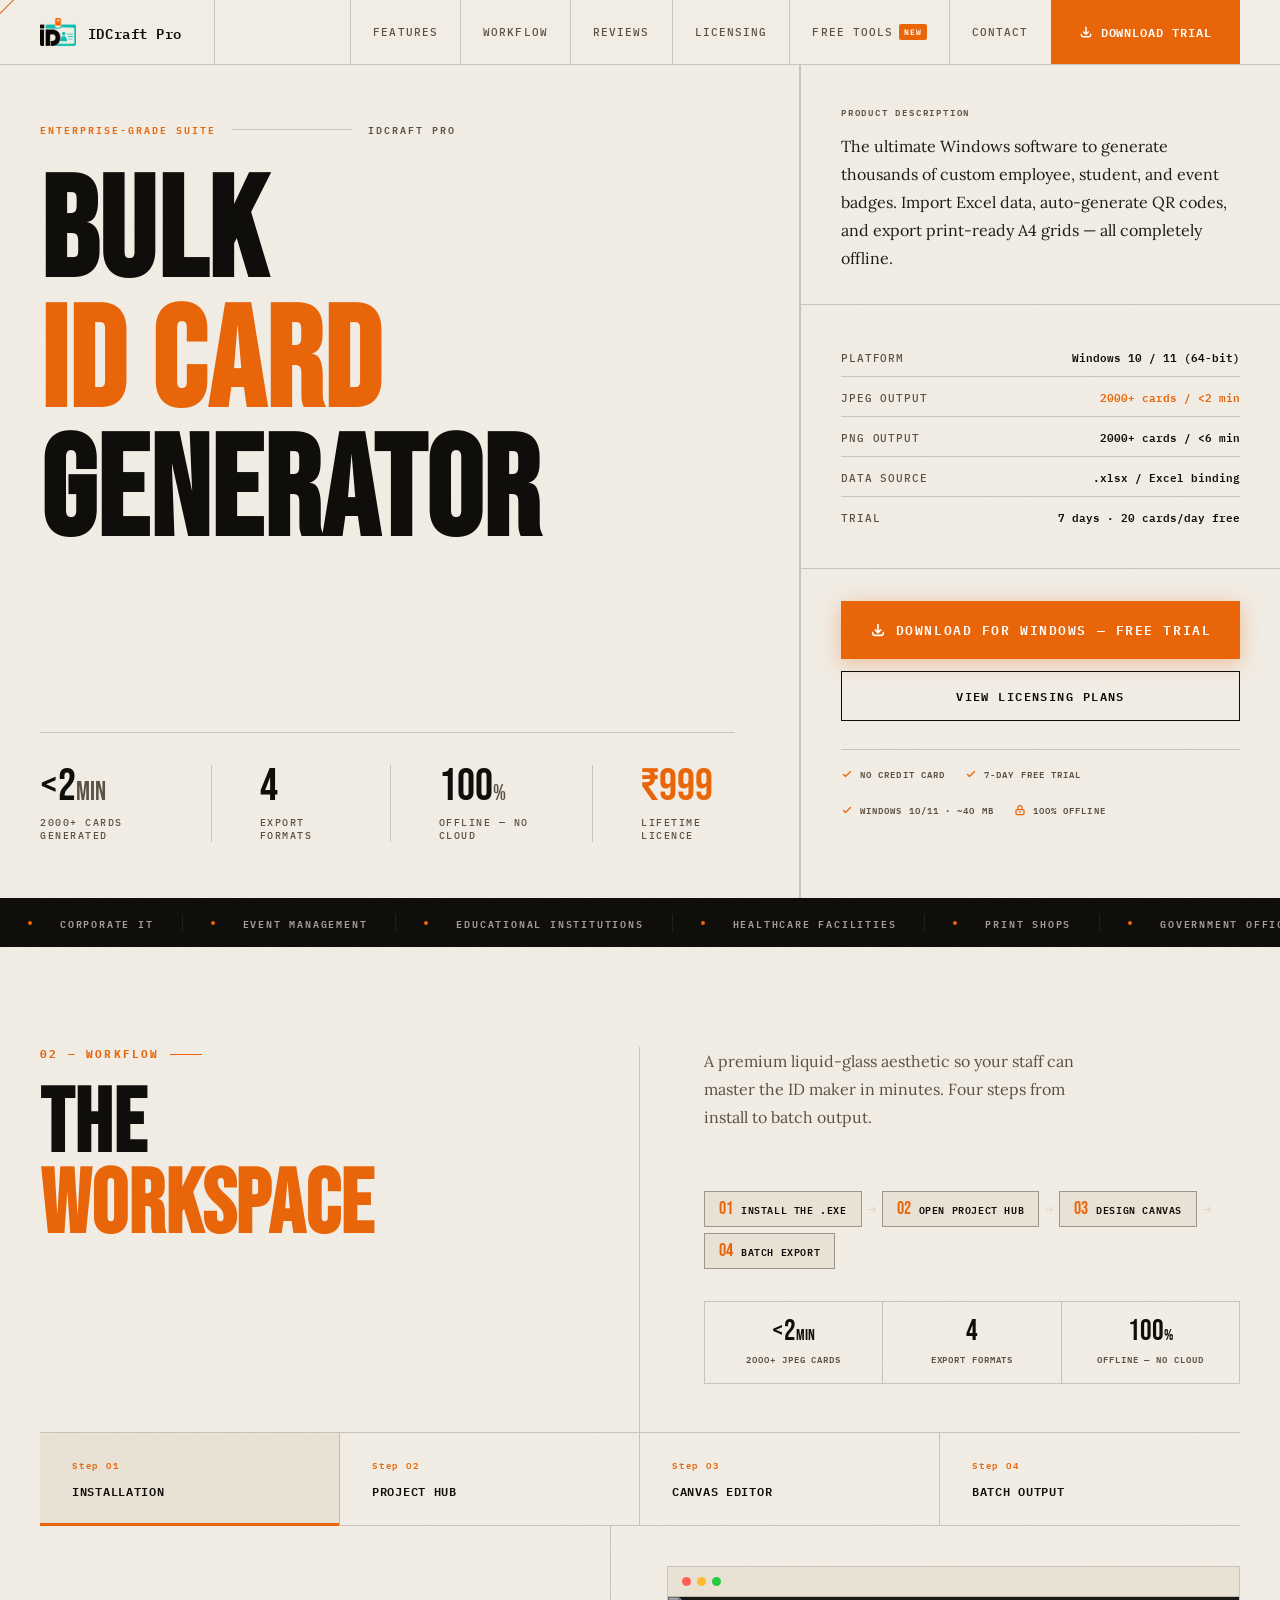
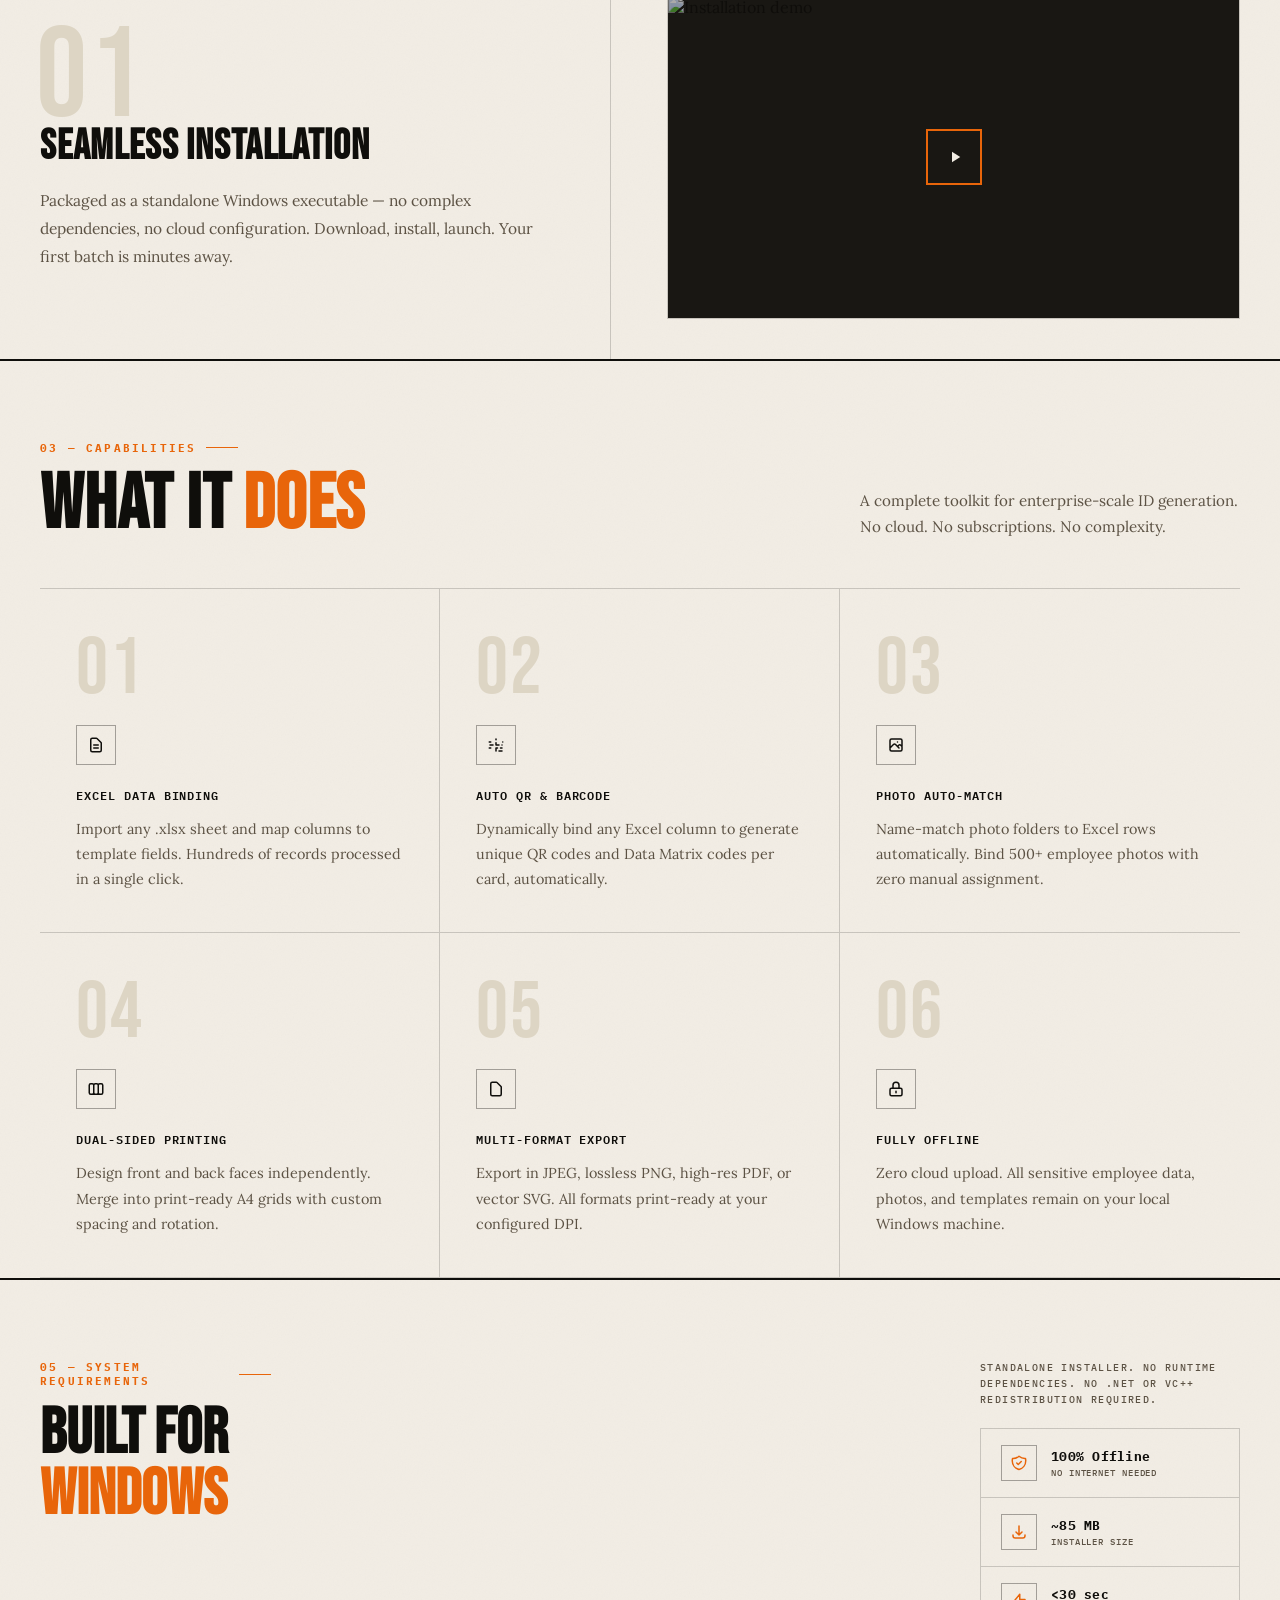
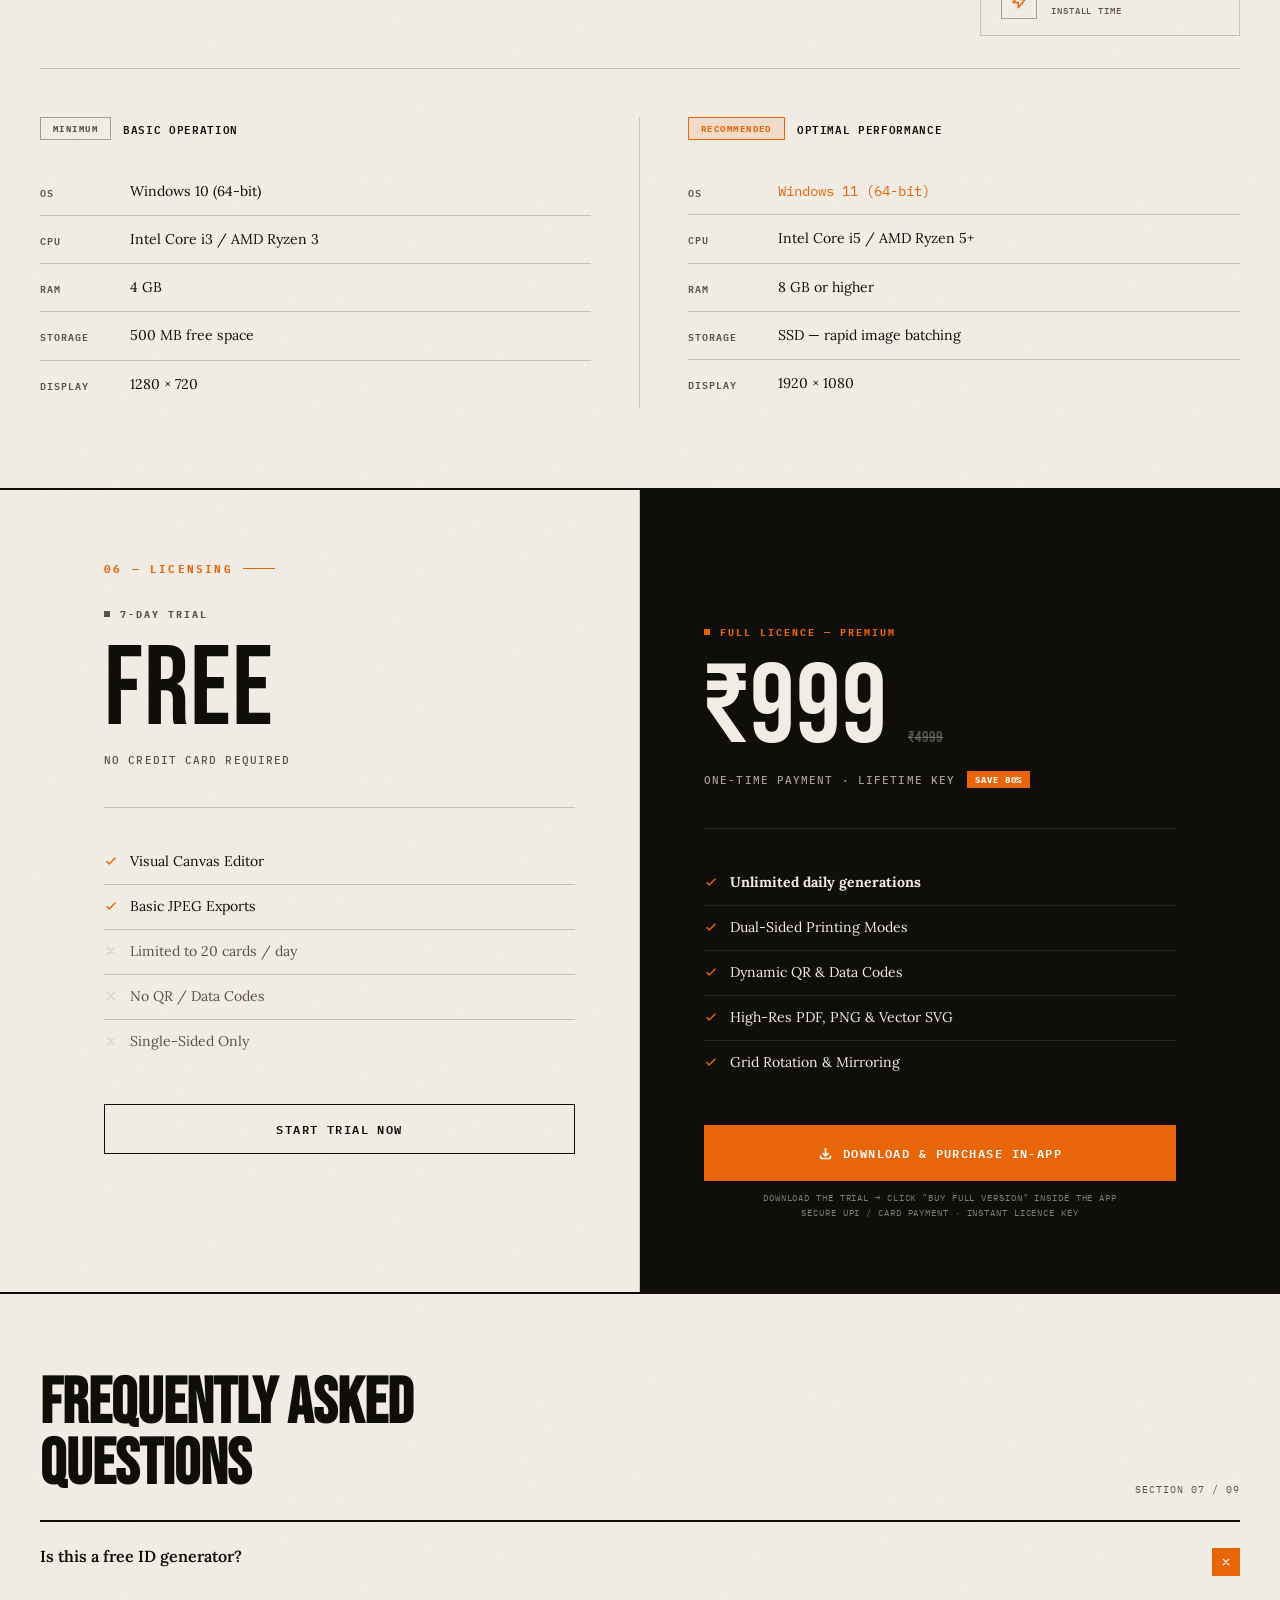
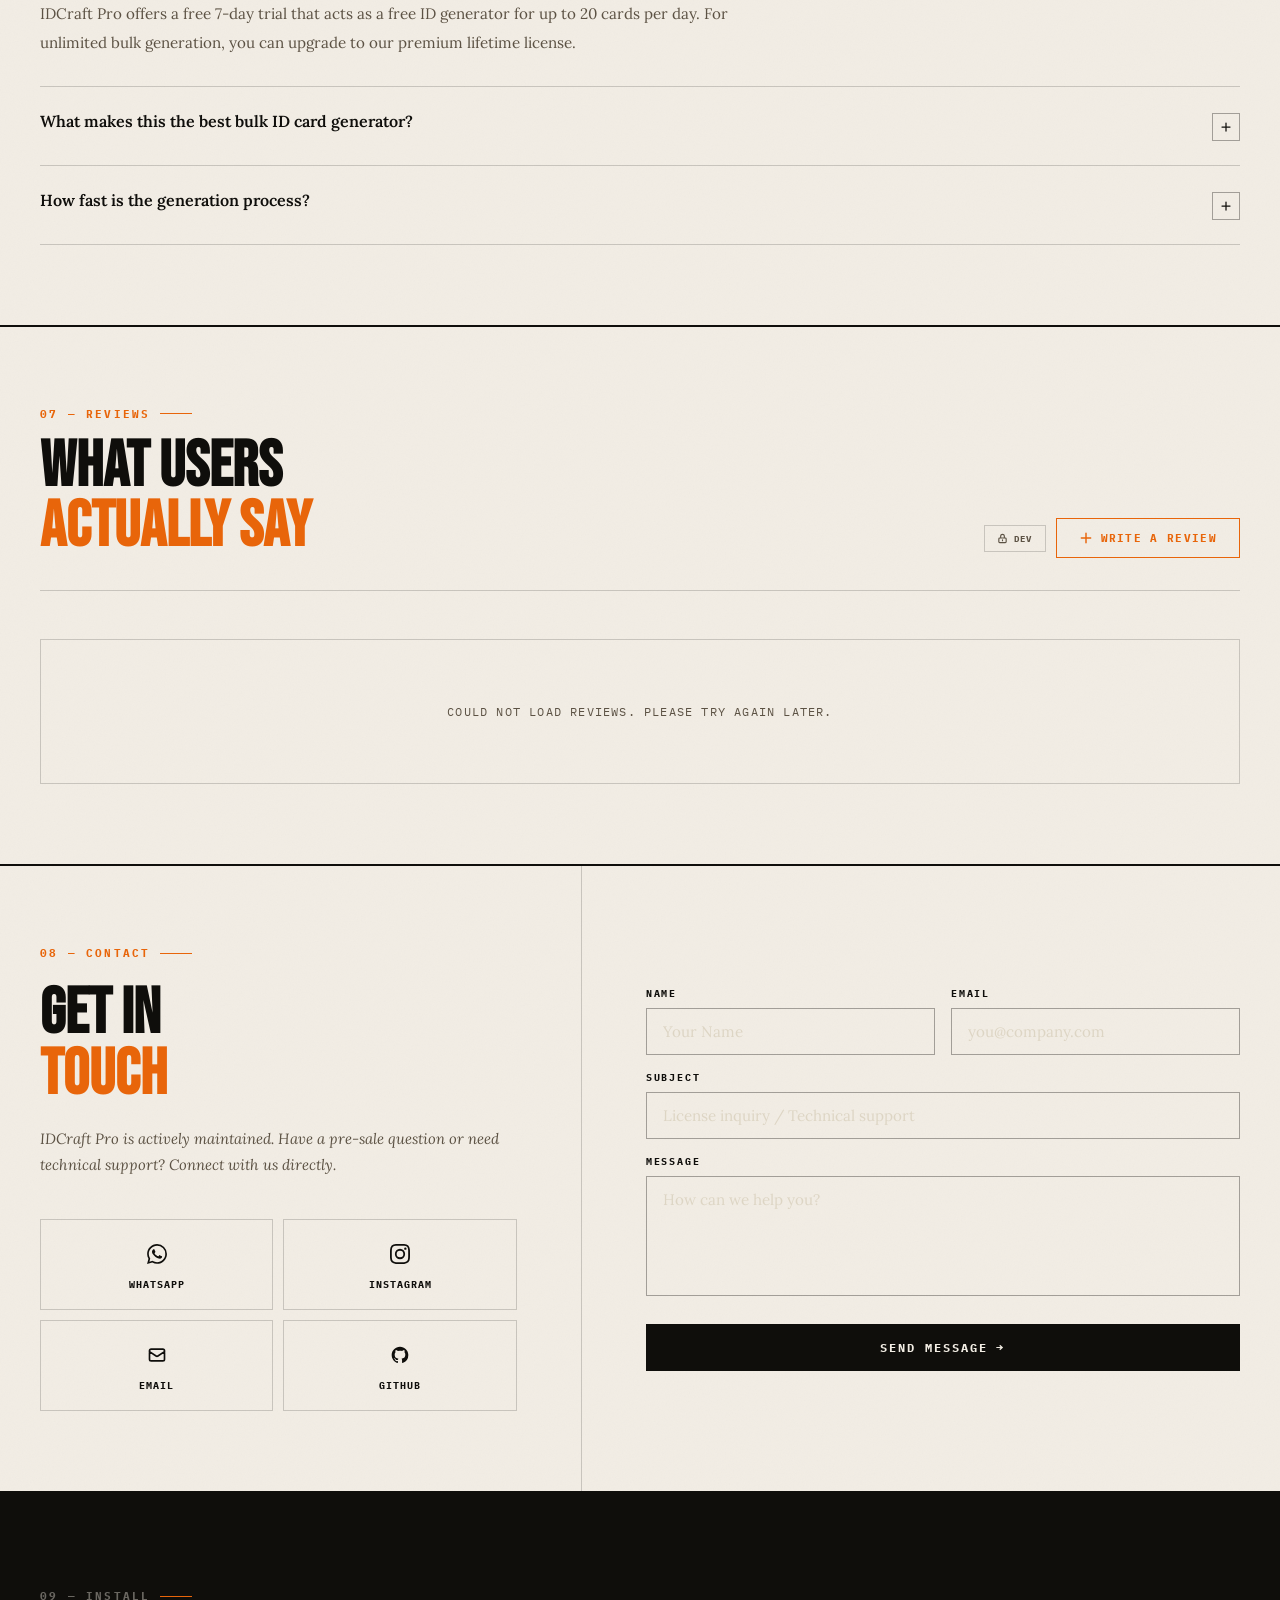
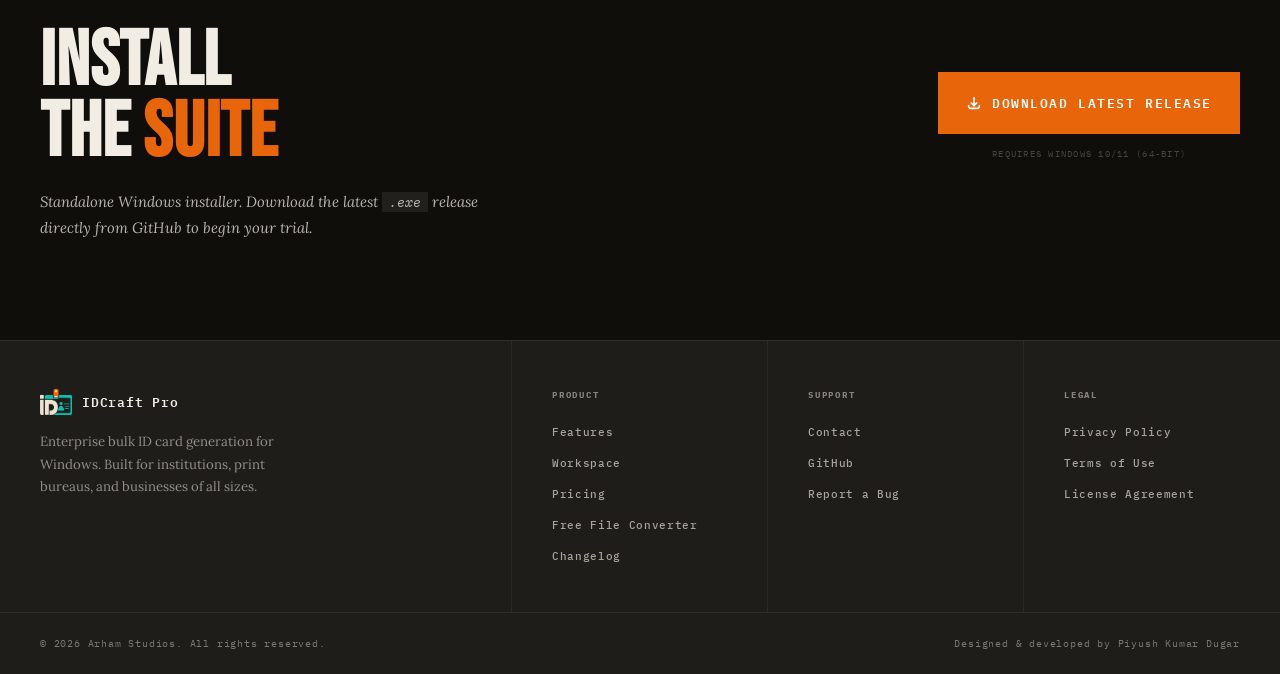
==== index.html @ c3734900 "Update index.html" ====
<!DOCTYPE html>
<html lang="en" dir="ltr">
<head>
  <meta name="google-site-verification" content="u81_YtJpVu1VITE_qINn88yg-ztolnWQVBaF1D_ftKE"/>
  <meta charset="UTF-8">
  <meta name="viewport" content="width=device-width, initial-scale=1.0, maximum-scale=1.0, user-scalable=no">
  <title>IDCraft Pro | Enterprise Bulk ID Card Generator Software</title>
  <meta name="title" content="IDCraft Pro | Enterprise Bulk ID Card Generator Software">
  <meta name="description" content="Generate thousands of single or dual-sided custom ID cards in minutes. IDCraft Pro is a secure Windows bulk ID card generator with Excel data binding and auto-QR codes.">
  <meta name="keywords" content="bulk ID card generator, ID card software, employee badge creator, student ID generator, excel to ID card, IDCraft Pro, ID card printing software, batch ID creation, offline ID maker">
  <meta name="author" content="Piyush Kumar Dugar">
  <meta name="robots" content="index, follow, max-image-preview:large, max-snippet:-1, max-video-preview:-1">
  <link rel="canonical" href="https://piyush-2103.github.io/IDCraft-Pro/">
  <meta property="og:type" content="website">
  <meta property="og:url" content="https://piyush-2103.github.io/IDCraft-Pro/">
  <meta property="og:title" content="IDCraft Pro | Enterprise Bulk ID Card Generator">
  <meta property="og:description" content="Bridge the gap between complex database management and print-ready visual design. Generate thousands of custom ID cards with zero manual data entry.">
  <meta property="og:image" content="https://piyush-2103.github.io/IDCraft-Pro/N5.png">
  <meta property="twitter:card" content="summary_large_image">
  <meta property="twitter:url" content="https://piyush-2103.github.io/IDCraft-Pro/">
  <meta property="twitter:title" content="IDCraft Pro | Enterprise Bulk ID Card Generator">
  <meta property="twitter:description" content="Generate thousands of custom ID cards in minutes. Connect Excel data, auto-generate QR codes, and export print-ready A4 grids natively on Windows.">
  <meta property="twitter:image" content="https://piyush-2103.github.io/IDCraft-Pro/N5.png">
  <script type="application/ld+json">{"@context":"https://schema.org","@type":"SoftwareApplication","name":"IDCraft Pro","operatingSystem":"Windows 10, Windows 11","applicationCategory":"BusinessApplication","aggregateRating":{"@type":"AggregateRating","ratingValue":"4.9","ratingCount":"84"},"offers":{"@type":"Offer","price":"999.00","priceCurrency":"INR"},"creator":{"@type":"Organization","name":"Arham Studios"},"description":"Enterprise bulk ID card generation software for Windows."}</script>
  <script type="application/ld+json">{"@context":"https://schema.org","@type":"FAQPage","mainEntity":[{"@type":"Question","name":"Is this a free ID generator?","acceptedAnswer":{"@type":"Answer","text":"IDCraft Pro offers a free 7-day trial that acts as a free ID generator for up to 20 cards per day. For unlimited bulk generation, you can upgrade to our premium lifetime license."}},{"@type":"Question","name":"What makes this the best bulk ID card generator?","acceptedAnswer":{"@type":"Answer","text":"Unlike web-based ID card software, IDCraft Pro runs securely on your Windows desktop. It instantly binds hundreds of photos and Excel records into print-ready A4 grids without uploading sensitive data to the cloud."}}]}</script>
  <link rel="icon" type="image/png" href="https://piyush-2103.github.io/IDCraft-Pro/logo.ico">
  <link rel="apple-touch-icon" href="https://piyush-2103.github.io/IDCraft-Pro/N4.png">
  <link rel="preconnect" href="https://fonts.googleapis.com">
  <link rel="preconnect" href="https://fonts.gstatic.com" crossorigin>
  <link href="https://fonts.googleapis.com/css2?family=Bebas+Neue&family=IBM+Plex+Mono:wght@400;500;600&family=Lora:ital,wght@0,400;0,500;0,600;1,400&display=swap" rel="stylesheet">

  <style>
  /* ═══════════════════════════════════════════════════════
     TOKENS & RESET
  ═══════════════════════════════════════════════════════ */
  *, *::before, *::after { box-sizing: border-box; margin: 0; padding: 0; }

  :root {
    --ink:      #0F0E0B;
    --ink2:     #1E1D19;
    --paper:    #F2EDE4;
    --paper2:   #E8E1D4;
    --paper3:   #DDD5C4;
    --amber:    #E8650A;
    --amber-lt: rgba(232,101,10,0.12);
    --amber-md: rgba(232,101,10,0.25);
    --rule:     rgba(15,14,11,0.18);
    --rule-hv:  rgba(15,14,11,0.35);
    --muted:    #7A6E5F;
    --mono:     'IBM Plex Mono', monospace;
    --disp:     'Bebas Neue', sans-serif;
    --body:     'Lora', serif;
    --ease:     cubic-bezier(0.16,1,0.3,1);
  }

  html { overflow-x: hidden; scroll-behavior: smooth; }

  body {
    font-family: var(--body);
    background: var(--paper);
    color: var(--ink);
    overflow-x: hidden;
    -webkit-font-smoothing: antialiased;
    cursor: none;
    /* paper noise texture via SVG data-uri */
    background-image: url("data:image/svg+xml,%3Csvg xmlns='http://www.w3.org/2000/svg' width='300' height='300'%3E%3Cfilter id='n'%3E%3CfeTurbulence type='fractalNoise' baseFrequency='0.75' numOctaves='4' stitchTiles='stitch'/%3E%3CfeColorMatrix type='saturate' values='0'/%3E%3C/filter%3E%3Crect width='300' height='300' filter='url(%23n)' opacity='0.035'/%3E%3C/svg%3E");
  }
  @media (max-width:768px) { body { cursor: auto; } }

  /* ═══════════════════════════════════════════════════════
     MOBILE RESPONSIVENESS — comprehensive phone fixes
  ═══════════════════════════════════════════════════════ */

  /* hero */
  @media (max-width:600px) {
    #hero { display: flex; flex-direction: column; }
    .hero-left { padding: 40px 20px 32px !important; border-right: none !important; }
    .hero-title { font-size: clamp(3.8rem,16vw,5.5rem); }
    .hero-meta { gap: 0; border-top: 1px solid var(--rule); }
    .hero-meta > div { flex: 1; padding: 16px 12px; text-align: center; }
    .hero-meta > div:not([style]) { flex: 1; text-align: center; border-right: 1px solid var(--rule); }
    .hero-meta > div:last-child { border-right: none; }
    .hero-right { border-top: 1px solid var(--rule); }
    .hero-desc-block { padding: 24px 20px; }
    .hero-spec-block { padding: 20px 20px; }
    .hero-cta-block  { padding: 20px 20px 32px; }
    .btn-primary, .btn-ghost { font-size: 11px; padding: 14px 16px; }
  }

  /* ticker */
  @media (max-width:480px) {
    .ticker-item { padding: 0 16px; gap: 16px; }
  }

  /* workflow */
  @media (max-width:600px) {
    #workflow { padding: 56px 0 0; }
    .wf-header-left { padding: 0 0 28px !important; }
    .wf-header-right { padding: 16px 0 28px !important; }
    .section-title-huge { font-size: clamp(3rem,14vw,5rem); }
    .wf-step-pills { gap: 6px; }
    .wf-step-pill { padding: 7px 10px; gap: 6px; }
    .wf-pill-label { font-size: 9px; }
    .wf-header-stats { }
    .wf-hstat { padding: 12px 10px; }
    .wf-hstat-n { font-size: 1.4rem; }
    .wf-tab { padding: 16px 14px; }
    .wf-tab-title { font-size: 11px; }
    .wf-panel-text { padding: 32px 0 24px !important; }
    .wf-panel-vid  { padding: 0 0 32px !important; }
    .wf-panel-num  { font-size: 5rem; }
    .wf-panel-title { font-size: 2rem; }
  }

  /* features */
  @media (max-width:600px) {
    #features { padding: 56px 0 !important; }
    .feat-header { padding-bottom: 32px; }
    .feat-header-title { font-size: clamp(2.4rem,12vw,3.5rem); }
    .feat-item { padding: 28px 20px; }
    .feat-big-num { font-size: 3.5rem; }
  }

  /* requirements */
  @media (max-width:860px) {
    .req-top { flex-direction: column; gap: 28px; }
    .req-top-right { width: 100%; }
    .req-quick-stats { grid-template-columns: repeat(3, 1fr); }
    .req-qstat { flex-direction: column; text-align: center; gap: 8px; border-right: 1px solid var(--rule); border-bottom: none; padding: 16px 12px; }
    .req-qstat:last-child { border-right: none; }
  }
  @media (max-width:600px) {
    #requirements { padding: 56px 0 !important; }
    .req-top-title  { font-size: clamp(2.2rem,11vw,3.5rem); }
    .req-wrap { padding: 56px 0; }
    .req-quick-stats { grid-template-columns: 1fr; }
    .req-qstat { flex-direction: row; text-align: left; border-right: none !important; border-bottom: 1px solid var(--rule) !important; }
    .req-qstat:last-child { border-bottom: none !important; }
    .req-cols { gap: 0; }
    .req-col:first-child { padding-right: 0 !important; }
    .req-col:last-child  { padding-left: 0 !important; }
  }

  /* pricing */
  @media (max-width:600px) {
    .price-col { padding: 40px 20px !important; }
    .price-amount-big { font-size: clamp(3rem,14vw,5rem); }
    .price-tier-label { margin-top: 0 !important; }
  }

  /* faq */
  @media (max-width:600px) {
    #faq { padding: 56px 0; }
    .faq-title { font-size: clamp(2rem,10vw,3rem); }
    .faq-btn   { font-size: .9rem; padding: 18px 0; }
  }

  /* reviews */
  @media (max-width:600px) {
    .reviews-wrap { padding: 56px 0; }
    .reviews-top { flex-direction: column; align-items: flex-start; gap: 20px; }
    .review-cta-btn { width: 100%; justify-content: center; }
    .dev-unlock-btn { width: 100%; justify-content: center; }
    #rating-bar { flex-wrap: wrap; }
  }

  /* contact */
  @media (max-width:600px) {
    .contact-left  { padding: 56px 20px 32px !important; }
    .contact-right { padding: 32px 20px 56px !important; }
    .contact-title { font-size: clamp(2rem,10vw,3rem); }
    .channels { grid-template-columns: repeat(2,1fr); gap: 8px; }
  }

  /* download */
  @media (max-width:600px) {
    .dl-inner { padding: 64px 0; }
    .dl-title { font-size: clamp(2.2rem,11vw,3.5rem); }
    .dl-cta-col { width: 100%; }
    .btn-amber { width: 100%; justify-content: center; }
  }

  /* footer */
  @media (max-width:600px) {
    .footer-col { padding: 32px 20px; }
    .footer-bottom { padding: 20px; flex-direction: column; text-align: center; gap: 8px; }
  }

  /* nav — tighter on small phones */
  @media (max-width:380px) {
    .nav-brand { font-size: 13px; gap: 8px; }
    .nav-brand img { height: 24px; }
    #mob-menu a { padding: 14px 20px; }
  }

  /* hero vertical label off on small screens */
  @media (max-width:860px) { .hero-vert-label { display: none; } }

  /* general wrap padding on small phones */
  @media (max-width:380px) {
    .wrap { padding: 0 16px; }
    .hero-left, .contact-left, .contact-right { padding-left: 16px !important; padding-right: 16px !important; }
  }

  a { color: inherit; text-decoration: none; }
  img { display: block; max-width: 100%; }
  button { cursor: pointer; font-family: var(--mono); border: none; background: none; }

  /* ═══════════════════════════════════════════════════════
     CURSOR
  ═══════════════════════════════════════════════════════ */
  #cur {
    position: fixed; top: 0; left: 0; z-index: 99999;
    pointer-events: none;
    width: 20px; height: 20px;
    transform: translate(-50%,-50%);
    transition: transform .1s, width .2s var(--ease), height .2s var(--ease);
  }
  #cur::before {
    content: '';
    position: absolute; inset: 0;
    border: 1.5px solid var(--amber);
    transform: rotate(45deg);
    transition: all .2s var(--ease);
  }
  #cur.big::before {
    width: 36px; height: 36px;
    top: -8px; left: -8px;
    background: var(--amber-lt);
  }
  @media (max-width:768px) { #cur { display: none; } }

  /* ═══════════════════════════════════════════════════════
     SCROLLBAR
  ═══════════════════════════════════════════════════════ */
  ::-webkit-scrollbar { width: 4px; }
  ::-webkit-scrollbar-track { background: var(--paper2); }
  ::-webkit-scrollbar-thumb { background: var(--amber); }

  /* ═══════════════════════════════════════════════════════
     SCROLL PROGRESS BAR
  ═══════════════════════════════════════════════════════ */
  #prog {
    position: fixed; top: 0; left: 0; height: 3px;
    background: var(--amber); z-index: 9999;
    width: 0%; transition: width .1s linear;
  }

  /* ═══════════════════════════════════════════════════════
     UTILITY
  ═══════════════════════════════════════════════════════ */
  .wrap { width: 100%; max-width: 1320px; margin: 0 auto; padding: 0 40px; }
  @media (max-width:640px) { .wrap { padding: 0 20px; } }

  .mono { font-family: var(--mono); }
  .disp { font-family: var(--disp); }

  /* ruled line decoration */
  .h-rule { height: 1px; background: var(--rule); }
  .h-rule-amber { height: 2px; background: var(--amber); }

  /* section numbering */
  .sec-num {
    font-family: var(--mono); font-size: 10px; font-weight: 600;
    letter-spacing: .2em; text-transform: uppercase;
    color: var(--amber); display: flex; align-items: center; gap: 10px;
  }
  .sec-num::after { content: ''; flex: 0 0 32px; height: 1px; background: var(--amber); }

  /* REVEAL */
  .rv { opacity: 0; transform: translateY(24px); transition: opacity .7s var(--ease), transform .7s var(--ease); }
  .rv.rl { transform: translateX(-24px); }
  .rv.rr { transform: translateX(24px); }
  .rv.rs { transform: scale(.97); }
  .rv.vis { opacity: 1; transform: none; }
  .rv.d1 { transition-delay: .08s; }
  .rv.d2 { transition-delay: .16s; }
  .rv.d3 { transition-delay: .24s; }
  .rv.d4 { transition-delay: .32s; }

  /* ═══════════════════════════════════════════════════════
     NAV
  ═══════════════════════════════════════════════════════ */
  #nav {
    position: fixed; top: 0; left: 0; right: 0; z-index: 500;
    background: var(--paper);
    border-bottom: 1px solid var(--rule);
    transition: box-shadow .3s;
  }
  #nav.shadow { box-shadow: 0 4px 40px rgba(15,14,11,0.12); }
  .nav-inner {
    display: flex; align-items: stretch;
    height: 64px;
  }
  .nav-brand {
    display: flex; align-items: center; gap: 12px;
    padding: 0 32px 0 0;
    border-right: 1px solid var(--rule);
    font-family: var(--mono); font-weight: 600; font-size: 14px;
    letter-spacing: .04em; color: var(--ink);
    flex-shrink: 0;
  }
  .nav-brand img { height: 28px; width: auto; }
  .nav-links {
    display: flex; align-items: stretch; margin-left: auto;
  }
  .nav-links a {
    display: flex; align-items: center;
    padding: 0 22px;
    font-family: var(--mono); font-size: 11px; font-weight: 500;
    letter-spacing: .1em; text-transform: uppercase;
    color: var(--muted); border-left: 1px solid var(--rule);
    transition: color .2s, background .2s;
    white-space: nowrap;
  }
  .nav-links a:hover { color: var(--ink); background: var(--paper2); }
  .nav-badge {
    display: inline-block; font-size: 8px; font-weight: 600;
    letter-spacing: .1em; text-transform: uppercase;
    background: var(--amber); color: #fff;
    padding: 2px 5px; margin-left: 6px; border-radius: 2px;
  }
  .nav-cta {
    display: flex; align-items: center; gap: 8px;
    padding: 0 28px;
    font-family: var(--mono); font-size: 11px; font-weight: 600;
    letter-spacing: .1em; text-transform: uppercase;
    background: var(--ink); color: var(--paper);
    border-left: 1px solid var(--rule);
    transition: background .2s;
  }
  .nav-cta:hover { background: var(--amber); color: #fff; }
  .nav-cta svg { flex-shrink: 0; }

  #mob-btn {
    display: none; align-items: center; justify-content: center;
    padding: 0 20px; margin-left: auto;
    color: var(--ink); border-left: 1px solid var(--rule);
  }
  @media (max-width: 1024px) {
    .nav-links { display: none; }
    .nav-cta   { display: none; }
    #mob-btn   { display: flex; }
  }
  #mob-menu {
    display: none; flex-direction: column;
    border-top: 1px solid var(--rule);
    background: var(--paper);
  }
  #mob-menu.open { display: flex; }
  #mob-menu a {
    padding: 16px 40px;
    font-family: var(--mono); font-size: 12px; font-weight: 500;
    letter-spacing: .1em; text-transform: uppercase;
    color: var(--muted); border-bottom: 1px solid var(--rule);
    transition: color .2s, background .2s;
  }
  #mob-menu a:hover { color: var(--ink); background: var(--paper2); }
  #mob-menu .mob-cta {
    background: var(--ink); color: var(--paper); text-align: center;
  }
  #mob-menu .mob-cta:hover { background: var(--amber); }

  /* ═══════════════════════════════════════════════════════
     HERO — ASYMMETRIC SPLIT
  ═══════════════════════════════════════════════════════ */
  #hero {
    margin-top: 64px;
    min-height: calc(100vh - 64px);
    display: grid;
    grid-template-columns: 1fr 480px;
    grid-template-rows: auto 1fr auto;
    border-bottom: 2px solid var(--ink);
  }
  @media (max-width: 1100px) { #hero { grid-template-columns: 1fr; } }

  .hero-left {
    grid-column: 1; grid-row: 1 / 4;
    padding: 56px 64px 56px 0;
    border-right: 1px solid var(--rule);
    display: flex; flex-direction: column; justify-content: space-between;
  }
  @media (max-width: 1100px) {
    .hero-left { grid-column: 1; grid-row: 1; border-right: none; padding: 48px 0 32px; }
  }

  .hero-eyebrow {
    display: flex; align-items: center; gap: 16px;
    margin-bottom: 32px;
  }
  .eyebrow-tag {
    font-family: var(--mono); font-size: 10px; font-weight: 600;
    letter-spacing: .2em; text-transform: uppercase; color: var(--amber);
  }
  .eyebrow-line { flex: 1; height: 1px; background: var(--rule); max-width: 120px; }

  .hero-title {
    font-family: var(--disp);
    font-size: clamp(5rem, 11vw, 10rem);
    line-height: .92; letter-spacing: .01em;
    color: var(--ink);
    margin-bottom: 0;
  }
  .hero-title .accent { color: var(--amber); display: block; }

  .hero-meta {
    display: flex; align-items: flex-start; gap: 48px;
    margin-top: 48px;
    padding-top: 32px;
    border-top: 1px solid var(--rule);
  }
  @media (max-width: 640px) { .hero-meta { flex-direction: column; gap: 24px; } }

  .hero-stat-n {
    font-family: var(--disp); font-size: 2.8rem; color: var(--ink); line-height: 1;
  }
  .hero-stat-l {
    font-family: var(--mono); font-size: 10px; font-weight: 500;
    letter-spacing: .15em; text-transform: uppercase; color: var(--muted);
    margin-top: 6px;
  }

  .hero-right {
    grid-column: 2; grid-row: 1 / 4;
    display: flex; flex-direction: column;
    border-left: 1px solid var(--rule);
  }
  @media (max-width: 1100px) {
    .hero-right { grid-column: 1; grid-row: 2; border-left: none; border-top: 1px solid var(--rule); }
  }

  .hero-desc-block {
    padding: 40px 40px 32px;
    border-bottom: 1px solid var(--rule);
    flex-shrink: 0;
  }
  .hero-desc-label {
    font-family: var(--mono); font-size: 9px; font-weight: 600;
    letter-spacing: .2em; text-transform: uppercase; color: var(--muted);
    margin-bottom: 12px;
  }
  .hero-desc {
    font-size: .98rem; line-height: 1.8; color: var(--ink2);
    font-style: italic;
  }

  .hero-spec-block {
    padding: 32px 40px;
    border-bottom: 1px solid var(--rule);
    flex-shrink: 0;
  }
  .spec-row {
    display: flex; justify-content: space-between; align-items: baseline;
    padding: 10px 0; border-bottom: 1px solid var(--rule);
    font-family: var(--mono); font-size: 11px;
  }
  .spec-row:last-child { border-bottom: none; }
  .spec-k { color: var(--muted); font-weight: 500; letter-spacing: .08em; text-transform: uppercase; }
  .spec-v { color: var(--ink); font-weight: 600; }
  .spec-v.amber { color: var(--amber); }

  .hero-cta-block {
    padding: 32px 40px;
    display: flex; flex-direction: column; gap: 12px;
    flex-shrink: 0;
  }
  .btn-primary {
    display: flex; align-items: center; justify-content: center; gap: 10px;
    background: var(--ink); color: var(--paper);
    font-family: var(--mono); font-size: 12px; font-weight: 600;
    letter-spacing: .12em; text-transform: uppercase;
    padding: 16px 24px;
    transition: background .2s, transform .2s var(--ease);
  }
  .btn-primary:hover { background: var(--amber); transform: translateY(-2px); }
  .btn-ghost {
    display: flex; align-items: center; justify-content: center; gap: 10px;
    border: 1.5px solid var(--rule-hv); color: var(--ink);
    font-family: var(--mono); font-size: 12px; font-weight: 600;
    letter-spacing: .12em; text-transform: uppercase;
    padding: 14px 24px;
    transition: border-color .2s, background .2s, transform .2s var(--ease);
  }
  .btn-ghost:hover { border-color: var(--amber); background: var(--amber-lt); transform: translateY(-2px); }

  /* decoration: rotated label on hero */
  .hero-vert-label {
    writing-mode: vertical-rl;
    transform: rotate(180deg);
    font-family: var(--mono); font-size: 9px; font-weight: 600;
    letter-spacing: .22em; text-transform: uppercase; color: var(--paper3);
    padding: 24px 16px;
    border-right: 1px solid var(--rule);
    align-self: flex-start;
    display: flex; align-items: center; gap: 12px;
    flex-shrink: 0;
  }
  @media (max-width: 640px) { .hero-vert-label { display: none; } }

  /* ═══════════════════════════════════════════════════════
     MARQUEE TICKER
  ═══════════════════════════════════════════════════════ */
  .ticker-wrap {
    overflow: hidden;
    border-bottom: 1px solid var(--rule);
    background: var(--ink);
    padding: 14px 0;
  }
  .ticker-track {
    display: flex; width: max-content;
    animation: ticker 22s linear infinite;
    gap: 0;
  }
  .ticker-item {
    display: flex; align-items: center; gap: 28px; padding: 0 28px;
    font-family: var(--mono); font-size: 10px; font-weight: 600;
    letter-spacing: .18em; text-transform: uppercase; color: rgba(242,237,228,.4);
    border-right: 1px solid rgba(242,237,228,.08);
    white-space: nowrap;
  }
  .ticker-item .t-dot {
    width: 4px; height: 4px; border-radius: 50%; background: var(--amber); flex-shrink: 0;
  }
  @keyframes ticker { from { transform: translateX(0); } to { transform: translateX(-50%); } }

  /* ═══════════════════════════════════════════════════════
     WORKFLOW — TABBED SHOWCASE
  ═══════════════════════════════════════════════════════ */
  #workflow {
    padding: 100px 0 0;
    border-bottom: 2px solid var(--ink);
  }
  .wf-header {
    display: grid; grid-template-columns: 1fr 1fr;
    gap: 0; border-bottom: 1px solid var(--rule);
    margin-bottom: 0;
  }
  @media (max-width:860px) { .wf-header { grid-template-columns: 1fr; } }
  .wf-header-left { padding: 0 64px 48px 0; border-right: 1px solid var(--rule); }
  @media (max-width:860px) { .wf-header-left { border-right: none; padding-right: 0; border-bottom: 1px solid var(--rule); padding-bottom: 32px; } }
  .wf-header-right { padding: 0 0 48px 64px; display: flex; flex-direction: column; justify-content: space-between; gap: 28px; }
  @media (max-width:860px) { .wf-header-right { padding: 32px 0 32px; } }

  /* step pills row */
  .wf-step-pills { display: flex; align-items: center; gap: 6px; flex-wrap: wrap; }
  .wf-step-pill {
    display: flex; align-items: center; gap: 8px;
    border: 1px solid var(--rule-hv); padding: 8px 14px;
    background: var(--paper2);
  }
  .wf-pill-num {
    font-family: var(--disp); font-size: 1.1rem; color: var(--amber); line-height: 1;
  }
  .wf-pill-label {
    font-family: var(--mono); font-size: 10px; font-weight: 600;
    letter-spacing: .06em; text-transform: uppercase; color: var(--ink);
    white-space: nowrap;
  }
  .wf-step-arrow {
    font-family: var(--mono); font-size: 14px; color: var(--paper3); flex-shrink: 0;
  }
  @media (max-width:480px) { .wf-step-arrow { display: none; } .wf-step-pills { gap: 8px; } }

  /* wf header stats */
  .wf-header-stats {
    display: flex; align-items: center; gap: 0;
    border: 1px solid var(--rule); margin-top: 4px;
  }
  .wf-hstat { flex: 1; padding: 16px 20px; text-align: center; }
  .wf-hstat-n {
    font-family: var(--disp); font-size: 1.8rem; color: var(--ink); line-height: 1; margin-bottom: 4px;
  }
  .wf-hstat-l {
    font-family: var(--mono); font-size: 9px; font-weight: 600;
    letter-spacing: .1em; text-transform: uppercase; color: var(--muted);
  }
  .wf-hstat-div { width: 1px; background: var(--rule); align-self: stretch; flex-shrink: 0; }

  /* requirements top right */
  .req-top { align-items: flex-start; }
  .req-top-right { display: flex; flex-direction: column; gap: 20px; }
  .req-quick-stats { display: grid; grid-template-columns: 1fr; gap: 0; border: 1px solid var(--rule); }
  .req-qstat {
    display: flex; align-items: center; gap: 14px;
    padding: 16px 20px; border-bottom: 1px solid var(--rule);
    transition: background .2s;
  }
  .req-qstat:last-child { border-bottom: none; }
  .req-qstat:hover { background: var(--paper2); }
  .req-qstat-icon {
    width: 36px; height: 36px; flex-shrink: 0;
    border: 1px solid var(--rule-hv);
    display: flex; align-items: center; justify-content: center;
    color: var(--amber);
  }
  .req-qstat-val {
    font-family: var(--mono); font-size: 13px; font-weight: 700;
    color: var(--ink); letter-spacing: .02em;
  }
  .req-qstat-label {
    font-family: var(--mono); font-size: 9px; font-weight: 500;
    letter-spacing: .1em; text-transform: uppercase; color: var(--muted); margin-top: 2px;
  }

  .section-title-huge {
    font-family: var(--disp);
    font-size: clamp(3.5rem, 7vw, 6.5rem);
    line-height: .9; letter-spacing: .01em;
    color: var(--ink);
  }
  .section-title-huge .accent { color: var(--amber); }

  .wf-body-text {
    font-size: 1rem; line-height: 1.8; color: var(--muted);
    max-width: 400px;
  }

  /* step tabs */
  .wf-tabs {
    display: grid; grid-template-columns: repeat(4,1fr);
    border-bottom: 1px solid var(--rule);
  }
  @media (max-width:700px) { .wf-tabs { grid-template-columns: repeat(2,1fr); } }
  @media (max-width:380px) { .wf-tabs { grid-template-columns: 1fr; } }
  .wf-tab {
    padding: 24px 32px;
    border-right: 1px solid var(--rule);
    cursor: pointer;
    transition: background .2s;
    position: relative;
  }
  .wf-tab:last-child { border-right: none; }
  .wf-tab::after {
    content: ''; position: absolute; bottom: -1px; left: 0; right: 0;
    height: 3px; background: var(--amber);
    transform: scaleX(0); transform-origin: left;
    transition: transform .3s var(--ease);
  }
  .wf-tab.active::after { transform: scaleX(1); }
  .wf-tab.active { background: var(--paper2); }
  .wf-tab:hover:not(.active) { background: var(--paper2); }
  .wf-tab-num {
    font-family: var(--mono); font-size: 9px; font-weight: 600;
    letter-spacing: .2em; color: var(--amber); margin-bottom: 8px;
  }
  .wf-tab-title {
    font-family: var(--mono); font-size: 12px; font-weight: 600;
    letter-spacing: .06em; text-transform: uppercase; color: var(--ink);
  }

  /* step panels */
  .wf-panels { }
  .wf-panel { display: none; }
  .wf-panel.active { display: grid; grid-template-columns: 1fr 1.1fr; }
  @media (max-width:860px) { .wf-panel.active { grid-template-columns: 1fr; } }

  .wf-panel-text {
    padding: 56px 56px 56px 0;
    border-right: 1px solid var(--rule);
    display: flex; flex-direction: column; justify-content: center;
  }
  @media (max-width:860px) { .wf-panel-text { border-right: none; padding: 40px 0 32px; border-bottom: 1px solid var(--rule); } }

  .wf-panel-num {
    font-family: var(--disp); font-size: 8rem; line-height: 1;
    color: var(--paper3); letter-spacing: .02em;
    margin-bottom: -16px; margin-left: -4px;
  }
  .wf-panel-title {
    font-family: var(--disp); font-size: 2.6rem; letter-spacing: .02em;
    color: var(--ink); margin-bottom: 20px; line-height: 1;
  }
  .wf-panel-body { font-size: .97rem; line-height: 1.8; color: var(--muted); }

  .wf-panel-vid {
    padding: 40px 0 40px 56px;
  }
  @media (max-width:860px) { .wf-panel-vid { padding: 32px 0 0; } }

  .vid-frame {
    border: 1px solid var(--rule);
    overflow: hidden;
    position: relative;
  }
  .vid-chrome-bar {
    display: flex; align-items: center; gap: 6px;
    padding: 10px 14px;
    background: var(--paper2); border-bottom: 1px solid var(--rule);
  }
  .vdot { width: 9px; height: 9px; border-radius: 50%; }
  .vid-aspect {
    position: relative; aspect-ratio: 16/9; background: var(--ink2);
    overflow: hidden;
  }
  .vid-thumb {
    position: absolute; inset: 0; width: 100%; height: 100%;
    object-fit: cover; transition: opacity .35s;
  }
  .vid-overlay {
    position: absolute; inset: 0; display: flex;
    align-items: center; justify-content: center;
    background: rgba(15,14,11,0.35); cursor: pointer;
    transition: background .2s;
  }
  .vid-overlay:hover { background: rgba(15,14,11,0.15); }
  .play-ring {
    width: 56px; height: 56px;
    border: 2px solid var(--amber);
    display: flex; align-items: center; justify-content: center;
    transition: transform .2s var(--ease), background .2s;
  }
  .vid-overlay:hover .play-ring { transform: scale(1.1); background: var(--amber); }
  .play-ring svg { width: 18px; height: 18px; color: var(--paper); margin-left: 3px; }
  .vid-overlay:hover .play-ring svg { color: var(--ink); }
  .vid-aspect iframe { position: absolute; inset: 0; width: 100%; height: 100%; border: none; }

  /* ═══════════════════════════════════════════════════════
     FEATURES — DENSE GRID WITH LARGE NUMBERS
  ═══════════════════════════════════════════════════════ */
  #features {
    border-bottom: 2px solid var(--ink);
  }
  .feat-header {
    padding: 80px 0 0;
    display: flex; align-items: flex-end; gap: 40px;
    border-bottom: 1px solid var(--rule);
    padding-bottom: 48px; margin-bottom: 0;
  }
  @media (max-width:768px) { .feat-header { flex-direction: column; align-items: flex-start; gap: 16px; } }
  .feat-header-title { font-family: var(--disp); font-size: clamp(3rem,6vw,5.5rem); line-height: .9; letter-spacing: .01em; flex-shrink: 0; }
  .feat-header-sub { font-size: .95rem; color: var(--muted); line-height: 1.7; max-width: 380px; margin-left: auto; }
  @media (max-width:768px) { .feat-header-sub { margin-left: 0; } }

  .feat-grid {
    display: grid;
    grid-template-columns: repeat(3,1fr);
  }
  @media (max-width:900px)  { .feat-grid { grid-template-columns: repeat(2,1fr); } }
  @media (max-width:540px)  { .feat-grid { grid-template-columns: 1fr; } }

  .feat-item {
    padding: 40px 36px;
    border-right: 1px solid var(--rule);
    border-bottom: 1px solid var(--rule);
    transition: background .2s;
    position: relative; overflow: hidden;
  }
  .feat-item::before {
    content: ''; position: absolute; inset: 0;
    background: var(--amber-lt);
    transform: scaleY(0); transform-origin: bottom;
    transition: transform .35s var(--ease);
    z-index: 0;
  }
  .feat-item:hover::before { transform: scaleY(1); }
  .feat-item > * { position: relative; z-index: 1; }
  .feat-item:nth-child(3n) { border-right: none; }
  @media (max-width:900px) { .feat-item:nth-child(3n) { border-right: 1px solid var(--rule); } .feat-item:nth-child(2n) { border-right: none; } }
  @media (max-width:540px) { .feat-item { border-right: none !important; } }

  .feat-big-num {
    font-family: var(--disp); font-size: 5rem; line-height: 1;
    color: var(--paper3); letter-spacing: .02em; margin-bottom: 16px;
  }
  .feat-icon-wrap {
    width: 40px; height: 40px;
    border: 1px solid var(--rule-hv);
    display: flex; align-items: center; justify-content: center;
    margin-bottom: 20px; transition: border-color .2s, background .2s;
  }
  .feat-item:hover .feat-icon-wrap { border-color: var(--amber); background: var(--amber-lt); }
  .feat-icon-wrap svg { width: 18px; height: 18px; color: var(--ink); }
  .feat-name {
    font-family: var(--mono); font-size: 12px; font-weight: 600;
    letter-spacing: .08em; text-transform: uppercase; color: var(--ink);
    margin-bottom: 12px;
  }
  .feat-desc { font-size: .88rem; line-height: 1.7; color: var(--muted); }

  /* ═══════════════════════════════════════════════════════
     REQUIREMENTS — TWO COLUMN TABLE STYLE
  ═══════════════════════════════════════════════════════ */
  #requirements {
    border-bottom: 2px solid var(--ink);
  }
  .req-wrap {
    padding: 80px 0;
  }
  .req-top {
    display: flex; align-items: baseline; justify-content: space-between;
    border-bottom: 1px solid var(--rule); padding-bottom: 32px; margin-bottom: 48px;
    gap: 24px; flex-wrap: wrap;
  }
  .req-top-title { font-family: var(--disp); font-size: clamp(2.4rem,5vw,4rem); line-height: .95; }
  .req-top-note {
    font-family: var(--mono); font-size: 10px; font-weight: 500;
    letter-spacing: .14em; text-transform: uppercase; color: var(--muted);
    max-width: 260px; line-height: 1.6;
  }

  .req-cols {
    display: grid; grid-template-columns: 1fr 1fr; gap: 0;
  }
  @media (max-width:640px) { .req-cols { grid-template-columns: 1fr; } }

  .req-col { }
  .req-col:first-child { border-right: 1px solid var(--rule); padding-right: 48px; }
  .req-col:last-child  { padding-left: 48px; }
  @media (max-width:640px) { .req-col:first-child { border-right: none; padding-right: 0; border-bottom: 1px solid var(--rule); padding-bottom: 32px; margin-bottom: 32px; } .req-col:last-child { padding-left: 0; } }

  .req-col-head {
    display: flex; align-items: center; gap: 12px;
    margin-bottom: 28px;
  }
  .req-col-badge {
    font-family: var(--mono); font-size: 9px; font-weight: 700;
    letter-spacing: .16em; text-transform: uppercase;
    padding: 5px 12px;
    border: 1.5px solid;
  }
  .req-col-badge.min  { border-color: var(--rule-hv); color: var(--muted); }
  .req-col-badge.rec  { border-color: var(--amber); color: var(--amber); background: var(--amber-lt); }
  .req-col-label { font-family: var(--mono); font-size: 11px; font-weight: 600; letter-spacing: .06em; text-transform: uppercase; }

  .req-table { width: 100%; border-collapse: collapse; }
  .req-table tr { border-bottom: 1px solid var(--rule); }
  .req-table tr:last-child { border-bottom: none; }
  .req-table td { padding: 13px 0; font-size: .88rem; vertical-align: top; }
  .req-table .rk { font-family: var(--mono); font-size: 10px; font-weight: 600; letter-spacing: .1em; text-transform: uppercase; color: var(--muted); width: 90px; padding-right: 16px; padding-top: 15px; }
  .req-table .rv2 { color: var(--ink); line-height: 1.5; }
  .req-table .rv2.amber { color: var(--amber); font-family: var(--mono); font-size: .85rem; }

  /* ═══════════════════════════════════════════════════════
     PRICING — BOLD SPLIT PANEL
  ═══════════════════════════════════════════════════════ */
  #pricing {
    border-bottom: 2px solid var(--ink);
  }
  .price-wrap {
    display: grid; grid-template-columns: 1fr 1fr; min-height: 600px;
  }
  @media (max-width:860px) { .price-wrap { grid-template-columns: 1fr; } }

  .price-col {
    padding: 72px 64px;
  }
  @media (max-width:640px) { .price-col { padding: 48px 0; } }
  .price-col:first-child { border-right: 1px solid var(--rule); }
  @media (max-width:860px) { .price-col:first-child { border-right: none; border-bottom: 1px solid var(--rule); } }

  .price-tier-label {
    font-family: var(--mono); font-size: 10px; font-weight: 700;
    letter-spacing: .2em; text-transform: uppercase;
    margin-bottom: 20px; display: flex; align-items: center; gap: 10px;
  }
  .tier-dot { width: 6px; height: 6px; flex-shrink: 0; }
  .price-amount-big {
    font-family: var(--disp); font-size: clamp(4rem,9vw,7rem);
    line-height: .9; letter-spacing: .01em;
    margin-bottom: 12px;
  }
  .price-amount-big sub { font-size: 2rem; vertical-align: baseline; }
  .price-sub-line {
    font-family: var(--mono); font-size: 11px; font-weight: 500;
    letter-spacing: .1em; color: var(--muted); text-transform: uppercase;
    margin-bottom: 40px; display: flex; align-items: center; gap: 12px;
  }
  .price-old-tag {
    text-decoration: line-through; color: var(--muted);
    font-size: 1rem; font-family: var(--disp);
  }
  .price-save-tag {
    background: var(--amber); color: #fff;
    font-size: 9px; font-weight: 700; letter-spacing: .1em;
    text-transform: uppercase; padding: 3px 8px;
  }

  .price-rule { height: 1px; background: var(--rule); margin-bottom: 32px; }

  .price-list { list-style: none; display: flex; flex-direction: column; }
  .price-list li {
    display: flex; align-items: flex-start; gap: 12px;
    padding: 12px 0; border-bottom: 1px solid var(--rule);
    font-size: .88rem; color: var(--ink);
  }
  .price-list li:last-child { border-bottom: none; }
  .price-list li.off { color: var(--muted); }
  .price-check { flex-shrink: 0; margin-top: 2px; }
  .price-check svg { width: 14px; height: 14px; }
  .price-check.on  svg { color: var(--amber); }
  .price-check.off svg { color: var(--paper3); }

  .price-cta { margin-top: 40px; }

  /* featured col */
  .price-col.featured {
    background: var(--ink);
    color: var(--paper);
  }
  .price-col.featured .price-rule { background: rgba(242,237,228,.12); }
  .price-col.featured .price-list li { border-color: rgba(242,237,228,.1); color: var(--paper); }
  .price-col.featured .price-list li.off { color: rgba(242,237,228,.35); }
  .price-col.featured .price-check.on svg { color: var(--amber); }
  .price-col.featured .price-check.off svg { color: rgba(242,237,228,.2); }
  .price-col.featured .price-sub-line { color: rgba(242,237,228,.45); }

  .btn-amber {
    display: flex; align-items: center; justify-content: center; gap: 10px;
    background: var(--amber); color: #fff;
    font-family: var(--mono); font-size: 12px; font-weight: 600;
    letter-spacing: .12em; text-transform: uppercase;
    padding: 18px 28px; width: 100%;
    transition: filter .2s, transform .2s var(--ease);
  }
  .btn-amber:hover { filter: brightness(1.12); transform: translateY(-2px); }

  .btn-ink {
    display: flex; align-items: center; justify-content: center; gap: 10px;
    border: 1.5px solid rgba(242,237,228,.25); color: var(--paper);
    font-family: var(--mono); font-size: 12px; font-weight: 600;
    letter-spacing: .12em; text-transform: uppercase;
    padding: 16px 28px; width: 100%;
    transition: border-color .2s, background .2s, transform .2s var(--ease);
  }
  .btn-ink:hover { border-color: var(--amber); background: var(--amber-md); transform: translateY(-2px); }

  .price-note { font-family: var(--mono); font-size: 9px; letter-spacing: .1em; text-transform: uppercase; color: rgba(242,237,228,.3); text-align: center; margin-top: 14px; }

  /* ═══════════════════════════════════════════════════════
     FAQ — NEWSPAPER STYLE
  ═══════════════════════════════════════════════════════ */
  #faq {
    padding: 80px 0;
    border-bottom: 2px solid var(--ink);
  }
  .faq-top {
    display: flex; align-items: flex-end; justify-content: space-between;
    border-bottom: 2px solid var(--ink); padding-bottom: 24px; margin-bottom: 0;
    gap: 24px; flex-wrap: wrap;
  }
  .faq-title { font-family: var(--disp); font-size: clamp(2.5rem,5vw,4.5rem); line-height: .95; }
  .faq-meta { font-family: var(--mono); font-size: 10px; color: var(--muted); letter-spacing: .1em; text-transform: uppercase; }

  .faq-list { }
  .faq-item { border-bottom: 1px solid var(--rule); }
  .faq-btn {
    width: 100%; text-align: left; padding: 24px 0;
    display: flex; align-items: flex-start; justify-content: space-between; gap: 24px;
    font-size: 1rem; font-family: var(--body); font-weight: 600; color: var(--ink);
    cursor: pointer;
  }
  .faq-btn-icon {
    width: 28px; height: 28px; flex-shrink: 0;
    border: 1.5px solid var(--rule-hv);
    display: flex; align-items: center; justify-content: center;
    margin-top: 2px; transition: background .2s, border-color .2s;
  }
  .faq-btn-icon svg { width: 12px; height: 12px; transition: transform .35s var(--ease); }
  .faq-item.open .faq-btn-icon { background: var(--amber); border-color: var(--amber); }
  .faq-item.open .faq-btn-icon svg { color: #fff; transform: rotate(45deg); }
  .faq-body { max-height: 0; overflow: hidden; transition: max-height .4s var(--ease); }
  .faq-item.open .faq-body { max-height: 240px; }
  .faq-body-inner { padding: 0 0 28px; font-size: .93rem; line-height: 1.85; color: var(--muted); max-width: 700px; font-style: italic; }

  /* ═══════════════════════════════════════════════════════
     CONTACT — SPLIT COLUMN
  ═══════════════════════════════════════════════════════ */
  #contact {
    border-bottom: 2px solid var(--ink);
  }
  .contact-grid {
    display: grid; grid-template-columns: 1fr 1.2fr;
  }
  @media (max-width:900px) { .contact-grid { grid-template-columns: 1fr; } }

  .contact-left {
    padding: 80px 64px 80px 0;
    border-right: 1px solid var(--rule);
  }
  @media (max-width:900px) { .contact-left { border-right: none; padding: 64px 0 32px; border-bottom: 1px solid var(--rule); } }

  .contact-title { font-family: var(--disp); font-size: clamp(2.5rem,5vw,4rem); line-height: .95; margin-bottom: 20px; }
  .contact-sub { font-size: .93rem; line-height: 1.8; color: var(--muted); margin-bottom: 40px; font-style: italic; }

  .channels { display: grid; grid-template-columns: 1fr 1fr; gap: 10px; }
  .channel {
    border: 1px solid var(--rule);
    padding: 18px 16px;
    display: flex; flex-direction: column; align-items: center; gap: 8px;
    transition: border-color .2s, background .2s, transform .2s var(--ease);
    text-align: center;
  }
  .channel:hover { border-color: var(--amber); background: var(--amber-lt); transform: translateY(-3px); }
  .channel-icon { width: 32px; height: 32px; display: flex; align-items: center; justify-content: center; }
  .channel-icon svg { width: 20px; height: 20px; }
  .channel-name { font-family: var(--mono); font-size: 10px; font-weight: 700; letter-spacing: .1em; text-transform: uppercase; }

  .contact-right {
    padding: 80px 0 80px 64px;
  }
  @media (max-width:900px) { .contact-right { padding: 48px 0 64px; } }

  .form-label {
    display: block; font-family: var(--mono); font-size: 9px; font-weight: 700;
    letter-spacing: .18em; text-transform: uppercase; color: var(--muted);
    margin-bottom: 8px;
  }
  .form-field {
    width: 100%; padding: 13px 16px;
    background: transparent;
    border: 1px solid var(--rule-hv);
    color: var(--ink); font-family: var(--body); font-size: .92rem;
    outline: none; transition: border-color .2s;
    -webkit-appearance: none; appearance: none;
  }
  .form-field::placeholder { color: var(--paper3); }
  .form-field:focus { border-color: var(--amber); }
  .form-textarea { resize: none; height: 120px; }
  .form-grid { display: grid; grid-template-columns: 1fr 1fr; gap: 16px; margin-bottom: 16px; }
  @media (max-width:560px) { .form-grid { grid-template-columns: 1fr; } }
  .form-row { margin-bottom: 16px; }
  .form-submit {
    width: 100%; padding: 16px;
    background: var(--ink); color: var(--paper);
    font-family: var(--mono); font-size: 12px; font-weight: 700;
    letter-spacing: .16em; text-transform: uppercase;
    transition: background .2s, transform .2s var(--ease);
    margin-top: 8px;
  }
  .form-submit:hover { background: var(--amber); transform: translateY(-2px); }

  /* ═══════════════════════════════════════════════════════
     DOWNLOAD CTA — FULL BLEED INK
  ═══════════════════════════════════════════════════════ */
  #download {
    background: var(--ink);
    border-bottom: 2px solid var(--ink);
  }
  .dl-inner {
    padding: 96px 0;
    display: grid; grid-template-columns: 1fr auto;
    align-items: center; gap: 48px;
  }
  @media (max-width:860px) { .dl-inner { grid-template-columns: 1fr; gap: 40px; } }

  .dl-title {
    font-family: var(--disp); font-size: clamp(2.8rem,6vw,5.5rem);
    line-height: .92; letter-spacing: .01em; color: var(--paper);
  }
  .dl-title .accent { color: var(--amber); }
  .dl-sub {
    font-size: .93rem; color: rgba(242,237,228,.55);
    max-width: 480px; line-height: 1.8; margin-top: 20px; font-style: italic;
  }
  .dl-cta-col { display: flex; flex-direction: column; gap: 14px; min-width: 260px; }
  .dl-note { font-family: var(--mono); font-size: 9px; letter-spacing: .14em; text-transform: uppercase; color: rgba(242,237,228,.25); text-align: center; }

  /* ═══════════════════════════════════════════════════════
     FOOTER
  ═══════════════════════════════════════════════════════ */
  footer {
    background: var(--ink2);
    border-top: 1px solid rgba(242,237,228,.08);
  }
  .footer-top {
    display: grid; grid-template-columns: 2fr 1fr 1fr 1fr;
    gap: 0; border-bottom: 1px solid rgba(242,237,228,.08);
  }
  @media (max-width:860px) { .footer-top { grid-template-columns: 1fr 1fr; } }
  @media (max-width:480px) { .footer-top { grid-template-columns: 1fr; } }
  .footer-col {
    padding: 48px 40px;
    border-right: 1px solid rgba(242,237,228,.06);
  }
  .footer-col:last-child { border-right: none; }
  .footer-brand { display: flex; align-items: center; gap: 10px; margin-bottom: 16px; }
  .footer-brand img { height: 26px; }
  .footer-brand-name { font-family: var(--mono); font-weight: 600; font-size: 13px; letter-spacing: .06em; color: var(--paper); }
  .footer-brand-desc { font-size: .83rem; color: rgba(242,237,228,.4); line-height: 1.7; max-width: 260px; }
  .footer-col-title {
    font-family: var(--mono); font-size: 9px; font-weight: 700;
    letter-spacing: .2em; text-transform: uppercase;
    color: rgba(242,237,228,.3); margin-bottom: 20px;
  }
  .footer-links { list-style: none; display: flex; flex-direction: column; gap: 11px; }
  .footer-links a {
    font-family: var(--mono); font-size: 11px; font-weight: 500; letter-spacing: .06em;
    color: rgba(242,237,228,.45); transition: color .2s;
  }
  .footer-links a:hover { color: var(--amber); }
  .footer-bottom {
    padding: 24px 40px;
    display: flex; justify-content: space-between; align-items: center; gap: 16px; flex-wrap: wrap;
  }
  .footer-bottom p { font-family: var(--mono); font-size: 10px; letter-spacing: .08em; color: rgba(242,237,228,.25); }
  /* ═══════════════════════════════════════════════════════
     REVIEWS — REAL USER REVIEWS + SUBMIT FORM
  ═══════════════════════════════════════════════════════ */
  #reviews {
    border-bottom: 2px solid var(--ink);
  }
  .reviews-wrap { padding: 80px 0; }

  .reviews-top {
    display: flex; align-items: flex-end; justify-content: space-between;
    border-bottom: 1px solid var(--rule); padding-bottom: 32px; margin-bottom: 48px;
    gap: 24px; flex-wrap: wrap;
  }
  .reviews-top-left {}
  .reviews-top-title { font-family: var(--disp); font-size: clamp(2.5rem,5vw,4.5rem); line-height: .95; }
  .reviews-rating-bar {
    display: flex; align-items: center; gap: 12px; margin-top: 14px;
  }
  .stars-big { display: flex; gap: 3px; }
  .stars-big svg { width: 20px; height: 20px; color: var(--amber); }
  .rating-num { font-family: var(--disp); font-size: 2rem; line-height: 1; }
  .rating-count { font-family: var(--mono); font-size: 10px; font-weight: 600; letter-spacing: .12em; text-transform: uppercase; color: var(--muted); }

  .review-cta-btn {
    display: inline-flex; align-items: center; gap: 8px;
    font-family: var(--mono); font-size: 11px; font-weight: 700;
    letter-spacing: .12em; text-transform: uppercase;
    border: 1.5px solid var(--amber); color: var(--amber);
    padding: 12px 22px; flex-shrink: 0;
    transition: background .2s, color .2s, transform .2s var(--ease);
    cursor: pointer; background: none;
  }
  .review-cta-btn:hover { background: var(--amber); color: #fff; transform: translateY(-2px); }
  .review-cta-btn svg { width: 14px; height: 14px; flex-shrink: 0; }

  /* review cards grid */
  .reviews-grid {
    display: grid; grid-template-columns: repeat(3,1fr);
    gap: 0;
    border: 1px solid var(--rule);
    margin-bottom: 0;
  }
  @media (max-width:900px) { .reviews-grid { grid-template-columns: repeat(2,1fr); } }
  @media (max-width:560px) { .reviews-grid { grid-template-columns: 1fr; } }

  .review-card {
    padding: 32px 28px;
    border-right: 1px solid var(--rule);
    border-bottom: 1px solid var(--rule);
    transition: background .25s;
    position: relative;
  }
  .review-card:hover { background: var(--paper2); }
  .review-card:nth-child(3n) { border-right: none; }
  @media (max-width:900px) { .review-card:nth-child(3n) { border-right: 1px solid var(--rule); } .review-card:nth-child(2n) { border-right: none; } }
  @media (max-width:560px) { .review-card { border-right: none !important; } }

  .review-meta {
    display: flex; align-items: center; gap: 10px; margin-bottom: 16px;
  }
  .review-avatar {
    width: 36px; height: 36px; border-radius: 0;
    background: var(--ink); color: var(--paper);
    font-family: var(--disp); font-size: 1.1rem;
    display: flex; align-items: center; justify-content: center;
    flex-shrink: 0; letter-spacing: .02em;
  }
  .review-meta-info {}
  .review-name {
    font-family: var(--mono); font-size: 11px; font-weight: 700;
    letter-spacing: .06em; color: var(--ink);
  }
  .review-role {
    font-family: var(--mono); font-size: 9px; font-weight: 500;
    letter-spacing: .1em; text-transform: uppercase; color: var(--muted); margin-top: 2px;
  }
  .review-stars { display: flex; gap: 2px; margin-bottom: 12px; }
  .review-stars svg { width: 13px; height: 13px; color: var(--amber); }
  .review-text { font-size: .88rem; line-height: 1.7; color: var(--ink2); font-style: italic; }
  .review-date {
    margin-top: 14px;
    font-family: var(--mono); font-size: 9px; font-weight: 500;
    letter-spacing: .1em; text-transform: uppercase; color: var(--paper3);
  }
  .review-verified {
    position: absolute; top: 16px; right: 20px;
    font-family: var(--mono); font-size: 8px; font-weight: 700;
    letter-spacing: .12em; text-transform: uppercase;
    color: var(--amber); display: flex; align-items: center; gap: 4px;
  }
  .review-verified svg { width: 10px; height: 10px; }

  /* empty state */
  .reviews-empty {
    grid-column: 1 / -1; padding: 64px 32px; text-align: center;
    font-family: var(--mono); font-size: 12px; letter-spacing: .1em;
    text-transform: uppercase; color: var(--muted);
  }

  /* submit review modal */
  #review-modal {
    position: fixed; inset: 0; z-index: 2000;
    background: rgba(15,14,11,0.75);
    display: flex; align-items: center; justify-content: center;
    padding: 24px;
    opacity: 0; pointer-events: none;
    transition: opacity .3s;
  }
  #review-modal.open { opacity: 1; pointer-events: auto; }
  .modal-box {
    background: var(--paper); max-width: 560px; width: 100%;
    border: 2px solid var(--ink);
    padding: 40px;
    transform: translateY(20px); transition: transform .35s var(--ease);
    max-height: 90vh; overflow-y: auto;
  }
  #review-modal.open .modal-box { transform: translateY(0); }
  .modal-header {
    display: flex; align-items: flex-start; justify-content: space-between;
    margin-bottom: 28px; gap: 16px;
  }
  .modal-title { font-family: var(--disp); font-size: 2rem; line-height: 1; }
  .modal-close {
    width: 36px; height: 36px; flex-shrink: 0;
    border: 1.5px solid var(--rule-hv); background: none;
    display: flex; align-items: center; justify-content: center;
    cursor: pointer; color: var(--ink); transition: background .2s, border-color .2s;
  }
  .modal-close:hover { background: var(--amber); border-color: var(--amber); color: #fff; }
  .modal-close svg { width: 14px; height: 14px; }

  /* star rating input */
  .star-input { display: flex; gap: 6px; margin-bottom: 20px; flex-direction: row-reverse; justify-content: flex-end; }
  .star-input input { display: none; }
  .star-input label {
    cursor: pointer; width: 28px; height: 28px;
    display: flex; align-items: center; justify-content: center;
  }
  .star-input label svg { width: 24px; height: 24px; color: var(--paper3); transition: color .15s; }
  .star-input label:hover svg,
  .star-input label:hover ~ label svg,
  .star-input input:checked ~ label svg { color: var(--amber); }
  /* correct forward sibling check: reverse order so checked highlights forward */
  .star-input input:checked + label svg,
  .star-input input:checked + label ~ label svg { color: var(--amber); }

  .modal-note { font-family: var(--mono); font-size: 9px; letter-spacing: .1em; text-transform: uppercase; color: var(--muted); margin-top: 12px; }
  .modal-success {
    display: none; text-align: center; padding: 32px 0;
  }
  .modal-success .tick {
    width: 56px; height: 56px; border: 2px solid var(--amber);
    display: flex; align-items: center; justify-content: center;
    margin: 0 auto 20px;
  }
  .modal-success .tick svg { width: 24px; height: 24px; color: var(--amber); }
  .modal-success-title { font-family: var(--disp); font-size: 1.8rem; margin-bottom: 8px; }
  .modal-success-sub { font-size: .9rem; color: var(--muted); font-style: italic; }

  /* ── DEV MODE / DELETE ── */
  .dev-unlock-btn {
    display: inline-flex; align-items: center; gap: 6px;
    font-family: var(--mono); font-size: 9px; font-weight: 700;
    letter-spacing: .14em; text-transform: uppercase;
    color: var(--muted); border: 1px solid var(--rule);
    padding: 7px 12px; background: none; cursor: pointer;
    transition: color .2s, border-color .2s; flex-shrink: 0;
  }
  .dev-unlock-btn:hover { color: var(--ink); border-color: var(--rule-hv); }
  .dev-unlock-btn.active { color: var(--amber); border-color: var(--amber); background: var(--amber-lt); }
  .dev-unlock-btn svg { width: 11px; height: 11px; }

  .review-delete-btn {
    display: none; position: absolute; top: 10px; right: 10px;
    width: 26px; height: 26px; align-items: center; justify-content: center;
    background: none; border: 1px solid rgba(200,60,60,0.3);
    color: rgba(200,60,60,0.55); cursor: pointer;
    transition: background .2s, color .2s, border-color .2s;
  }
  .review-delete-btn:hover { background: rgba(200,60,60,0.1); color: rgb(200,60,60); border-color: rgb(200,60,60); }
  .review-delete-btn svg { width: 11px; height: 11px; pointer-events: none; }
  body.dev-mode .review-delete-btn { display: flex; }
  body.dev-mode .review-card { padding-top: 38px; }

  /* dev password modal */
  #dev-modal {
    position: fixed; inset: 0; z-index: 3000;
    background: rgba(15,14,11,0.8);
    display: flex; align-items: center; justify-content: center;
    padding: 24px; opacity: 0; pointer-events: none; transition: opacity .25s;
  }
  #dev-modal.open { opacity: 1; pointer-events: auto; }
  .dev-modal-box {
    background: var(--paper); border: 2px solid var(--ink);
    padding: 36px; max-width: 380px; width: 100%;
    transform: translateY(16px); transition: transform .3s var(--ease);
  }
  #dev-modal.open .dev-modal-box { transform: translateY(0); }
  .dev-modal-title { font-family: var(--disp); font-size: 1.8rem; margin-bottom: 6px; }
  .dev-modal-sub { font-family: var(--mono); font-size: 10px; letter-spacing: .1em; text-transform: uppercase; color: var(--muted); margin-bottom: 24px; }
  .dev-modal-err { font-family: var(--mono); font-size: 10px; letter-spacing: .08em; color: rgb(200,60,60); margin-top: 10px; min-height: 14px; }
  .dev-modal-actions { display: flex; gap: 10px; margin-top: 16px; }
  .dev-modal-cancel {
    flex: 1; padding: 12px; font-family: var(--mono); font-size: 11px; font-weight: 600;
    letter-spacing: .1em; text-transform: uppercase; border: 1.5px solid var(--rule-hv);
    color: var(--muted); background: none; cursor: pointer; transition: border-color .2s, color .2s;
  }
  .dev-modal-cancel:hover { border-color: var(--ink); color: var(--ink); }
  .dev-modal-ok {
    flex: 2; padding: 12px; font-family: var(--mono); font-size: 11px; font-weight: 700;
    letter-spacing: .1em; text-transform: uppercase; background: var(--ink); color: var(--paper);
    cursor: pointer; border: none; transition: background .2s;
  }
  .dev-modal-ok:hover { background: var(--amber); }

  /* ═══════════════════════════════════════════════════════
     MOBILE OPTIMISATION — phones ≤ 600 px
     All rules are inside @media so the desktop is untouched.
  ═══════════════════════════════════════════════════════ */

  /* ── Global touch targets & readability ── */
  @media (max-width:600px) {
    /* Larger base font so small text stays legible */
    body { font-size: 16px; }

    /* Let long URLs / mono strings wrap instead of blowing the layout */
    .mono, .spec-k, .spec-v,
    .req-table td, .price-list li,
    .footer-links a { word-break: break-word; }

    /* Give every anchor / button a comfortable tap target */
    a, button { min-height: 44px; }
    .nav-links a, #mob-menu a { min-height: 48px; }
  }

  /* ── Nav ── */
  @media (max-width:600px) {
    .nav-inner { height: 56px; }
    .nav-brand  { padding: 0 16px 0 0; font-size: 13px; }
    .nav-brand img { height: 24px; }
    #mob-btn    { padding: 0 16px; }
    #mob-menu a { padding: 16px 20px; font-size: 13px; }
  }

  /* ── Hero ── */
  @media (max-width:600px) {
    #hero {
      margin-top: 56px;                /* matches shrunken nav */
      min-height: unset;
      grid-template-columns: 1fr !important;
    }
    .hero-left {
      padding: 36px 20px 28px !important;
      border-right: none !important;
    }
    .hero-title { font-size: clamp(3.2rem, 14vw, 5rem) !important; }

    /* hero stats: 2×2 grid so all four sit flush */
    .hero-meta {
      display: grid !important;
      grid-template-columns: 1fr 1fr;
      gap: 0 !important;
      margin-top: 28px;
      padding-top: 0 !important;
      border-top: none !important;
    }
    /* hide the 1-px vertical divider <div>s on mobile */
    .hero-meta > div[style*="width:1px"] { display: none !important; }
    .hero-meta > div:not([style*="width:1px"]) {
      padding: 16px 14px;
      border: 1px solid var(--rule);
      margin: -1px 0 0 -1px;   /* collapsed border trick */
    }

    .hero-right {
      border-left: none !important;
      border-top: 1px solid var(--rule);
    }
    .hero-desc-block { padding: 24px 20px !important; }
    .hero-spec-block { padding: 20px 20px !important; }
    .hero-cta-block  { padding: 20px 20px 32px !important; }

    /* spec table: wrap long values */
    .spec-row { flex-wrap: wrap; gap: 4px; }
    .spec-k   { flex: 0 0 100%; }

    .btn-primary, .btn-ghost {
      font-size: 11px !important;
      padding: 15px 16px !important;
      min-height: 48px;
    }
  }

  /* ── Workflow ── */
  @media (max-width:600px) {
    #workflow { padding: 48px 0 0 !important; }

    .wf-header-left {
      padding: 0 0 24px !important;
      border-right: none !important;
      border-bottom: 1px solid var(--rule);
    }
    .wf-header-right { padding: 20px 0 24px !important; gap: 20px !important; }

    .section-title-huge { font-size: clamp(2.8rem, 13vw, 4.5rem) !important; }

    /* step pills: wrap & shrink */
    .wf-step-pills { flex-wrap: wrap; gap: 8px !important; }
    .wf-step-pill  { padding: 8px 10px !important; }
    .wf-pill-label { font-size: 9px !important; }
    .wf-step-arrow { display: none; }

    /* stats row: equal-width cells, no overflow */
    .wf-header-stats { flex-wrap: nowrap; overflow: hidden; }
    .wf-hstat { padding: 12px 8px !important; }
    .wf-hstat-n { font-size: 1.3rem !important; }
    .wf-hstat-l { font-size: 8px !important; }

    /* workflow tabs: 2-up then 1-up at 380px */
    .wf-tabs { grid-template-columns: repeat(2,1fr) !important; }
    .wf-tab  { padding: 14px 12px !important; }
    .wf-tab-title { font-size: 10px !important; }

    /* active panel */
    .wf-panel.active { grid-template-columns: 1fr !important; }
    .wf-panel-text { padding: 28px 0 20px !important; border-right: none !important; border-bottom: 1px solid var(--rule); }
    .wf-panel-vid  { padding: 20px 0 28px !important; }
    .wf-panel-num  { font-size: 4.5rem !important; }
    .wf-panel-title { font-size: 1.8rem !important; }
  }
  @media (max-width:380px) {
    .wf-tabs { grid-template-columns: 1fr !important; }
  }

  /* ── Features ── */
  @media (max-width:600px) {
    #features { padding: 48px 0 0 !important; }
    .feat-header { padding: 48px 0 32px !important; flex-direction: column; gap: 12px; }
    .feat-header-title { font-size: clamp(2.2rem, 11vw, 3.5rem) !important; }
    .feat-header-sub { margin-left: 0 !important; }
    .feat-grid { grid-template-columns: 1fr !important; }
    .feat-item { padding: 28px 20px !important; border-right: none !important; }
    .feat-big-num { font-size: 3.2rem !important; }
  }

  /* ── Requirements ── */
  @media (max-width:600px) {
    #requirements { padding: 0 !important; }
    .req-wrap { padding: 48px 0 !important; }

    .req-top {
      flex-direction: column !important;
      gap: 16px !important;
      padding-bottom: 24px !important;
      margin-bottom: 32px !important;
    }
    .req-top-title  { font-size: clamp(2rem, 10vw, 3rem) !important; }
    .req-top-right  { width: 100% !important; }

    .req-quick-stats { grid-template-columns: 1fr !important; }
    .req-qstat {
      flex-direction: row !important;
      text-align: left !important;
      border-right: none !important;
      border-bottom: 1px solid var(--rule) !important;
      padding: 14px 16px !important;
    }
    .req-qstat:last-child { border-bottom: none !important; }

    .req-cols { grid-template-columns: 1fr !important; gap: 0 !important; }
    .req-col:first-child {
      border-right: none !important;
      padding-right: 0 !important;
      border-bottom: 1px solid var(--rule) !important;
      padding-bottom: 28px !important;
      margin-bottom: 28px !important;
    }
    .req-col:last-child { padding-left: 0 !important; }

    /* make the req table cells wrap nicely */
    .req-table .rk { width: 70px !important; font-size: 9px !important; }
    .req-table .rv2 { font-size: .83rem !important; }
  }

  /* ── Pricing ── */
  @media (max-width:600px) {
    .price-wrap { grid-template-columns: 1fr !important; }
    .price-col { padding: 40px 20px !important; }
    .price-col:first-child { border-right: none !important; border-bottom: 1px solid var(--rule) !important; }
    .price-amount-big { font-size: clamp(3rem, 13vw, 5rem) !important; }
    .price-tier-label { margin-top: 0 !important; flex-wrap: wrap; }
    .price-sub-line   { flex-wrap: wrap; gap: 8px !important; }
    .btn-amber, .btn-ink { min-height: 52px; font-size: 11px !important; }
  }

  /* ── FAQ ── */
  @media (max-width:600px) {
    #faq { padding: 48px 0 !important; }
    .faq-top { flex-direction: column; align-items: flex-start; gap: 12px; }
    .faq-title { font-size: clamp(2rem, 10vw, 3rem) !important; }
    .faq-btn   { font-size: .9rem !important; padding: 18px 0 !important; gap: 16px; }
    .faq-btn-icon { flex-shrink: 0; }
    /* ensure long questions wrap */
    .faq-btn span:first-child { flex: 1; }
    .faq-item.open .faq-body { max-height: 400px; } /* taller for wrapped text */
  }

  /* ── Reviews ── */
  @media (max-width:600px) {
    .reviews-wrap { padding: 48px 0 !important; }
    .reviews-top  { flex-direction: column; align-items: flex-start !important; gap: 20px !important; }
    .reviews-top-title { font-size: clamp(2.2rem, 11vw, 3.5rem) !important; }
    .review-cta-btn  { width: 100% !important; justify-content: center !important; }
    .dev-unlock-btn  { width: 100% !important; justify-content: center !important; }
    #rating-bar      { flex-wrap: wrap !important; }
    .reviews-grid    { grid-template-columns: 1fr !important; }
    .review-card     { border-right: none !important; padding: 24px 16px !important; }
    .review-verified { font-size: 7px !important; top: 12px; right: 12px; }
  }

  /* ── Review modal ── */
  @media (max-width:600px) {
    .modal-box { padding: 24px 20px !important; }
    .modal-title { font-size: 1.6rem !important; }
    .form-grid { grid-template-columns: 1fr !important; }
    /* star rating stays accessible on touch */
    .star-input label { width: 36px; height: 36px; }
    .star-input label svg { width: 28px; height: 28px; }
  }

  /* ── Contact ── */
  @media (max-width:600px) {
    .contact-grid { grid-template-columns: 1fr !important; }
    .contact-left  { padding: 48px 20px 28px !important; border-right: none !important; border-bottom: 1px solid var(--rule) !important; }
    .contact-right { padding: 28px 20px 48px !important; }
    .contact-title { font-size: clamp(1.9rem, 10vw, 3rem) !important; }
    .channels { grid-template-columns: repeat(2,1fr) !important; gap: 8px !important; }
    .channel  { padding: 14px 10px !important; }
    .form-submit { min-height: 52px; }
  }

  /* ── Download CTA ── */
  @media (max-width:600px) {
    .dl-inner { padding: 56px 0 !important; grid-template-columns: 1fr !important; gap: 32px !important; }
    .dl-title { font-size: clamp(2rem, 10vw, 3.5rem) !important; }
    .dl-cta-col { width: 100% !important; min-width: unset !important; }
    .btn-amber { justify-content: center !important; min-height: 52px; }
  }

  /* ── Footer ── */
  @media (max-width:600px) {
    .footer-top    { grid-template-columns: 1fr 1fr !important; }
    .footer-col    { padding: 28px 20px !important; }
    .footer-bottom { padding: 20px !important; flex-direction: column !important; text-align: center !important; gap: 8px !important; }
  }
  @media (max-width:380px) {
    .footer-top { grid-template-columns: 1fr !important; }
  }

  /* ── Extra-small phones (≤ 380 px) ── */
  @media (max-width:380px) {
    .wrap { padding: 0 14px !important; }
    .hero-left  { padding-left: 14px !important; padding-right: 14px !important; }
    .hero-desc-block, .hero-spec-block, .hero-cta-block { padding-left: 14px !important; padding-right: 14px !important; }
    .contact-left, .contact-right { padding-left: 14px !important; padding-right: 14px !important; }
    .hero-title { font-size: clamp(2.8rem, 13vw, 4rem) !important; }
    .nav-brand  { font-size: 12px; gap: 8px; }
    .nav-brand img { height: 22px; }
    #mob-menu a { padding: 14px 14px; }
    .wf-tabs    { grid-template-columns: 1fr !important; }
    .feat-item  { padding: 22px 14px !important; }
    .price-col  { padding: 32px 14px !important; }
    .modal-box  { padding: 20px 14px !important; }
  }

  /* ── Prevent horizontal overflow on all screens ── */
  @media (max-width:768px) {
    img, video, iframe, svg { max-width: 100%; }
    .vid-frame, .vid-aspect { max-width: 100%; }
    table { display: block; overflow-x: auto; -webkit-overflow-scrolling: touch; }
    /* spec rows shouldn't force a min-width */
    .spec-row .spec-v { text-align: right; max-width: 55%; word-break: break-word; }
  }


  /* ═══════════════════════════════════════════════════════
     UX IMPROVEMENTS — targeting 90%+ audit score
     Fixes: Visual Hierarchy, Color Contrast, Typography,
     Consistency, Responsiveness, Task Clarity, Navigation
     Depth, Friction Points, Accessibility, Conversion Clarity
  ═══════════════════════════════════════════════════════ */

  /* ── 1. SKIP LINK (Accessibility) ── */
  .skip-link {
    position: fixed; top: -100%; left: 0; z-index: 99999;
    background: var(--amber); color: #fff;
    font-family: var(--mono); font-size: 13px; font-weight: 700;
    letter-spacing: .1em; text-transform: uppercase;
    padding: 14px 28px;
    transition: top .2s;
  }
  .skip-link:focus { top: 0; outline: 3px solid var(--ink); outline-offset: 2px; }

  /* ── 2. GLOBAL FOCUS STYLES (Accessibility) ── */
  *:focus-visible {
    outline: 2px solid var(--amber);
    outline-offset: 3px;
  }
  button:focus-visible, a:focus-visible { outline: 2px solid var(--amber); outline-offset: 3px; }

  /* ── 3. COLOR CONTRAST — lift muted text (WCAG AA needs 4.5:1) ── */
  /* #7A6E5F on #F2EDE4 = ~3.7:1 — too low. We darken to pass. */
  :root { --muted: #5C5244; }  /* darkened from #7A6E5F → passes AA */

  /* muted on dark backgrounds (footer, ticker) already fine — keep paper vars */
  footer .footer-brand-desc { color: rgba(242,237,228,.55); }  /* boosted from .4 */
  footer .footer-col-title   { color: rgba(242,237,228,.5);  } /* boosted from .3 */
  footer .footer-links a     { color: rgba(242,237,228,.65); } /* boosted from .45 */
  footer .footer-bottom p    { color: rgba(242,237,228,.45); } /* boosted from .25 */
  .dl-sub { color: rgba(242,237,228,.75); }                    /* boosted from .55 */
  .ticker-item { color: rgba(242,237,228,.65); }               /* boosted from .4  */
  .price-col.featured .price-sub-line { color: rgba(242,237,228,.65); }
  .price-col.featured .price-list li.off { color: rgba(242,237,228,.5); }
  .price-note { color: rgba(242,237,228,.5); }

  /* ── 4. VISUAL HIERARCHY — hero CTA prominence ── */
  .btn-primary {
    background: var(--amber);
    color: #fff;
    font-size: 13px;
    padding: 18px 28px;
    box-shadow: 0 4px 20px rgba(232,101,10,0.35);
  }
  .btn-primary:hover { background: #c4520a; transform: translateY(-2px); box-shadow: 0 6px 28px rgba(232,101,10,0.45); }

  /* Ghost button more distinct from primary */
  .btn-ghost {
    border: 1.5px solid var(--ink);
    color: var(--ink);
  }
  .btn-ghost:hover { border-color: var(--amber); background: var(--amber-lt); color: var(--amber); }

  /* ── 5. NAV ACTIVE STATE (Consistency) ── */
  .nav-links a[aria-current="page"],
  .nav-links a.nav-active { color: var(--amber); border-bottom: 2px solid var(--amber); }

  /* Underline nav links on hover for clearer affordance */
  .nav-links a:hover { color: var(--ink); background: var(--paper2); }

  /* Download CTA button in nav — make it visually primary */
  .nav-cta {
    background: var(--amber);
    color: #fff;
    border-left: none;
    font-size: 12px;
    letter-spacing: .08em;
  }
  .nav-cta:hover { background: #c4520a; color: #fff; }

  /* ── 6. TASK CLARITY — hero CTA label tweak ── */
  /* "Download for Windows — Free Trial" → already good; 
     add a subtext micro-note beneath buttons for reassurance */
  .cta-trust-note {
    font-family: var(--mono); font-size: 9px; font-weight: 600;
    letter-spacing: .14em; text-transform: uppercase;
    color: var(--muted); text-align: center; margin-top: 4px;
  }

  /* ── 7. PRICING — reduce friction on "Purchase in Software" ── */
  /* The alert-based purchase button hurts conversion; style it as primary
     and add a micro note for clarity */
  .price-purchase-note {
    font-family: var(--mono); font-size: 9px; letter-spacing: .1em;
    text-transform: uppercase; color: rgba(242,237,228,.5);
    text-align: center; margin-top: 10px; line-height: 1.6;
  }

  /* ── 8. NAVIGATION DEPTH — sticky section breadcrumb ── */
  #section-breadcrumb {
    position: fixed; bottom: 24px; right: 24px; z-index: 400;
    background: var(--ink); color: var(--paper);
    font-family: var(--mono); font-size: 9px; font-weight: 700;
    letter-spacing: .16em; text-transform: uppercase;
    padding: 8px 14px;
    border: 1px solid rgba(242,237,228,.12);
    opacity: 0; pointer-events: none;
    transition: opacity .3s, transform .3s var(--ease);
    transform: translateY(8px);
    display: flex; align-items: center; gap: 8px;
  }
  #section-breadcrumb.vis { opacity: 1; transform: translateY(0); pointer-events: auto; }
  #section-breadcrumb .sb-dot { width: 5px; height: 5px; background: var(--amber); flex-shrink: 0; }
  @media (max-width:600px) { #section-breadcrumb { bottom: 16px; right: 16px; } }

  /* ── 9. CONVERSION CLARITY — social proof strip ── */
  .proof-strip {
    display: flex; align-items: center; gap: 20px; flex-wrap: wrap;
    margin-top: 16px;
    padding-top: 16px;
    border-top: 1px solid var(--rule);
  }
  .proof-item {
    display: flex; align-items: center; gap: 7px;
    font-family: var(--mono); font-size: 9px; font-weight: 600;
    letter-spacing: .12em; text-transform: uppercase; color: var(--muted);
  }
  .proof-item svg { width: 12px; height: 12px; color: var(--amber); flex-shrink: 0; }

  /* ── 10. TYPOGRAPHY — improve line-height consistency ── */
  .hero-desc { font-size: 1rem; line-height: 1.75; font-style: normal; color: var(--ink2); }
  .feat-desc { font-size: .9rem; line-height: 1.75; color: var(--muted); }
  .wf-body-text { font-size: 1rem; line-height: 1.75; color: var(--muted); }
  .faq-body-inner { font-style: normal; font-size: .95rem; line-height: 1.9; }

  /* ── 11. RESPONSIVENESS — mobile CTA always visible ── */
  @media (max-width:600px) {
    /* Floating download pill on mobile */
    #mobile-cta-float {
      display: flex;
      position: fixed; bottom: 0; left: 0; right: 0; z-index: 300;
      background: var(--amber); color: #fff;
      font-family: var(--mono); font-size: 12px; font-weight: 700;
      letter-spacing: .1em; text-transform: uppercase;
      padding: 16px 24px; align-items: center; justify-content: center; gap: 10px;
      box-shadow: 0 -4px 24px rgba(232,101,10,0.4);
      text-decoration: none;
    }
    #mobile-cta-float svg { width: 16px; height: 16px; flex-shrink: 0; }
    /* Ensure footer doesn't get hidden behind float bar */
    footer { padding-bottom: 64px; }
  }
  @media (min-width:601px) { #mobile-cta-float { display: none; } }

  /* ── 12. FAQ — open first item by default for scannability ── */
  /* (done in JS below) */

  /* ── 13. CONTACT FORM — label prominence ── */
  .form-label { font-size: 10px; color: var(--ink); font-weight: 700; }
  .form-field { font-size: .95rem; }
  .form-field:focus { border-color: var(--amber); box-shadow: 0 0 0 3px var(--amber-lt); }

  /* ── 14. FEATURE GRID — hover state more obvious ── */
  .feat-item:hover .feat-name { color: var(--amber); }
  .feat-item:hover .feat-big-num { color: var(--paper2); }

  /* ── 15. SECTION LABELS visibility ── */
  .sec-num { font-size: 11px; color: var(--amber); font-weight: 700; }

  </style>
</head>
<body>

  <!-- Skip to content — accessibility -->
  <a href="#main-content" class="skip-link">Skip to main content</a>

  <!-- Progress bar -->
  <div id="prog" role="progressbar" aria-label="Page scroll progress" aria-valuenow="0" aria-valuemin="0" aria-valuemax="100"></div>

  <!-- Custom cursor -->
  <div id="cur" aria-hidden="true"></div>

  <!-- ══ NAV ══════════════════════════════════════════ -->
  <header id="nav" role="banner">
    <div class="wrap">
      <div class="nav-inner">
        <a href="#" class="nav-brand" aria-label="IDCraft Pro home">
          <img src="N4.png" alt="IDCraft Pro logo" width="28" height="28">
          IDCraft Pro
        </a>
        <nav class="nav-links" aria-label="Main navigation">
          <a href="#features">Features</a>
          <a href="#workflow">Workflow</a>
          <a href="#reviews">Reviews</a>
          <a href="#pricing">Licensing</a>
          <a href="transmorph.html" target="_blank">
            Free Tools <span class="nav-badge">New</span>
          </a>
          <a href="#contact">Contact</a>
        </nav>
        <a href="https://github.com/Piyush-2103/IDCraft-Pro/releases/latest/download/IDCraft-Pro-Setup.exe"
           class="nav-cta" title="Download Free Trial">
          <svg width="14" height="14" viewBox="0 0 24 24" fill="none" stroke="currentColor" stroke-width="2.5"><path stroke-linecap="round" stroke-linejoin="round" d="M4 16v1a3 3 0 003 3h10a3 3 0 003-3v-1m-4-4l-4 4m0 0l-4-4m4 4V4"/></svg>
          Download Trial
        </a>
        <button id="mob-btn" aria-label="Open menu" aria-expanded="false" aria-controls="mob-menu">
          <svg width="22" height="22" viewBox="0 0 24 24" fill="none" stroke="currentColor" stroke-width="2"><path stroke-linecap="round" d="M4 6h16M4 12h16M4 18h16"/></svg>
        </button>
      </div>
    </div>
    <div class="wrap" style="padding-top:0; padding-bottom:0;">
      <nav id="mob-menu" aria-label="Mobile navigation">
        <a href="#features" class="ml">Features</a>
        <a href="#workflow" class="ml">Workflow</a>
        <a href="#reviews" class="ml">Reviews</a>
        <a href="#pricing" class="ml">Licensing</a>
        <a href="transmorph.html" target="_blank" class="ml">Free Tools</a>
        <a href="#contact" class="ml">Contact</a>
        <a href="https://github.com/Piyush-2103/IDCraft-Pro/releases/latest/download/IDCraft-Pro-Setup.exe" class="ml mob-cta">Download Trial</a>
      </nav>
    </div>
  </header>

  <main id="main-content">
    <!-- ══ HERO ══════════════════════════════════════════ -->
    <section id="hero" aria-label="Hero">
      <div class="wrap" style="padding:0; display:contents;">

        <div class="hero-left wrap" style="padding-top:0; padding-bottom:0; display:flex; flex-direction:column; justify-content:space-between; padding: 56px 64px 56px 40px; border-right: 1px solid var(--rule);">
          <div>
            <div class="hero-eyebrow rv">
              <span class="eyebrow-tag">Enterprise-Grade Suite</span>
              <span class="eyebrow-line"></span>
              <span class="eyebrow-tag" style="color:var(--muted);">IDCraft Pro</span>
            </div>
            <h1 class="hero-title rv d1">
              Bulk
              <span class="accent">ID Card</span>
              Generator
            </h1>
          </div>
          <div class="hero-meta rv d2">
            <div>
              <div class="hero-stat-n">&lt;2<span style="font-size:1.6rem;color:var(--muted);">min</span></div>
              <div class="hero-stat-l">2000+ cards generated</div>
            </div>
            <div style="width:1px; background:var(--rule); align-self:stretch;"></div>
            <div>
              <div class="hero-stat-n">4</div>
              <div class="hero-stat-l">Export formats</div>
            </div>
            <div style="width:1px; background:var(--rule); align-self:stretch;"></div>
            <div>
              <div class="hero-stat-n">100<span style="font-size:1.4rem;color:var(--muted);">%</span></div>
              <div class="hero-stat-l">Offline — no cloud</div>
            </div>
            <div style="width:1px; background:var(--rule); align-self:stretch;"></div>
            <div>
              <div class="hero-stat-n" style="color:var(--amber);">&#8377;999</div>
              <div class="hero-stat-l">Lifetime licence</div>
            </div>
          </div>
        </div>

        <div class="hero-right">
          <div class="hero-desc-block rv d1">
            <div class="hero-desc-label">Product Description</div>
            <p class="hero-desc">
              The ultimate Windows software to generate thousands of custom employee, student, and event badges. Import Excel data, auto-generate QR codes, and export print-ready A4 grids — all completely offline.
            </p>
          </div>
          <div class="hero-spec-block rv d2">
            <div class="spec-row"><span class="spec-k">Platform</span><span class="spec-v">Windows 10 / 11 (64-bit)</span></div>
            <div class="spec-row"><span class="spec-k">JPEG Output</span><span class="spec-v amber">2000+ cards / &lt;2 min</span></div>
            <div class="spec-row"><span class="spec-k">PNG Output</span><span class="spec-v">2000+ cards / &lt;6 min</span></div>
            <div class="spec-row"><span class="spec-k">Data Source</span><span class="spec-v">.xlsx / Excel binding</span></div>
            <div class="spec-row"><span class="spec-k">Trial</span><span class="spec-v">7 days · 20 cards/day free</span></div>
          </div>
          <div class="hero-cta-block rv d3">
            <a href="https://github.com/Piyush-2103/IDCraft-Pro/releases/latest/download/IDCraft-Pro-Setup.exe"
               class="btn-primary" title="Download IDCraft Pro for Windows — Free Trial"
               aria-label="Download IDCraft Pro for Windows — Free 7-day trial, no credit card required">
              <svg width="16" height="16" viewBox="0 0 24 24" fill="none" stroke="currentColor" stroke-width="2.5"><path stroke-linecap="round" stroke-linejoin="round" d="M4 16v1a3 3 0 003 3h10a3 3 0 003-3v-1m-4-4l-4 4m0 0l-4-4m4 4V4"/></svg>
              Download for Windows — Free Trial
            </a>
            <a href="#pricing" class="btn-ghost" aria-label="View IDCraft Pro licensing and pricing plans">View Licensing Plans</a>
            <div class="proof-strip" role="list">
              <div class="proof-item" role="listitem">
                <svg viewBox="0 0 24 24" fill="none" stroke="currentColor" stroke-width="2.5"><path stroke-linecap="round" stroke-linejoin="round" d="M5 13l4 4L19 7"/></svg>
                No credit card
              </div>
              <div class="proof-item" role="listitem">
                <svg viewBox="0 0 24 24" fill="none" stroke="currentColor" stroke-width="2.5"><path stroke-linecap="round" stroke-linejoin="round" d="M5 13l4 4L19 7"/></svg>
                7-day free trial
              </div>
              <div class="proof-item" role="listitem">
                <svg viewBox="0 0 24 24" fill="none" stroke="currentColor" stroke-width="2.5"><path stroke-linecap="round" stroke-linejoin="round" d="M5 13l4 4L19 7"/></svg>
                Windows 10/11 · ~40 MB
              </div>
              <div class="proof-item" role="listitem">
                <svg viewBox="0 0 24 24" fill="none" stroke="currentColor" stroke-width="2.5"><path stroke-linecap="round" stroke-linejoin="round" d="M12 15v2m-6 4h12a2 2 0 002-2v-6a2 2 0 00-2-2H6a2 2 0 00-2 2v6a2 2 0 002 2zm10-10V7a4 4 0 00-8 0v4h8z"/></svg>
                100% offline
              </div>
            </div>
          </div>
        </div>

      </div>
    </section>

    <!-- ══ TICKER ═════════════════════════════════════════ -->
    <div class="ticker-wrap" aria-hidden="true">
      <div class="ticker-track">
        <div class="ticker-item"><span class="t-dot"></span>Corporate IT</div>
        <div class="ticker-item"><span class="t-dot"></span>Event Management</div>
        <div class="ticker-item"><span class="t-dot"></span>Educational Institutions</div>
        <div class="ticker-item"><span class="t-dot"></span>Healthcare Facilities</div>
        <div class="ticker-item"><span class="t-dot"></span>Print Shops</div>
        <div class="ticker-item"><span class="t-dot"></span>Government Offices</div>
        <div class="ticker-item"><span class="t-dot"></span>Corporate IT</div>
        <div class="ticker-item"><span class="t-dot"></span>Event Management</div>
        <div class="ticker-item"><span class="t-dot"></span>Educational Institutions</div>
        <div class="ticker-item"><span class="t-dot"></span>Healthcare Facilities</div>
        <div class="ticker-item"><span class="t-dot"></span>Print Shops</div>
        <div class="ticker-item"><span class="t-dot"></span>Government Offices</div>
      </div>
    </div>

    <!-- ══ WORKFLOW ═══════════════════════════════════════ -->
    <section id="workflow">
      <div class="wrap">
        <div class="wf-header">
          <div class="wf-header-left">
            <div class="sec-num rv" style="margin-bottom:24px;">02 — Workflow</div>
            <h2 class="section-title-huge rv d1">The<br><span class="accent">Workspace</span></h2>
          </div>
          <div class="wf-header-right">
            <p class="wf-body-text rv d2" style="margin-bottom:32px;">A premium liquid-glass aesthetic so your staff can master the ID maker in minutes. Four steps from install to batch output.</p>
            <div class="wf-step-pills rv d3">
              <div class="wf-step-pill">
                <span class="wf-pill-num">01</span>
                <span class="wf-pill-label">Install the .exe</span>
              </div>
              <div class="wf-step-arrow">→</div>
              <div class="wf-step-pill">
                <span class="wf-pill-num">02</span>
                <span class="wf-pill-label">Open Project Hub</span>
              </div>
              <div class="wf-step-arrow">→</div>
              <div class="wf-step-pill">
                <span class="wf-pill-num">03</span>
                <span class="wf-pill-label">Design Canvas</span>
              </div>
              <div class="wf-step-arrow">→</div>
              <div class="wf-step-pill">
                <span class="wf-pill-num">04</span>
                <span class="wf-pill-label">Batch Export</span>
              </div>
            </div>
            <div class="wf-header-stats rv d4">
              <div class="wf-hstat">
                <div class="wf-hstat-n">&lt;2<span style="font-size:1rem;">min</span></div>
                <div class="wf-hstat-l">2000+ JPEG cards</div>
              </div>
              <div class="wf-hstat-div"></div>
              <div class="wf-hstat">
                <div class="wf-hstat-n">4</div>
                <div class="wf-hstat-l">Export formats</div>
              </div>
              <div class="wf-hstat-div"></div>
              <div class="wf-hstat">
                <div class="wf-hstat-n">100<span style="font-size:1rem;">%</span></div>
                <div class="wf-hstat-l">Offline — no cloud</div>
              </div>
            </div>
          </div>
        </div>

        <div class="wf-tabs" role="tablist" aria-label="Workflow steps">
          <div class="wf-tab active" role="tab" aria-selected="true" aria-controls="panel-0" data-tab="0" tabindex="0">
            <div class="wf-tab-num">Step 01</div>
            <div class="wf-tab-title">Installation</div>
          </div>
          <div class="wf-tab" role="tab" aria-selected="false" aria-controls="panel-1" data-tab="1" tabindex="-1">
            <div class="wf-tab-num">Step 02</div>
            <div class="wf-tab-title">Project Hub</div>
          </div>
          <div class="wf-tab" role="tab" aria-selected="false" aria-controls="panel-2" data-tab="2" tabindex="-1">
            <div class="wf-tab-num">Step 03</div>
            <div class="wf-tab-title">Canvas Editor</div>
          </div>
          <div class="wf-tab" role="tab" aria-selected="false" aria-controls="panel-3" data-tab="3" tabindex="-1">
            <div class="wf-tab-num">Step 04</div>
            <div class="wf-tab-title">Batch Output</div>
          </div>
        </div>

        <div class="wf-panels">
          <!-- Panel 0 -->
          <div class="wf-panel active" id="panel-0" role="tabpanel">
            <div class="wf-panel-text">
              <div class="wf-panel-num">01</div>
              <h3 class="wf-panel-title">Seamless Installation</h3>
              <p class="wf-panel-body">Packaged as a standalone Windows executable — no complex dependencies, no cloud configuration. Download, install, launch. Your first batch is minutes away.</p>
            </div>
            <div class="wf-panel-vid">
              <div class="vid-frame">
                <div class="vid-chrome-bar">
                  <div class="vdot" style="background:#FF5F56"></div>
                  <div class="vdot" style="background:#FFBD2E"></div>
                  <div class="vdot" style="background:#27C93F"></div>
                </div>
                <div class="vid-aspect">
                  <img class="vid-thumb" src="https://img.youtube.com/vi/VZtyCRwYfeI/maxresdefault.jpg" alt="Installation demo" loading="lazy">
                  <div class="vid-overlay" data-vid="VZtyCRwYfeI" role="button" tabindex="0" aria-label="Play installation demo">
                    <div class="play-ring"><svg viewBox="0 0 24 24" fill="currentColor"><path d="M8 5v14l11-7z"/></svg></div>
                  </div>
                </div>
              </div>
            </div>
          </div>
          <!-- Panel 1 -->
          <div class="wf-panel" id="panel-1" role="tabpanel">
            <div class="wf-panel-text">
              <div class="wf-panel-num">02</div>
              <h3 class="wf-panel-title">Project Hub</h3>
              <p class="wf-panel-body">Launch recent .bip projects, manage templates, configure card dimensions and DPI resolution. Everything organised before you touch the canvas.</p>
            </div>
            <div class="wf-panel-vid">
              <div class="vid-frame">
                <div class="vid-chrome-bar">
                  <div class="vdot" style="background:#FF5F56"></div>
                  <div class="vdot" style="background:#FFBD2E"></div>
                  <div class="vdot" style="background:#27C93F"></div>
                </div>
                <div class="vid-aspect">
                  <img class="vid-thumb" src="https://img.youtube.com/vi/7xnkAFmcr6U/maxresdefault.jpg" alt="Project hub demo" loading="lazy">
                  <div class="vid-overlay" data-vid="7xnkAFmcr6U" role="button" tabindex="0" aria-label="Play project hub demo">
                    <div class="play-ring"><svg viewBox="0 0 24 24" fill="currentColor"><path d="M8 5v14l11-7z"/></svg></div>
                  </div>
                </div>
              </div>
            </div>
          </div>
          <!-- Panel 2 -->
          <div class="wf-panel" id="panel-2" role="tabpanel">
            <div class="wf-panel-text">
              <div class="wf-panel-num">03</div>
              <h3 class="wf-panel-title">Visual Canvas Editor</h3>
              <p class="wf-panel-body">Drag and drop fields, photos, logos, QR codes, and decorative elements. Pixel-perfect positioning with real-time preview. Design once, generate thousands.</p>
            </div>
            <div class="wf-panel-vid">
              <div class="vid-frame">
                <div class="vid-chrome-bar">
                  <div class="vdot" style="background:#FF5F56"></div>
                  <div class="vdot" style="background:#FFBD2E"></div>
                  <div class="vdot" style="background:#27C93F"></div>
                </div>
                <div class="vid-aspect">
                  <img class="vid-thumb" src="https://img.youtube.com/vi/6L5XMfBFAos/maxresdefault.jpg" alt="Canvas editor demo" loading="lazy">
                  <div class="vid-overlay" data-vid="6L5XMfBFAos" role="button" tabindex="0" aria-label="Play canvas editor demo">
                    <div class="play-ring"><svg viewBox="0 0 24 24" fill="currentColor"><path d="M8 5v14l11-7z"/></svg></div>
                  </div>
                </div>
              </div>
            </div>
          </div>
          <!-- Panel 3 -->
          <div class="wf-panel" id="panel-3" role="tabpanel">
            <div class="wf-panel-text">
              <div class="wf-panel-num">04</div>
              <h3 class="wf-panel-title">Batch Output</h3>
              <p class="wf-panel-body">Hit Generate and watch IDCraft Pro bind every Excel row to your template — photos matched, QR codes computed, A4 print sheets assembled. Export as JPEG, PNG, PDF, or SVG in one pass. 2,000+ cards in under 2 minutes.</p>
            </div>
            <div class="wf-panel-vid">
              <div class="vid-frame">
                <div class="vid-chrome-bar">
                  <div class="vdot" style="background:#FF5F56"></div>
                  <div class="vdot" style="background:#FFBD2E"></div>
                  <div class="vdot" style="background:#27C93F"></div>
                </div>
                <div class="vid-aspect" style="background:var(--ink2); display:flex; align-items:center; justify-content:center; flex-direction:column; gap:20px; padding:40px;">
                  <!-- Output spec card shown when no dedicated video exists -->
                  <div style="width:100%; display:grid; grid-template-columns:1fr 1fr; gap:1px; background:var(--rule);">
                    <div style="background:var(--ink); padding:20px 24px;">
                      <div style="font-family:var(--mono);font-size:9px;font-weight:700;letter-spacing:.18em;text-transform:uppercase;color:var(--muted);margin-bottom:8px;">Format</div>
                      <div style="font-family:var(--disp);font-size:1.6rem;color:var(--paper);line-height:1;">JPEG</div>
                      <div style="font-family:var(--mono);font-size:10px;color:var(--amber);margin-top:6px;">2000+ cards &lt;2 min</div>
                    </div>
                    <div style="background:var(--ink); padding:20px 24px;">
                      <div style="font-family:var(--mono);font-size:9px;font-weight:700;letter-spacing:.18em;text-transform:uppercase;color:var(--muted);margin-bottom:8px;">Format</div>
                      <div style="font-family:var(--disp);font-size:1.6rem;color:var(--paper);line-height:1;">PNG</div>
                      <div style="font-family:var(--mono);font-size:10px;color:rgba(242,237,228,.45);margin-top:6px;">Lossless · &lt;6 min</div>
                    </div>
                    <div style="background:var(--ink); padding:20px 24px;">
                      <div style="font-family:var(--mono);font-size:9px;font-weight:700;letter-spacing:.18em;text-transform:uppercase;color:var(--muted);margin-bottom:8px;">Format</div>
                      <div style="font-family:var(--disp);font-size:1.6rem;color:var(--paper);line-height:1;">PDF</div>
                      <div style="font-family:var(--mono);font-size:10px;color:rgba(242,237,228,.45);margin-top:6px;">Print-ready A4 sheets</div>
                    </div>
                    <div style="background:var(--ink); padding:20px 24px;">
                      <div style="font-family:var(--mono);font-size:9px;font-weight:700;letter-spacing:.18em;text-transform:uppercase;color:var(--muted);margin-bottom:8px;">Format</div>
                      <div style="font-family:var(--disp);font-size:1.6rem;color:var(--paper);line-height:1;">SVG</div>
                      <div style="font-family:var(--mono);font-size:10px;color:rgba(242,237,228,.45);margin-top:6px;">Vector · scalable</div>
                    </div>
                  </div>
                  <div style="font-family:var(--mono);font-size:9px;font-weight:600;letter-spacing:.16em;text-transform:uppercase;color:var(--muted);text-align:center;">All formats export in a single batch run</div>
                </div>
              </div>
            </div>
          </div>
      </div>
    </section>

    <!-- ══ FEATURES ═══════════════════════════════════════ -->
    <section id="features">
      <div class="wrap">
        <div class="feat-header">
          <div>
            <div class="sec-num rv" style="margin-bottom:16px;">03 — Capabilities</div>
            <h2 class="feat-header-title rv d1">What It <span style="color:var(--amber);">Does</span></h2>
          </div>
          <p class="feat-header-sub rv d2">A complete toolkit for enterprise-scale ID generation. No cloud. No subscriptions. No complexity.</p>
        </div>
        <div class="feat-grid">
          <div class="feat-item rv d1">
            <div class="feat-big-num">01</div>
            <div class="feat-icon-wrap"><svg fill="none" stroke="currentColor" stroke-width="2" viewBox="0 0 24 24"><path stroke-linecap="round" stroke-linejoin="round" d="M9 12h6m-6 4h6m2 5H7a2 2 0 01-2-2V5a2 2 0 012-2h5.586a1 1 0 01.707.293l5.414 5.414a1 1 0 01.293.707V19a2 2 0 01-2 2z"/></svg></div>
            <div class="feat-name">Excel Data Binding</div>
            <div class="feat-desc">Import any .xlsx sheet and map columns to template fields. Hundreds of records processed in a single click.</div>
          </div>
          <div class="feat-item rv d2">
            <div class="feat-big-num">02</div>
            <div class="feat-icon-wrap"><svg fill="none" stroke="currentColor" stroke-width="2" viewBox="0 0 24 24"><path stroke-linecap="round" stroke-linejoin="round" d="M12 4v1m6 11h2m-6 0h-2v4m0-11v3m0 0h.01M12 12h4.01M16 20h4M4 12h4m12 0h.01M5 8H3m2 8H3m18-8h.01M5 16H3"/></svg></div>
            <div class="feat-name">Auto QR & Barcode</div>
            <div class="feat-desc">Dynamically bind any Excel column to generate unique QR codes and Data Matrix codes per card, automatically.</div>
          </div>
          <div class="feat-item rv d3">
            <div class="feat-big-num">03</div>
            <div class="feat-icon-wrap"><svg fill="none" stroke="currentColor" stroke-width="2" viewBox="0 0 24 24"><path stroke-linecap="round" stroke-linejoin="round" d="M4 16l4.586-4.586a2 2 0 012.828 0L16 16m-2-2l1.586-1.586a2 2 0 012.828 0L20 14m-6-6h.01M6 20h12a2 2 0 002-2V6a2 2 0 00-2-2H6a2 2 0 00-2 2v12a2 2 0 002 2z"/></svg></div>
            <div class="feat-name">Photo Auto-Match</div>
            <div class="feat-desc">Name-match photo folders to Excel rows automatically. Bind 500+ employee photos with zero manual assignment.</div>
          </div>
          <div class="feat-item rv d1">
            <div class="feat-big-num">04</div>
            <div class="feat-icon-wrap"><svg fill="none" stroke="currentColor" stroke-width="2" viewBox="0 0 24 24"><path stroke-linecap="round" stroke-linejoin="round" d="M9 17V7m0 10a2 2 0 01-2 2H5a2 2 0 01-2-2V7a2 2 0 012-2h2a2 2 0 012 2m0 10a2 2 0 002 2h2a2 2 0 002-2M9 7a2 2 0 012-2h2a2 2 0 012 2m0 10V7m0 10a2 2 0 002 2h2a2 2 0 002-2V7a2 2 0 00-2-2h-2a2 2 0 00-2 2"/></svg></div>
            <div class="feat-name">Dual-Sided Printing</div>
            <div class="feat-desc">Design front and back faces independently. Merge into print-ready A4 grids with custom spacing and rotation.</div>
          </div>
          <div class="feat-item rv d2">
            <div class="feat-big-num">05</div>
            <div class="feat-icon-wrap"><svg fill="none" stroke="currentColor" stroke-width="2" viewBox="0 0 24 24"><path stroke-linecap="round" stroke-linejoin="round" d="M7 21h10a2 2 0 002-2V9.414a1 1 0 00-.293-.707l-5.414-5.414A1 1 0 0012.586 3H7a2 2 0 00-2 2v14a2 2 0 002 2z"/></svg></div>
            <div class="feat-name">Multi-Format Export</div>
            <div class="feat-desc">Export in JPEG, lossless PNG, high-res PDF, or vector SVG. All formats print-ready at your configured DPI.</div>
          </div>
          <div class="feat-item rv d3">
            <div class="feat-big-num">06</div>
            <div class="feat-icon-wrap"><svg fill="none" stroke="currentColor" stroke-width="2" viewBox="0 0 24 24"><path stroke-linecap="round" stroke-linejoin="round" d="M12 15v2m-6 4h12a2 2 0 002-2v-6a2 2 0 00-2-2H6a2 2 0 00-2 2v6a2 2 0 002 2zm10-10V7a4 4 0 00-8 0v4h8z"/></svg></div>
            <div class="feat-name">Fully Offline</div>
            <div class="feat-desc">Zero cloud upload. All sensitive employee data, photos, and templates remain on your local Windows machine.</div>
          </div>
        </div>
      </div>
    </section>

    <!-- ══ REQUIREMENTS ═══════════════════════════════════ -->
    <section id="requirements">
      <div class="wrap">
        <div class="req-wrap">
          <div class="req-top">
            <div>
              <div class="sec-num rv" style="margin-bottom:16px;">05 — System Requirements</div>
              <h2 class="req-top-title rv d1">Built for<br><span style="color:var(--amber);">Windows</span></h2>
            </div>
            <div class="req-top-right rv d2">
              <div class="req-top-note">Standalone installer. No runtime dependencies. No .NET or VC++ redistribution required.</div>
              <div class="req-quick-stats">
                <div class="req-qstat">
                  <div class="req-qstat-icon">
                    <svg width="18" height="18" fill="none" stroke="currentColor" stroke-width="2" viewBox="0 0 24 24"><path stroke-linecap="round" stroke-linejoin="round" d="M9 12l2 2 4-4m5.618-4.016A11.955 11.955 0 0112 2.944a11.955 11.955 0 01-8.618 3.04A12.02 12.02 0 003 9c0 5.591 3.824 10.29 9 11.622 5.176-1.332 9-6.03 9-11.622 0-1.042-.133-2.052-.382-3.016z"/></svg>
                  </div>
                  <div>
                    <div class="req-qstat-val">100% Offline</div>
                    <div class="req-qstat-label">No internet needed</div>
                  </div>
                </div>
                <div class="req-qstat">
                  <div class="req-qstat-icon">
                    <svg width="18" height="18" fill="none" stroke="currentColor" stroke-width="2" viewBox="0 0 24 24"><path stroke-linecap="round" stroke-linejoin="round" d="M4 16v1a3 3 0 003 3h10a3 3 0 003-3v-1m-4-4l-4 4m0 0l-4-4m4 4V4"/></svg>
                  </div>
                  <div>
                    <div class="req-qstat-val">~85 MB</div>
                    <div class="req-qstat-label">Installer size</div>
                  </div>
                </div>
                <div class="req-qstat">
                  <div class="req-qstat-icon">
                    <svg width="18" height="18" fill="none" stroke="currentColor" stroke-width="2" viewBox="0 0 24 24"><path stroke-linecap="round" stroke-linejoin="round" d="M13 10V3L4 14h7v7l9-11h-7z"/></svg>
                  </div>
                  <div>
                    <div class="req-qstat-val">&lt;30 sec</div>
                    <div class="req-qstat-label">Install time</div>
                  </div>
                </div>
              </div>
            </div>
          </div>
          <div class="req-cols">
            <div class="req-col rv rl">
              <div class="req-col-head">
                <span class="req-col-badge min">Minimum</span>
                <span class="req-col-label">Basic Operation</span>
              </div>
              <table class="req-table">
                <tr><td class="rk">OS</td><td class="rv2">Windows 10 (64-bit)</td></tr>
                <tr><td class="rk">CPU</td><td class="rv2">Intel Core i3 / AMD Ryzen 3</td></tr>
                <tr><td class="rk">RAM</td><td class="rv2">4 GB</td></tr>
                <tr><td class="rk">Storage</td><td class="rv2">500 MB free space</td></tr>
                <tr><td class="rk">Display</td><td class="rv2">1280 × 720</td></tr>
              </table>
            </div>
            <div class="req-col rv rr d1">
              <div class="req-col-head">
                <span class="req-col-badge rec">Recommended</span>
                <span class="req-col-label">Optimal Performance</span>
              </div>
              <table class="req-table">
                <tr><td class="rk">OS</td><td class="rv2 amber">Windows 11 (64-bit)</td></tr>
                <tr><td class="rk">CPU</td><td class="rv2">Intel Core i5 / AMD Ryzen 5+</td></tr>
                <tr><td class="rk">RAM</td><td class="rv2">8 GB or higher</td></tr>
                <tr><td class="rk">Storage</td><td class="rv2">SSD — rapid image batching</td></tr>
                <tr><td class="rk">Display</td><td class="rv2">1920 × 1080</td></tr>
              </table>
            </div>
          </div>
        </div>
      </div>
    </section>

    <!-- ══ PRICING ═════════════════════════════════════════ -->
    <section id="pricing">
      <div class="wrap" style="padding:0; display:contents;">
        <div class="price-wrap">
          <!-- Trial -->
          <div class="price-col">
            <div style="padding: 0 0 0 40px;">
              <div class="sec-num rv" style="margin-bottom:32px;">06 — Licensing</div>
              <div class="price-tier-label rv d1" style="color:var(--muted);">
                <span class="tier-dot" style="background:var(--muted);"></span>
                7-Day Trial
              </div>
              <div class="price-amount-big rv d1">Free</div>
              <div class="price-sub-line rv d1">No credit card required</div>
              <div class="price-rule rv d1"></div>
              <ul class="price-list rv d2">
                <li class="on"><span class="price-check on"><svg fill="none" stroke="currentColor" stroke-width="2.5" viewBox="0 0 24 24"><path stroke-linecap="round" stroke-linejoin="round" d="M5 13l4 4L19 7"/></svg></span>Visual Canvas Editor</li>
                <li class="on"><span class="price-check on"><svg fill="none" stroke="currentColor" stroke-width="2.5" viewBox="0 0 24 24"><path stroke-linecap="round" stroke-linejoin="round" d="M5 13l4 4L19 7"/></svg></span>Basic JPEG Exports</li>
                <li class="off"><span class="price-check off"><svg fill="none" stroke="currentColor" stroke-width="2.5" viewBox="0 0 24 24"><path stroke-linecap="round" stroke-linejoin="round" d="M6 18L18 6M6 6l12 12"/></svg></span>Limited to 20 cards / day</li>
                <li class="off"><span class="price-check off"><svg fill="none" stroke="currentColor" stroke-width="2.5" viewBox="0 0 24 24"><path stroke-linecap="round" stroke-linejoin="round" d="M6 18L18 6M6 6l12 12"/></svg></span>No QR / Data Codes</li>
                <li class="off"><span class="price-check off"><svg fill="none" stroke="currentColor" stroke-width="2.5" viewBox="0 0 24 24"><path stroke-linecap="round" stroke-linejoin="round" d="M6 18L18 6M6 6l12 12"/></svg></span>Single-Sided Only</li>
              </ul>
              <div class="price-cta rv d3">
                <a href="https://github.com/Piyush-2103/IDCraft-Pro/releases/latest/download/IDCraft-Pro-Setup.exe"
                   class="btn-ghost" style="width:100%;">Start Trial Now</a>
              </div>
            </div>
          </div>
          <!-- Full Licence -->
          <div class="price-col featured">
            <div style="padding: 0 40px 0 0;">
              <div class="price-tier-label rv d1" style="color:var(--amber); margin-top:64px;">
                <span class="tier-dot" style="background:var(--amber);"></span>
                Full Licence — Premium
              </div>
              <div class="price-amount-big rv d1" style="color:var(--paper);">
                ₹<span>999</span>
                <span class="price-old-tag" style="color:rgba(242,237,228,0.3);">₹4999</span>
              </div>
              <div class="price-sub-line rv d1">
                One-time payment · Lifetime key
                <span class="price-save-tag">Save 80%</span>
              </div>
              <div class="price-rule rv d1"></div>
              <ul class="price-list rv d2">
                <li class="on"><span class="price-check on"><svg fill="none" stroke="currentColor" stroke-width="2.5" viewBox="0 0 24 24"><path stroke-linecap="round" stroke-linejoin="round" d="M5 13l4 4L19 7"/></svg></span><strong>Unlimited daily generations</strong></li>
                <li class="on"><span class="price-check on"><svg fill="none" stroke="currentColor" stroke-width="2.5" viewBox="0 0 24 24"><path stroke-linecap="round" stroke-linejoin="round" d="M5 13l4 4L19 7"/></svg></span>Dual-Sided Printing Modes</li>
                <li class="on"><span class="price-check on"><svg fill="none" stroke="currentColor" stroke-width="2.5" viewBox="0 0 24 24"><path stroke-linecap="round" stroke-linejoin="round" d="M5 13l4 4L19 7"/></svg></span>Dynamic QR &amp; Data Codes</li>
                <li class="on"><span class="price-check on"><svg fill="none" stroke="currentColor" stroke-width="2.5" viewBox="0 0 24 24"><path stroke-linecap="round" stroke-linejoin="round" d="M5 13l4 4L19 7"/></svg></span>High-Res PDF, PNG &amp; Vector SVG</li>
                <li class="on"><span class="price-check on"><svg fill="none" stroke="currentColor" stroke-width="2.5" viewBox="0 0 24 24"><path stroke-linecap="round" stroke-linejoin="round" d="M5 13l4 4L19 7"/></svg></span>Grid Rotation &amp; Mirroring</li>
              </ul>
              <div class="price-cta rv d3">
                <a href="https://github.com/Piyush-2103/IDCraft-Pro/releases/latest/download/IDCraft-Pro-Setup.exe"
                   class="btn-amber" style="display:flex;align-items:center;gap:10px;justify-content:center;text-decoration:none;">
                  <svg width="15" height="15" viewBox="0 0 24 24" fill="none" stroke="currentColor" stroke-width="2.5"><path stroke-linecap="round" stroke-linejoin="round" d="M4 16v1a3 3 0 003 3h10a3 3 0 003-3v-1m-4-4l-4 4m0 0l-4-4m4 4V4"/></svg>
                  Download &amp; Purchase In-App
                </a>
                <div class="price-purchase-note">
                  Download the trial → click "Buy Full Version" inside the app<br>
                  Secure UPI / card payment · Instant licence key
                </div>
              </div>
            </div>
          </div>
        </div>
      </div>
    </section>

    <!-- ══ FAQ ════════════════════════════════════════════ -->
    <section id="faq">
      <div class="wrap">
        <div class="faq-top">
          <h2 class="faq-title rv">Frequently Asked<br>Questions</h2>
          <div class="faq-meta rv d2">Section 07 / 09</div>
        </div>
        <div class="faq-list">
          <div class="faq-item rv d1">
            <button class="faq-btn" aria-expanded="false">
              Is this a free ID generator?
              <span class="faq-btn-icon" aria-hidden="true"><svg fill="none" stroke="currentColor" stroke-width="2.5" viewBox="0 0 24 24"><path stroke-linecap="round" stroke-linejoin="round" d="M12 4v16m8-8H4"/></svg></span>
            </button>
            <div class="faq-body"><div class="faq-body-inner">IDCraft Pro offers a free 7-day trial that acts as a free ID generator for up to 20 cards per day. For unlimited bulk generation, you can upgrade to our premium lifetime license.</div></div>
          </div>
          <div class="faq-item rv d2">
            <button class="faq-btn" aria-expanded="false">
              What makes this the best bulk ID card generator?
              <span class="faq-btn-icon" aria-hidden="true"><svg fill="none" stroke="currentColor" stroke-width="2.5" viewBox="0 0 24 24"><path stroke-linecap="round" stroke-linejoin="round" d="M12 4v16m8-8H4"/></svg></span>
            </button>
            <div class="faq-body"><div class="faq-body-inner">Unlike web-based ID card software, IDCraft Pro runs securely on your Windows desktop. It instantly binds hundreds of photos and Excel records into print-ready A4 grids without uploading sensitive data to the cloud.</div></div>
          </div>
          <div class="faq-item rv d3">
            <button class="faq-btn" aria-expanded="false">
              How fast is the generation process?
              <span class="faq-btn-icon" aria-hidden="true"><svg fill="none" stroke="currentColor" stroke-width="2.5" viewBox="0 0 24 24"><path stroke-linecap="round" stroke-linejoin="round" d="M12 4v16m8-8H4"/></svg></span>
            </button>
            <div class="faq-body"><div class="faq-body-inner">The software is highly optimized for performance. It takes less than 2 minutes to generate more than 2,000 cards in JPEG, and less than 6 minutes in lossless PNG format.</div></div>
          </div>
        </div>
      </div>
    </section>

    <!-- ══ REVIEWS ════════════════════════════════════════ -->
    <section id="reviews">
      <div class="wrap">
        <div class="reviews-wrap">
          <div class="reviews-top">
            <div class="reviews-top-left">
              <div class="sec-num rv" style="margin-bottom:16px;">07 — Reviews</div>
              <h2 class="reviews-top-title rv d1">What Users<br><span style="color:var(--amber);">Actually Say</span></h2>
              <div class="reviews-rating-bar rv d2" id="rating-bar" style="display:none;">
                <div class="stars-big" id="live-stars"></div>
                <div class="rating-num" id="live-rating"></div>
                <div class="rating-count" id="live-count"></div>
              </div>
            </div>
            <div style="display:flex;gap:10px;align-items:center;flex-wrap:wrap;">
              <button class="dev-unlock-btn rv d3" id="dev-unlock-btn" title="Developer login" aria-label="Developer mode">
                <svg fill="none" stroke="currentColor" stroke-width="2.5" viewBox="0 0 24 24"><path stroke-linecap="round" stroke-linejoin="round" d="M12 15v2m-6 4h12a2 2 0 002-2v-6a2 2 0 00-2-2H6a2 2 0 00-2 2v6a2 2 0 002 2zm10-10V7a4 4 0 00-8 0v4h8z"/></svg>
                Dev
              </button>
              <button class="review-cta-btn rv d3" id="open-review-modal" aria-haspopup="dialog">
                <svg fill="none" stroke="currentColor" stroke-width="2.5" viewBox="0 0 24 24"><path stroke-linecap="round" stroke-linejoin="round" d="M12 4v16m8-8H4"/></svg>
                Write a Review
              </button>
            </div>
          </div>

          <div class="reviews-grid" id="reviews-grid">
            <!-- Reviews rendered by JS from localStorage -->
          </div>

          <div id="reviews-load-more" style="display:none; text-align:center; padding:28px 0; border-top:1px solid var(--rule);">
            <button id="load-more-btn" class="review-cta-btn" style="border-color:var(--rule-hv);color:var(--muted);">
              Load More Reviews
            </button>
          </div>
        </div>
      </div>
    </section>

    <!-- Review Submit Modal -->
    <div id="review-modal" role="dialog" aria-modal="true" aria-labelledby="modal-title">
      <div class="modal-box">
        <div id="modal-form-wrap">
          <div class="modal-header">
            <h3 class="modal-title" id="modal-title">Leave a Review</h3>
            <button class="modal-close" id="close-review-modal" aria-label="Close">
              <svg fill="none" stroke="currentColor" stroke-width="2.5" viewBox="0 0 24 24"><path stroke-linecap="round" stroke-linejoin="round" d="M6 18L18 6M6 6l12 12"/></svg>
            </button>
          </div>

          <div class="form-row" style="margin-bottom:6px;">
            <label class="form-label">Your Rating</label>
            <!-- reversed for CSS sibling trick -->
            <div class="star-input" id="star-input" role="radiogroup" aria-label="Rating">
              <input type="radio" name="rating" id="s5" value="5"><label for="s5" aria-label="5 stars"><svg viewBox="0 0 24 24" fill="currentColor"><path d="M12 2l3.09 6.26L22 9.27l-5 4.87 1.18 6.88L12 17.77l-6.18 3.25L7 14.14 2 9.27l6.91-1.01L12 2z"/></svg></label>
              <input type="radio" name="rating" id="s4" value="4"><label for="s4" aria-label="4 stars"><svg viewBox="0 0 24 24" fill="currentColor"><path d="M12 2l3.09 6.26L22 9.27l-5 4.87 1.18 6.88L12 17.77l-6.18 3.25L7 14.14 2 9.27l6.91-1.01L12 2z"/></svg></label>
              <input type="radio" name="rating" id="s3" value="3"><label for="s3" aria-label="3 stars"><svg viewBox="0 0 24 24" fill="currentColor"><path d="M12 2l3.09 6.26L22 9.27l-5 4.87 1.18 6.88L12 17.77l-6.18 3.25L7 14.14 2 9.27l6.91-1.01L12 2z"/></svg></label>
              <input type="radio" name="rating" id="s2" value="2"><label for="s2" aria-label="2 stars"><svg viewBox="0 0 24 24" fill="currentColor"><path d="M12 2l3.09 6.26L22 9.27l-5 4.87 1.18 6.88L12 17.77l-6.18 3.25L7 14.14 2 9.27l6.91-1.01L12 2z"/></svg></label>
              <input type="radio" name="rating" id="s1" value="1"><label for="s1" aria-label="1 star"><svg viewBox="0 0 24 24" fill="currentColor"><path d="M12 2l3.09 6.26L22 9.27l-5 4.87 1.18 6.88L12 17.77l-6.18 3.25L7 14.14 2 9.27l6.91-1.01L12 2z"/></svg></label>
            </div>
          </div>

          <div class="form-grid" style="margin-bottom:16px;">
            <div>
              <label for="rv-name" class="form-label">Your Name</label>
              <input id="rv-name" type="text" placeholder="e.g. Ananya S." required class="form-field">
            </div>
            <div>
              <label for="rv-role" class="form-label">Role / Organisation</label>
              <input id="rv-role" type="text" placeholder="e.g. HR Manager, ABC Corp" class="form-field">
            </div>
          </div>
          <div class="form-row">
            <label for="rv-text" class="form-label">Your Review</label>
            <textarea id="rv-text" placeholder="Tell others what you think about IDCraft Pro…" required class="form-field form-textarea" style="height:130px;"></textarea>
          </div>
          <button id="submit-review" class="form-submit" style="margin-top:4px;">Submit Review →</button>
          <div class="modal-note">Thank you for your feedback!</div>
        </div>
        <div class="modal-success" id="modal-success">
          <div class="tick"><svg fill="none" stroke="currentColor" stroke-width="2.5" viewBox="0 0 24 24"><path stroke-linecap="round" stroke-linejoin="round" d="M5 13l4 4L19 7"/></svg></div>
          <div class="modal-success-title">Review Submitted!</div>
          <div class="modal-success-sub">Your review has been saved and is now visible on the page.</div>
        </div>
      </div>
    </div>

    <!-- ══ CONTACT ════════════════════════════════════════ -->
    <section id="contact">
      <div class="wrap" style="padding:0; display:contents;">
        <div class="contact-grid">
          <div class="contact-left wrap" style="display:flex; flex-direction:column; justify-content:center; padding:80px 64px 80px 40px; border-right:1px solid var(--rule);">
            <div class="sec-num rv" style="margin-bottom:24px;">08 — Contact</div>
            <h2 class="contact-title rv d1">Get in<br><span style="color:var(--amber);">Touch</span></h2>
            <p class="contact-sub rv d2">IDCraft Pro is actively maintained. Have a pre-sale question or need technical support? Connect with us directly.</p>
            <div class="channels rv d3">
              <a href="https://wa.me/919433008808" target="_blank" title="WhatsApp" class="channel">
                <div class="channel-icon"><svg fill="currentColor" viewBox="0 0 24 24"><path d="M17.472 14.382c-.297-.149-1.758-.867-2.03-.967-.273-.099-.471-.148-.67.15-.197.297-.767.966-.94 1.164-.173.199-.347.223-.644.075-.297-.15-1.255-.463-2.39-1.475-.888-.788-1.489-1.761-1.663-2.059-.173-.297-.018-.458.13-.606.134-.133.298-.347.446-.52.149-.174.198-.298.298-.497.099-.198.05-.371-.025-.52-.075-.149-.669-1.612-.916-2.207-.242-.579-.487-.5-.669-.51h-.57c-.198 0-.52.074-.792.372-.272.297-1.04 1.016-1.04 2.479 0 1.462 1.065 2.875 1.213 3.074.149.198 2.096 3.2 5.077 4.487.709.306 1.262.489 1.694.625.712.227 1.36.195 1.871.118.571-.085 1.758-.719 2.006-1.413.248-.694.248-1.289.173-1.413-.074-.124-.272-.198-.57-.347m-5.421 7.403h-.004a9.87 9.87 0 01-5.031-1.378l-.361-.214-3.741.982.998-3.648-.235-.374a9.86 9.86 0 01-1.51-5.26c.001-5.45 4.436-9.884 9.888-9.884 2.64 0 5.122 1.03 6.988 2.898a9.825 9.825 0 012.893 6.994c-.003 5.45-4.437 9.884-9.885 9.884m8.413-18.297A11.815 11.815 0 0012.05 0C5.495 0 .16 5.335.157 11.892c0 2.096.547 4.142 1.588 5.945L.057 24l6.305-1.654a11.882 11.882 0 005.683 1.448h.005c6.554 0 11.89-5.335 11.893-11.893a11.821 11.821 0 00-3.48-8.413z"/></svg></div>
                <div class="channel-name">WhatsApp</div>
              </a>
              <a href="https://instagram.com" target="_blank" title="Instagram" class="channel">
                <div class="channel-icon"><svg fill="currentColor" viewBox="0 0 24 24"><path d="M12 2.163c3.204 0 3.584.012 4.85.07 3.252.148 4.771 1.691 4.919 4.919.058 1.265.069 1.645.069 4.849 0 3.205-.012 3.584-.069 4.849-.149 3.225-1.664 4.771-4.919 4.919-1.266.058-1.644.07-4.85.07-3.204 0-3.584-.012-4.849-.07-3.26-.149-4.771-1.699-4.919-4.92-.058-1.265-.07-1.644-.07-4.849 0-3.204.013-3.583.07-4.849.149-3.227 1.664-4.771 4.919-4.919 1.266-.057 1.645-.069 4.849-.069zM12 0C8.741 0 8.333.014 7.053.072 2.695.272.273 2.69.073 7.052.014 8.333 0 8.741 0 12c0 3.259.014 3.668.072 4.948.2 4.358 2.618 6.78 6.98 6.98C8.333 23.986 8.741 24 12 24c3.259 0 3.668-.014 4.948-.072 4.354-.2 6.782-2.618 6.979-6.98.059-1.28.073-1.689.073-4.948 0-3.259-.014-3.667-.072-4.947-.196-4.354-2.617-6.78-6.979-6.98C15.668.014 15.259 0 12 0zm0 5.838a6.162 6.162 0 100 12.324 6.162 6.162 0 000-12.324zM12 16a4 4 0 110-8 4 4 0 010 8zm6.406-11.845a1.44 1.44 0 100 2.881 1.44 1.44 0 000-2.881z"/></svg></div>
                <div class="channel-name">Instagram</div>
              </a>
              <a href="mailto:identityforgestudio@gmail.com" title="Email" class="channel">
                <div class="channel-icon"><svg fill="none" stroke="currentColor" stroke-width="2" viewBox="0 0 24 24"><path stroke-linecap="round" stroke-linejoin="round" d="M3 8l7.89 5.26a2 2 0 002.22 0L21 8M5 19h14a2 2 0 002-2V7a2 2 0 00-2-2H5a2 2 0 00-2 2v10a2 2 0 002 2z"/></svg></div>
                <div class="channel-name">Email</div>
              </a>
              <a href="https://github.com/Piyush-2103" target="_blank" title="GitHub" class="channel">
                <div class="channel-icon"><svg fill="currentColor" viewBox="0 0 24 24"><path fill-rule="evenodd" clip-rule="evenodd" d="M12 2C6.477 2 2 6.484 2 12.017c0 4.425 2.865 8.18 6.839 9.504.5.092.682-.217.682-.483 0-.237-.008-.868-.013-1.703-2.782.605-3.369-1.343-3.369-1.343-.454-1.158-1.11-1.466-1.11-1.466-.908-.62.069-.608.069-.608 1.003.07 1.531 1.032 1.531 1.032.892 1.53 2.341 1.088 2.91.832.092-.647.35-1.088.636-1.338-2.22-.253-4.555-1.113-4.555-4.951 0-1.093.39-1.988 1.029-2.688-.103-.253-.446-1.272.098-2.65 0 0 .84-.27 2.75 1.026A9.564 9.564 0 0112 6.844c.85.004 1.705.115 2.504.337 1.909-1.296 2.747-1.027 2.747-1.027.546 1.379.202 2.398.1 2.651.64.7 1.028 1.595 1.028 2.688 0 3.848-2.339 4.695-4.566 4.943.359.309.678.92.678 1.855 0 1.338-.012 2.419-.012 2.747 0 .268.18.58.688.482A10.019 10.019 0 0022 12.017C22 6.484 17.522 2 12 2z"/></svg></div>
                <div class="channel-name">GitHub</div>
              </a>
            </div>
          </div>
          <div class="contact-right wrap" style="display:flex; flex-direction:column; justify-content:center; padding:80px 40px 80px 64px;">
            <form action="https://api.web3forms.com/submit" method="POST">
              <input type="hidden" name="access_key" value="ca2e75d8-5edd-472f-9f5e-9e942d2ea4e6">
              <div class="form-grid">
                <div>
                  <label for="fn" class="form-label">Name</label>
                  <input id="fn" type="text" name="Name" placeholder="Your Name" required class="form-field">
                </div>
                <div>
                  <label for="fe" class="form-label">Email</label>
                  <input id="fe" type="email" name="Email" placeholder="you@company.com" required class="form-field">
                </div>
              </div>
              <div class="form-row">
                <label for="fs" class="form-label">Subject</label>
                <input id="fs" type="text" name="Subject" placeholder="License inquiry / Technical support" required class="form-field">
              </div>
              <div class="form-row">
                <label for="fm" class="form-label">Message</label>
                <textarea id="fm" name="Message" placeholder="How can we help you?" required class="form-field form-textarea"></textarea>
              </div>
              <button type="submit" class="form-submit">Send Message →</button>
            </form>
          </div>
        </div>
      </div>
    </section>

    <!-- ══ DOWNLOAD CTA ═══════════════════════════════════ -->
    <section id="download">
      <div class="wrap">
        <div class="dl-inner">
          <div class="rv">
            <div class="sec-num" style="margin-bottom:24px; color:rgba(242,237,228,0.4);">09 — Install</div>
            <h2 class="dl-title">Install<br>the <span class="accent">Suite</span></h2>
            <p class="dl-sub">Standalone Windows installer. Download the latest <code style="font-family:var(--mono);font-size:.85em;background:rgba(242,237,228,.08);padding:2px 7px;">.exe</code> release directly from GitHub to begin your trial.</p>
          </div>
          <div class="dl-cta-col rv d2">
            <a href="https://github.com/Piyush-2103/IDCraft-Pro/releases/latest/download/IDCraft-Pro-Setup.exe"
               title="Download Setup EXE for Windows" class="btn-amber" style="font-size:13px;padding:20px 28px;">
              <svg width="16" height="16" viewBox="0 0 24 24" fill="none" stroke="currentColor" stroke-width="2.5"><path stroke-linecap="round" stroke-linejoin="round" d="M4 16v1a3 3 0 003 3h10a3 3 0 003-3v-1m-4-4l-4 4m0 0l-4-4m4 4V4"/></svg>
              Download Latest Release
            </a>
            <div class="dl-note">Requires Windows 10/11 (64-bit)</div>
          </div>
        </div>
      </div>
    </section>
  </main>

  <!-- ══ FOOTER ═════════════════════════════════════════ -->
  <footer>
    <div class="wrap" style="padding:0; display:contents;">
      <div class="footer-top">
        <div class="footer-col" style="padding-left:40px;">
          <div class="footer-brand">
            <img src="N5.png" alt="IDCraft Pro" width="32" height="28">
            <span class="footer-brand-name">IDCraft Pro</span>
          </div>
          <p class="footer-brand-desc">Enterprise bulk ID card generation for Windows. Built for institutions, print bureaus, and businesses of all sizes.</p>
        </div>
        <div class="footer-col">
          <div class="footer-col-title">Product</div>
          <ul class="footer-links">
            <li><a href="#features">Features</a></li>
            <li><a href="#workflow">Workspace</a></li>
            <li><a href="#pricing">Pricing</a></li>
            <li><a href="transmorph.html" target="_blank">Free File Converter</a></li>
            <li><a href="#">Changelog</a></li>
          </ul>
        </div>
        <div class="footer-col">
          <div class="footer-col-title">Support</div>
          <ul class="footer-links">
            <li><a href="#contact">Contact</a></li>
            <li><a href="https://github.com/Piyush-2103/IDCraft-Pro" target="_blank">GitHub</a></li>
            <li><a href="https://github.com/Piyush-2103/IDCraft-Pro/issues" target="_blank">Report a Bug</a></li>
          </ul>
        </div>
        <div class="footer-col" style="padding-right:40px;">
          <div class="footer-col-title">Legal</div>
          <ul class="footer-links">
            <li><a href="#">Privacy Policy</a></li>
            <li><a href="#">Terms of Use</a></li>
            <li><a href="#">License Agreement</a></li>
          </ul>
        </div>
      </div>
      <div class="footer-bottom">
        <p>&copy; 2026 Arham Studios. All rights reserved.</p>
        <p>Designed &amp; developed by Piyush Kumar Dugar</p>
      </div>
    </div>
  </footer>

  <script defer>
  document.addEventListener('DOMContentLoaded', () => {

    /* ── SCROLL PROGRESS ──────────────────────────────── */
    const prog = document.getElementById('prog');
    const onScroll = () => {
      const pct = window.scrollY / (document.body.scrollHeight - window.innerHeight) * 100;
      prog.style.width = pct + '%';
      document.getElementById('nav').classList.toggle('shadow', window.scrollY > 20);
    };
    window.addEventListener('scroll', onScroll, { passive: true });

    /* ── CUSTOM CURSOR ────────────────────────────────── */
    if (window.innerWidth > 768) {
      const cur = document.getElementById('cur');
      window.addEventListener('mousemove', e => {
        cur.style.transform = `translate(${e.clientX}px,${e.clientY}px) translate(-50%,-50%)`;
      }, { passive: true });
      document.querySelectorAll('a,button,input,select,textarea,.channel,.feat-item,.wf-tab,.vid-overlay').forEach(el => {
        el.addEventListener('mouseenter', () => cur.classList.add('big'));
        el.addEventListener('mouseleave', () => cur.classList.remove('big'));
      });
    }

    /* ── SCROLL REVEAL ────────────────────────────────── */
    const io = new IntersectionObserver(entries => {
      entries.forEach(e => { if (e.isIntersecting) { e.target.classList.add('vis'); io.unobserve(e.target); } });
    }, { threshold: 0.08, rootMargin: '0px 0px -32px 0px' });
    document.querySelectorAll('.rv').forEach(el => io.observe(el));

    /* ── MOBILE MENU ──────────────────────────────────── */
    const mobBtn  = document.getElementById('mob-btn');
    const mobMenu = document.getElementById('mob-menu');
    mobBtn.addEventListener('click', () => {
      const open = mobMenu.classList.toggle('open');
      mobBtn.setAttribute('aria-expanded', open);
    });
    document.querySelectorAll('#mob-menu .ml').forEach(l =>
      l.addEventListener('click', () => { mobMenu.classList.remove('open'); mobBtn.setAttribute('aria-expanded','false'); })
    );

    /* ── WORKFLOW TABS ────────────────────────────────── */
    const tabs   = document.querySelectorAll('.wf-tab');
    const panels = document.querySelectorAll('.wf-panel');
    tabs.forEach((tab, i) => {
      tab.addEventListener('click', () => {
        tabs.forEach(t => { t.classList.remove('active'); t.setAttribute('aria-selected','false'); t.tabIndex = -1; });
        panels.forEach(p => p.classList.remove('active'));
        tab.classList.add('active');
        tab.setAttribute('aria-selected','true');
        tab.tabIndex = 0;
        panels[i].classList.add('active');
      });
      tab.addEventListener('keydown', e => {
        if (e.key === 'Enter' || e.key === ' ') { e.preventDefault(); tab.click(); }
        if (e.key === 'ArrowRight') { tabs[(i+1) % tabs.length].focus(); tabs[(i+1) % tabs.length].click(); }
        if (e.key === 'ArrowLeft')  { tabs[(i-1+tabs.length) % tabs.length].focus(); tabs[(i-1+tabs.length) % tabs.length].click(); }
      });
    });

    /* ── VIDEO FACADE ─────────────────────────────────── */
    document.querySelectorAll('.vid-overlay').forEach(btn => {
      const load = () => {
        const vid  = btn.dataset.vid;
        const wrap = btn.closest('.vid-aspect');
        const thumb = wrap.querySelector('.vid-thumb');
        const iframe = document.createElement('iframe');
        iframe.src = `https://www.youtube.com/embed/${vid}?autoplay=1&mute=1&loop=1&playlist=${vid}&controls=0&modestbranding=1`;
        iframe.allow = 'accelerometer; autoplay; clipboard-write; encrypted-media; gyroscope; picture-in-picture';
        iframe.allowFullscreen = true;
        iframe.title = 'IDCraft Pro demo';
        thumb.style.opacity = '0';
        btn.style.opacity   = '0';
        setTimeout(() => { wrap.appendChild(iframe); thumb.remove(); btn.remove(); }, 300);
      };
      btn.addEventListener('click', load);
      btn.addEventListener('keydown', e => { if (e.key === 'Enter' || e.key === ' ') load(); });
    });

    /* ── FAQ ACCORDION ────────────────────────────────── */
    document.querySelectorAll('.faq-item').forEach(item => {
      item.querySelector('.faq-btn').addEventListener('click', function() {
        const open = item.classList.toggle('open');
        this.setAttribute('aria-expanded', open);
      });
    });

    /* ═══════════════════════════════════════════════════════════════
       REVIEWS — real shared storage via JSONBin.io
       ───────────────────────────────────────────────────────────────
       One-time setup (free, ~2 min):
         1. Sign up at https://jsonbin.io
         2. Create a new Bin → paste in:  []  → Save
         3. Copy the Bin ID from the URL bar
         4. Account → API Keys → copy your Master Key
         5. Paste both values into the two constants below
    ═══════════════════════════════════════════════════════════════ */
    const BIN_ID  = '6a1136536610dd3ae88fa2a5';      // ← replace with your JSONBin Bin ID
    const API_KEY = '$2a$10$adqIqeY6E7nSzRLMRca9qev7Tes3ITCjq6NzGt0qHnq5ZaF0zqk7y';     // ← replace with your JSONBin Master Key
    const BIN_URL = `https://api.jsonbin.io/v3/b/${BIN_ID}`;
    const READY   = BIN_ID !== 'YOUR_BIN_ID_HERE';

    /* ── helpers ── */
    const starSVG = `<svg viewBox="0 0 24 24" fill="currentColor"><path d="M12 2l3.09 6.26L22 9.27l-5 4.87 1.18 6.88L12 17.77l-6.18 3.25L7 14.14 2 9.27l6.91-1.01L12 2z"/></svg>`;

    function esc(s) {
      return String(s)
        .replace(/&/g,'&amp;').replace(/</g,'&lt;')
        .replace(/>/g,'&gt;').replace(/"/g,'&quot;');
    }
    function fmtDate(d) {
      try { return new Date(d).toLocaleDateString('en-IN',{year:'numeric',month:'short',day:'numeric'}); }
      catch(e){ return d; }
    }
    function initials(name) {
      return name.trim().split(/\s+/).map(w=>w[0]).join('').slice(0,2).toUpperCase();
    }

    /* ── remote read / write ── */
    async function remoteGet() {
      const r = await fetch(BIN_URL + '/latest', {
        headers: { 'X-Master-Key': API_KEY }
      });
      if (!r.ok) throw new Error('read failed ' + r.status);
      const data = await r.json();
      // JSONBin wraps the array in { record: [...] }
      const arr = (data && data.record !== undefined) ? data.record : data;
      // filter out empty placeholder objects like the init [{}]
      return Array.isArray(arr) ? arr.filter(x => x && x.name && x.text) : [];
    }
    async function remoteSave(arr) {
      const r = await fetch(BIN_URL, {
        method: 'PUT',
        headers: {
          'Content-Type': 'application/json',
          'X-Master-Key': API_KEY,
          'X-Bin-Versioning': 'false'
        },
        body: JSON.stringify(arr)
      });
      if (!r.ok) {
        const msg = await r.text().catch(() => String(r.status));
        throw new Error('write failed: ' + msg);
      }
    }

    /* ── render ── */
    let allReviews   = [];
    let visibleCount = 6;

    function renderCard(r, idx) {
      const stars = Array.from({length:5},(_,i) =>
        `<span style="color:${i<r.rating?'var(--amber)':'var(--paper3)'}">${starSVG}</span>`
      ).join('');
      return `<div class="review-card rv" data-idx="${idx}">
        <button class="review-delete-btn" data-idx="${idx}" title="Delete review" aria-label="Delete review">
          <svg fill="none" stroke="currentColor" stroke-width="2.5" viewBox="0 0 24 24"><path stroke-linecap="round" stroke-linejoin="round" d="M6 18L18 6M6 6l12 12"/></svg>
        </button>
        <div class="review-meta">
          <div class="review-avatar">${initials(r.name)}</div>
          <div class="review-meta-info">
            <div class="review-name">${esc(r.name)}</div>
            ${r.role ? `<div class="review-role">${esc(r.role)}</div>` : ''}
          </div>
        </div>
        <div class="review-stars">${stars}</div>
        <div class="review-text">"${esc(r.text)}"</div>
        <div class="review-date">${fmtDate(r.date)}</div>
      </div>`;
    }

    function renderGrid() {
      const grid     = document.getElementById('reviews-grid');
      const loadMore = document.getElementById('reviews-load-more');

      if (!allReviews.length) {
        grid.innerHTML = `<div class="reviews-empty">
          No reviews yet — download the trial and be the first to share your experience.
        </div>`;
        loadMore.style.display = 'none';
        return;
      }
      grid.innerHTML = allReviews.slice(0, visibleCount).map((r,i) => renderCard(r,i)).join('');
      grid.querySelectorAll('.rv:not(.vis)').forEach(el => io.observe(el));
      loadMore.style.display = allReviews.length > visibleCount ? 'block' : 'none';
    }

    function updateRatingBar() {
      const bar        = document.getElementById('rating-bar');
      const liveStars  = document.getElementById('live-stars');
      const liveRating = document.getElementById('live-rating');
      const liveCount  = document.getElementById('live-count');
      if (!allReviews.length || !bar) { if (bar) bar.style.display = 'none'; return; }
      const avg = (allReviews.reduce((s,r)=>s+r.rating,0) / allReviews.length);
      const rounded = Math.round(avg);
      if (liveStars) liveStars.innerHTML = Array.from({length:5},(_,i) =>
        `<svg viewBox="0 0 24 24" fill="${i<rounded?'currentColor':'none'}" stroke="currentColor" stroke-width="1.5" style="color:var(--amber)"><path d="M12 2l3.09 6.26L22 9.27l-5 4.87 1.18 6.88L12 17.77l-6.18 3.25L7 14.14 2 9.27l6.91-1.01L12 2z"/></svg>`
      ).join('');
      if (liveRating) liveRating.textContent = avg.toFixed(1);
      if (liveCount)  liveCount.textContent  = allReviews.length + (allReviews.length===1?' review':' reviews');
      bar.style.display = 'flex';
    }

    /* ── initial load ── */
    (async () => {
      const grid = document.getElementById('reviews-grid');
      if (!READY) {
        /* JSONBin not yet configured — show setup prompt to the owner */
        grid.innerHTML = `<div class="reviews-empty" style="grid-column:1/-1;padding:56px 32px;text-align:center;">
          <div style="font-family:var(--mono);font-size:10px;font-weight:700;letter-spacing:.18em;text-transform:uppercase;color:var(--amber);margin-bottom:12px;">Setup Required</div>
          <div style="font-size:.9rem;color:var(--muted);line-height:1.8;max-width:480px;margin:0 auto;">
            To enable shared reviews, create a free <a href="https://jsonbin.io" target="_blank" style="color:var(--amber);text-decoration:underline;">JSONBin.io</a> account,
            create a bin with <code style="font-family:var(--mono);background:var(--paper2);padding:1px 5px;">[]</code>,
            then paste your Bin ID and API Key into the two constants at the top of the reviews script.
          </div>
        </div>`;
        return;
      }
      try {
        allReviews = await remoteGet();
      } catch(e) {
        grid.innerHTML = `<div class="reviews-empty">Could not load reviews. Please try again later.</div>`;
        return;
      }
      renderGrid();
      updateRatingBar();
    })();

    document.getElementById('load-more-btn').addEventListener('click', () => {
      visibleCount += 6; renderGrid();
    });

    /* ── modal open / close ── */
    const modal    = document.getElementById('review-modal');
    const openBtn  = document.getElementById('open-review-modal');
    const closeBtn = document.getElementById('close-review-modal');

    const openModal  = () => { modal.classList.add('open'); document.body.style.overflow='hidden'; document.getElementById('rv-name').focus(); };
    const closeModal = () => { modal.classList.remove('open'); document.body.style.overflow=''; };

    openBtn.addEventListener('click', openModal);
    closeBtn.addEventListener('click', closeModal);
    modal.addEventListener('click', e => { if (e.target===modal) closeModal(); });
    document.addEventListener('keydown', e => { if (e.key==='Escape' && modal.classList.contains('open')) closeModal(); });

    /* ── submit ── */
    document.getElementById('submit-review').addEventListener('click', async () => {
      if (!READY) { alert('Reviews are not enabled yet. Owner needs to configure JSONBin.io.'); return; }

      const name      = document.getElementById('rv-name').value.trim();
      const role      = document.getElementById('rv-role').value.trim();
      const text      = document.getElementById('rv-text').value.trim();
      const ratingEl  = document.querySelector('input[name="rating"]:checked');
      const rating    = ratingEl ? parseInt(ratingEl.value) : 0;
      const submitBtn = document.getElementById('submit-review');

      if (!name)         { document.getElementById('rv-name').focus(); return; }
      if (!rating)       { document.getElementById('star-input').scrollIntoView({behavior:'smooth',block:'center'}); return; }
      if (text.length<20){ document.getElementById('rv-text').focus(); return; }

      submitBtn.textContent = 'Saving…';
      submitBtn.disabled    = true;

      const newReview = { name, role, rating, text, date: new Date().toISOString().split('T')[0] };

      try {
        const latest  = await remoteGet();
        const updated = [newReview, ...latest];
        await remoteSave(updated);
        allReviews   = updated;
        visibleCount = Math.max(visibleCount, 1);
        renderGrid();
        updateRatingBar();

        document.getElementById('modal-form-wrap').style.display = 'none';
        document.getElementById('modal-success').style.display   = 'block';

        setTimeout(() => {
          closeModal();
          setTimeout(() => {
            document.getElementById('modal-form-wrap').style.display = 'block';
            document.getElementById('modal-success').style.display   = 'none';
            document.getElementById('rv-name').value = '';
            document.getElementById('rv-role').value = '';
            document.getElementById('rv-text').value = '';
            if (ratingEl) ratingEl.checked = false;
            submitBtn.textContent = 'Submit Review →';
            submitBtn.disabled    = false;
          }, 400);
        }, 2400);

      } catch(err) {
        submitBtn.textContent = 'Submit Review →';
        submitBtn.disabled    = false;
        alert('Could not save your review. Please try again.');
      }
    });

  /* ── DEVELOPER MODE ────────────────────────────────── */
    /*
     * Set DEV_PASSWORD below to your chosen password.
     * This is the only credential needed to unlock delete mode.
     * Once unlocked, a red × appears on every review card.
     * Deleting removes the review from JSONBin immediately.
     */
    const DEV_PASSWORD = 'idcraft-dev-2024';  // ← change this to your own password

    let devMode = false;
    const devModal    = document.getElementById('dev-modal');
    const devUnlockBtn= document.getElementById('dev-unlock-btn');
    const devOkBtn    = document.getElementById('dev-modal-ok');
    const devCancelBtn= document.getElementById('dev-modal-cancel');
    const devPwInput  = document.getElementById('dev-pw-input');
    const devErr      = document.getElementById('dev-modal-err');

    function openDevModal()  { devModal.classList.add('open'); devPwInput.value=''; devErr.textContent=''; setTimeout(()=>devPwInput.focus(),100); }
    function closeDevModal() { devModal.classList.remove('open'); }

    devUnlockBtn.addEventListener('click', () => {
      if (devMode) {
        // already unlocked — clicking again locks
        devMode = false;
        document.body.classList.remove('dev-mode');
        devUnlockBtn.classList.remove('active');
        devUnlockBtn.title = 'Developer login';
      } else {
        openDevModal();
      }
    });

    devCancelBtn.addEventListener('click', closeDevModal);
    devModal.addEventListener('click', e => { if (e.target === devModal) closeDevModal(); });
    document.addEventListener('keydown', e => { if (e.key==='Escape' && devModal.classList.contains('open')) closeDevModal(); });

    devPwInput.addEventListener('keydown', e => { if (e.key==='Enter') devOkBtn.click(); });

    devOkBtn.addEventListener('click', () => {
      if (devPwInput.value === DEV_PASSWORD) {
        devMode = true;
        document.body.classList.add('dev-mode');
        devUnlockBtn.classList.add('active');
        devUnlockBtn.title = 'Click to lock dev mode';
        closeDevModal();
      } else {
        devErr.textContent = 'Incorrect password. Try again.';
        devPwInput.value = '';
        devPwInput.focus();
      }
    });

    /* delete handler — delegated on the grid */
    document.getElementById('reviews-grid').addEventListener('click', async e => {
      const btn = e.target.closest('.review-delete-btn');
      if (!btn || !devMode) return;
      const idx = parseInt(btn.dataset.idx, 10);
      const review = allReviews[idx];
      if (!review) return;
      const confirmed = confirm(`Delete review by "${review.name}"?

"${review.text.slice(0,80)}…"

This cannot be undone.`);
      if (!confirmed) return;

      btn.textContent = '…';
      btn.disabled = true;

      try {
        allReviews.splice(idx, 1);
        await remoteSave(allReviews);
        renderGrid();
        updateRatingBar();
      } catch(err) {
        allReviews.splice(idx, 0, review); // restore on failure
        btn.innerHTML = '<svg fill="none" stroke="currentColor" stroke-width="2.5" viewBox="0 0 24 24"><path stroke-linecap="round" stroke-linejoin="round" d="M6 18L18 6M6 6l12 12"/></svg>';
        btn.disabled = false;
        alert('Could not delete review. Please try again.');
      }
    });

  });
  </script>
  <!-- Developer password modal -->
  <div id="dev-modal" role="dialog" aria-modal="true" aria-labelledby="dev-modal-title">
    <div class="dev-modal-box">
      <div class="dev-modal-title" id="dev-modal-title">Developer Access</div>
      <div class="dev-modal-sub">Enter your developer password to manage reviews</div>
      <div>
        <label class="form-label" for="dev-pw-input">Password</label>
        <input id="dev-pw-input" type="password" class="form-field" placeholder="••••••••" autocomplete="off">
      </div>
      <div class="dev-modal-err" id="dev-modal-err"></div>
      <div class="dev-modal-actions">
        <button class="dev-modal-cancel" id="dev-modal-cancel">Cancel</button>
        <button class="dev-modal-ok" id="dev-modal-ok">Unlock →</button>
      </div>
    </div>
  </div>

  <!-- Section breadcrumb — navigation depth indicator -->
  <div id="section-breadcrumb" aria-live="polite" aria-label="Current section">
    <div class="sb-dot"></div>
    <span id="sb-label"></span>
  </div>

  <!-- Mobile sticky CTA — always visible on small screens -->
  <a id="mobile-cta-float"
     href="https://github.com/Piyush-2103/IDCraft-Pro/releases/latest/download/IDCraft-Pro-Setup.exe"
     aria-label="Download IDCraft Pro free trial for Windows">
    <svg viewBox="0 0 24 24" fill="none" stroke="currentColor" stroke-width="2.5"><path stroke-linecap="round" stroke-linejoin="round" d="M4 16v1a3 3 0 003 3h10a3 3 0 003-3v-1m-4-4l-4 4m0 0l-4-4m4 4V4"/></svg>
    Download Free Trial
  </a>

  <script>
  /* ═══════════════════════════════════════════════
     UX IMPROVEMENT SCRIPTS
  ═══════════════════════════════════════════════ */

  (function() {

    /* 1. ACTIVE NAV HIGHLIGHT on scroll */
    const sections = document.querySelectorAll('section[id], div[id="pricing"]');
    const navLinks = document.querySelectorAll('.nav-links a');
    const sectionMap = {
      'hero': 'hero', 'workflow': 'workflow', 'features': 'features',
      'requirements': 'requirements', 'pricing': 'pricing',
      'faq': 'faq', 'reviews': 'reviews', 'contact': 'contact'
    };
    const sectionNames = {
      'hero': 'Home', 'workflow': 'Workflow', 'features': 'Features',
      'requirements': 'Requirements', 'pricing': 'Licensing',
      'faq': 'FAQ', 'reviews': 'Reviews', 'contact': 'Contact'
    };

    const breadcrumb = document.getElementById('section-breadcrumb');
    const sbLabel    = document.getElementById('sb-label');

    function updateActiveNav() {
      let current = '';
      sections.forEach(s => {
        const rect = s.getBoundingClientRect();
        if (rect.top <= 120) current = s.id;
      });
      navLinks.forEach(a => {
        const href = a.getAttribute('href');
        if (href === '#' + current) {
          a.classList.add('nav-active');
          a.setAttribute('aria-current', 'page');
        } else {
          a.classList.remove('nav-active');
          a.removeAttribute('aria-current');
        }
      });
      // breadcrumb
      if (current && current !== 'hero') {
        sbLabel.textContent = sectionNames[current] || current;
        breadcrumb.classList.add('vis');
      } else {
        breadcrumb.classList.remove('vis');
      }
    }
    window.addEventListener('scroll', updateActiveNav, { passive: true });
    updateActiveNav();

    /* 2. OPEN FIRST FAQ ITEM by default */
    const firstFaq = document.querySelector('.faq-item');
    if (firstFaq) {
      firstFaq.classList.add('open');
      const body = firstFaq.querySelector('.faq-body');
      const btn  = firstFaq.querySelector('.faq-btn');
      if (body) body.style.maxHeight = body.scrollHeight + 'px';
      if (btn)  btn.setAttribute('aria-expanded', 'true');
    }

    /* 3. SMOOTH-SCROLL for all anchor links (belt-and-suspenders) */
    document.querySelectorAll('a[href^="#"]').forEach(a => {
      a.addEventListener('click', e => {
        const id = a.getAttribute('href').slice(1);
        const el = document.getElementById(id);
        if (el) {
          e.preventDefault();
          el.scrollIntoView({ behavior: 'smooth', block: 'start' });
          // move focus for keyboard / screen-reader users
          el.setAttribute('tabindex', '-1');
          el.focus({ preventScroll: true });
        }
      });
    });

    /* 4. HIDE MOBILE FLOAT CTA after user scrolls past pricing */
    const pricingSection = document.getElementById('pricing');
    const mobileFloat    = document.getElementById('mobile-cta-float');
    if (pricingSection && mobileFloat) {
      const obs = new IntersectionObserver(entries => {
        // hide once pricing is visible — user has seen it
        mobileFloat.style.display = entries[0].isIntersecting ? 'none' : '';
      }, { threshold: 0.3 });
      obs.observe(pricingSection);
    }

    /* 5. FORM VALIDATION FEEDBACK — contact form */
    const contactForm = document.querySelector('.contact-form');
    if (contactForm) {
      contactForm.addEventListener('submit', function(e) {
        let valid = true;
        contactForm.querySelectorAll('[required]').forEach(field => {
          if (!field.value.trim()) {
            valid = false;
            field.classList.add('field-error');
            field.setAttribute('aria-invalid', 'true');
          } else {
            field.classList.remove('field-error');
            field.removeAttribute('aria-invalid');
          }
        });
        if (!valid) {
          e.preventDefault();
          const firstErr = contactForm.querySelector('.field-error');
          if (firstErr) firstErr.focus();
        }
      });
      contactForm.querySelectorAll('[required]').forEach(field => {
        field.addEventListener('input', () => {
          if (field.value.trim()) {
            field.classList.remove('field-error');
            field.removeAttribute('aria-invalid');
          }
        });
      });
    }

    /* 6. ANNOUNCE page region to screen readers on nav click */
    document.querySelectorAll('.nav-links a, .mob-cta').forEach(a => {
      a.addEventListener('click', () => {
        const region = document.querySelector(a.getAttribute('href'));
        if (region) region.setAttribute('tabindex', '-1');
      });
    });

  })();
  </script>

  <style>
    /* Field error state */
    .field-error { border-color: #c0392b !important; box-shadow: 0 0 0 3px rgba(192,57,43,.15) !important; }
  </style>

</body>
</html>
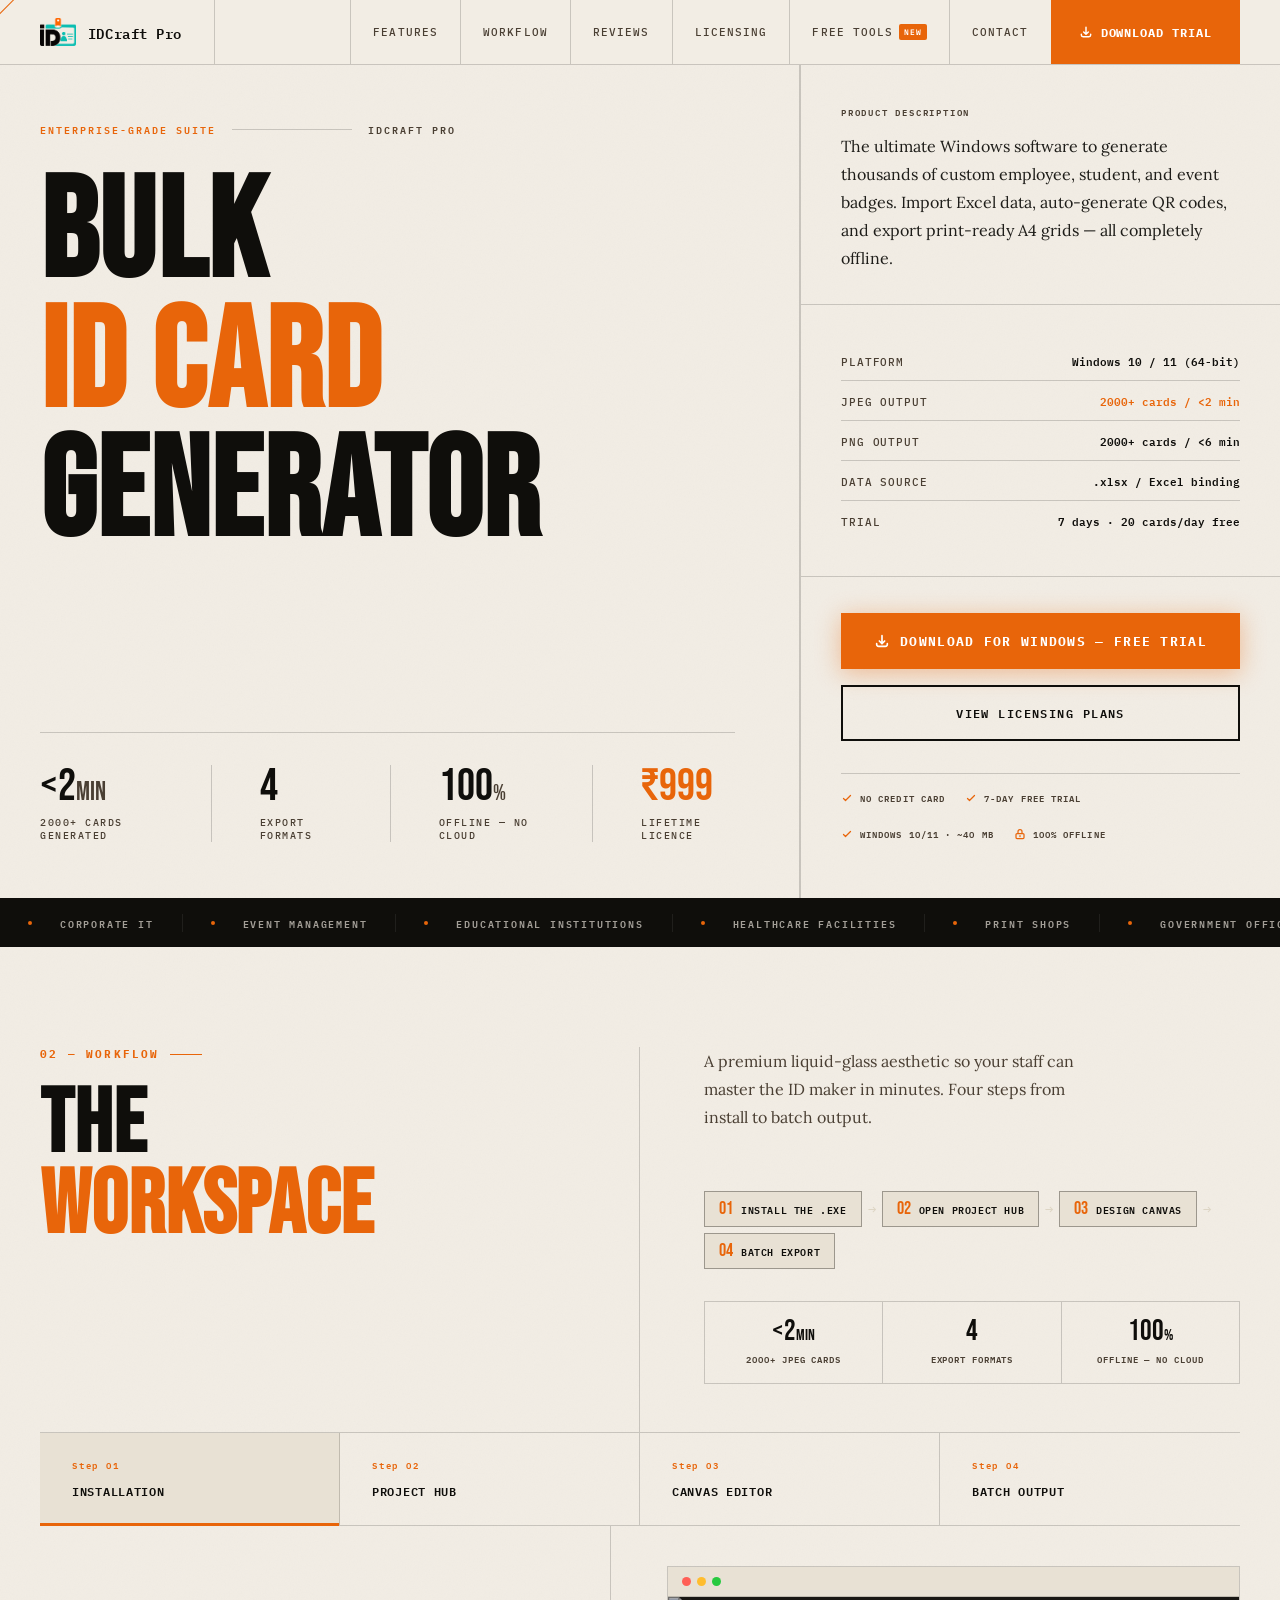
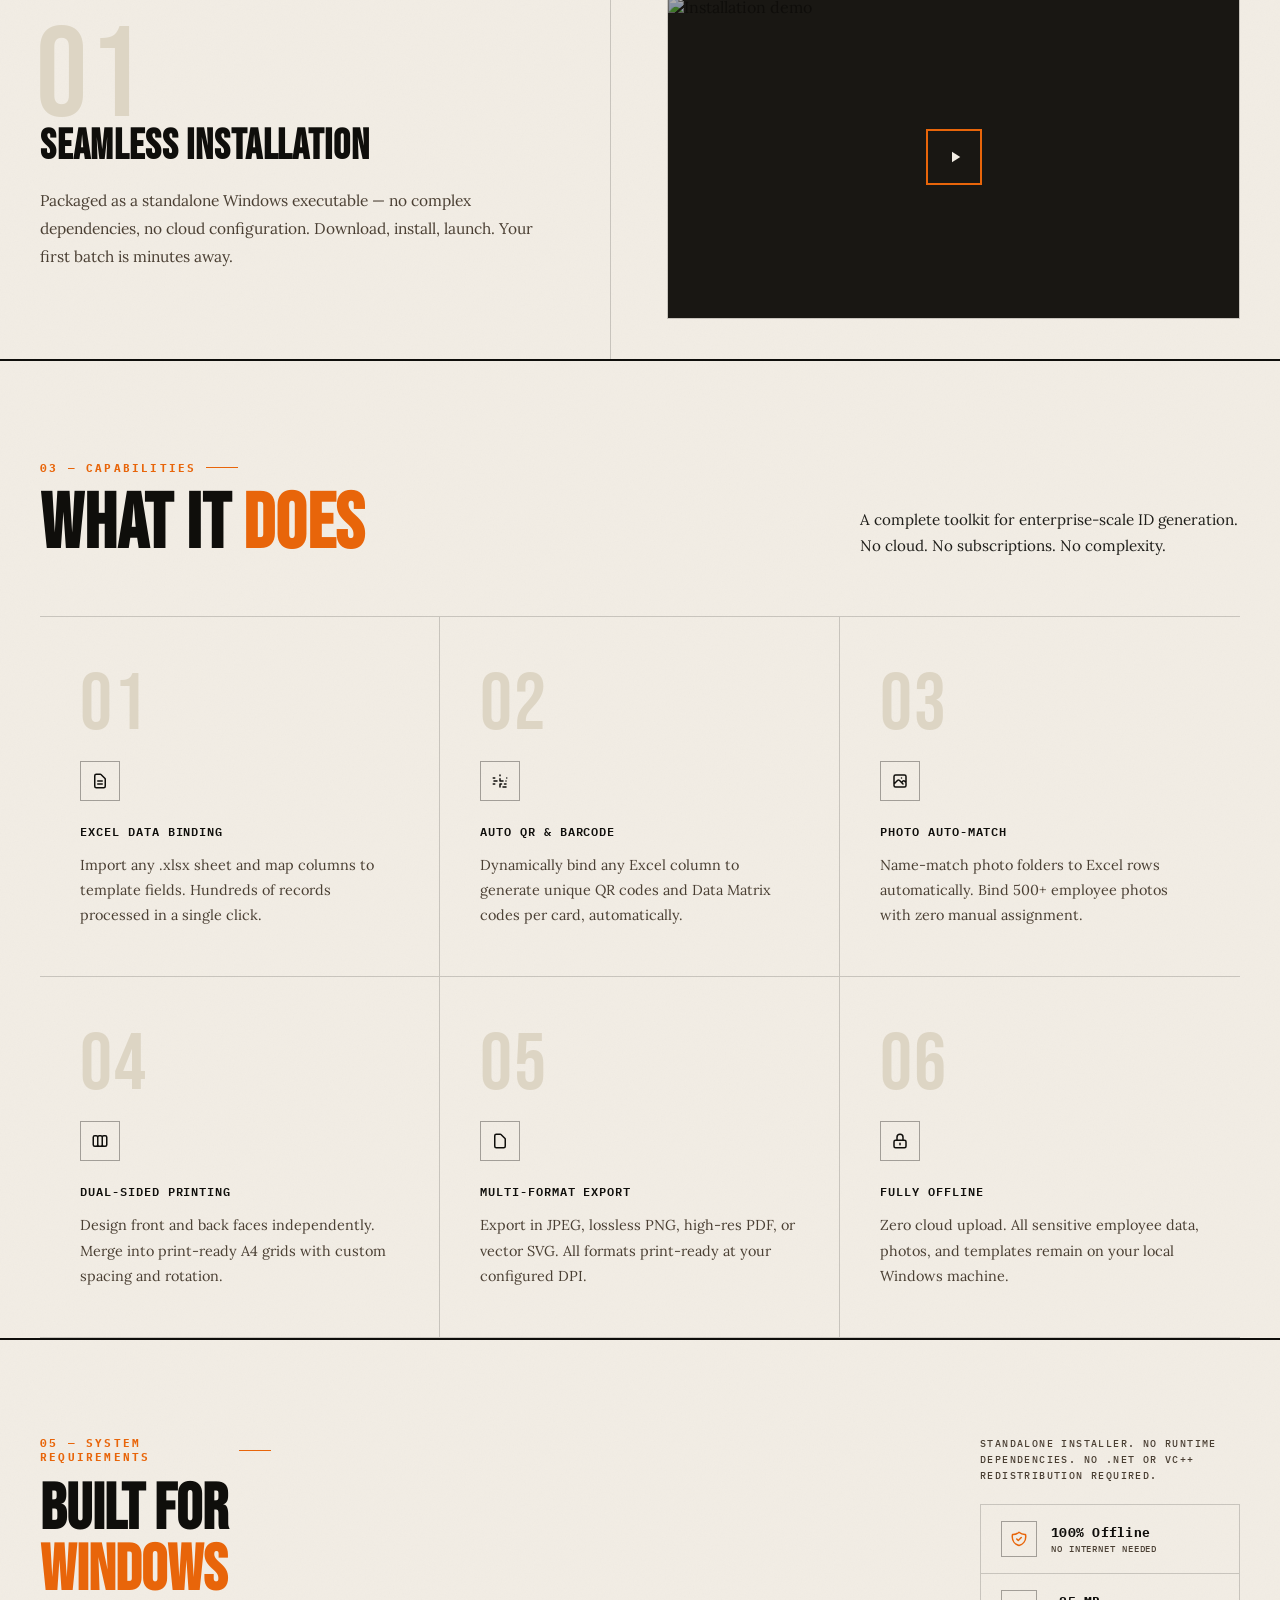
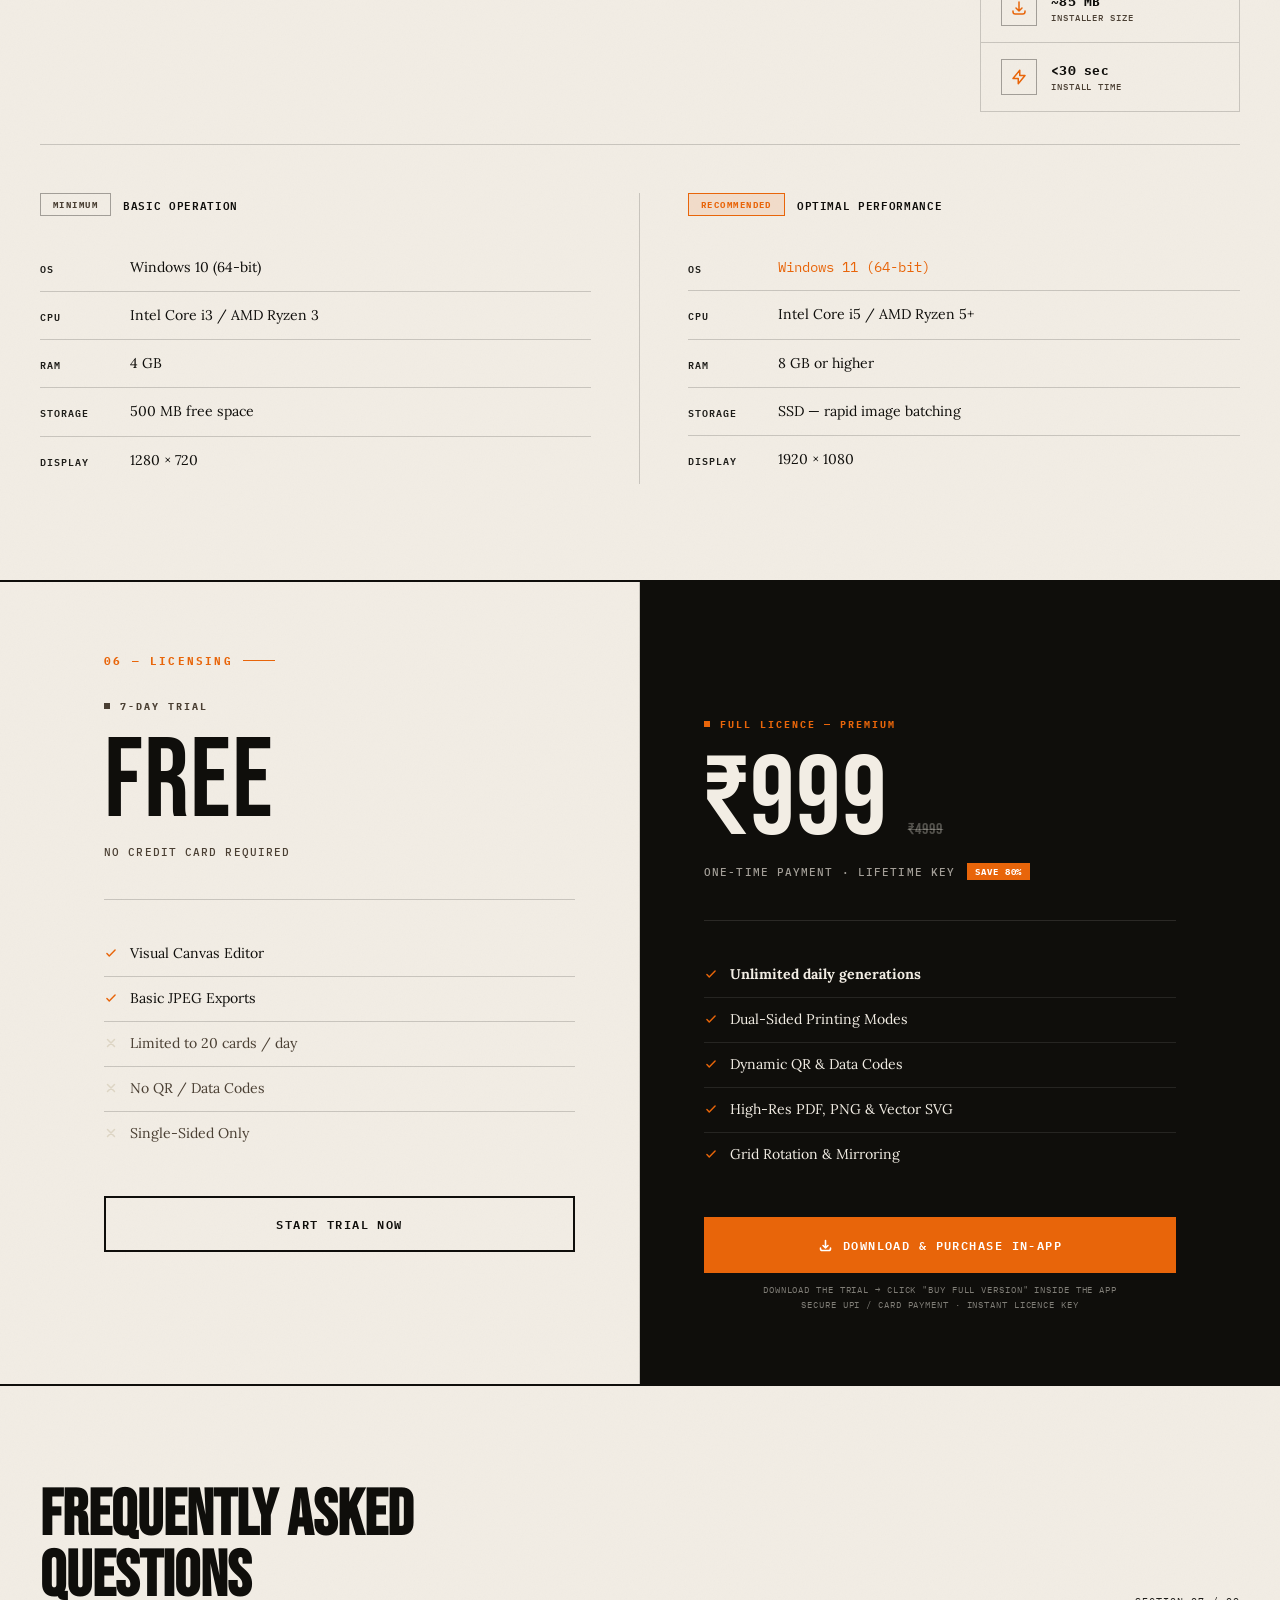
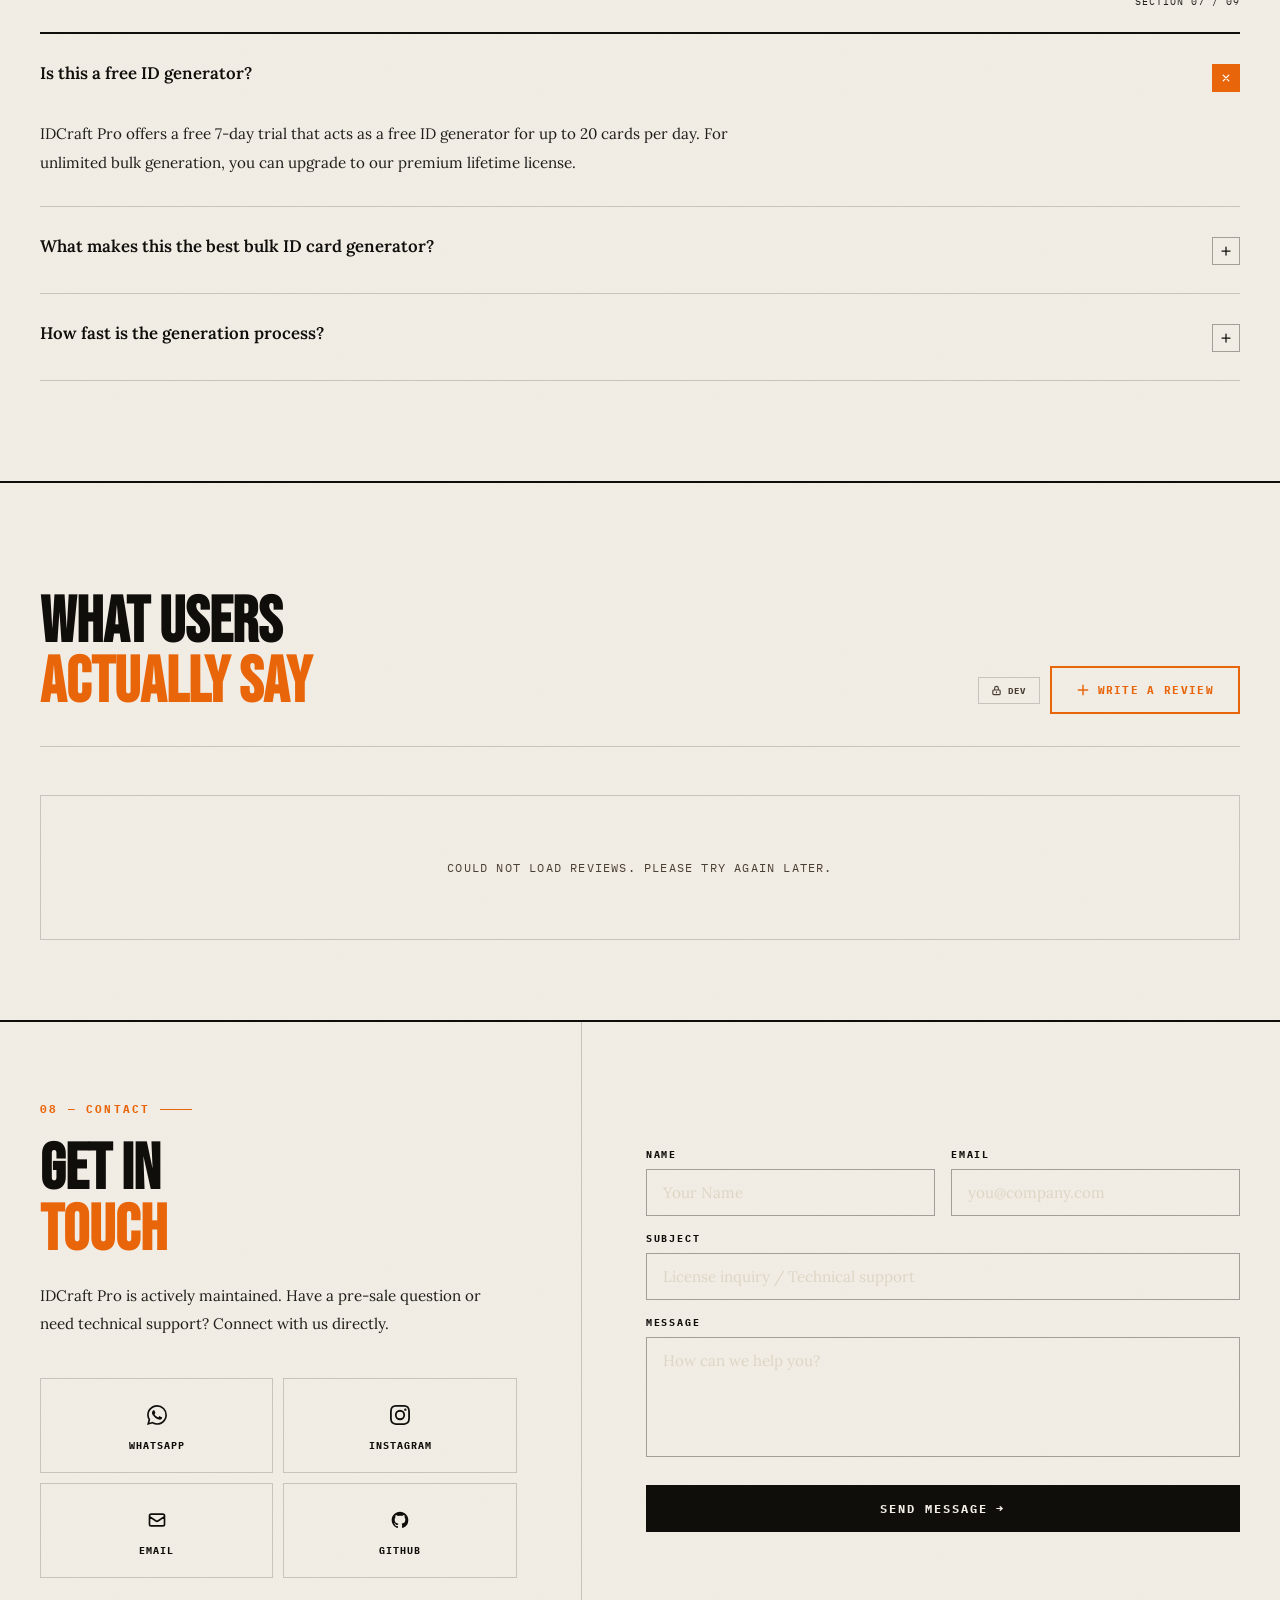
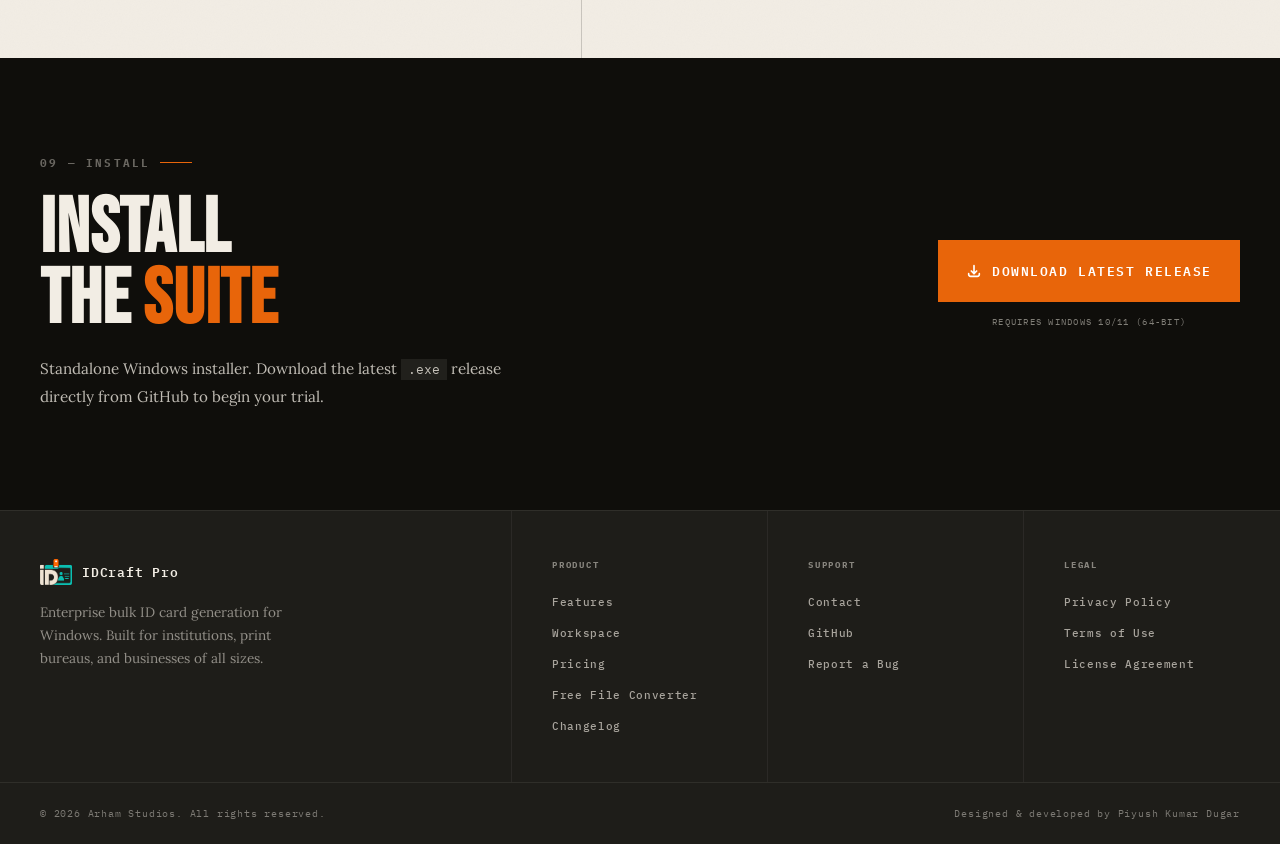
==== commit eea76e54: "Update index.html" ====
--- a/index.html
+++ b/index.html
@@ -46,7 +46,7 @@
     --amber-md: rgba(232,101,10,0.25);
     --rule:     rgba(15,14,11,0.18);
     --rule-hv:  rgba(15,14,11,0.35);
-    --muted:    #7A6E5F;
+    --muted:    #4A3F33;
     --mono:     'IBM Plex Mono', monospace;
     --disp:     'Bebas Neue', sans-serif;
     --body:     'Lora', serif;
@@ -84,7 +84,7 @@
     .hero-desc-block { padding: 24px 20px; }
     .hero-spec-block { padding: 20px 20px; }
     .hero-cta-block  { padding: 20px 20px 32px; }
-    .btn-primary, .btn-ghost { font-size: 11px; padding: 14px 16px; }
+    .btn-primary, .btn-ghost { font-size: 12px; padding: 16px 20px; min-height: 52px; }
   }
 
   /* ticker */
@@ -323,13 +323,13 @@
   .nav-cta {
     display: flex; align-items: center; gap: 8px;
     padding: 0 28px;
-    font-family: var(--mono); font-size: 11px; font-weight: 600;
+    font-family: var(--mono); font-size: 11px; font-weight: 700;
     letter-spacing: .1em; text-transform: uppercase;
-    background: var(--ink); color: var(--paper);
-    border-left: 1px solid var(--rule);
+    background: var(--amber); color: #fff;
+    border-left: none;
     transition: background .2s;
   }
-  .nav-cta:hover { background: var(--amber); color: #fff; }
+  .nav-cta:hover { background: #c4520a; color: #fff; }
   .nav-cta svg { flex-shrink: 0; }
 
   #mob-btn {
@@ -357,7 +357,8 @@
   }
   #mob-menu a:hover { color: var(--ink); background: var(--paper2); }
   #mob-menu .mob-cta {
-    background: var(--ink); color: var(--paper); text-align: center;
+    background: var(--amber); color: #fff; text-align: center;
+    font-weight: 700; padding: 20px 40px; min-height: 56px;
   }
   #mob-menu .mob-cta:hover { background: var(--amber); }
 
@@ -440,12 +441,12 @@
     margin-bottom: 12px;
   }
   .hero-desc {
-    font-size: .98rem; line-height: 1.8; color: var(--ink2);
-    font-style: italic;
+    font-size: 1rem; line-height: 1.85; color: var(--ink2);
+    font-style: normal;
   }
 
   .hero-spec-block {
-    padding: 32px 40px;
+    padding: 36px 40px;
     border-bottom: 1px solid var(--rule);
     flex-shrink: 0;
   }
@@ -460,28 +461,29 @@
   .spec-v.amber { color: var(--amber); }
 
   .hero-cta-block {
-    padding: 32px 40px;
-    display: flex; flex-direction: column; gap: 12px;
+    padding: 36px 40px 40px;
+    display: flex; flex-direction: column; gap: 16px;
     flex-shrink: 0;
   }
   .btn-primary {
     display: flex; align-items: center; justify-content: center; gap: 10px;
-    background: var(--ink); color: var(--paper);
+    background: var(--amber); color: #fff;
+    font-family: var(--mono); font-size: 13px; font-weight: 700;
+    letter-spacing: .1em; text-transform: uppercase;
+    padding: 18px 28px; min-height: 56px;
+    box-shadow: 0 4px 24px rgba(232,101,10,0.38);
+    transition: background .2s, transform .2s var(--ease), box-shadow .2s;
+  }
+  .btn-primary:hover { background: #c4520a; transform: translateY(-2px); box-shadow: 0 8px 32px rgba(232,101,10,0.48); }
+  .btn-ghost {
+    display: flex; align-items: center; justify-content: center; gap: 10px;
+    border: 2px solid var(--ink); color: var(--ink);
     font-family: var(--mono); font-size: 12px; font-weight: 600;
     letter-spacing: .12em; text-transform: uppercase;
-    padding: 16px 24px;
-    transition: background .2s, transform .2s var(--ease);
-  }
-  .btn-primary:hover { background: var(--amber); transform: translateY(-2px); }
-  .btn-ghost {
-    display: flex; align-items: center; justify-content: center; gap: 10px;
-    border: 1.5px solid var(--rule-hv); color: var(--ink);
-    font-family: var(--mono); font-size: 12px; font-weight: 600;
-    letter-spacing: .12em; text-transform: uppercase;
-    padding: 14px 24px;
-    transition: border-color .2s, background .2s, transform .2s var(--ease);
-  }
-  .btn-ghost:hover { border-color: var(--amber); background: var(--amber-lt); transform: translateY(-2px); }
+    padding: 16px 24px; min-height: 52px;
+    transition: border-color .2s, background .2s, color .2s, transform .2s var(--ease);
+  }
+  .btn-ghost:hover { border-color: var(--amber); background: var(--amber-lt); color: var(--amber); transform: translateY(-2px); }
 
   /* decoration: rotated label on hero */
   .hero-vert-label {
@@ -514,7 +516,7 @@
   .ticker-item {
     display: flex; align-items: center; gap: 28px; padding: 0 28px;
     font-family: var(--mono); font-size: 10px; font-weight: 600;
-    letter-spacing: .18em; text-transform: uppercase; color: rgba(242,237,228,.4);
+    letter-spacing: .18em; text-transform: uppercase; color: rgba(242,237,228,.7);
     border-right: 1px solid rgba(242,237,228,.08);
     white-space: nowrap;
   }
@@ -611,7 +613,7 @@
   .section-title-huge .accent { color: var(--amber); }
 
   .wf-body-text {
-    font-size: 1rem; line-height: 1.8; color: var(--muted);
+    font-size: 1rem; line-height: 1.85; color: var(--ink2);
     max-width: 400px;
   }
 
@@ -623,11 +625,12 @@
   @media (max-width:700px) { .wf-tabs { grid-template-columns: repeat(2,1fr); } }
   @media (max-width:380px) { .wf-tabs { grid-template-columns: 1fr; } }
   .wf-tab {
-    padding: 24px 32px;
+    padding: 24px 32px; min-height: 72px;
     border-right: 1px solid var(--rule);
     cursor: pointer;
     transition: background .2s;
     position: relative;
+    display: flex; flex-direction: column; justify-content: center;
   }
   .wf-tab:last-child { border-right: none; }
   .wf-tab::after {
@@ -721,14 +724,14 @@
     border-bottom: 2px solid var(--ink);
   }
   .feat-header {
-    padding: 80px 0 0;
+    padding: 100px 0 0;
     display: flex; align-items: flex-end; gap: 40px;
     border-bottom: 1px solid var(--rule);
-    padding-bottom: 48px; margin-bottom: 0;
+    padding-bottom: 56px; margin-bottom: 0;
   }
   @media (max-width:768px) { .feat-header { flex-direction: column; align-items: flex-start; gap: 16px; } }
   .feat-header-title { font-family: var(--disp); font-size: clamp(3rem,6vw,5.5rem); line-height: .9; letter-spacing: .01em; flex-shrink: 0; }
-  .feat-header-sub { font-size: .95rem; color: var(--muted); line-height: 1.7; max-width: 380px; margin-left: auto; }
+  .feat-header-sub { font-size: .95rem; color: var(--ink2); line-height: 1.75; max-width: 380px; margin-left: auto; }
   @media (max-width:768px) { .feat-header-sub { margin-left: 0; } }
 
   .feat-grid {
@@ -739,7 +742,7 @@
   @media (max-width:540px)  { .feat-grid { grid-template-columns: 1fr; } }
 
   .feat-item {
-    padding: 40px 36px;
+    padding: 48px 40px;
     border-right: 1px solid var(--rule);
     border-bottom: 1px solid var(--rule);
     transition: background .2s;
@@ -775,7 +778,7 @@
     letter-spacing: .08em; text-transform: uppercase; color: var(--ink);
     margin-bottom: 12px;
   }
-  .feat-desc { font-size: .88rem; line-height: 1.7; color: var(--muted); }
+  .feat-desc { font-size: .9rem; line-height: 1.8; color: var(--ink2); }
 
   /* ═══════════════════════════════════════════════════════
      REQUIREMENTS — TWO COLUMN TABLE STYLE
@@ -784,7 +787,7 @@
     border-bottom: 2px solid var(--ink);
   }
   .req-wrap {
-    padding: 80px 0;
+    padding: 96px 0;
   }
   .req-top {
     display: flex; align-items: baseline; justify-content: space-between;
@@ -826,7 +829,7 @@
   .req-table tr { border-bottom: 1px solid var(--rule); }
   .req-table tr:last-child { border-bottom: none; }
   .req-table td { padding: 13px 0; font-size: .88rem; vertical-align: top; }
-  .req-table .rk { font-family: var(--mono); font-size: 10px; font-weight: 600; letter-spacing: .1em; text-transform: uppercase; color: var(--muted); width: 90px; padding-right: 16px; padding-top: 15px; }
+  .req-table .rk { font-family: var(--mono); font-size: 10px; font-weight: 600; letter-spacing: .1em; text-transform: uppercase; color: var(--ink2); width: 90px; padding-right: 16px; padding-top: 15px; }
   .req-table .rv2 { color: var(--ink); line-height: 1.5; }
   .req-table .rv2.amber { color: var(--amber); font-family: var(--mono); font-size: .85rem; }
 
@@ -899,10 +902,10 @@
   }
   .price-col.featured .price-rule { background: rgba(242,237,228,.12); }
   .price-col.featured .price-list li { border-color: rgba(242,237,228,.1); color: var(--paper); }
-  .price-col.featured .price-list li.off { color: rgba(242,237,228,.35); }
+  .price-col.featured .price-list li.off { color: rgba(242,237,228,.55); }
   .price-col.featured .price-check.on svg { color: var(--amber); }
   .price-col.featured .price-check.off svg { color: rgba(242,237,228,.2); }
-  .price-col.featured .price-sub-line { color: rgba(242,237,228,.45); }
+  .price-col.featured .price-sub-line { color: rgba(242,237,228,.65); }
 
   .btn-amber {
     display: flex; align-items: center; justify-content: center; gap: 10px;
@@ -924,13 +927,13 @@
   }
   .btn-ink:hover { border-color: var(--amber); background: var(--amber-md); transform: translateY(-2px); }
 
-  .price-note { font-family: var(--mono); font-size: 9px; letter-spacing: .1em; text-transform: uppercase; color: rgba(242,237,228,.3); text-align: center; margin-top: 14px; }
+  .price-note { font-family: var(--mono); font-size: 9px; letter-spacing: .1em; text-transform: uppercase; color: rgba(242,237,228,.55); text-align: center; margin-top: 14px; }
 
   /* ═══════════════════════════════════════════════════════
      FAQ — NEWSPAPER STYLE
   ═══════════════════════════════════════════════════════ */
   #faq {
-    padding: 80px 0;
+    padding: 100px 0;
     border-bottom: 2px solid var(--ink);
   }
   .faq-top {
@@ -939,14 +942,14 @@
     gap: 24px; flex-wrap: wrap;
   }
   .faq-title { font-family: var(--disp); font-size: clamp(2.5rem,5vw,4.5rem); line-height: .95; }
-  .faq-meta { font-family: var(--mono); font-size: 10px; color: var(--muted); letter-spacing: .1em; text-transform: uppercase; }
+  .faq-meta { font-family: var(--mono); font-size: 10px; color: var(--ink2); letter-spacing: .1em; text-transform: uppercase; }
 
   .faq-list { }
   .faq-item { border-bottom: 1px solid var(--rule); }
   .faq-btn {
-    width: 100%; text-align: left; padding: 24px 0;
+    width: 100%; text-align: left; padding: 28px 0; min-height: 56px;
     display: flex; align-items: flex-start; justify-content: space-between; gap: 24px;
-    font-size: 1rem; font-family: var(--body); font-weight: 600; color: var(--ink);
+    font-size: 1.05rem; font-family: var(--body); font-weight: 600; color: var(--ink);
     cursor: pointer;
   }
   .faq-btn-icon {
@@ -960,7 +963,7 @@
   .faq-item.open .faq-btn-icon svg { color: #fff; transform: rotate(45deg); }
   .faq-body { max-height: 0; overflow: hidden; transition: max-height .4s var(--ease); }
   .faq-item.open .faq-body { max-height: 240px; }
-  .faq-body-inner { padding: 0 0 28px; font-size: .93rem; line-height: 1.85; color: var(--muted); max-width: 700px; font-style: italic; }
+  .faq-body-inner { padding: 0 0 28px; font-size: .95rem; line-height: 1.9; color: var(--ink2); max-width: 700px; font-style: normal; }
 
   /* ═══════════════════════════════════════════════════════
      CONTACT — SPLIT COLUMN
@@ -974,19 +977,19 @@
   @media (max-width:900px) { .contact-grid { grid-template-columns: 1fr; } }
 
   .contact-left {
-    padding: 80px 64px 80px 0;
+    padding: 96px 64px 96px 0;
     border-right: 1px solid var(--rule);
   }
   @media (max-width:900px) { .contact-left { border-right: none; padding: 64px 0 32px; border-bottom: 1px solid var(--rule); } }
 
   .contact-title { font-family: var(--disp); font-size: clamp(2.5rem,5vw,4rem); line-height: .95; margin-bottom: 20px; }
-  .contact-sub { font-size: .93rem; line-height: 1.8; color: var(--muted); margin-bottom: 40px; font-style: italic; }
+  .contact-sub { font-size: .95rem; line-height: 1.85; color: var(--ink2); margin-bottom: 40px; font-style: normal; }
 
   .channels { display: grid; grid-template-columns: 1fr 1fr; gap: 10px; }
   .channel {
     border: 1px solid var(--rule);
-    padding: 18px 16px;
-    display: flex; flex-direction: column; align-items: center; gap: 8px;
+    padding: 20px 16px; min-height: 80px;
+    display: flex; flex-direction: column; align-items: center; justify-content: center; gap: 8px;
     transition: border-color .2s, background .2s, transform .2s var(--ease);
     text-align: center;
   }
@@ -996,7 +999,7 @@
   .channel-name { font-family: var(--mono); font-size: 10px; font-weight: 700; letter-spacing: .1em; text-transform: uppercase; }
 
   .contact-right {
-    padding: 80px 0 80px 64px;
+    padding: 96px 0 96px 64px;
   }
   @media (max-width:900px) { .contact-right { padding: 48px 0 64px; } }
 
@@ -1049,11 +1052,11 @@
   }
   .dl-title .accent { color: var(--amber); }
   .dl-sub {
-    font-size: .93rem; color: rgba(242,237,228,.55);
-    max-width: 480px; line-height: 1.8; margin-top: 20px; font-style: italic;
+    font-size: .95rem; color: rgba(242,237,228,.78);
+    max-width: 480px; line-height: 1.85; margin-top: 20px;
   }
   .dl-cta-col { display: flex; flex-direction: column; gap: 14px; min-width: 260px; }
-  .dl-note { font-family: var(--mono); font-size: 9px; letter-spacing: .14em; text-transform: uppercase; color: rgba(242,237,228,.25); text-align: center; }
+  .dl-note { font-family: var(--mono); font-size: 9px; letter-spacing: .14em; text-transform: uppercase; color: rgba(242,237,228,.5); text-align: center; }
 
   /* ═══════════════════════════════════════════════════════
      FOOTER
@@ -1076,23 +1079,23 @@
   .footer-brand { display: flex; align-items: center; gap: 10px; margin-bottom: 16px; }
   .footer-brand img { height: 26px; }
   .footer-brand-name { font-family: var(--mono); font-weight: 600; font-size: 13px; letter-spacing: .06em; color: var(--paper); }
-  .footer-brand-desc { font-size: .83rem; color: rgba(242,237,228,.4); line-height: 1.7; max-width: 260px; }
+  .footer-brand-desc { font-size: .85rem; color: rgba(242,237,228,.65); line-height: 1.7; max-width: 260px; }
   .footer-col-title {
     font-family: var(--mono); font-size: 9px; font-weight: 700;
     letter-spacing: .2em; text-transform: uppercase;
-    color: rgba(242,237,228,.3); margin-bottom: 20px;
+    color: rgba(242,237,228,.55); margin-bottom: 20px;
   }
   .footer-links { list-style: none; display: flex; flex-direction: column; gap: 11px; }
   .footer-links a {
     font-family: var(--mono); font-size: 11px; font-weight: 500; letter-spacing: .06em;
-    color: rgba(242,237,228,.45); transition: color .2s;
+    color: rgba(242,237,228,.7); transition: color .2s;
   }
   .footer-links a:hover { color: var(--amber); }
   .footer-bottom {
     padding: 24px 40px;
     display: flex; justify-content: space-between; align-items: center; gap: 16px; flex-wrap: wrap;
   }
-  .footer-bottom p { font-family: var(--mono); font-size: 10px; letter-spacing: .08em; color: rgba(242,237,228,.25); }
+  .footer-bottom p { font-family: var(--mono); font-size: 10px; letter-spacing: .08em; color: rgba(242,237,228,.5); }
   /* ═══════════════════════════════════════════════════════
      REVIEWS — REAL USER REVIEWS + SUBMIT FORM
   ═══════════════════════════════════════════════════════ */
@@ -1120,8 +1123,8 @@
     display: inline-flex; align-items: center; gap: 8px;
     font-family: var(--mono); font-size: 11px; font-weight: 700;
     letter-spacing: .12em; text-transform: uppercase;
-    border: 1.5px solid var(--amber); color: var(--amber);
-    padding: 12px 22px; flex-shrink: 0;
+    border: 2px solid var(--amber); color: var(--amber);
+    padding: 14px 24px; min-height: 48px; flex-shrink: 0;
     transition: background .2s, color .2s, transform .2s var(--ease);
     cursor: pointer; background: none;
   }
@@ -1139,7 +1142,7 @@
   @media (max-width:560px) { .reviews-grid { grid-template-columns: 1fr; } }
 
   .review-card {
-    padding: 32px 28px;
+    padding: 40px 32px;
     border-right: 1px solid var(--rule);
     border-bottom: 1px solid var(--rule);
     transition: background .25s;
@@ -1171,7 +1174,7 @@
   }
   .review-stars { display: flex; gap: 2px; margin-bottom: 12px; }
   .review-stars svg { width: 13px; height: 13px; color: var(--amber); }
-  .review-text { font-size: .88rem; line-height: 1.7; color: var(--ink2); font-style: italic; }
+  .review-text { font-size: .9rem; line-height: 1.8; color: var(--ink); font-style: normal; }
   .review-date {
     margin-top: 14px;
     font-family: var(--mono); font-size: 9px; font-weight: 500;
@@ -1250,7 +1253,7 @@
   }
   .modal-success .tick svg { width: 24px; height: 24px; color: var(--amber); }
   .modal-success-title { font-family: var(--disp); font-size: 1.8rem; margin-bottom: 8px; }
-  .modal-success-sub { font-size: .9rem; color: var(--muted); font-style: italic; }
+  .modal-success-sub { font-size: .9rem; color: var(--ink2); font-style: normal; }
 
   /* ── DEV MODE / DELETE ── */
   .dev-unlock-btn {
@@ -1605,35 +1608,21 @@
 
   /* ── 3. COLOR CONTRAST — lift muted text (WCAG AA needs 4.5:1) ── */
   /* #7A6E5F on #F2EDE4 = ~3.7:1 — too low. We darken to pass. */
-  :root { --muted: #5C5244; }  /* darkened from #7A6E5F → passes AA */
+  /* --muted override removed — fixed at source above */
 
   /* muted on dark backgrounds (footer, ticker) already fine — keep paper vars */
   footer .footer-brand-desc { color: rgba(242,237,228,.55); }  /* boosted from .4 */
   footer .footer-col-title   { color: rgba(242,237,228,.5);  } /* boosted from .3 */
   footer .footer-links a     { color: rgba(242,237,228,.65); } /* boosted from .45 */
   footer .footer-bottom p    { color: rgba(242,237,228,.45); } /* boosted from .25 */
-  .dl-sub { color: rgba(242,237,228,.75); }                    /* boosted from .55 */
+  /* dl-sub override removed — fixed at source */
   .ticker-item { color: rgba(242,237,228,.65); }               /* boosted from .4  */
   .price-col.featured .price-sub-line { color: rgba(242,237,228,.65); }
   .price-col.featured .price-list li.off { color: rgba(242,237,228,.5); }
   .price-note { color: rgba(242,237,228,.5); }
 
   /* ── 4. VISUAL HIERARCHY — hero CTA prominence ── */
-  .btn-primary {
-    background: var(--amber);
-    color: #fff;
-    font-size: 13px;
-    padding: 18px 28px;
-    box-shadow: 0 4px 20px rgba(232,101,10,0.35);
-  }
-  .btn-primary:hover { background: #c4520a; transform: translateY(-2px); box-shadow: 0 6px 28px rgba(232,101,10,0.45); }
-
-  /* Ghost button more distinct from primary */
-  .btn-ghost {
-    border: 1.5px solid var(--ink);
-    color: var(--ink);
-  }
-  .btn-ghost:hover { border-color: var(--amber); background: var(--amber-lt); color: var(--amber); }
+  /* btn-primary and btn-ghost overrides removed — fixed at source */
 
   /* ── 5. NAV ACTIVE STATE (Consistency) ── */
   .nav-links a[aria-current="page"],
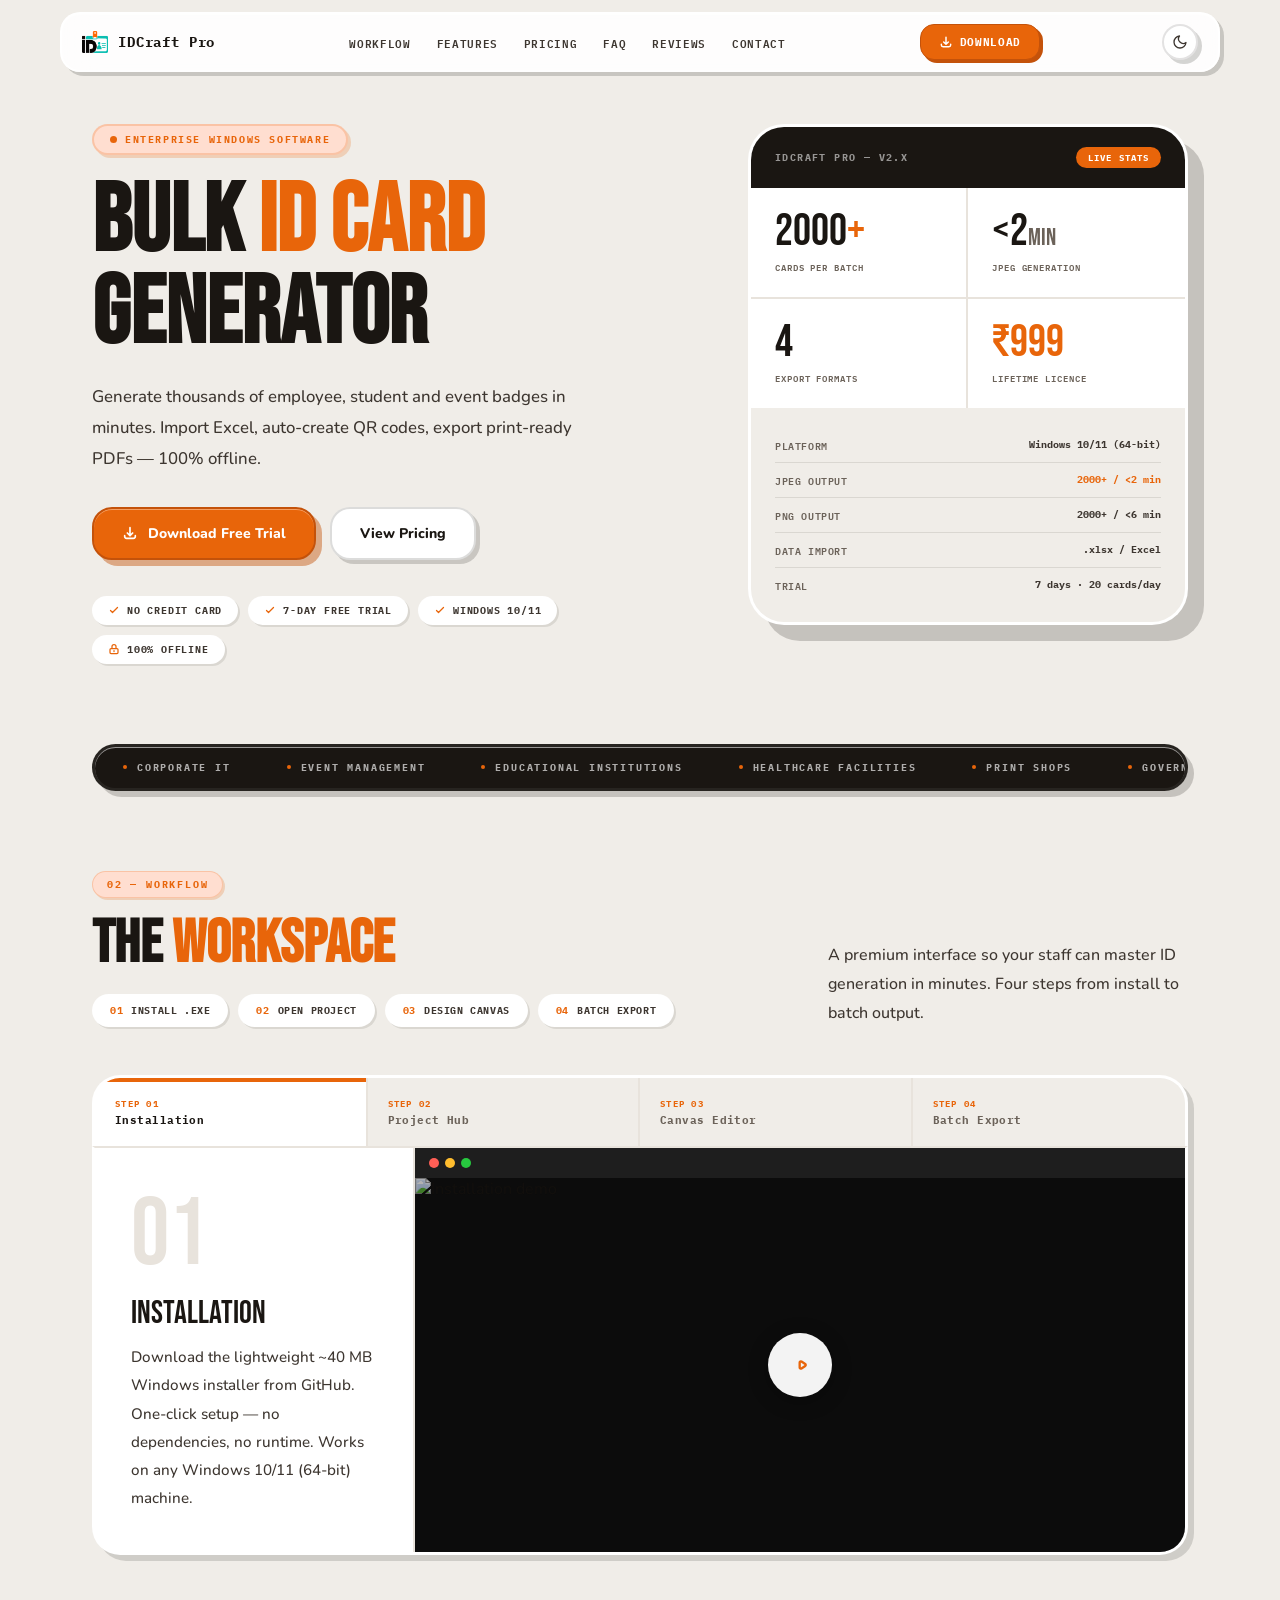
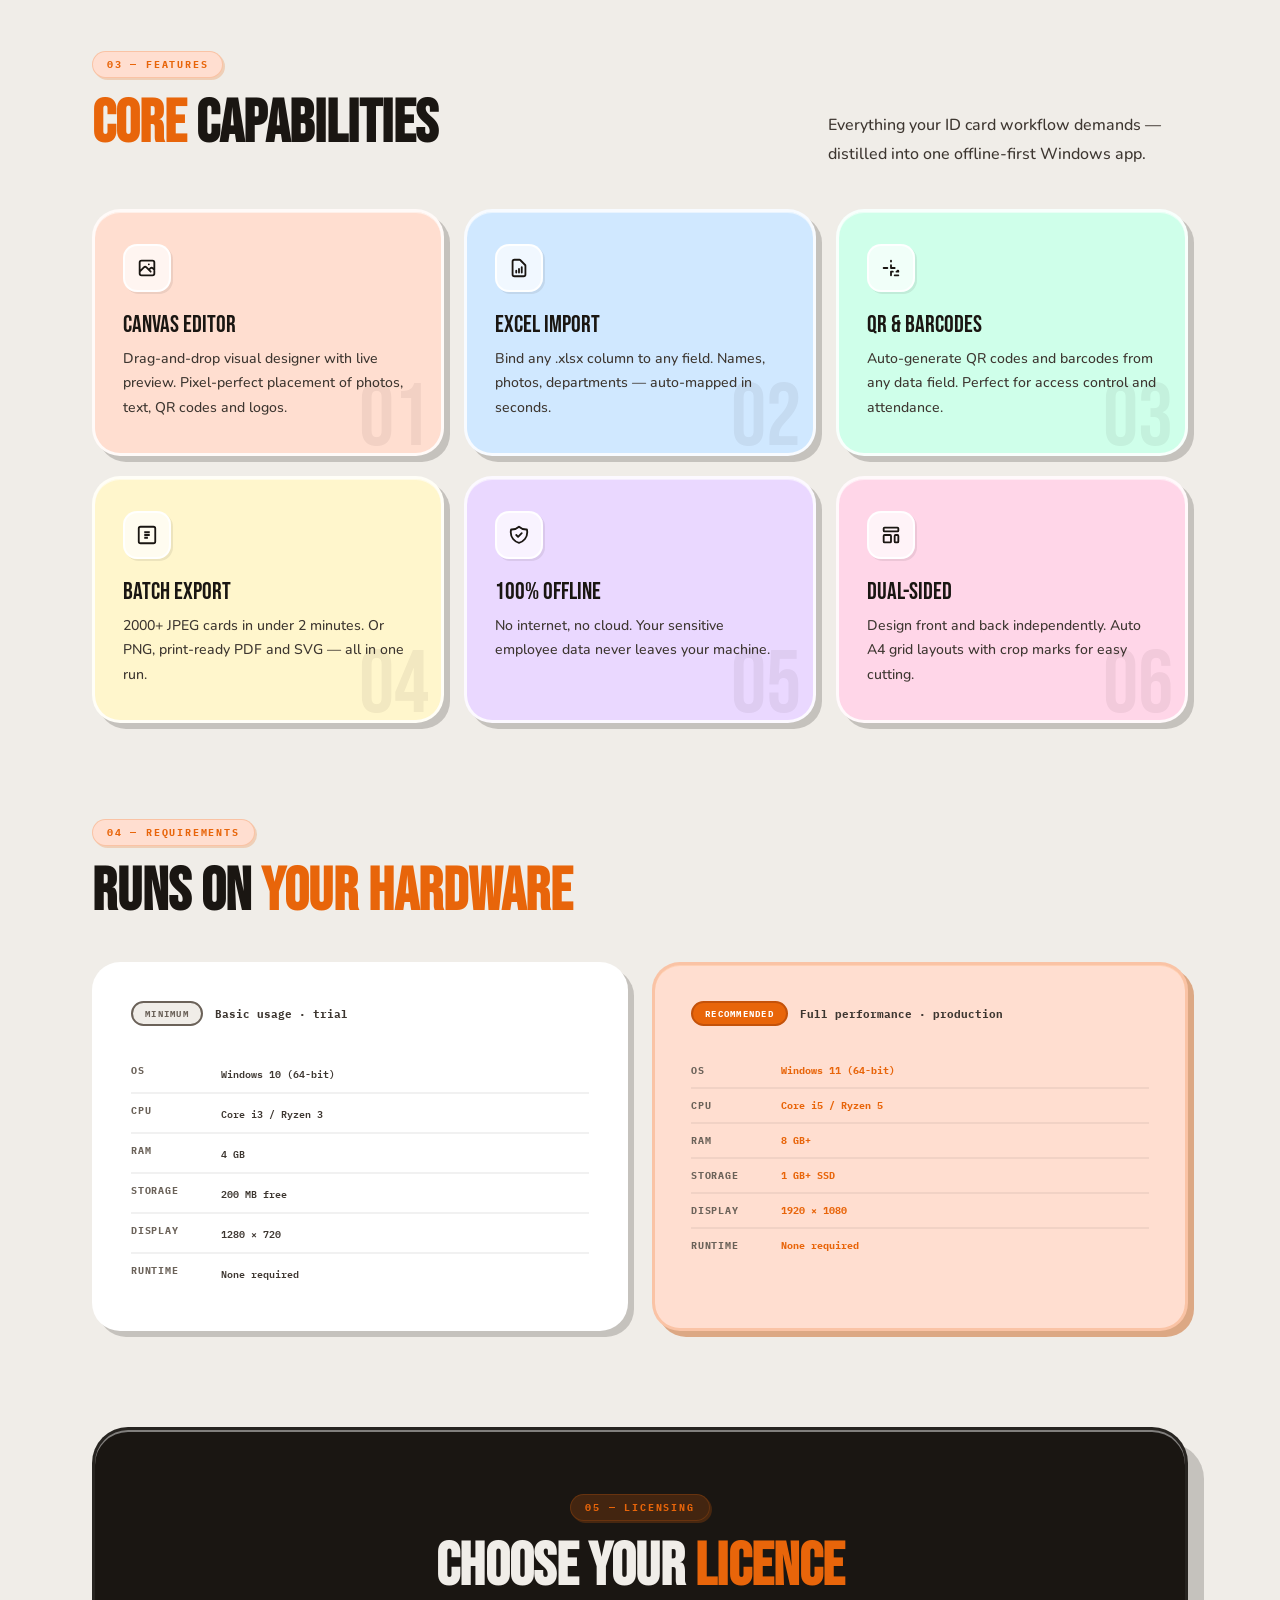
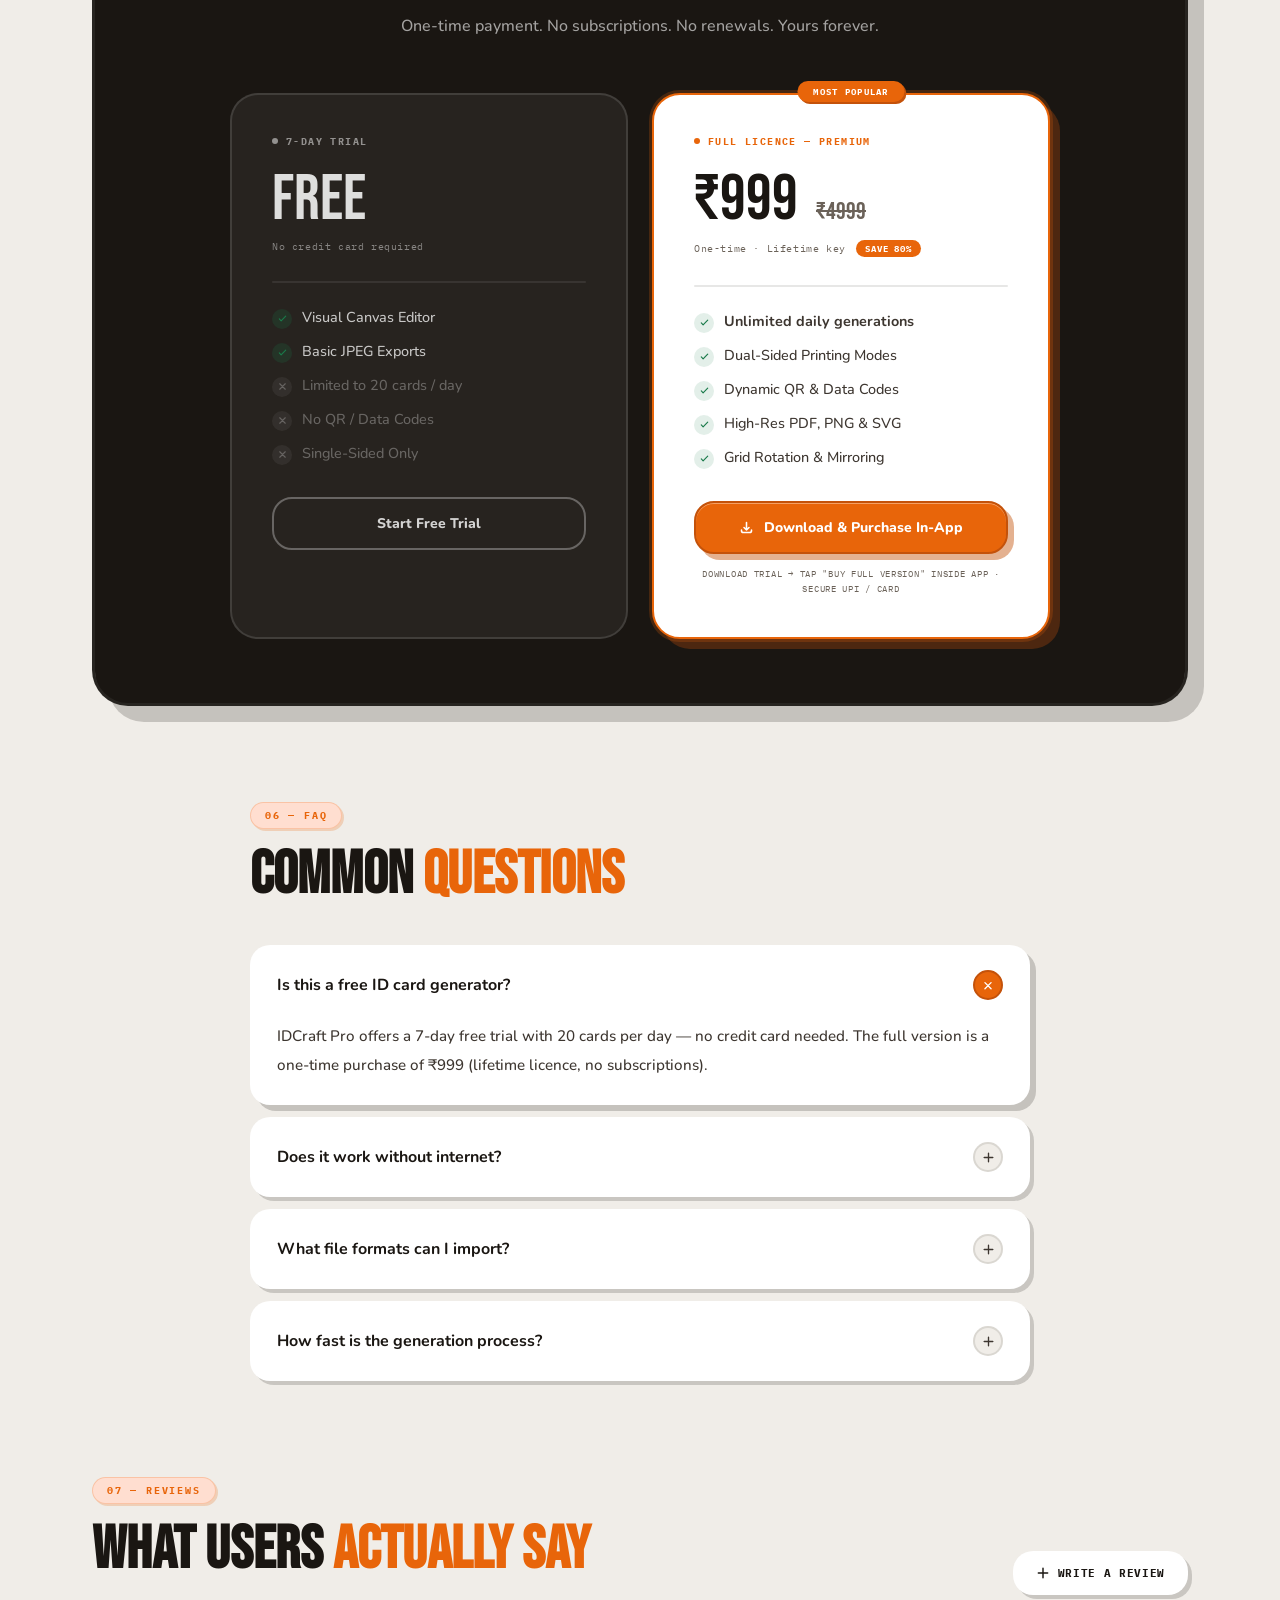
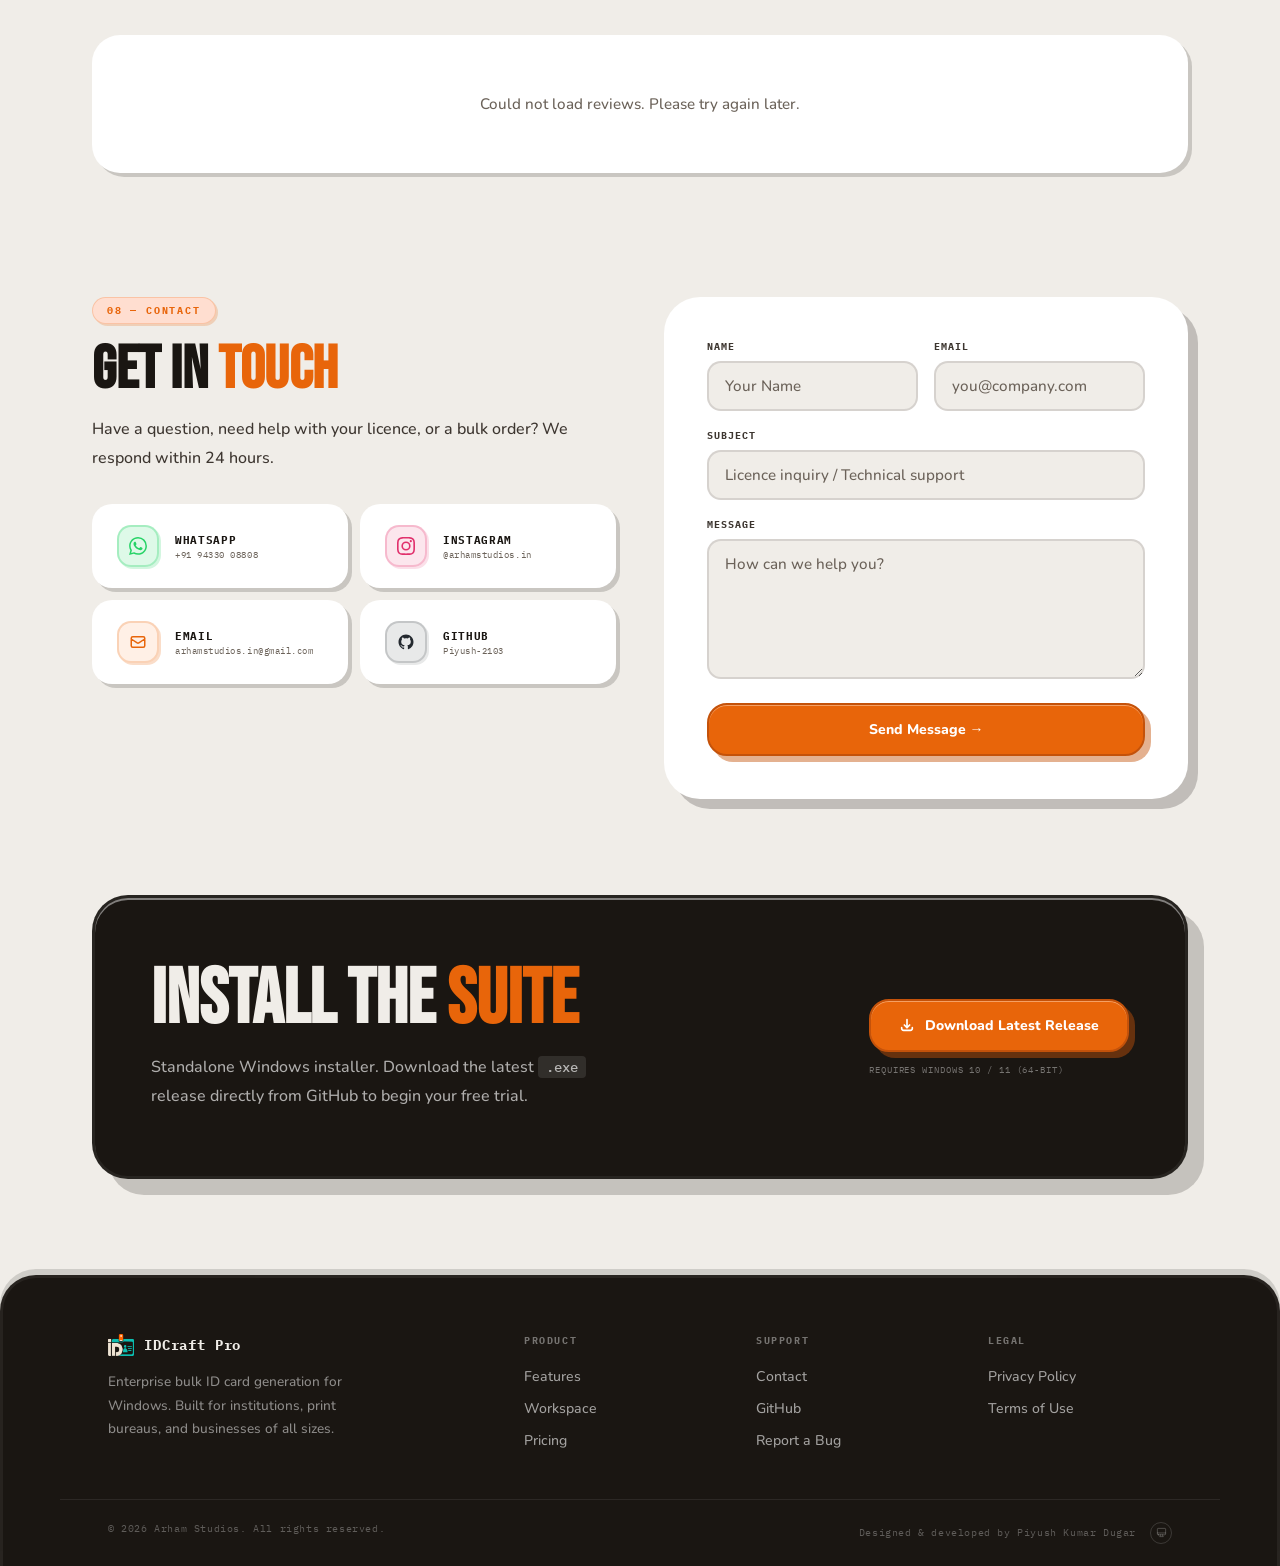
==== commit 77a4879e: "Add files via upload" ====
--- a/index.html
+++ b/index.html
@@ -1,3060 +1,414 @@
-<!DOCTYPE html>
-<html lang="en" dir="ltr">
-<head>
-  <meta name="google-site-verification" content="u81_YtJpVu1VITE_qINn88yg-ztolnWQVBaF1D_ftKE"/>
-  <meta charset="UTF-8">
-  <meta name="viewport" content="width=device-width, initial-scale=1.0, maximum-scale=1.0, user-scalable=no">
-  <title>IDCraft Pro | Enterprise Bulk ID Card Generator Software</title>
-  <meta name="title" content="IDCraft Pro | Enterprise Bulk ID Card Generator Software">
-  <meta name="description" content="Generate thousands of single or dual-sided custom ID cards in minutes. IDCraft Pro is a secure Windows bulk ID card generator with Excel data binding and auto-QR codes.">
-  <meta name="keywords" content="bulk ID card generator, ID card software, employee badge creator, student ID generator, excel to ID card, IDCraft Pro, ID card printing software, batch ID creation, offline ID maker">
-  <meta name="author" content="Piyush Kumar Dugar">
-  <meta name="robots" content="index, follow, max-image-preview:large, max-snippet:-1, max-video-preview:-1">
-  <link rel="canonical" href="https://piyush-2103.github.io/IDCraft-Pro/">
-  <meta property="og:type" content="website">
-  <meta property="og:url" content="https://piyush-2103.github.io/IDCraft-Pro/">
-  <meta property="og:title" content="IDCraft Pro | Enterprise Bulk ID Card Generator">
-  <meta property="og:description" content="Bridge the gap between complex database management and print-ready visual design. Generate thousands of custom ID cards with zero manual data entry.">
-  <meta property="og:image" content="https://piyush-2103.github.io/IDCraft-Pro/N5.png">
-  <meta property="twitter:card" content="summary_large_image">
-  <meta property="twitter:url" content="https://piyush-2103.github.io/IDCraft-Pro/">
-  <meta property="twitter:title" content="IDCraft Pro | Enterprise Bulk ID Card Generator">
-  <meta property="twitter:description" content="Generate thousands of custom ID cards in minutes. Connect Excel data, auto-generate QR codes, and export print-ready A4 grids natively on Windows.">
-  <meta property="twitter:image" content="https://piyush-2103.github.io/IDCraft-Pro/N5.png">
-  <script type="application/ld+json">{"@context":"https://schema.org","@type":"SoftwareApplication","name":"IDCraft Pro","operatingSystem":"Windows 10, Windows 11","applicationCategory":"BusinessApplication","aggregateRating":{"@type":"AggregateRating","ratingValue":"4.9","ratingCount":"84"},"offers":{"@type":"Offer","price":"999.00","priceCurrency":"INR"},"creator":{"@type":"Organization","name":"Arham Studios"},"description":"Enterprise bulk ID card generation software for Windows."}</script>
-  <script type="application/ld+json">{"@context":"https://schema.org","@type":"FAQPage","mainEntity":[{"@type":"Question","name":"Is this a free ID generator?","acceptedAnswer":{"@type":"Answer","text":"IDCraft Pro offers a free 7-day trial that acts as a free ID generator for up to 20 cards per day. For unlimited bulk generation, you can upgrade to our premium lifetime license."}},{"@type":"Question","name":"What makes this the best bulk ID card generator?","acceptedAnswer":{"@type":"Answer","text":"Unlike web-based ID card software, IDCraft Pro runs securely on your Windows desktop. It instantly binds hundreds of photos and Excel records into print-ready A4 grids without uploading sensitive data to the cloud."}}]}</script>
-  <link rel="icon" type="image/png" href="https://piyush-2103.github.io/IDCraft-Pro/logo.ico">
-  <link rel="apple-touch-icon" href="https://piyush-2103.github.io/IDCraft-Pro/N4.png">
-  <link rel="preconnect" href="https://fonts.googleapis.com">
-  <link rel="preconnect" href="https://fonts.gstatic.com" crossorigin>
-  <link href="https://fonts.googleapis.com/css2?family=Bebas+Neue&family=IBM+Plex+Mono:wght@400;500;600&family=Lora:ital,wght@0,400;0,500;0,600;1,400&display=swap" rel="stylesheet">
-
-  <style>
-  /* ═══════════════════════════════════════════════════════
-     TOKENS & RESET
-  ═══════════════════════════════════════════════════════ */
-  *, *::before, *::after { box-sizing: border-box; margin: 0; padding: 0; }
-
-  :root {
-    --ink:      #0F0E0B;
-    --ink2:     #1E1D19;
-    --paper:    #F2EDE4;
-    --paper2:   #E8E1D4;
-    --paper3:   #DDD5C4;
-    --amber:    #E8650A;
-    --amber-lt: rgba(232,101,10,0.12);
-    --amber-md: rgba(232,101,10,0.25);
-    --rule:     rgba(15,14,11,0.18);
-    --rule-hv:  rgba(15,14,11,0.35);
-    --muted:    #4A3F33;
-    --mono:     'IBM Plex Mono', monospace;
-    --disp:     'Bebas Neue', sans-serif;
-    --body:     'Lora', serif;
-    --ease:     cubic-bezier(0.16,1,0.3,1);
-  }
-
-  html { overflow-x: hidden; scroll-behavior: smooth; }
-
-  body {
-    font-family: var(--body);
-    background: var(--paper);
-    color: var(--ink);
-    overflow-x: hidden;
-    -webkit-font-smoothing: antialiased;
-    cursor: none;
-    /* paper noise texture via SVG data-uri */
-    background-image: url("data:image/svg+xml,%3Csvg xmlns='http://www.w3.org/2000/svg' width='300' height='300'%3E%3Cfilter id='n'%3E%3CfeTurbulence type='fractalNoise' baseFrequency='0.75' numOctaves='4' stitchTiles='stitch'/%3E%3CfeColorMatrix type='saturate' values='0'/%3E%3C/filter%3E%3Crect width='300' height='300' filter='url(%23n)' opacity='0.035'/%3E%3C/svg%3E");
-  }
-  @media (max-width:768px) { body { cursor: auto; } }
-
-  /* ═══════════════════════════════════════════════════════
-     MOBILE RESPONSIVENESS — comprehensive phone fixes
-  ═══════════════════════════════════════════════════════ */
-
-  /* hero */
-  @media (max-width:600px) {
-    #hero { display: flex; flex-direction: column; }
-    .hero-left { padding: 40px 20px 32px !important; border-right: none !important; }
-    .hero-title { font-size: clamp(3.8rem,16vw,5.5rem); }
-    .hero-meta { gap: 0; border-top: 1px solid var(--rule); }
-    .hero-meta > div { flex: 1; padding: 16px 12px; text-align: center; }
-    .hero-meta > div:not([style]) { flex: 1; text-align: center; border-right: 1px solid var(--rule); }
-    .hero-meta > div:last-child { border-right: none; }
-    .hero-right { border-top: 1px solid var(--rule); }
-    .hero-desc-block { padding: 24px 20px; }
-    .hero-spec-block { padding: 20px 20px; }
-    .hero-cta-block  { padding: 20px 20px 32px; }
-    .btn-primary, .btn-ghost { font-size: 12px; padding: 16px 20px; min-height: 52px; }
-  }
-
-  /* ticker */
-  @media (max-width:480px) {
-    .ticker-item { padding: 0 16px; gap: 16px; }
-  }
-
-  /* workflow */
-  @media (max-width:600px) {
-    #workflow { padding: 56px 0 0; }
-    .wf-header-left { padding: 0 0 28px !important; }
-    .wf-header-right { padding: 16px 0 28px !important; }
-    .section-title-huge { font-size: clamp(3rem,14vw,5rem); }
-    .wf-step-pills { gap: 6px; }
-    .wf-step-pill { padding: 7px 10px; gap: 6px; }
-    .wf-pill-label { font-size: 9px; }
-    .wf-header-stats { }
-    .wf-hstat { padding: 12px 10px; }
-    .wf-hstat-n { font-size: 1.4rem; }
-    .wf-tab { padding: 16px 14px; }
-    .wf-tab-title { font-size: 11px; }
-    .wf-panel-text { padding: 32px 0 24px !important; }
-    .wf-panel-vid  { padding: 0 0 32px !important; }
-    .wf-panel-num  { font-size: 5rem; }
-    .wf-panel-title { font-size: 2rem; }
-  }
-
-  /* features */
-  @media (max-width:600px) {
-    #features { padding: 56px 0 !important; }
-    .feat-header { padding-bottom: 32px; }
-    .feat-header-title { font-size: clamp(2.4rem,12vw,3.5rem); }
-    .feat-item { padding: 28px 20px; }
-    .feat-big-num { font-size: 3.5rem; }
-  }
-
-  /* requirements */
-  @media (max-width:860px) {
-    .req-top { flex-direction: column; gap: 28px; }
-    .req-top-right { width: 100%; }
-    .req-quick-stats { grid-template-columns: repeat(3, 1fr); }
-    .req-qstat { flex-direction: column; text-align: center; gap: 8px; border-right: 1px solid var(--rule); border-bottom: none; padding: 16px 12px; }
-    .req-qstat:last-child { border-right: none; }
-  }
-  @media (max-width:600px) {
-    #requirements { padding: 56px 0 !important; }
-    .req-top-title  { font-size: clamp(2.2rem,11vw,3.5rem); }
-    .req-wrap { padding: 56px 0; }
-    .req-quick-stats { grid-template-columns: 1fr; }
-    .req-qstat { flex-direction: row; text-align: left; border-right: none !important; border-bottom: 1px solid var(--rule) !important; }
-    .req-qstat:last-child { border-bottom: none !important; }
-    .req-cols { gap: 0; }
-    .req-col:first-child { padding-right: 0 !important; }
-    .req-col:last-child  { padding-left: 0 !important; }
-  }
-
-  /* pricing */
-  @media (max-width:600px) {
-    .price-col { padding: 40px 20px !important; }
-    .price-amount-big { font-size: clamp(3rem,14vw,5rem); }
-    .price-tier-label { margin-top: 0 !important; }
-  }
-
-  /* faq */
-  @media (max-width:600px) {
-    #faq { padding: 56px 0; }
-    .faq-title { font-size: clamp(2rem,10vw,3rem); }
-    .faq-btn   { font-size: .9rem; padding: 18px 0; }
-  }
-
-  /* reviews */
-  @media (max-width:600px) {
-    .reviews-wrap { padding: 56px 0; }
-    .reviews-top { flex-direction: column; align-items: flex-start; gap: 20px; }
-    .review-cta-btn { width: 100%; justify-content: center; }
-    .dev-unlock-btn { width: 100%; justify-content: center; }
-    #rating-bar { flex-wrap: wrap; }
-  }
-
-  /* contact */
-  @media (max-width:600px) {
-    .contact-left  { padding: 56px 20px 32px !important; }
-    .contact-right { padding: 32px 20px 56px !important; }
-    .contact-title { font-size: clamp(2rem,10vw,3rem); }
-    .channels { grid-template-columns: repeat(2,1fr); gap: 8px; }
-  }
-
-  /* download */
-  @media (max-width:600px) {
-    .dl-inner { padding: 64px 0; }
-    .dl-title { font-size: clamp(2.2rem,11vw,3.5rem); }
-    .dl-cta-col { width: 100%; }
-    .btn-amber { width: 100%; justify-content: center; }
-  }
-
-  /* footer */
-  @media (max-width:600px) {
-    .footer-col { padding: 32px 20px; }
-    .footer-bottom { padding: 20px; flex-direction: column; text-align: center; gap: 8px; }
-  }
-
-  /* nav — tighter on small phones */
-  @media (max-width:380px) {
-    .nav-brand { font-size: 13px; gap: 8px; }
-    .nav-brand img { height: 24px; }
-    #mob-menu a { padding: 14px 20px; }
-  }
-
-  /* hero vertical label off on small screens */
-  @media (max-width:860px) { .hero-vert-label { display: none; } }
-
-  /* general wrap padding on small phones */
-  @media (max-width:380px) {
-    .wrap { padding: 0 16px; }
-    .hero-left, .contact-left, .contact-right { padding-left: 16px !important; padding-right: 16px !important; }
-  }
-
-  a { color: inherit; text-decoration: none; }
-  img { display: block; max-width: 100%; }
-  button { cursor: pointer; font-family: var(--mono); border: none; background: none; }
-
-  /* ═══════════════════════════════════════════════════════
-     CURSOR
-  ═══════════════════════════════════════════════════════ */
-  #cur {
-    position: fixed; top: 0; left: 0; z-index: 99999;
-    pointer-events: none;
-    width: 20px; height: 20px;
-    transform: translate(-50%,-50%);
-    transition: transform .1s, width .2s var(--ease), height .2s var(--ease);
-  }
-  #cur::before {
-    content: '';
-    position: absolute; inset: 0;
-    border: 1.5px solid var(--amber);
-    transform: rotate(45deg);
-    transition: all .2s var(--ease);
-  }
-  #cur.big::before {
-    width: 36px; height: 36px;
-    top: -8px; left: -8px;
-    background: var(--amber-lt);
-  }
-  @media (max-width:768px) { #cur { display: none; } }
-
-  /* ═══════════════════════════════════════════════════════
-     SCROLLBAR
-  ═══════════════════════════════════════════════════════ */
-  ::-webkit-scrollbar { width: 4px; }
-  ::-webkit-scrollbar-track { background: var(--paper2); }
-  ::-webkit-scrollbar-thumb { background: var(--amber); }
-
-  /* ═══════════════════════════════════════════════════════
-     SCROLL PROGRESS BAR
-  ═══════════════════════════════════════════════════════ */
-  #prog {
-    position: fixed; top: 0; left: 0; height: 3px;
-    background: var(--amber); z-index: 9999;
-    width: 0%; transition: width .1s linear;
-  }
-
-  /* ═══════════════════════════════════════════════════════
-     UTILITY
-  ═══════════════════════════════════════════════════════ */
-  .wrap { width: 100%; max-width: 1320px; margin: 0 auto; padding: 0 40px; }
-  @media (max-width:640px) { .wrap { padding: 0 20px; } }
-
-  .mono { font-family: var(--mono); }
-  .disp { font-family: var(--disp); }
-
-  /* ruled line decoration */
-  .h-rule { height: 1px; background: var(--rule); }
-  .h-rule-amber { height: 2px; background: var(--amber); }
-
-  /* section numbering */
-  .sec-num {
-    font-family: var(--mono); font-size: 10px; font-weight: 600;
-    letter-spacing: .2em; text-transform: uppercase;
-    color: var(--amber); display: flex; align-items: center; gap: 10px;
-  }
-  .sec-num::after { content: ''; flex: 0 0 32px; height: 1px; background: var(--amber); }
-
-  /* REVEAL */
-  .rv { opacity: 0; transform: translateY(24px); transition: opacity .7s var(--ease), transform .7s var(--ease); }
-  .rv.rl { transform: translateX(-24px); }
-  .rv.rr { transform: translateX(24px); }
-  .rv.rs { transform: scale(.97); }
-  .rv.vis { opacity: 1; transform: none; }
-  .rv.d1 { transition-delay: .08s; }
-  .rv.d2 { transition-delay: .16s; }
-  .rv.d3 { transition-delay: .24s; }
-  .rv.d4 { transition-delay: .32s; }
-
-  /* ═══════════════════════════════════════════════════════
-     NAV
-  ═══════════════════════════════════════════════════════ */
-  #nav {
-    position: fixed; top: 0; left: 0; right: 0; z-index: 500;
-    background: var(--paper);
-    border-bottom: 1px solid var(--rule);
-    transition: box-shadow .3s;
-  }
-  #nav.shadow { box-shadow: 0 4px 40px rgba(15,14,11,0.12); }
-  .nav-inner {
-    display: flex; align-items: stretch;
-    height: 64px;
-  }
-  .nav-brand {
-    display: flex; align-items: center; gap: 12px;
-    padding: 0 32px 0 0;
-    border-right: 1px solid var(--rule);
-    font-family: var(--mono); font-weight: 600; font-size: 14px;
-    letter-spacing: .04em; color: var(--ink);
-    flex-shrink: 0;
-  }
-  .nav-brand img { height: 28px; width: auto; }
-  .nav-links {
-    display: flex; align-items: stretch; margin-left: auto;
-  }
-  .nav-links a {
-    display: flex; align-items: center;
-    padding: 0 22px;
-    font-family: var(--mono); font-size: 11px; font-weight: 500;
-    letter-spacing: .1em; text-transform: uppercase;
-    color: var(--muted); border-left: 1px solid var(--rule);
-    transition: color .2s, background .2s;
-    white-space: nowrap;
-  }
-  .nav-links a:hover { color: var(--ink); background: var(--paper2); }
-  .nav-badge {
-    display: inline-block; font-size: 8px; font-weight: 600;
-    letter-spacing: .1em; text-transform: uppercase;
-    background: var(--amber); color: #fff;
-    padding: 2px 5px; margin-left: 6px; border-radius: 2px;
-  }
-  .nav-cta {
-    display: flex; align-items: center; gap: 8px;
-    padding: 0 28px;
-    font-family: var(--mono); font-size: 11px; font-weight: 700;
-    letter-spacing: .1em; text-transform: uppercase;
-    background: var(--amber); color: #fff;
-    border-left: none;
-    transition: background .2s;
-  }
-  .nav-cta:hover { background: #c4520a; color: #fff; }
-  .nav-cta svg { flex-shrink: 0; }
-
-  #mob-btn {
-    display: none; align-items: center; justify-content: center;
-    padding: 0 20px; margin-left: auto;
-    color: var(--ink); border-left: 1px solid var(--rule);
-  }
-  @media (max-width: 1024px) {
-    .nav-links { display: none; }
-    .nav-cta   { display: none; }
-    #mob-btn   { display: flex; }
-  }
-  #mob-menu {
-    display: none; flex-direction: column;
-    border-top: 1px solid var(--rule);
-    background: var(--paper);
-  }
-  #mob-menu.open { display: flex; }
-  #mob-menu a {
-    padding: 16px 40px;
-    font-family: var(--mono); font-size: 12px; font-weight: 500;
-    letter-spacing: .1em; text-transform: uppercase;
-    color: var(--muted); border-bottom: 1px solid var(--rule);
-    transition: color .2s, background .2s;
-  }
-  #mob-menu a:hover { color: var(--ink); background: var(--paper2); }
-  #mob-menu .mob-cta {
-    background: var(--amber); color: #fff; text-align: center;
-    font-weight: 700; padding: 20px 40px; min-height: 56px;
-  }
-  #mob-menu .mob-cta:hover { background: var(--amber); }
-
-  /* ═══════════════════════════════════════════════════════
-     HERO — ASYMMETRIC SPLIT
-  ═══════════════════════════════════════════════════════ */
-  #hero {
-    margin-top: 64px;
-    min-height: calc(100vh - 64px);
-    display: grid;
-    grid-template-columns: 1fr 480px;
-    grid-template-rows: auto 1fr auto;
-    border-bottom: 2px solid var(--ink);
-  }
-  @media (max-width: 1100px) { #hero { grid-template-columns: 1fr; } }
-
-  .hero-left {
-    grid-column: 1; grid-row: 1 / 4;
-    padding: 56px 64px 56px 0;
-    border-right: 1px solid var(--rule);
-    display: flex; flex-direction: column; justify-content: space-between;
-  }
-  @media (max-width: 1100px) {
-    .hero-left { grid-column: 1; grid-row: 1; border-right: none; padding: 48px 0 32px; }
-  }
-
-  .hero-eyebrow {
-    display: flex; align-items: center; gap: 16px;
-    margin-bottom: 32px;
-  }
-  .eyebrow-tag {
-    font-family: var(--mono); font-size: 10px; font-weight: 600;
-    letter-spacing: .2em; text-transform: uppercase; color: var(--amber);
-  }
-  .eyebrow-line { flex: 1; height: 1px; background: var(--rule); max-width: 120px; }
-
-  .hero-title {
-    font-family: var(--disp);
-    font-size: clamp(5rem, 11vw, 10rem);
-    line-height: .92; letter-spacing: .01em;
-    color: var(--ink);
-    margin-bottom: 0;
-  }
-  .hero-title .accent { color: var(--amber); display: block; }
-
-  .hero-meta {
-    display: flex; align-items: flex-start; gap: 48px;
-    margin-top: 48px;
-    padding-top: 32px;
-    border-top: 1px solid var(--rule);
-  }
-  @media (max-width: 640px) { .hero-meta { flex-direction: column; gap: 24px; } }
-
-  .hero-stat-n {
-    font-family: var(--disp); font-size: 2.8rem; color: var(--ink); line-height: 1;
-  }
-  .hero-stat-l {
-    font-family: var(--mono); font-size: 10px; font-weight: 500;
-    letter-spacing: .15em; text-transform: uppercase; color: var(--muted);
-    margin-top: 6px;
-  }
-
-  .hero-right {
-    grid-column: 2; grid-row: 1 / 4;
-    display: flex; flex-direction: column;
-    border-left: 1px solid var(--rule);
-  }
-  @media (max-width: 1100px) {
-    .hero-right { grid-column: 1; grid-row: 2; border-left: none; border-top: 1px solid var(--rule); }
-  }
-
-  .hero-desc-block {
-    padding: 40px 40px 32px;
-    border-bottom: 1px solid var(--rule);
-    flex-shrink: 0;
-  }
-  .hero-desc-label {
-    font-family: var(--mono); font-size: 9px; font-weight: 600;
-    letter-spacing: .2em; text-transform: uppercase; color: var(--muted);
-    margin-bottom: 12px;
-  }
-  .hero-desc {
-    font-size: 1rem; line-height: 1.85; color: var(--ink2);
-    font-style: normal;
-  }
-
-  .hero-spec-block {
-    padding: 36px 40px;
-    border-bottom: 1px solid var(--rule);
-    flex-shrink: 0;
-  }
-  .spec-row {
-    display: flex; justify-content: space-between; align-items: baseline;
-    padding: 10px 0; border-bottom: 1px solid var(--rule);
-    font-family: var(--mono); font-size: 11px;
-  }
-  .spec-row:last-child { border-bottom: none; }
-  .spec-k { color: var(--muted); font-weight: 500; letter-spacing: .08em; text-transform: uppercase; }
-  .spec-v { color: var(--ink); font-weight: 600; }
-  .spec-v.amber { color: var(--amber); }
-
-  .hero-cta-block {
-    padding: 36px 40px 40px;
-    display: flex; flex-direction: column; gap: 16px;
-    flex-shrink: 0;
-  }
-  .btn-primary {
-    display: flex; align-items: center; justify-content: center; gap: 10px;
-    background: var(--amber); color: #fff;
-    font-family: var(--mono); font-size: 13px; font-weight: 700;
-    letter-spacing: .1em; text-transform: uppercase;
-    padding: 18px 28px; min-height: 56px;
-    box-shadow: 0 4px 24px rgba(232,101,10,0.38);
-    transition: background .2s, transform .2s var(--ease), box-shadow .2s;
-  }
-  .btn-primary:hover { background: #c4520a; transform: translateY(-2px); box-shadow: 0 8px 32px rgba(232,101,10,0.48); }
-  .btn-ghost {
-    display: flex; align-items: center; justify-content: center; gap: 10px;
-    border: 2px solid var(--ink); color: var(--ink);
-    font-family: var(--mono); font-size: 12px; font-weight: 600;
-    letter-spacing: .12em; text-transform: uppercase;
-    padding: 16px 24px; min-height: 52px;
-    transition: border-color .2s, background .2s, color .2s, transform .2s var(--ease);
-  }
-  .btn-ghost:hover { border-color: var(--amber); background: var(--amber-lt); color: var(--amber); transform: translateY(-2px); }
-
-  /* decoration: rotated label on hero */
-  .hero-vert-label {
-    writing-mode: vertical-rl;
-    transform: rotate(180deg);
-    font-family: var(--mono); font-size: 9px; font-weight: 600;
-    letter-spacing: .22em; text-transform: uppercase; color: var(--paper3);
-    padding: 24px 16px;
-    border-right: 1px solid var(--rule);
-    align-self: flex-start;
-    display: flex; align-items: center; gap: 12px;
-    flex-shrink: 0;
-  }
-  @media (max-width: 640px) { .hero-vert-label { display: none; } }
-
-  /* ═══════════════════════════════════════════════════════
-     MARQUEE TICKER
-  ═══════════════════════════════════════════════════════ */
-  .ticker-wrap {
-    overflow: hidden;
-    border-bottom: 1px solid var(--rule);
-    background: var(--ink);
-    padding: 14px 0;
-  }
-  .ticker-track {
-    display: flex; width: max-content;
-    animation: ticker 22s linear infinite;
-    gap: 0;
-  }
-  .ticker-item {
-    display: flex; align-items: center; gap: 28px; padding: 0 28px;
-    font-family: var(--mono); font-size: 10px; font-weight: 600;
-    letter-spacing: .18em; text-transform: uppercase; color: rgba(242,237,228,.7);
-    border-right: 1px solid rgba(242,237,228,.08);
-    white-space: nowrap;
-  }
-  .ticker-item .t-dot {
-    width: 4px; height: 4px; border-radius: 50%; background: var(--amber); flex-shrink: 0;
-  }
-  @keyframes ticker { from { transform: translateX(0); } to { transform: translateX(-50%); } }
-
-  /* ═══════════════════════════════════════════════════════
-     WORKFLOW — TABBED SHOWCASE
-  ═══════════════════════════════════════════════════════ */
-  #workflow {
-    padding: 100px 0 0;
-    border-bottom: 2px solid var(--ink);
-  }
-  .wf-header {
-    display: grid; grid-template-columns: 1fr 1fr;
-    gap: 0; border-bottom: 1px solid var(--rule);
-    margin-bottom: 0;
-  }
-  @media (max-width:860px) { .wf-header { grid-template-columns: 1fr; } }
-  .wf-header-left { padding: 0 64px 48px 0; border-right: 1px solid var(--rule); }
-  @media (max-width:860px) { .wf-header-left { border-right: none; padding-right: 0; border-bottom: 1px solid var(--rule); padding-bottom: 32px; } }
-  .wf-header-right { padding: 0 0 48px 64px; display: flex; flex-direction: column; justify-content: space-between; gap: 28px; }
-  @media (max-width:860px) { .wf-header-right { padding: 32px 0 32px; } }
-
-  /* step pills row */
-  .wf-step-pills { display: flex; align-items: center; gap: 6px; flex-wrap: wrap; }
-  .wf-step-pill {
-    display: flex; align-items: center; gap: 8px;
-    border: 1px solid var(--rule-hv); padding: 8px 14px;
-    background: var(--paper2);
-  }
-  .wf-pill-num {
-    font-family: var(--disp); font-size: 1.1rem; color: var(--amber); line-height: 1;
-  }
-  .wf-pill-label {
-    font-family: var(--mono); font-size: 10px; font-weight: 600;
-    letter-spacing: .06em; text-transform: uppercase; color: var(--ink);
-    white-space: nowrap;
-  }
-  .wf-step-arrow {
-    font-family: var(--mono); font-size: 14px; color: var(--paper3); flex-shrink: 0;
-  }
-  @media (max-width:480px) { .wf-step-arrow { display: none; } .wf-step-pills { gap: 8px; } }
-
-  /* wf header stats */
-  .wf-header-stats {
-    display: flex; align-items: center; gap: 0;
-    border: 1px solid var(--rule); margin-top: 4px;
-  }
-  .wf-hstat { flex: 1; padding: 16px 20px; text-align: center; }
-  .wf-hstat-n {
-    font-family: var(--disp); font-size: 1.8rem; color: var(--ink); line-height: 1; margin-bottom: 4px;
-  }
-  .wf-hstat-l {
-    font-family: var(--mono); font-size: 9px; font-weight: 600;
-    letter-spacing: .1em; text-transform: uppercase; color: var(--muted);
-  }
-  .wf-hstat-div { width: 1px; background: var(--rule); align-self: stretch; flex-shrink: 0; }
-
-  /* requirements top right */
-  .req-top { align-items: flex-start; }
-  .req-top-right { display: flex; flex-direction: column; gap: 20px; }
-  .req-quick-stats { display: grid; grid-template-columns: 1fr; gap: 0; border: 1px solid var(--rule); }
-  .req-qstat {
-    display: flex; align-items: center; gap: 14px;
-    padding: 16px 20px; border-bottom: 1px solid var(--rule);
-    transition: background .2s;
-  }
-  .req-qstat:last-child { border-bottom: none; }
-  .req-qstat:hover { background: var(--paper2); }
-  .req-qstat-icon {
-    width: 36px; height: 36px; flex-shrink: 0;
-    border: 1px solid var(--rule-hv);
-    display: flex; align-items: center; justify-content: center;
-    color: var(--amber);
-  }
-  .req-qstat-val {
-    font-family: var(--mono); font-size: 13px; font-weight: 700;
-    color: var(--ink); letter-spacing: .02em;
-  }
-  .req-qstat-label {
-    font-family: var(--mono); font-size: 9px; font-weight: 500;
-    letter-spacing: .1em; text-transform: uppercase; color: var(--muted); margin-top: 2px;
-  }
-
-  .section-title-huge {
-    font-family: var(--disp);
-    font-size: clamp(3.5rem, 7vw, 6.5rem);
-    line-height: .9; letter-spacing: .01em;
-    color: var(--ink);
-  }
-  .section-title-huge .accent { color: var(--amber); }
-
-  .wf-body-text {
-    font-size: 1rem; line-height: 1.85; color: var(--ink2);
-    max-width: 400px;
-  }
-
-  /* step tabs */
-  .wf-tabs {
-    display: grid; grid-template-columns: repeat(4,1fr);
-    border-bottom: 1px solid var(--rule);
-  }
-  @media (max-width:700px) { .wf-tabs { grid-template-columns: repeat(2,1fr); } }
-  @media (max-width:380px) { .wf-tabs { grid-template-columns: 1fr; } }
-  .wf-tab {
-    padding: 24px 32px; min-height: 72px;
-    border-right: 1px solid var(--rule);
-    cursor: pointer;
-    transition: background .2s;
-    position: relative;
-    display: flex; flex-direction: column; justify-content: center;
-  }
-  .wf-tab:last-child { border-right: none; }
-  .wf-tab::after {
-    content: ''; position: absolute; bottom: -1px; left: 0; right: 0;
-    height: 3px; background: var(--amber);
-    transform: scaleX(0); transform-origin: left;
-    transition: transform .3s var(--ease);
-  }
-  .wf-tab.active::after { transform: scaleX(1); }
-  .wf-tab.active { background: var(--paper2); }
-  .wf-tab:hover:not(.active) { background: var(--paper2); }
-  .wf-tab-num {
-    font-family: var(--mono); font-size: 9px; font-weight: 600;
-    letter-spacing: .2em; color: var(--amber); margin-bottom: 8px;
-  }
-  .wf-tab-title {
-    font-family: var(--mono); font-size: 12px; font-weight: 600;
-    letter-spacing: .06em; text-transform: uppercase; color: var(--ink);
-  }
-
-  /* step panels */
-  .wf-panels { }
-  .wf-panel { display: none; }
-  .wf-panel.active { display: grid; grid-template-columns: 1fr 1.1fr; }
-  @media (max-width:860px) { .wf-panel.active { grid-template-columns: 1fr; } }
-
-  .wf-panel-text {
-    padding: 56px 56px 56px 0;
-    border-right: 1px solid var(--rule);
-    display: flex; flex-direction: column; justify-content: center;
-  }
-  @media (max-width:860px) { .wf-panel-text { border-right: none; padding: 40px 0 32px; border-bottom: 1px solid var(--rule); } }
-
-  .wf-panel-num {
-    font-family: var(--disp); font-size: 8rem; line-height: 1;
-    color: var(--paper3); letter-spacing: .02em;
-    margin-bottom: -16px; margin-left: -4px;
-  }
-  .wf-panel-title {
-    font-family: var(--disp); font-size: 2.6rem; letter-spacing: .02em;
-    color: var(--ink); margin-bottom: 20px; line-height: 1;
-  }
-  .wf-panel-body { font-size: .97rem; line-height: 1.8; color: var(--muted); }
-
-  .wf-panel-vid {
-    padding: 40px 0 40px 56px;
-  }
-  @media (max-width:860px) { .wf-panel-vid { padding: 32px 0 0; } }
-
-  .vid-frame {
-    border: 1px solid var(--rule);
-    overflow: hidden;
-    position: relative;
-  }
-  .vid-chrome-bar {
-    display: flex; align-items: center; gap: 6px;
-    padding: 10px 14px;
-    background: var(--paper2); border-bottom: 1px solid var(--rule);
-  }
-  .vdot { width: 9px; height: 9px; border-radius: 50%; }
-  .vid-aspect {
-    position: relative; aspect-ratio: 16/9; background: var(--ink2);
-    overflow: hidden;
-  }
-  .vid-thumb {
-    position: absolute; inset: 0; width: 100%; height: 100%;
-    object-fit: cover; transition: opacity .35s;
-  }
-  .vid-overlay {
-    position: absolute; inset: 0; display: flex;
-    align-items: center; justify-content: center;
-    background: rgba(15,14,11,0.35); cursor: pointer;
-    transition: background .2s;
-  }
-  .vid-overlay:hover { background: rgba(15,14,11,0.15); }
-  .play-ring {
-    width: 56px; height: 56px;
-    border: 2px solid var(--amber);
-    display: flex; align-items: center; justify-content: center;
-    transition: transform .2s var(--ease), background .2s;
-  }
-  .vid-overlay:hover .play-ring { transform: scale(1.1); background: var(--amber); }
-  .play-ring svg { width: 18px; height: 18px; color: var(--paper); margin-left: 3px; }
-  .vid-overlay:hover .play-ring svg { color: var(--ink); }
-  .vid-aspect iframe { position: absolute; inset: 0; width: 100%; height: 100%; border: none; }
-
-  /* ═══════════════════════════════════════════════════════
-     FEATURES — DENSE GRID WITH LARGE NUMBERS
-  ═══════════════════════════════════════════════════════ */
-  #features {
-    border-bottom: 2px solid var(--ink);
-  }
-  .feat-header {
-    padding: 100px 0 0;
-    display: flex; align-items: flex-end; gap: 40px;
-    border-bottom: 1px solid var(--rule);
-    padding-bottom: 56px; margin-bottom: 0;
-  }
-  @media (max-width:768px) { .feat-header { flex-direction: column; align-items: flex-start; gap: 16px; } }
-  .feat-header-title { font-family: var(--disp); font-size: clamp(3rem,6vw,5.5rem); line-height: .9; letter-spacing: .01em; flex-shrink: 0; }
-  .feat-header-sub { font-size: .95rem; color: var(--ink2); line-height: 1.75; max-width: 380px; margin-left: auto; }
-  @media (max-width:768px) { .feat-header-sub { margin-left: 0; } }
-
-  .feat-grid {
-    display: grid;
-    grid-template-columns: repeat(3,1fr);
-  }
-  @media (max-width:900px)  { .feat-grid { grid-template-columns: repeat(2,1fr); } }
-  @media (max-width:540px)  { .feat-grid { grid-template-columns: 1fr; } }
-
-  .feat-item {
-    padding: 48px 40px;
-    border-right: 1px solid var(--rule);
-    border-bottom: 1px solid var(--rule);
-    transition: background .2s;
-    position: relative; overflow: hidden;
-  }
-  .feat-item::before {
-    content: ''; position: absolute; inset: 0;
-    background: var(--amber-lt);
-    transform: scaleY(0); transform-origin: bottom;
-    transition: transform .35s var(--ease);
-    z-index: 0;
-  }
-  .feat-item:hover::before { transform: scaleY(1); }
-  .feat-item > * { position: relative; z-index: 1; }
-  .feat-item:nth-child(3n) { border-right: none; }
-  @media (max-width:900px) { .feat-item:nth-child(3n) { border-right: 1px solid var(--rule); } .feat-item:nth-child(2n) { border-right: none; } }
-  @media (max-width:540px) { .feat-item { border-right: none !important; } }
-
-  .feat-big-num {
-    font-family: var(--disp); font-size: 5rem; line-height: 1;
-    color: var(--paper3); letter-spacing: .02em; margin-bottom: 16px;
-  }
-  .feat-icon-wrap {
-    width: 40px; height: 40px;
-    border: 1px solid var(--rule-hv);
-    display: flex; align-items: center; justify-content: center;
-    margin-bottom: 20px; transition: border-color .2s, background .2s;
-  }
-  .feat-item:hover .feat-icon-wrap { border-color: var(--amber); background: var(--amber-lt); }
-  .feat-icon-wrap svg { width: 18px; height: 18px; color: var(--ink); }
-  .feat-name {
-    font-family: var(--mono); font-size: 12px; font-weight: 600;
-    letter-spacing: .08em; text-transform: uppercase; color: var(--ink);
-    margin-bottom: 12px;
-  }
-  .feat-desc { font-size: .9rem; line-height: 1.8; color: var(--ink2); }
-
-  /* ═══════════════════════════════════════════════════════
-     REQUIREMENTS — TWO COLUMN TABLE STYLE
-  ═══════════════════════════════════════════════════════ */
-  #requirements {
-    border-bottom: 2px solid var(--ink);
-  }
-  .req-wrap {
-    padding: 96px 0;
-  }
-  .req-top {
-    display: flex; align-items: baseline; justify-content: space-between;
-    border-bottom: 1px solid var(--rule); padding-bottom: 32px; margin-bottom: 48px;
-    gap: 24px; flex-wrap: wrap;
-  }
-  .req-top-title { font-family: var(--disp); font-size: clamp(2.4rem,5vw,4rem); line-height: .95; }
-  .req-top-note {
-    font-family: var(--mono); font-size: 10px; font-weight: 500;
-    letter-spacing: .14em; text-transform: uppercase; color: var(--muted);
-    max-width: 260px; line-height: 1.6;
-  }
-
-  .req-cols {
-    display: grid; grid-template-columns: 1fr 1fr; gap: 0;
-  }
-  @media (max-width:640px) { .req-cols { grid-template-columns: 1fr; } }
-
-  .req-col { }
-  .req-col:first-child { border-right: 1px solid var(--rule); padding-right: 48px; }
-  .req-col:last-child  { padding-left: 48px; }
-  @media (max-width:640px) { .req-col:first-child { border-right: none; padding-right: 0; border-bottom: 1px solid var(--rule); padding-bottom: 32px; margin-bottom: 32px; } .req-col:last-child { padding-left: 0; } }
-
-  .req-col-head {
-    display: flex; align-items: center; gap: 12px;
-    margin-bottom: 28px;
-  }
-  .req-col-badge {
-    font-family: var(--mono); font-size: 9px; font-weight: 700;
-    letter-spacing: .16em; text-transform: uppercase;
-    padding: 5px 12px;
-    border: 1.5px solid;
-  }
-  .req-col-badge.min  { border-color: var(--rule-hv); color: var(--muted); }
-  .req-col-badge.rec  { border-color: var(--amber); color: var(--amber); background: var(--amber-lt); }
-  .req-col-label { font-family: var(--mono); font-size: 11px; font-weight: 600; letter-spacing: .06em; text-transform: uppercase; }
-
-  .req-table { width: 100%; border-collapse: collapse; }
-  .req-table tr { border-bottom: 1px solid var(--rule); }
-  .req-table tr:last-child { border-bottom: none; }
-  .req-table td { padding: 13px 0; font-size: .88rem; vertical-align: top; }
-  .req-table .rk { font-family: var(--mono); font-size: 10px; font-weight: 600; letter-spacing: .1em; text-transform: uppercase; color: var(--ink2); width: 90px; padding-right: 16px; padding-top: 15px; }
-  .req-table .rv2 { color: var(--ink); line-height: 1.5; }
-  .req-table .rv2.amber { color: var(--amber); font-family: var(--mono); font-size: .85rem; }
-
-  /* ═══════════════════════════════════════════════════════
-     PRICING — BOLD SPLIT PANEL
-  ═══════════════════════════════════════════════════════ */
-  #pricing {
-    border-bottom: 2px solid var(--ink);
-  }
-  .price-wrap {
-    display: grid; grid-template-columns: 1fr 1fr; min-height: 600px;
-  }
-  @media (max-width:860px) { .price-wrap { grid-template-columns: 1fr; } }
-
-  .price-col {
-    padding: 72px 64px;
-  }
-  @media (max-width:640px) { .price-col { padding: 48px 0; } }
-  .price-col:first-child { border-right: 1px solid var(--rule); }
-  @media (max-width:860px) { .price-col:first-child { border-right: none; border-bottom: 1px solid var(--rule); } }
-
-  .price-tier-label {
-    font-family: var(--mono); font-size: 10px; font-weight: 700;
-    letter-spacing: .2em; text-transform: uppercase;
-    margin-bottom: 20px; display: flex; align-items: center; gap: 10px;
-  }
-  .tier-dot { width: 6px; height: 6px; flex-shrink: 0; }
-  .price-amount-big {
-    font-family: var(--disp); font-size: clamp(4rem,9vw,7rem);
-    line-height: .9; letter-spacing: .01em;
-    margin-bottom: 12px;
-  }
-  .price-amount-big sub { font-size: 2rem; vertical-align: baseline; }
-  .price-sub-line {
-    font-family: var(--mono); font-size: 11px; font-weight: 500;
-    letter-spacing: .1em; color: var(--muted); text-transform: uppercase;
-    margin-bottom: 40px; display: flex; align-items: center; gap: 12px;
-  }
-  .price-old-tag {
-    text-decoration: line-through; color: var(--muted);
-    font-size: 1rem; font-family: var(--disp);
-  }
-  .price-save-tag {
-    background: var(--amber); color: #fff;
-    font-size: 9px; font-weight: 700; letter-spacing: .1em;
-    text-transform: uppercase; padding: 3px 8px;
-  }
-
-  .price-rule { height: 1px; background: var(--rule); margin-bottom: 32px; }
-
-  .price-list { list-style: none; display: flex; flex-direction: column; }
-  .price-list li {
-    display: flex; align-items: flex-start; gap: 12px;
-    padding: 12px 0; border-bottom: 1px solid var(--rule);
-    font-size: .88rem; color: var(--ink);
-  }
-  .price-list li:last-child { border-bottom: none; }
-  .price-list li.off { color: var(--muted); }
-  .price-check { flex-shrink: 0; margin-top: 2px; }
-  .price-check svg { width: 14px; height: 14px; }
-  .price-check.on  svg { color: var(--amber); }
-  .price-check.off svg { color: var(--paper3); }
-
-  .price-cta { margin-top: 40px; }
-
-  /* featured col */
-  .price-col.featured {
-    background: var(--ink);
-    color: var(--paper);
-  }
-  .price-col.featured .price-rule { background: rgba(242,237,228,.12); }
-  .price-col.featured .price-list li { border-color: rgba(242,237,228,.1); color: var(--paper); }
-  .price-col.featured .price-list li.off { color: rgba(242,237,228,.55); }
-  .price-col.featured .price-check.on svg { color: var(--amber); }
-  .price-col.featured .price-check.off svg { color: rgba(242,237,228,.2); }
-  .price-col.featured .price-sub-line { color: rgba(242,237,228,.65); }
-
-  .btn-amber {
-    display: flex; align-items: center; justify-content: center; gap: 10px;
-    background: var(--amber); color: #fff;
-    font-family: var(--mono); font-size: 12px; font-weight: 600;
-    letter-spacing: .12em; text-transform: uppercase;
-    padding: 18px 28px; width: 100%;
-    transition: filter .2s, transform .2s var(--ease);
-  }
-  .btn-amber:hover { filter: brightness(1.12); transform: translateY(-2px); }
-
-  .btn-ink {
-    display: flex; align-items: center; justify-content: center; gap: 10px;
-    border: 1.5px solid rgba(242,237,228,.25); color: var(--paper);
-    font-family: var(--mono); font-size: 12px; font-weight: 600;
-    letter-spacing: .12em; text-transform: uppercase;
-    padding: 16px 28px; width: 100%;
-    transition: border-color .2s, background .2s, transform .2s var(--ease);
-  }
-  .btn-ink:hover { border-color: var(--amber); background: var(--amber-md); transform: translateY(-2px); }
-
-  .price-note { font-family: var(--mono); font-size: 9px; letter-spacing: .1em; text-transform: uppercase; color: rgba(242,237,228,.55); text-align: center; margin-top: 14px; }
-
-  /* ═══════════════════════════════════════════════════════
-     FAQ — NEWSPAPER STYLE
-  ═══════════════════════════════════════════════════════ */
-  #faq {
-    padding: 100px 0;
-    border-bottom: 2px solid var(--ink);
-  }
-  .faq-top {
-    display: flex; align-items: flex-end; justify-content: space-between;
-    border-bottom: 2px solid var(--ink); padding-bottom: 24px; margin-bottom: 0;
-    gap: 24px; flex-wrap: wrap;
-  }
-  .faq-title { font-family: var(--disp); font-size: clamp(2.5rem,5vw,4.5rem); line-height: .95; }
-  .faq-meta { font-family: var(--mono); font-size: 10px; color: var(--ink2); letter-spacing: .1em; text-transform: uppercase; }
-
-  .faq-list { }
-  .faq-item { border-bottom: 1px solid var(--rule); }
-  .faq-btn {
-    width: 100%; text-align: left; padding: 28px 0; min-height: 56px;
-    display: flex; align-items: flex-start; justify-content: space-between; gap: 24px;
-    font-size: 1.05rem; font-family: var(--body); font-weight: 600; color: var(--ink);
-    cursor: pointer;
-  }
-  .faq-btn-icon {
-    width: 28px; height: 28px; flex-shrink: 0;
-    border: 1.5px solid var(--rule-hv);
-    display: flex; align-items: center; justify-content: center;
-    margin-top: 2px; transition: background .2s, border-color .2s;
-  }
-  .faq-btn-icon svg { width: 12px; height: 12px; transition: transform .35s var(--ease); }
-  .faq-item.open .faq-btn-icon { background: var(--amber); border-color: var(--amber); }
-  .faq-item.open .faq-btn-icon svg { color: #fff; transform: rotate(45deg); }
-  .faq-body { max-height: 0; overflow: hidden; transition: max-height .4s var(--ease); }
-  .faq-item.open .faq-body { max-height: 240px; }
-  .faq-body-inner { padding: 0 0 28px; font-size: .95rem; line-height: 1.9; color: var(--ink2); max-width: 700px; font-style: normal; }
-
-  /* ═══════════════════════════════════════════════════════
-     CONTACT — SPLIT COLUMN
-  ═══════════════════════════════════════════════════════ */
-  #contact {
-    border-bottom: 2px solid var(--ink);
-  }
-  .contact-grid {
-    display: grid; grid-template-columns: 1fr 1.2fr;
-  }
-  @media (max-width:900px) { .contact-grid { grid-template-columns: 1fr; } }
-
-  .contact-left {
-    padding: 96px 64px 96px 0;
-    border-right: 1px solid var(--rule);
-  }
-  @media (max-width:900px) { .contact-left { border-right: none; padding: 64px 0 32px; border-bottom: 1px solid var(--rule); } }
-
-  .contact-title { font-family: var(--disp); font-size: clamp(2.5rem,5vw,4rem); line-height: .95; margin-bottom: 20px; }
-  .contact-sub { font-size: .95rem; line-height: 1.85; color: var(--ink2); margin-bottom: 40px; font-style: normal; }
-
-  .channels { display: grid; grid-template-columns: 1fr 1fr; gap: 10px; }
-  .channel {
-    border: 1px solid var(--rule);
-    padding: 20px 16px; min-height: 80px;
-    display: flex; flex-direction: column; align-items: center; justify-content: center; gap: 8px;
-    transition: border-color .2s, background .2s, transform .2s var(--ease);
-    text-align: center;
-  }
-  .channel:hover { border-color: var(--amber); background: var(--amber-lt); transform: translateY(-3px); }
-  .channel-icon { width: 32px; height: 32px; display: flex; align-items: center; justify-content: center; }
-  .channel-icon svg { width: 20px; height: 20px; }
-  .channel-name { font-family: var(--mono); font-size: 10px; font-weight: 700; letter-spacing: .1em; text-transform: uppercase; }
-
-  .contact-right {
-    padding: 96px 0 96px 64px;
-  }
-  @media (max-width:900px) { .contact-right { padding: 48px 0 64px; } }
-
-  .form-label {
-    display: block; font-family: var(--mono); font-size: 9px; font-weight: 700;
-    letter-spacing: .18em; text-transform: uppercase; color: var(--muted);
-    margin-bottom: 8px;
-  }
-  .form-field {
-    width: 100%; padding: 13px 16px;
-    background: transparent;
-    border: 1px solid var(--rule-hv);
-    color: var(--ink); font-family: var(--body); font-size: .92rem;
-    outline: none; transition: border-color .2s;
-    -webkit-appearance: none; appearance: none;
-  }
-  .form-field::placeholder { color: var(--paper3); }
-  .form-field:focus { border-color: var(--amber); }
-  .form-textarea { resize: none; height: 120px; }
-  .form-grid { display: grid; grid-template-columns: 1fr 1fr; gap: 16px; margin-bottom: 16px; }
-  @media (max-width:560px) { .form-grid { grid-template-columns: 1fr; } }
-  .form-row { margin-bottom: 16px; }
-  .form-submit {
-    width: 100%; padding: 16px;
-    background: var(--ink); color: var(--paper);
-    font-family: var(--mono); font-size: 12px; font-weight: 700;
-    letter-spacing: .16em; text-transform: uppercase;
-    transition: background .2s, transform .2s var(--ease);
-    margin-top: 8px;
-  }
-  .form-submit:hover { background: var(--amber); transform: translateY(-2px); }
-
-  /* ═══════════════════════════════════════════════════════
-     DOWNLOAD CTA — FULL BLEED INK
-  ═══════════════════════════════════════════════════════ */
-  #download {
-    background: var(--ink);
-    border-bottom: 2px solid var(--ink);
-  }
-  .dl-inner {
-    padding: 96px 0;
-    display: grid; grid-template-columns: 1fr auto;
-    align-items: center; gap: 48px;
-  }
-  @media (max-width:860px) { .dl-inner { grid-template-columns: 1fr; gap: 40px; } }
-
-  .dl-title {
-    font-family: var(--disp); font-size: clamp(2.8rem,6vw,5.5rem);
-    line-height: .92; letter-spacing: .01em; color: var(--paper);
-  }
-  .dl-title .accent { color: var(--amber); }
-  .dl-sub {
-    font-size: .95rem; color: rgba(242,237,228,.78);
-    max-width: 480px; line-height: 1.85; margin-top: 20px;
-  }
-  .dl-cta-col { display: flex; flex-direction: column; gap: 14px; min-width: 260px; }
-  .dl-note { font-family: var(--mono); font-size: 9px; letter-spacing: .14em; text-transform: uppercase; color: rgba(242,237,228,.5); text-align: center; }
-
-  /* ═══════════════════════════════════════════════════════
-     FOOTER
-  ═══════════════════════════════════════════════════════ */
-  footer {
-    background: var(--ink2);
-    border-top: 1px solid rgba(242,237,228,.08);
-  }
-  .footer-top {
-    display: grid; grid-template-columns: 2fr 1fr 1fr 1fr;
-    gap: 0; border-bottom: 1px solid rgba(242,237,228,.08);
-  }
-  @media (max-width:860px) { .footer-top { grid-template-columns: 1fr 1fr; } }
-  @media (max-width:480px) { .footer-top { grid-template-columns: 1fr; } }
-  .footer-col {
-    padding: 48px 40px;
-    border-right: 1px solid rgba(242,237,228,.06);
-  }
-  .footer-col:last-child { border-right: none; }
-  .footer-brand { display: flex; align-items: center; gap: 10px; margin-bottom: 16px; }
-  .footer-brand img { height: 26px; }
-  .footer-brand-name { font-family: var(--mono); font-weight: 600; font-size: 13px; letter-spacing: .06em; color: var(--paper); }
-  .footer-brand-desc { font-size: .85rem; color: rgba(242,237,228,.65); line-height: 1.7; max-width: 260px; }
-  .footer-col-title {
-    font-family: var(--mono); font-size: 9px; font-weight: 700;
-    letter-spacing: .2em; text-transform: uppercase;
-    color: rgba(242,237,228,.55); margin-bottom: 20px;
-  }
-  .footer-links { list-style: none; display: flex; flex-direction: column; gap: 11px; }
-  .footer-links a {
-    font-family: var(--mono); font-size: 11px; font-weight: 500; letter-spacing: .06em;
-    color: rgba(242,237,228,.7); transition: color .2s;
-  }
-  .footer-links a:hover { color: var(--amber); }
-  .footer-bottom {
-    padding: 24px 40px;
-    display: flex; justify-content: space-between; align-items: center; gap: 16px; flex-wrap: wrap;
-  }
-  .footer-bottom p { font-family: var(--mono); font-size: 10px; letter-spacing: .08em; color: rgba(242,237,228,.5); }
-  /* ═══════════════════════════════════════════════════════
-     REVIEWS — REAL USER REVIEWS + SUBMIT FORM
-  ═══════════════════════════════════════════════════════ */
-  #reviews {
-    border-bottom: 2px solid var(--ink);
-  }
-  .reviews-wrap { padding: 80px 0; }
-
-  .reviews-top {
-    display: flex; align-items: flex-end; justify-content: space-between;
-    border-bottom: 1px solid var(--rule); padding-bottom: 32px; margin-bottom: 48px;
-    gap: 24px; flex-wrap: wrap;
-  }
-  .reviews-top-left {}
-  .reviews-top-title { font-family: var(--disp); font-size: clamp(2.5rem,5vw,4.5rem); line-height: .95; }
-  .reviews-rating-bar {
-    display: flex; align-items: center; gap: 12px; margin-top: 14px;
-  }
-  .stars-big { display: flex; gap: 3px; }
-  .stars-big svg { width: 20px; height: 20px; color: var(--amber); }
-  .rating-num { font-family: var(--disp); font-size: 2rem; line-height: 1; }
-  .rating-count { font-family: var(--mono); font-size: 10px; font-weight: 600; letter-spacing: .12em; text-transform: uppercase; color: var(--muted); }
-
-  .review-cta-btn {
-    display: inline-flex; align-items: center; gap: 8px;
-    font-family: var(--mono); font-size: 11px; font-weight: 700;
-    letter-spacing: .12em; text-transform: uppercase;
-    border: 2px solid var(--amber); color: var(--amber);
-    padding: 14px 24px; min-height: 48px; flex-shrink: 0;
-    transition: background .2s, color .2s, transform .2s var(--ease);
-    cursor: pointer; background: none;
-  }
-  .review-cta-btn:hover { background: var(--amber); color: #fff; transform: translateY(-2px); }
-  .review-cta-btn svg { width: 14px; height: 14px; flex-shrink: 0; }
-
-  /* review cards grid */
-  .reviews-grid {
-    display: grid; grid-template-columns: repeat(3,1fr);
-    gap: 0;
-    border: 1px solid var(--rule);
-    margin-bottom: 0;
-  }
-  @media (max-width:900px) { .reviews-grid { grid-template-columns: repeat(2,1fr); } }
-  @media (max-width:560px) { .reviews-grid { grid-template-columns: 1fr; } }
-
-  .review-card {
-    padding: 40px 32px;
-    border-right: 1px solid var(--rule);
-    border-bottom: 1px solid var(--rule);
-    transition: background .25s;
-    position: relative;
-  }
-  .review-card:hover { background: var(--paper2); }
-  .review-card:nth-child(3n) { border-right: none; }
-  @media (max-width:900px) { .review-card:nth-child(3n) { border-right: 1px solid var(--rule); } .review-card:nth-child(2n) { border-right: none; } }
-  @media (max-width:560px) { .review-card { border-right: none !important; } }
-
-  .review-meta {
-    display: flex; align-items: center; gap: 10px; margin-bottom: 16px;
-  }
-  .review-avatar {
-    width: 36px; height: 36px; border-radius: 0;
-    background: var(--ink); color: var(--paper);
-    font-family: var(--disp); font-size: 1.1rem;
-    display: flex; align-items: center; justify-content: center;
-    flex-shrink: 0; letter-spacing: .02em;
-  }
-  .review-meta-info {}
-  .review-name {
-    font-family: var(--mono); font-size: 11px; font-weight: 700;
-    letter-spacing: .06em; color: var(--ink);
-  }
-  .review-role {
-    font-family: var(--mono); font-size: 9px; font-weight: 500;
-    letter-spacing: .1em; text-transform: uppercase; color: var(--muted); margin-top: 2px;
-  }
-  .review-stars { display: flex; gap: 2px; margin-bottom: 12px; }
-  .review-stars svg { width: 13px; height: 13px; color: var(--amber); }
-  .review-text { font-size: .9rem; line-height: 1.8; color: var(--ink); font-style: normal; }
-  .review-date {
-    margin-top: 14px;
-    font-family: var(--mono); font-size: 9px; font-weight: 500;
-    letter-spacing: .1em; text-transform: uppercase; color: var(--paper3);
-  }
-  .review-verified {
-    position: absolute; top: 16px; right: 20px;
-    font-family: var(--mono); font-size: 8px; font-weight: 700;
-    letter-spacing: .12em; text-transform: uppercase;
-    color: var(--amber); display: flex; align-items: center; gap: 4px;
-  }
-  .review-verified svg { width: 10px; height: 10px; }
-
-  /* empty state */
-  .reviews-empty {
-    grid-column: 1 / -1; padding: 64px 32px; text-align: center;
-    font-family: var(--mono); font-size: 12px; letter-spacing: .1em;
-    text-transform: uppercase; color: var(--muted);
-  }
-
-  /* submit review modal */
-  #review-modal {
-    position: fixed; inset: 0; z-index: 2000;
-    background: rgba(15,14,11,0.75);
-    display: flex; align-items: center; justify-content: center;
-    padding: 24px;
-    opacity: 0; pointer-events: none;
-    transition: opacity .3s;
-  }
-  #review-modal.open { opacity: 1; pointer-events: auto; }
-  .modal-box {
-    background: var(--paper); max-width: 560px; width: 100%;
-    border: 2px solid var(--ink);
-    padding: 40px;
-    transform: translateY(20px); transition: transform .35s var(--ease);
-    max-height: 90vh; overflow-y: auto;
-  }
-  #review-modal.open .modal-box { transform: translateY(0); }
-  .modal-header {
-    display: flex; align-items: flex-start; justify-content: space-between;
-    margin-bottom: 28px; gap: 16px;
-  }
-  .modal-title { font-family: var(--disp); font-size: 2rem; line-height: 1; }
-  .modal-close {
-    width: 36px; height: 36px; flex-shrink: 0;
-    border: 1.5px solid var(--rule-hv); background: none;
-    display: flex; align-items: center; justify-content: center;
-    cursor: pointer; color: var(--ink); transition: background .2s, border-color .2s;
-  }
-  .modal-close:hover { background: var(--amber); border-color: var(--amber); color: #fff; }
-  .modal-close svg { width: 14px; height: 14px; }
-
-  /* star rating input */
-  .star-input { display: flex; gap: 6px; margin-bottom: 20px; flex-direction: row-reverse; justify-content: flex-end; }
-  .star-input input { display: none; }
-  .star-input label {
-    cursor: pointer; width: 28px; height: 28px;
-    display: flex; align-items: center; justify-content: center;
-  }
-  .star-input label svg { width: 24px; height: 24px; color: var(--paper3); transition: color .15s; }
-  .star-input label:hover svg,
-  .star-input label:hover ~ label svg,
-  .star-input input:checked ~ label svg { color: var(--amber); }
-  /* correct forward sibling check: reverse order so checked highlights forward */
-  .star-input input:checked + label svg,
-  .star-input input:checked + label ~ label svg { color: var(--amber); }
-
-  .modal-note { font-family: var(--mono); font-size: 9px; letter-spacing: .1em; text-transform: uppercase; color: var(--muted); margin-top: 12px; }
-  .modal-success {
-    display: none; text-align: center; padding: 32px 0;
-  }
-  .modal-success .tick {
-    width: 56px; height: 56px; border: 2px solid var(--amber);
-    display: flex; align-items: center; justify-content: center;
-    margin: 0 auto 20px;
-  }
-  .modal-success .tick svg { width: 24px; height: 24px; color: var(--amber); }
-  .modal-success-title { font-family: var(--disp); font-size: 1.8rem; margin-bottom: 8px; }
-  .modal-success-sub { font-size: .9rem; color: var(--ink2); font-style: normal; }
-
-  /* ── DEV MODE / DELETE ── */
-  .dev-unlock-btn {
-    display: inline-flex; align-items: center; gap: 6px;
-    font-family: var(--mono); font-size: 9px; font-weight: 700;
-    letter-spacing: .14em; text-transform: uppercase;
-    color: var(--muted); border: 1px solid var(--rule);
-    padding: 7px 12px; background: none; cursor: pointer;
-    transition: color .2s, border-color .2s; flex-shrink: 0;
-  }
-  .dev-unlock-btn:hover { color: var(--ink); border-color: var(--rule-hv); }
-  .dev-unlock-btn.active { color: var(--amber); border-color: var(--amber); background: var(--amber-lt); }
-  .dev-unlock-btn svg { width: 11px; height: 11px; }
-
-  .review-delete-btn {
-    display: none; position: absolute; top: 10px; right: 10px;
-    width: 26px; height: 26px; align-items: center; justify-content: center;
-    background: none; border: 1px solid rgba(200,60,60,0.3);
-    color: rgba(200,60,60,0.55); cursor: pointer;
-    transition: background .2s, color .2s, border-color .2s;
-  }
-  .review-delete-btn:hover { background: rgba(200,60,60,0.1); color: rgb(200,60,60); border-color: rgb(200,60,60); }
-  .review-delete-btn svg { width: 11px; height: 11px; pointer-events: none; }
-  body.dev-mode .review-delete-btn { display: flex; }
-  body.dev-mode .review-card { padding-top: 38px; }
-
-  /* dev password modal */
-  #dev-modal {
-    position: fixed; inset: 0; z-index: 3000;
-    background: rgba(15,14,11,0.8);
-    display: flex; align-items: center; justify-content: center;
-    padding: 24px; opacity: 0; pointer-events: none; transition: opacity .25s;
-  }
-  #dev-modal.open { opacity: 1; pointer-events: auto; }
-  .dev-modal-box {
-    background: var(--paper); border: 2px solid var(--ink);
-    padding: 36px; max-width: 380px; width: 100%;
-    transform: translateY(16px); transition: transform .3s var(--ease);
-  }
-  #dev-modal.open .dev-modal-box { transform: translateY(0); }
-  .dev-modal-title { font-family: var(--disp); font-size: 1.8rem; margin-bottom: 6px; }
-  .dev-modal-sub { font-family: var(--mono); font-size: 10px; letter-spacing: .1em; text-transform: uppercase; color: var(--muted); margin-bottom: 24px; }
-  .dev-modal-err { font-family: var(--mono); font-size: 10px; letter-spacing: .08em; color: rgb(200,60,60); margin-top: 10px; min-height: 14px; }
-  .dev-modal-actions { display: flex; gap: 10px; margin-top: 16px; }
-  .dev-modal-cancel {
-    flex: 1; padding: 12px; font-family: var(--mono); font-size: 11px; font-weight: 600;
-    letter-spacing: .1em; text-transform: uppercase; border: 1.5px solid var(--rule-hv);
-    color: var(--muted); background: none; cursor: pointer; transition: border-color .2s, color .2s;
-  }
-  .dev-modal-cancel:hover { border-color: var(--ink); color: var(--ink); }
-  .dev-modal-ok {
-    flex: 2; padding: 12px; font-family: var(--mono); font-size: 11px; font-weight: 700;
-    letter-spacing: .1em; text-transform: uppercase; background: var(--ink); color: var(--paper);
-    cursor: pointer; border: none; transition: background .2s;
-  }
-  .dev-modal-ok:hover { background: var(--amber); }
-
-  /* ═══════════════════════════════════════════════════════
-     MOBILE OPTIMISATION — phones ≤ 600 px
-     All rules are inside @media so the desktop is untouched.
-  ═══════════════════════════════════════════════════════ */
-
-  /* ── Global touch targets & readability ── */
-  @media (max-width:600px) {
-    /* Larger base font so small text stays legible */
-    body { font-size: 16px; }
-
-    /* Let long URLs / mono strings wrap instead of blowing the layout */
-    .mono, .spec-k, .spec-v,
-    .req-table td, .price-list li,
-    .footer-links a { word-break: break-word; }
-
-    /* Give every anchor / button a comfortable tap target */
-    a, button { min-height: 44px; }
-    .nav-links a, #mob-menu a { min-height: 48px; }
-  }
-
-  /* ── Nav ── */
-  @media (max-width:600px) {
-    .nav-inner { height: 56px; }
-    .nav-brand  { padding: 0 16px 0 0; font-size: 13px; }
-    .nav-brand img { height: 24px; }
-    #mob-btn    { padding: 0 16px; }
-    #mob-menu a { padding: 16px 20px; font-size: 13px; }
-  }
-
-  /* ── Hero ── */
-  @media (max-width:600px) {
-    #hero {
-      margin-top: 56px;                /* matches shrunken nav */
-      min-height: unset;
-      grid-template-columns: 1fr !important;
-    }
-    .hero-left {
-      padding: 36px 20px 28px !important;
-      border-right: none !important;
-    }
-    .hero-title { font-size: clamp(3.2rem, 14vw, 5rem) !important; }
-
-    /* hero stats: 2×2 grid so all four sit flush */
-    .hero-meta {
-      display: grid !important;
-      grid-template-columns: 1fr 1fr;
-      gap: 0 !important;
-      margin-top: 28px;
-      padding-top: 0 !important;
-      border-top: none !important;
-    }
-    /* hide the 1-px vertical divider <div>s on mobile */
-    .hero-meta > div[style*="width:1px"] { display: none !important; }
-    .hero-meta > div:not([style*="width:1px"]) {
-      padding: 16px 14px;
-      border: 1px solid var(--rule);
-      margin: -1px 0 0 -1px;   /* collapsed border trick */
-    }
-
-    .hero-right {
-      border-left: none !important;
-      border-top: 1px solid var(--rule);
-    }
-    .hero-desc-block { padding: 24px 20px !important; }
-    .hero-spec-block { padding: 20px 20px !important; }
-    .hero-cta-block  { padding: 20px 20px 32px !important; }
-
-    /* spec table: wrap long values */
-    .spec-row { flex-wrap: wrap; gap: 4px; }
-    .spec-k   { flex: 0 0 100%; }
-
-    .btn-primary, .btn-ghost {
-      font-size: 11px !important;
-      padding: 15px 16px !important;
-      min-height: 48px;
-    }
-  }
-
-  /* ── Workflow ── */
-  @media (max-width:600px) {
-    #workflow { padding: 48px 0 0 !important; }
-
-    .wf-header-left {
-      padding: 0 0 24px !important;
-      border-right: none !important;
-      border-bottom: 1px solid var(--rule);
-    }
-    .wf-header-right { padding: 20px 0 24px !important; gap: 20px !important; }
-
-    .section-title-huge { font-size: clamp(2.8rem, 13vw, 4.5rem) !important; }
-
-    /* step pills: wrap & shrink */
-    .wf-step-pills { flex-wrap: wrap; gap: 8px !important; }
-    .wf-step-pill  { padding: 8px 10px !important; }
-    .wf-pill-label { font-size: 9px !important; }
-    .wf-step-arrow { display: none; }
-
-    /* stats row: equal-width cells, no overflow */
-    .wf-header-stats { flex-wrap: nowrap; overflow: hidden; }
-    .wf-hstat { padding: 12px 8px !important; }
-    .wf-hstat-n { font-size: 1.3rem !important; }
-    .wf-hstat-l { font-size: 8px !important; }
-
-    /* workflow tabs: 2-up then 1-up at 380px */
-    .wf-tabs { grid-template-columns: repeat(2,1fr) !important; }
-    .wf-tab  { padding: 14px 12px !important; }
-    .wf-tab-title { font-size: 10px !important; }
-
-    /* active panel */
-    .wf-panel.active { grid-template-columns: 1fr !important; }
-    .wf-panel-text { padding: 28px 0 20px !important; border-right: none !important; border-bottom: 1px solid var(--rule); }
-    .wf-panel-vid  { padding: 20px 0 28px !important; }
-    .wf-panel-num  { font-size: 4.5rem !important; }
-    .wf-panel-title { font-size: 1.8rem !important; }
-  }
-  @media (max-width:380px) {
-    .wf-tabs { grid-template-columns: 1fr !important; }
-  }
-
-  /* ── Features ── */
-  @media (max-width:600px) {
-    #features { padding: 48px 0 0 !important; }
-    .feat-header { padding: 48px 0 32px !important; flex-direction: column; gap: 12px; }
-    .feat-header-title { font-size: clamp(2.2rem, 11vw, 3.5rem) !important; }
-    .feat-header-sub { margin-left: 0 !important; }
-    .feat-grid { grid-template-columns: 1fr !important; }
-    .feat-item { padding: 28px 20px !important; border-right: none !important; }
-    .feat-big-num { font-size: 3.2rem !important; }
-  }
-
-  /* ── Requirements ── */
-  @media (max-width:600px) {
-    #requirements { padding: 0 !important; }
-    .req-wrap { padding: 48px 0 !important; }
-
-    .req-top {
-      flex-direction: column !important;
-      gap: 16px !important;
-      padding-bottom: 24px !important;
-      margin-bottom: 32px !important;
-    }
-    .req-top-title  { font-size: clamp(2rem, 10vw, 3rem) !important; }
-    .req-top-right  { width: 100% !important; }
-
-    .req-quick-stats { grid-template-columns: 1fr !important; }
-    .req-qstat {
-      flex-direction: row !important;
-      text-align: left !important;
-      border-right: none !important;
-      border-bottom: 1px solid var(--rule) !important;
-      padding: 14px 16px !important;
-    }
-    .req-qstat:last-child { border-bottom: none !important; }
-
-    .req-cols { grid-template-columns: 1fr !important; gap: 0 !important; }
-    .req-col:first-child {
-      border-right: none !important;
-      padding-right: 0 !important;
-      border-bottom: 1px solid var(--rule) !important;
-      padding-bottom: 28px !important;
-      margin-bottom: 28px !important;
-    }
-    .req-col:last-child { padding-left: 0 !important; }
-
-    /* make the req table cells wrap nicely */
-    .req-table .rk { width: 70px !important; font-size: 9px !important; }
-    .req-table .rv2 { font-size: .83rem !important; }
-  }
-
-  /* ── Pricing ── */
-  @media (max-width:600px) {
-    .price-wrap { grid-template-columns: 1fr !important; }
-    .price-col { padding: 40px 20px !important; }
-    .price-col:first-child { border-right: none !important; border-bottom: 1px solid var(--rule) !important; }
-    .price-amount-big { font-size: clamp(3rem, 13vw, 5rem) !important; }
-    .price-tier-label { margin-top: 0 !important; flex-wrap: wrap; }
-    .price-sub-line   { flex-wrap: wrap; gap: 8px !important; }
-    .btn-amber, .btn-ink { min-height: 52px; font-size: 11px !important; }
-  }
-
-  /* ── FAQ ── */
-  @media (max-width:600px) {
-    #faq { padding: 48px 0 !important; }
-    .faq-top { flex-direction: column; align-items: flex-start; gap: 12px; }
-    .faq-title { font-size: clamp(2rem, 10vw, 3rem) !important; }
-    .faq-btn   { font-size: .9rem !important; padding: 18px 0 !important; gap: 16px; }
-    .faq-btn-icon { flex-shrink: 0; }
-    /* ensure long questions wrap */
-    .faq-btn span:first-child { flex: 1; }
-    .faq-item.open .faq-body { max-height: 400px; } /* taller for wrapped text */
-  }
-
-  /* ── Reviews ── */
-  @media (max-width:600px) {
-    .reviews-wrap { padding: 48px 0 !important; }
-    .reviews-top  { flex-direction: column; align-items: flex-start !important; gap: 20px !important; }
-    .reviews-top-title { font-size: clamp(2.2rem, 11vw, 3.5rem) !important; }
-    .review-cta-btn  { width: 100% !important; justify-content: center !important; }
-    .dev-unlock-btn  { width: 100% !important; justify-content: center !important; }
-    #rating-bar      { flex-wrap: wrap !important; }
-    .reviews-grid    { grid-template-columns: 1fr !important; }
-    .review-card     { border-right: none !important; padding: 24px 16px !important; }
-    .review-verified { font-size: 7px !important; top: 12px; right: 12px; }
-  }
-
-  /* ── Review modal ── */
-  @media (max-width:600px) {
-    .modal-box { padding: 24px 20px !important; }
-    .modal-title { font-size: 1.6rem !important; }
-    .form-grid { grid-template-columns: 1fr !important; }
-    /* star rating stays accessible on touch */
-    .star-input label { width: 36px; height: 36px; }
-    .star-input label svg { width: 28px; height: 28px; }
-  }
-
-  /* ── Contact ── */
-  @media (max-width:600px) {
-    .contact-grid { grid-template-columns: 1fr !important; }
-    .contact-left  { padding: 48px 20px 28px !important; border-right: none !important; border-bottom: 1px solid var(--rule) !important; }
-    .contact-right { padding: 28px 20px 48px !important; }
-    .contact-title { font-size: clamp(1.9rem, 10vw, 3rem) !important; }
-    .channels { grid-template-columns: repeat(2,1fr) !important; gap: 8px !important; }
-    .channel  { padding: 14px 10px !important; }
-    .form-submit { min-height: 52px; }
-  }
-
-  /* ── Download CTA ── */
-  @media (max-width:600px) {
-    .dl-inner { padding: 56px 0 !important; grid-template-columns: 1fr !important; gap: 32px !important; }
-    .dl-title { font-size: clamp(2rem, 10vw, 3.5rem) !important; }
-    .dl-cta-col { width: 100% !important; min-width: unset !important; }
-    .btn-amber { justify-content: center !important; min-height: 52px; }
-  }
-
-  /* ── Footer ── */
-  @media (max-width:600px) {
-    .footer-top    { grid-template-columns: 1fr 1fr !important; }
-    .footer-col    { padding: 28px 20px !important; }
-    .footer-bottom { padding: 20px !important; flex-direction: column !important; text-align: center !important; gap: 8px !important; }
-  }
-  @media (max-width:380px) {
-    .footer-top { grid-template-columns: 1fr !important; }
-  }
-
-  /* ── Extra-small phones (≤ 380 px) ── */
-  @media (max-width:380px) {
-    .wrap { padding: 0 14px !important; }
-    .hero-left  { padding-left: 14px !important; padding-right: 14px !important; }
-    .hero-desc-block, .hero-spec-block, .hero-cta-block { padding-left: 14px !important; padding-right: 14px !important; }
-    .contact-left, .contact-right { padding-left: 14px !important; padding-right: 14px !important; }
-    .hero-title { font-size: clamp(2.8rem, 13vw, 4rem) !important; }
-    .nav-brand  { font-size: 12px; gap: 8px; }
-    .nav-brand img { height: 22px; }
-    #mob-menu a { padding: 14px 14px; }
-    .wf-tabs    { grid-template-columns: 1fr !important; }
-    .feat-item  { padding: 22px 14px !important; }
-    .price-col  { padding: 32px 14px !important; }
-    .modal-box  { padding: 20px 14px !important; }
-  }
-
-  /* ── Prevent horizontal overflow on all screens ── */
-  @media (max-width:768px) {
-    img, video, iframe, svg { max-width: 100%; }
-    .vid-frame, .vid-aspect { max-width: 100%; }
-    table { display: block; overflow-x: auto; -webkit-overflow-scrolling: touch; }
-    /* spec rows shouldn't force a min-width */
-    .spec-row .spec-v { text-align: right; max-width: 55%; word-break: break-word; }
-  }
-
-
-  /* ═══════════════════════════════════════════════════════
-     UX IMPROVEMENTS — targeting 90%+ audit score
-     Fixes: Visual Hierarchy, Color Contrast, Typography,
-     Consistency, Responsiveness, Task Clarity, Navigation
-     Depth, Friction Points, Accessibility, Conversion Clarity
-  ═══════════════════════════════════════════════════════ */
-
-  /* ── 1. SKIP LINK (Accessibility) ── */
-  .skip-link {
-    position: fixed; top: -100%; left: 0; z-index: 99999;
-    background: var(--amber); color: #fff;
-    font-family: var(--mono); font-size: 13px; font-weight: 700;
-    letter-spacing: .1em; text-transform: uppercase;
-    padding: 14px 28px;
-    transition: top .2s;
-  }
-  .skip-link:focus { top: 0; outline: 3px solid var(--ink); outline-offset: 2px; }
-
-  /* ── 2. GLOBAL FOCUS STYLES (Accessibility) ── */
-  *:focus-visible {
-    outline: 2px solid var(--amber);
-    outline-offset: 3px;
-  }
-  button:focus-visible, a:focus-visible { outline: 2px solid var(--amber); outline-offset: 3px; }
-
-  /* ── 3. COLOR CONTRAST — lift muted text (WCAG AA needs 4.5:1) ── */
-  /* #7A6E5F on #F2EDE4 = ~3.7:1 — too low. We darken to pass. */
-  /* --muted override removed — fixed at source above */
-
-  /* muted on dark backgrounds (footer, ticker) already fine — keep paper vars */
-  footer .footer-brand-desc { color: rgba(242,237,228,.55); }  /* boosted from .4 */
-  footer .footer-col-title   { color: rgba(242,237,228,.5);  } /* boosted from .3 */
-  footer .footer-links a     { color: rgba(242,237,228,.65); } /* boosted from .45 */
-  footer .footer-bottom p    { color: rgba(242,237,228,.45); } /* boosted from .25 */
-  /* dl-sub override removed — fixed at source */
-  .ticker-item { color: rgba(242,237,228,.65); }               /* boosted from .4  */
-  .price-col.featured .price-sub-line { color: rgba(242,237,228,.65); }
-  .price-col.featured .price-list li.off { color: rgba(242,237,228,.5); }
-  .price-note { color: rgba(242,237,228,.5); }
-
-  /* ── 4. VISUAL HIERARCHY — hero CTA prominence ── */
-  /* btn-primary and btn-ghost overrides removed — fixed at source */
-
-  /* ── 5. NAV ACTIVE STATE (Consistency) ── */
-  .nav-links a[aria-current="page"],
-  .nav-links a.nav-active { color: var(--amber); border-bottom: 2px solid var(--amber); }
-
-  /* Underline nav links on hover for clearer affordance */
-  .nav-links a:hover { color: var(--ink); background: var(--paper2); }
-
-  /* Download CTA button in nav — make it visually primary */
-  .nav-cta {
-    background: var(--amber);
-    color: #fff;
-    border-left: none;
-    font-size: 12px;
-    letter-spacing: .08em;
-  }
-  .nav-cta:hover { background: #c4520a; color: #fff; }
-
-  /* ── 6. TASK CLARITY — hero CTA label tweak ── */
-  /* "Download for Windows — Free Trial" → already good; 
-     add a subtext micro-note beneath buttons for reassurance */
-  .cta-trust-note {
-    font-family: var(--mono); font-size: 9px; font-weight: 600;
-    letter-spacing: .14em; text-transform: uppercase;
-    color: var(--muted); text-align: center; margin-top: 4px;
-  }
-
-  /* ── 7. PRICING — reduce friction on "Purchase in Software" ── */
-  /* The alert-based purchase button hurts conversion; style it as primary
-     and add a micro note for clarity */
-  .price-purchase-note {
-    font-family: var(--mono); font-size: 9px; letter-spacing: .1em;
-    text-transform: uppercase; color: rgba(242,237,228,.5);
-    text-align: center; margin-top: 10px; line-height: 1.6;
-  }
-
-  /* ── 8. NAVIGATION DEPTH — sticky section breadcrumb ── */
-  #section-breadcrumb {
-    position: fixed; bottom: 24px; right: 24px; z-index: 400;
-    background: var(--ink); color: var(--paper);
-    font-family: var(--mono); font-size: 9px; font-weight: 700;
-    letter-spacing: .16em; text-transform: uppercase;
-    padding: 8px 14px;
-    border: 1px solid rgba(242,237,228,.12);
-    opacity: 0; pointer-events: none;
-    transition: opacity .3s, transform .3s var(--ease);
-    transform: translateY(8px);
-    display: flex; align-items: center; gap: 8px;
-  }
-  #section-breadcrumb.vis { opacity: 1; transform: translateY(0); pointer-events: auto; }
-  #section-breadcrumb .sb-dot { width: 5px; height: 5px; background: var(--amber); flex-shrink: 0; }
-  @media (max-width:600px) { #section-breadcrumb { bottom: 16px; right: 16px; } }
-
-  /* ── 9. CONVERSION CLARITY — social proof strip ── */
-  .proof-strip {
-    display: flex; align-items: center; gap: 20px; flex-wrap: wrap;
-    margin-top: 16px;
-    padding-top: 16px;
-    border-top: 1px solid var(--rule);
-  }
-  .proof-item {
-    display: flex; align-items: center; gap: 7px;
-    font-family: var(--mono); font-size: 9px; font-weight: 600;
-    letter-spacing: .12em; text-transform: uppercase; color: var(--muted);
-  }
-  .proof-item svg { width: 12px; height: 12px; color: var(--amber); flex-shrink: 0; }
-
-  /* ── 10. TYPOGRAPHY — improve line-height consistency ── */
-  .hero-desc { font-size: 1rem; line-height: 1.75; font-style: normal; color: var(--ink2); }
-  .feat-desc { font-size: .9rem; line-height: 1.75; color: var(--muted); }
-  .wf-body-text { font-size: 1rem; line-height: 1.75; color: var(--muted); }
-  .faq-body-inner { font-style: normal; font-size: .95rem; line-height: 1.9; }
-
-  /* ── 11. RESPONSIVENESS — mobile CTA always visible ── */
-  @media (max-width:600px) {
-    /* Floating download pill on mobile */
-    #mobile-cta-float {
-      display: flex;
-      position: fixed; bottom: 0; left: 0; right: 0; z-index: 300;
-      background: var(--amber); color: #fff;
-      font-family: var(--mono); font-size: 12px; font-weight: 700;
-      letter-spacing: .1em; text-transform: uppercase;
-      padding: 16px 24px; align-items: center; justify-content: center; gap: 10px;
-      box-shadow: 0 -4px 24px rgba(232,101,10,0.4);
-      text-decoration: none;
-    }
-    #mobile-cta-float svg { width: 16px; height: 16px; flex-shrink: 0; }
-    /* Ensure footer doesn't get hidden behind float bar */
-    footer { padding-bottom: 64px; }
-  }
-  @media (min-width:601px) { #mobile-cta-float { display: none; } }
-
-  /* ── 12. FAQ — open first item by default for scannability ── */
-  /* (done in JS below) */
-
-  /* ── 13. CONTACT FORM — label prominence ── */
-  .form-label { font-size: 10px; color: var(--ink); font-weight: 700; }
-  .form-field { font-size: .95rem; }
-  .form-field:focus { border-color: var(--amber); box-shadow: 0 0 0 3px var(--amber-lt); }
-
-  /* ── 14. FEATURE GRID — hover state more obvious ── */
-  .feat-item:hover .feat-name { color: var(--amber); }
-  .feat-item:hover .feat-big-num { color: var(--paper2); }
-
-  /* ── 15. SECTION LABELS visibility ── */
-  .sec-num { font-size: 11px; color: var(--amber); font-weight: 700; }
-
-  </style>
-</head>
-<body>
-
-  <!-- Skip to content — accessibility -->
-  <a href="#main-content" class="skip-link">Skip to main content</a>
-
-  <!-- Progress bar -->
-  <div id="prog" role="progressbar" aria-label="Page scroll progress" aria-valuenow="0" aria-valuemin="0" aria-valuemax="100"></div>
-
-  <!-- Custom cursor -->
-  <div id="cur" aria-hidden="true"></div>
-
-  <!-- ══ NAV ══════════════════════════════════════════ -->
-  <header id="nav" role="banner">
-    <div class="wrap">
-      <div class="nav-inner">
-        <a href="#" class="nav-brand" aria-label="IDCraft Pro home">
-          <img src="N4.png" alt="IDCraft Pro logo" width="28" height="28">
-          IDCraft Pro
-        </a>
-        <nav class="nav-links" aria-label="Main navigation">
-          <a href="#features">Features</a>
-          <a href="#workflow">Workflow</a>
-          <a href="#reviews">Reviews</a>
-          <a href="#pricing">Licensing</a>
-          <a href="transmorph.html" target="_blank">
-            Free Tools <span class="nav-badge">New</span>
-          </a>
-          <a href="#contact">Contact</a>
-        </nav>
-        <a href="https://github.com/Piyush-2103/IDCraft-Pro/releases/latest/download/IDCraft-Pro-Setup.exe"
-           class="nav-cta" title="Download Free Trial">
-          <svg width="14" height="14" viewBox="0 0 24 24" fill="none" stroke="currentColor" stroke-width="2.5"><path stroke-linecap="round" stroke-linejoin="round" d="M4 16v1a3 3 0 003 3h10a3 3 0 003-3v-1m-4-4l-4 4m0 0l-4-4m4 4V4"/></svg>
-          Download Trial
-        </a>
-        <button id="mob-btn" aria-label="Open menu" aria-expanded="false" aria-controls="mob-menu">
-          <svg width="22" height="22" viewBox="0 0 24 24" fill="none" stroke="currentColor" stroke-width="2"><path stroke-linecap="round" d="M4 6h16M4 12h16M4 18h16"/></svg>
-        </button>
-      </div>
-    </div>
-    <div class="wrap" style="padding-top:0; padding-bottom:0;">
-      <nav id="mob-menu" aria-label="Mobile navigation">
-        <a href="#features" class="ml">Features</a>
-        <a href="#workflow" class="ml">Workflow</a>
-        <a href="#reviews" class="ml">Reviews</a>
-        <a href="#pricing" class="ml">Licensing</a>
-        <a href="transmorph.html" target="_blank" class="ml">Free Tools</a>
-        <a href="#contact" class="ml">Contact</a>
-        <a href="https://github.com/Piyush-2103/IDCraft-Pro/releases/latest/download/IDCraft-Pro-Setup.exe" class="ml mob-cta">Download Trial</a>
-      </nav>
-    </div>
-  </header>
-
-  <main id="main-content">
-    <!-- ══ HERO ══════════════════════════════════════════ -->
-    <section id="hero" aria-label="Hero">
-      <div class="wrap" style="padding:0; display:contents;">
-
-        <div class="hero-left wrap" style="padding-top:0; padding-bottom:0; display:flex; flex-direction:column; justify-content:space-between; padding: 56px 64px 56px 40px; border-right: 1px solid var(--rule);">
-          <div>
-            <div class="hero-eyebrow rv">
-              <span class="eyebrow-tag">Enterprise-Grade Suite</span>
-              <span class="eyebrow-line"></span>
-              <span class="eyebrow-tag" style="color:var(--muted);">IDCraft Pro</span>
-            </div>
-            <h1 class="hero-title rv d1">
-              Bulk
-              <span class="accent">ID Card</span>
-              Generator
-            </h1>
-          </div>
-          <div class="hero-meta rv d2">
-            <div>
-              <div class="hero-stat-n">&lt;2<span style="font-size:1.6rem;color:var(--muted);">min</span></div>
-              <div class="hero-stat-l">2000+ cards generated</div>
-            </div>
-            <div style="width:1px; background:var(--rule); align-self:stretch;"></div>
-            <div>
-              <div class="hero-stat-n">4</div>
-              <div class="hero-stat-l">Export formats</div>
-            </div>
-            <div style="width:1px; background:var(--rule); align-self:stretch;"></div>
-            <div>
-              <div class="hero-stat-n">100<span style="font-size:1.4rem;color:var(--muted);">%</span></div>
-              <div class="hero-stat-l">Offline — no cloud</div>
-            </div>
-            <div style="width:1px; background:var(--rule); align-self:stretch;"></div>
-            <div>
-              <div class="hero-stat-n" style="color:var(--amber);">&#8377;999</div>
-              <div class="hero-stat-l">Lifetime licence</div>
-            </div>
-          </div>
-        </div>
-
-        <div class="hero-right">
-          <div class="hero-desc-block rv d1">
-            <div class="hero-desc-label">Product Description</div>
-            <p class="hero-desc">
-              The ultimate Windows software to generate thousands of custom employee, student, and event badges. Import Excel data, auto-generate QR codes, and export print-ready A4 grids — all completely offline.
-            </p>
-          </div>
-          <div class="hero-spec-block rv d2">
-            <div class="spec-row"><span class="spec-k">Platform</span><span class="spec-v">Windows 10 / 11 (64-bit)</span></div>
-            <div class="spec-row"><span class="spec-k">JPEG Output</span><span class="spec-v amber">2000+ cards / &lt;2 min</span></div>
-            <div class="spec-row"><span class="spec-k">PNG Output</span><span class="spec-v">2000+ cards / &lt;6 min</span></div>
-            <div class="spec-row"><span class="spec-k">Data Source</span><span class="spec-v">.xlsx / Excel binding</span></div>
-            <div class="spec-row"><span class="spec-k">Trial</span><span class="spec-v">7 days · 20 cards/day free</span></div>
-          </div>
-          <div class="hero-cta-block rv d3">
-            <a href="https://github.com/Piyush-2103/IDCraft-Pro/releases/latest/download/IDCraft-Pro-Setup.exe"
-               class="btn-primary" title="Download IDCraft Pro for Windows — Free Trial"
-               aria-label="Download IDCraft Pro for Windows — Free 7-day trial, no credit card required">
-              <svg width="16" height="16" viewBox="0 0 24 24" fill="none" stroke="currentColor" stroke-width="2.5"><path stroke-linecap="round" stroke-linejoin="round" d="M4 16v1a3 3 0 003 3h10a3 3 0 003-3v-1m-4-4l-4 4m0 0l-4-4m4 4V4"/></svg>
-              Download for Windows — Free Trial
-            </a>
-            <a href="#pricing" class="btn-ghost" aria-label="View IDCraft Pro licensing and pricing plans">View Licensing Plans</a>
-            <div class="proof-strip" role="list">
-              <div class="proof-item" role="listitem">
-                <svg viewBox="0 0 24 24" fill="none" stroke="currentColor" stroke-width="2.5"><path stroke-linecap="round" stroke-linejoin="round" d="M5 13l4 4L19 7"/></svg>
-                No credit card
-              </div>
-              <div class="proof-item" role="listitem">
-                <svg viewBox="0 0 24 24" fill="none" stroke="currentColor" stroke-width="2.5"><path stroke-linecap="round" stroke-linejoin="round" d="M5 13l4 4L19 7"/></svg>
-                7-day free trial
-              </div>
-              <div class="proof-item" role="listitem">
-                <svg viewBox="0 0 24 24" fill="none" stroke="currentColor" stroke-width="2.5"><path stroke-linecap="round" stroke-linejoin="round" d="M5 13l4 4L19 7"/></svg>
-                Windows 10/11 · ~40 MB
-              </div>
-              <div class="proof-item" role="listitem">
-                <svg viewBox="0 0 24 24" fill="none" stroke="currentColor" stroke-width="2.5"><path stroke-linecap="round" stroke-linejoin="round" d="M12 15v2m-6 4h12a2 2 0 002-2v-6a2 2 0 00-2-2H6a2 2 0 00-2 2v6a2 2 0 002 2zm10-10V7a4 4 0 00-8 0v4h8z"/></svg>
-                100% offline
-              </div>
-            </div>
-          </div>
-        </div>
-
-      </div>
-    </section>
-
-    <!-- ══ TICKER ═════════════════════════════════════════ -->
-    <div class="ticker-wrap" aria-hidden="true">
-      <div class="ticker-track">
-        <div class="ticker-item"><span class="t-dot"></span>Corporate IT</div>
-        <div class="ticker-item"><span class="t-dot"></span>Event Management</div>
-        <div class="ticker-item"><span class="t-dot"></span>Educational Institutions</div>
-        <div class="ticker-item"><span class="t-dot"></span>Healthcare Facilities</div>
-        <div class="ticker-item"><span class="t-dot"></span>Print Shops</div>
-        <div class="ticker-item"><span class="t-dot"></span>Government Offices</div>
-        <div class="ticker-item"><span class="t-dot"></span>Corporate IT</div>
-        <div class="ticker-item"><span class="t-dot"></span>Event Management</div>
-        <div class="ticker-item"><span class="t-dot"></span>Educational Institutions</div>
-        <div class="ticker-item"><span class="t-dot"></span>Healthcare Facilities</div>
-        <div class="ticker-item"><span class="t-dot"></span>Print Shops</div>
-        <div class="ticker-item"><span class="t-dot"></span>Government Offices</div>
-      </div>
-    </div>
-
-    <!-- ══ WORKFLOW ═══════════════════════════════════════ -->
-    <section id="workflow">
-      <div class="wrap">
-        <div class="wf-header">
-          <div class="wf-header-left">
-            <div class="sec-num rv" style="margin-bottom:24px;">02 — Workflow</div>
-            <h2 class="section-title-huge rv d1">The<br><span class="accent">Workspace</span></h2>
-          </div>
-          <div class="wf-header-right">
-            <p class="wf-body-text rv d2" style="margin-bottom:32px;">A premium liquid-glass aesthetic so your staff can master the ID maker in minutes. Four steps from install to batch output.</p>
-            <div class="wf-step-pills rv d3">
-              <div class="wf-step-pill">
-                <span class="wf-pill-num">01</span>
-                <span class="wf-pill-label">Install the .exe</span>
-              </div>
-              <div class="wf-step-arrow">→</div>
-              <div class="wf-step-pill">
-                <span class="wf-pill-num">02</span>
-                <span class="wf-pill-label">Open Project Hub</span>
-              </div>
-              <div class="wf-step-arrow">→</div>
-              <div class="wf-step-pill">
-                <span class="wf-pill-num">03</span>
-                <span class="wf-pill-label">Design Canvas</span>
-              </div>
-              <div class="wf-step-arrow">→</div>
-              <div class="wf-step-pill">
-                <span class="wf-pill-num">04</span>
-                <span class="wf-pill-label">Batch Export</span>
-              </div>
-            </div>
-            <div class="wf-header-stats rv d4">
-              <div class="wf-hstat">
-                <div class="wf-hstat-n">&lt;2<span style="font-size:1rem;">min</span></div>
-                <div class="wf-hstat-l">2000+ JPEG cards</div>
-              </div>
-              <div class="wf-hstat-div"></div>
-              <div class="wf-hstat">
-                <div class="wf-hstat-n">4</div>
-                <div class="wf-hstat-l">Export formats</div>
-              </div>
-              <div class="wf-hstat-div"></div>
-              <div class="wf-hstat">
-                <div class="wf-hstat-n">100<span style="font-size:1rem;">%</span></div>
-                <div class="wf-hstat-l">Offline — no cloud</div>
-              </div>
-            </div>
-          </div>
-        </div>
-
-        <div class="wf-tabs" role="tablist" aria-label="Workflow steps">
-          <div class="wf-tab active" role="tab" aria-selected="true" aria-controls="panel-0" data-tab="0" tabindex="0">
-            <div class="wf-tab-num">Step 01</div>
-            <div class="wf-tab-title">Installation</div>
-          </div>
-          <div class="wf-tab" role="tab" aria-selected="false" aria-controls="panel-1" data-tab="1" tabindex="-1">
-            <div class="wf-tab-num">Step 02</div>
-            <div class="wf-tab-title">Project Hub</div>
-          </div>
-          <div class="wf-tab" role="tab" aria-selected="false" aria-controls="panel-2" data-tab="2" tabindex="-1">
-            <div class="wf-tab-num">Step 03</div>
-            <div class="wf-tab-title">Canvas Editor</div>
-          </div>
-          <div class="wf-tab" role="tab" aria-selected="false" aria-controls="panel-3" data-tab="3" tabindex="-1">
-            <div class="wf-tab-num">Step 04</div>
-            <div class="wf-tab-title">Batch Output</div>
-          </div>
-        </div>
-
-        <div class="wf-panels">
-          <!-- Panel 0 -->
-          <div class="wf-panel active" id="panel-0" role="tabpanel">
-            <div class="wf-panel-text">
-              <div class="wf-panel-num">01</div>
-              <h3 class="wf-panel-title">Seamless Installation</h3>
-              <p class="wf-panel-body">Packaged as a standalone Windows executable — no complex dependencies, no cloud configuration. Download, install, launch. Your first batch is minutes away.</p>
-            </div>
-            <div class="wf-panel-vid">
-              <div class="vid-frame">
-                <div class="vid-chrome-bar">
-                  <div class="vdot" style="background:#FF5F56"></div>
-                  <div class="vdot" style="background:#FFBD2E"></div>
-                  <div class="vdot" style="background:#27C93F"></div>
-                </div>
-                <div class="vid-aspect">
-                  <img class="vid-thumb" src="https://img.youtube.com/vi/VZtyCRwYfeI/maxresdefault.jpg" alt="Installation demo" loading="lazy">
-                  <div class="vid-overlay" data-vid="VZtyCRwYfeI" role="button" tabindex="0" aria-label="Play installation demo">
-                    <div class="play-ring"><svg viewBox="0 0 24 24" fill="currentColor"><path d="M8 5v14l11-7z"/></svg></div>
-                  </div>
-                </div>
-              </div>
-            </div>
-          </div>
-          <!-- Panel 1 -->
-          <div class="wf-panel" id="panel-1" role="tabpanel">
-            <div class="wf-panel-text">
-              <div class="wf-panel-num">02</div>
-              <h3 class="wf-panel-title">Project Hub</h3>
-              <p class="wf-panel-body">Launch recent .bip projects, manage templates, configure card dimensions and DPI resolution. Everything organised before you touch the canvas.</p>
-            </div>
-            <div class="wf-panel-vid">
-              <div class="vid-frame">
-                <div class="vid-chrome-bar">
-                  <div class="vdot" style="background:#FF5F56"></div>
-                  <div class="vdot" style="background:#FFBD2E"></div>
-                  <div class="vdot" style="background:#27C93F"></div>
-                </div>
-                <div class="vid-aspect">
-                  <img class="vid-thumb" src="https://img.youtube.com/vi/7xnkAFmcr6U/maxresdefault.jpg" alt="Project hub demo" loading="lazy">
-                  <div class="vid-overlay" data-vid="7xnkAFmcr6U" role="button" tabindex="0" aria-label="Play project hub demo">
-                    <div class="play-ring"><svg viewBox="0 0 24 24" fill="currentColor"><path d="M8 5v14l11-7z"/></svg></div>
-                  </div>
-                </div>
-              </div>
-            </div>
-          </div>
-          <!-- Panel 2 -->
-          <div class="wf-panel" id="panel-2" role="tabpanel">
-            <div class="wf-panel-text">
-              <div class="wf-panel-num">03</div>
-              <h3 class="wf-panel-title">Visual Canvas Editor</h3>
-              <p class="wf-panel-body">Drag and drop fields, photos, logos, QR codes, and decorative elements. Pixel-perfect positioning with real-time preview. Design once, generate thousands.</p>
-            </div>
-            <div class="wf-panel-vid">
-              <div class="vid-frame">
-                <div class="vid-chrome-bar">
-                  <div class="vdot" style="background:#FF5F56"></div>
-                  <div class="vdot" style="background:#FFBD2E"></div>
-                  <div class="vdot" style="background:#27C93F"></div>
-                </div>
-                <div class="vid-aspect">
-                  <img class="vid-thumb" src="https://img.youtube.com/vi/6L5XMfBFAos/maxresdefault.jpg" alt="Canvas editor demo" loading="lazy">
-                  <div class="vid-overlay" data-vid="6L5XMfBFAos" role="button" tabindex="0" aria-label="Play canvas editor demo">
-                    <div class="play-ring"><svg viewBox="0 0 24 24" fill="currentColor"><path d="M8 5v14l11-7z"/></svg></div>
-                  </div>
-                </div>
-              </div>
-            </div>
-          </div>
-          <!-- Panel 3 -->
-          <div class="wf-panel" id="panel-3" role="tabpanel">
-            <div class="wf-panel-text">
-              <div class="wf-panel-num">04</div>
-              <h3 class="wf-panel-title">Batch Output</h3>
-              <p class="wf-panel-body">Hit Generate and watch IDCraft Pro bind every Excel row to your template — photos matched, QR codes computed, A4 print sheets assembled. Export as JPEG, PNG, PDF, or SVG in one pass. 2,000+ cards in under 2 minutes.</p>
-            </div>
-            <div class="wf-panel-vid">
-              <div class="vid-frame">
-                <div class="vid-chrome-bar">
-                  <div class="vdot" style="background:#FF5F56"></div>
-                  <div class="vdot" style="background:#FFBD2E"></div>
-                  <div class="vdot" style="background:#27C93F"></div>
-                </div>
-                <div class="vid-aspect" style="background:var(--ink2); display:flex; align-items:center; justify-content:center; flex-direction:column; gap:20px; padding:40px;">
-                  <!-- Output spec card shown when no dedicated video exists -->
-                  <div style="width:100%; display:grid; grid-template-columns:1fr 1fr; gap:1px; background:var(--rule);">
-                    <div style="background:var(--ink); padding:20px 24px;">
-                      <div style="font-family:var(--mono);font-size:9px;font-weight:700;letter-spacing:.18em;text-transform:uppercase;color:var(--muted);margin-bottom:8px;">Format</div>
-                      <div style="font-family:var(--disp);font-size:1.6rem;color:var(--paper);line-height:1;">JPEG</div>
-                      <div style="font-family:var(--mono);font-size:10px;color:var(--amber);margin-top:6px;">2000+ cards &lt;2 min</div>
-                    </div>
-                    <div style="background:var(--ink); padding:20px 24px;">
-                      <div style="font-family:var(--mono);font-size:9px;font-weight:700;letter-spacing:.18em;text-transform:uppercase;color:var(--muted);margin-bottom:8px;">Format</div>
-                      <div style="font-family:var(--disp);font-size:1.6rem;color:var(--paper);line-height:1;">PNG</div>
-                      <div style="font-family:var(--mono);font-size:10px;color:rgba(242,237,228,.45);margin-top:6px;">Lossless · &lt;6 min</div>
-                    </div>
-                    <div style="background:var(--ink); padding:20px 24px;">
-                      <div style="font-family:var(--mono);font-size:9px;font-weight:700;letter-spacing:.18em;text-transform:uppercase;color:var(--muted);margin-bottom:8px;">Format</div>
-                      <div style="font-family:var(--disp);font-size:1.6rem;color:var(--paper);line-height:1;">PDF</div>
-                      <div style="font-family:var(--mono);font-size:10px;color:rgba(242,237,228,.45);margin-top:6px;">Print-ready A4 sheets</div>
-                    </div>
-                    <div style="background:var(--ink); padding:20px 24px;">
-                      <div style="font-family:var(--mono);font-size:9px;font-weight:700;letter-spacing:.18em;text-transform:uppercase;color:var(--muted);margin-bottom:8px;">Format</div>
-                      <div style="font-family:var(--disp);font-size:1.6rem;color:var(--paper);line-height:1;">SVG</div>
-                      <div style="font-family:var(--mono);font-size:10px;color:rgba(242,237,228,.45);margin-top:6px;">Vector · scalable</div>
-                    </div>
-                  </div>
-                  <div style="font-family:var(--mono);font-size:9px;font-weight:600;letter-spacing:.16em;text-transform:uppercase;color:var(--muted);text-align:center;">All formats export in a single batch run</div>
-                </div>
-              </div>
-            </div>
-          </div>
-      </div>
-    </section>
-
-    <!-- ══ FEATURES ═══════════════════════════════════════ -->
-    <section id="features">
-      <div class="wrap">
-        <div class="feat-header">
-          <div>
-            <div class="sec-num rv" style="margin-bottom:16px;">03 — Capabilities</div>
-            <h2 class="feat-header-title rv d1">What It <span style="color:var(--amber);">Does</span></h2>
-          </div>
-          <p class="feat-header-sub rv d2">A complete toolkit for enterprise-scale ID generation. No cloud. No subscriptions. No complexity.</p>
-        </div>
-        <div class="feat-grid">
-          <div class="feat-item rv d1">
-            <div class="feat-big-num">01</div>
-            <div class="feat-icon-wrap"><svg fill="none" stroke="currentColor" stroke-width="2" viewBox="0 0 24 24"><path stroke-linecap="round" stroke-linejoin="round" d="M9 12h6m-6 4h6m2 5H7a2 2 0 01-2-2V5a2 2 0 012-2h5.586a1 1 0 01.707.293l5.414 5.414a1 1 0 01.293.707V19a2 2 0 01-2 2z"/></svg></div>
-            <div class="feat-name">Excel Data Binding</div>
-            <div class="feat-desc">Import any .xlsx sheet and map columns to template fields. Hundreds of records processed in a single click.</div>
-          </div>
-          <div class="feat-item rv d2">
-            <div class="feat-big-num">02</div>
-            <div class="feat-icon-wrap"><svg fill="none" stroke="currentColor" stroke-width="2" viewBox="0 0 24 24"><path stroke-linecap="round" stroke-linejoin="round" d="M12 4v1m6 11h2m-6 0h-2v4m0-11v3m0 0h.01M12 12h4.01M16 20h4M4 12h4m12 0h.01M5 8H3m2 8H3m18-8h.01M5 16H3"/></svg></div>
-            <div class="feat-name">Auto QR & Barcode</div>
-            <div class="feat-desc">Dynamically bind any Excel column to generate unique QR codes and Data Matrix codes per card, automatically.</div>
-          </div>
-          <div class="feat-item rv d3">
-            <div class="feat-big-num">03</div>
-            <div class="feat-icon-wrap"><svg fill="none" stroke="currentColor" stroke-width="2" viewBox="0 0 24 24"><path stroke-linecap="round" stroke-linejoin="round" d="M4 16l4.586-4.586a2 2 0 012.828 0L16 16m-2-2l1.586-1.586a2 2 0 012.828 0L20 14m-6-6h.01M6 20h12a2 2 0 002-2V6a2 2 0 00-2-2H6a2 2 0 00-2 2v12a2 2 0 002 2z"/></svg></div>
-            <div class="feat-name">Photo Auto-Match</div>
-            <div class="feat-desc">Name-match photo folders to Excel rows automatically. Bind 500+ employee photos with zero manual assignment.</div>
-          </div>
-          <div class="feat-item rv d1">
-            <div class="feat-big-num">04</div>
-            <div class="feat-icon-wrap"><svg fill="none" stroke="currentColor" stroke-width="2" viewBox="0 0 24 24"><path stroke-linecap="round" stroke-linejoin="round" d="M9 17V7m0 10a2 2 0 01-2 2H5a2 2 0 01-2-2V7a2 2 0 012-2h2a2 2 0 012 2m0 10a2 2 0 002 2h2a2 2 0 002-2M9 7a2 2 0 012-2h2a2 2 0 012 2m0 10V7m0 10a2 2 0 002 2h2a2 2 0 002-2V7a2 2 0 00-2-2h-2a2 2 0 00-2 2"/></svg></div>
-            <div class="feat-name">Dual-Sided Printing</div>
-            <div class="feat-desc">Design front and back faces independently. Merge into print-ready A4 grids with custom spacing and rotation.</div>
-          </div>
-          <div class="feat-item rv d2">
-            <div class="feat-big-num">05</div>
-            <div class="feat-icon-wrap"><svg fill="none" stroke="currentColor" stroke-width="2" viewBox="0 0 24 24"><path stroke-linecap="round" stroke-linejoin="round" d="M7 21h10a2 2 0 002-2V9.414a1 1 0 00-.293-.707l-5.414-5.414A1 1 0 0012.586 3H7a2 2 0 00-2 2v14a2 2 0 002 2z"/></svg></div>
-            <div class="feat-name">Multi-Format Export</div>
-            <div class="feat-desc">Export in JPEG, lossless PNG, high-res PDF, or vector SVG. All formats print-ready at your configured DPI.</div>
-          </div>
-          <div class="feat-item rv d3">
-            <div class="feat-big-num">06</div>
-            <div class="feat-icon-wrap"><svg fill="none" stroke="currentColor" stroke-width="2" viewBox="0 0 24 24"><path stroke-linecap="round" stroke-linejoin="round" d="M12 15v2m-6 4h12a2 2 0 002-2v-6a2 2 0 00-2-2H6a2 2 0 00-2 2v6a2 2 0 002 2zm10-10V7a4 4 0 00-8 0v4h8z"/></svg></div>
-            <div class="feat-name">Fully Offline</div>
-            <div class="feat-desc">Zero cloud upload. All sensitive employee data, photos, and templates remain on your local Windows machine.</div>
-          </div>
-        </div>
-      </div>
-    </section>
-
-    <!-- ══ REQUIREMENTS ═══════════════════════════════════ -->
-    <section id="requirements">
-      <div class="wrap">
-        <div class="req-wrap">
-          <div class="req-top">
-            <div>
-              <div class="sec-num rv" style="margin-bottom:16px;">05 — System Requirements</div>
-              <h2 class="req-top-title rv d1">Built for<br><span style="color:var(--amber);">Windows</span></h2>
-            </div>
-            <div class="req-top-right rv d2">
-              <div class="req-top-note">Standalone installer. No runtime dependencies. No .NET or VC++ redistribution required.</div>
-              <div class="req-quick-stats">
-                <div class="req-qstat">
-                  <div class="req-qstat-icon">
-                    <svg width="18" height="18" fill="none" stroke="currentColor" stroke-width="2" viewBox="0 0 24 24"><path stroke-linecap="round" stroke-linejoin="round" d="M9 12l2 2 4-4m5.618-4.016A11.955 11.955 0 0112 2.944a11.955 11.955 0 01-8.618 3.04A12.02 12.02 0 003 9c0 5.591 3.824 10.29 9 11.622 5.176-1.332 9-6.03 9-11.622 0-1.042-.133-2.052-.382-3.016z"/></svg>
-                  </div>
-                  <div>
-                    <div class="req-qstat-val">100% Offline</div>
-                    <div class="req-qstat-label">No internet needed</div>
-                  </div>
-                </div>
-                <div class="req-qstat">
-                  <div class="req-qstat-icon">
-                    <svg width="18" height="18" fill="none" stroke="currentColor" stroke-width="2" viewBox="0 0 24 24"><path stroke-linecap="round" stroke-linejoin="round" d="M4 16v1a3 3 0 003 3h10a3 3 0 003-3v-1m-4-4l-4 4m0 0l-4-4m4 4V4"/></svg>
-                  </div>
-                  <div>
-                    <div class="req-qstat-val">~85 MB</div>
-                    <div class="req-qstat-label">Installer size</div>
-                  </div>
-                </div>
-                <div class="req-qstat">
-                  <div class="req-qstat-icon">
-                    <svg width="18" height="18" fill="none" stroke="currentColor" stroke-width="2" viewBox="0 0 24 24"><path stroke-linecap="round" stroke-linejoin="round" d="M13 10V3L4 14h7v7l9-11h-7z"/></svg>
-                  </div>
-                  <div>
-                    <div class="req-qstat-val">&lt;30 sec</div>
-                    <div class="req-qstat-label">Install time</div>
-                  </div>
-                </div>
-              </div>
-            </div>
-          </div>
-          <div class="req-cols">
-            <div class="req-col rv rl">
-              <div class="req-col-head">
-                <span class="req-col-badge min">Minimum</span>
-                <span class="req-col-label">Basic Operation</span>
-              </div>
-              <table class="req-table">
-                <tr><td class="rk">OS</td><td class="rv2">Windows 10 (64-bit)</td></tr>
-                <tr><td class="rk">CPU</td><td class="rv2">Intel Core i3 / AMD Ryzen 3</td></tr>
-                <tr><td class="rk">RAM</td><td class="rv2">4 GB</td></tr>
-                <tr><td class="rk">Storage</td><td class="rv2">500 MB free space</td></tr>
-                <tr><td class="rk">Display</td><td class="rv2">1280 × 720</td></tr>
-              </table>
-            </div>
-            <div class="req-col rv rr d1">
-              <div class="req-col-head">
-                <span class="req-col-badge rec">Recommended</span>
-                <span class="req-col-label">Optimal Performance</span>
-              </div>
-              <table class="req-table">
-                <tr><td class="rk">OS</td><td class="rv2 amber">Windows 11 (64-bit)</td></tr>
-                <tr><td class="rk">CPU</td><td class="rv2">Intel Core i5 / AMD Ryzen 5+</td></tr>
-                <tr><td class="rk">RAM</td><td class="rv2">8 GB or higher</td></tr>
-                <tr><td class="rk">Storage</td><td class="rv2">SSD — rapid image batching</td></tr>
-                <tr><td class="rk">Display</td><td class="rv2">1920 × 1080</td></tr>
-              </table>
-            </div>
-          </div>
-        </div>
-      </div>
-    </section>
-
-    <!-- ══ PRICING ═════════════════════════════════════════ -->
-    <section id="pricing">
-      <div class="wrap" style="padding:0; display:contents;">
-        <div class="price-wrap">
-          <!-- Trial -->
-          <div class="price-col">
-            <div style="padding: 0 0 0 40px;">
-              <div class="sec-num rv" style="margin-bottom:32px;">06 — Licensing</div>
-              <div class="price-tier-label rv d1" style="color:var(--muted);">
-                <span class="tier-dot" style="background:var(--muted);"></span>
-                7-Day Trial
-              </div>
-              <div class="price-amount-big rv d1">Free</div>
-              <div class="price-sub-line rv d1">No credit card required</div>
-              <div class="price-rule rv d1"></div>
-              <ul class="price-list rv d2">
-                <li class="on"><span class="price-check on"><svg fill="none" stroke="currentColor" stroke-width="2.5" viewBox="0 0 24 24"><path stroke-linecap="round" stroke-linejoin="round" d="M5 13l4 4L19 7"/></svg></span>Visual Canvas Editor</li>
-                <li class="on"><span class="price-check on"><svg fill="none" stroke="currentColor" stroke-width="2.5" viewBox="0 0 24 24"><path stroke-linecap="round" stroke-linejoin="round" d="M5 13l4 4L19 7"/></svg></span>Basic JPEG Exports</li>
-                <li class="off"><span class="price-check off"><svg fill="none" stroke="currentColor" stroke-width="2.5" viewBox="0 0 24 24"><path stroke-linecap="round" stroke-linejoin="round" d="M6 18L18 6M6 6l12 12"/></svg></span>Limited to 20 cards / day</li>
-                <li class="off"><span class="price-check off"><svg fill="none" stroke="currentColor" stroke-width="2.5" viewBox="0 0 24 24"><path stroke-linecap="round" stroke-linejoin="round" d="M6 18L18 6M6 6l12 12"/></svg></span>No QR / Data Codes</li>
-                <li class="off"><span class="price-check off"><svg fill="none" stroke="currentColor" stroke-width="2.5" viewBox="0 0 24 24"><path stroke-linecap="round" stroke-linejoin="round" d="M6 18L18 6M6 6l12 12"/></svg></span>Single-Sided Only</li>
-              </ul>
-              <div class="price-cta rv d3">
-                <a href="https://github.com/Piyush-2103/IDCraft-Pro/releases/latest/download/IDCraft-Pro-Setup.exe"
-                   class="btn-ghost" style="width:100%;">Start Trial Now</a>
-              </div>
-            </div>
-          </div>
-          <!-- Full Licence -->
-          <div class="price-col featured">
-            <div style="padding: 0 40px 0 0;">
-              <div class="price-tier-label rv d1" style="color:var(--amber); margin-top:64px;">
-                <span class="tier-dot" style="background:var(--amber);"></span>
-                Full Licence — Premium
-              </div>
-              <div class="price-amount-big rv d1" style="color:var(--paper);">
-                ₹<span>999</span>
-                <span class="price-old-tag" style="color:rgba(242,237,228,0.3);">₹4999</span>
-              </div>
-              <div class="price-sub-line rv d1">
-                One-time payment · Lifetime key
-                <span class="price-save-tag">Save 80%</span>
-              </div>
-              <div class="price-rule rv d1"></div>
-              <ul class="price-list rv d2">
-                <li class="on"><span class="price-check on"><svg fill="none" stroke="currentColor" stroke-width="2.5" viewBox="0 0 24 24"><path stroke-linecap="round" stroke-linejoin="round" d="M5 13l4 4L19 7"/></svg></span><strong>Unlimited daily generations</strong></li>
-                <li class="on"><span class="price-check on"><svg fill="none" stroke="currentColor" stroke-width="2.5" viewBox="0 0 24 24"><path stroke-linecap="round" stroke-linejoin="round" d="M5 13l4 4L19 7"/></svg></span>Dual-Sided Printing Modes</li>
-                <li class="on"><span class="price-check on"><svg fill="none" stroke="currentColor" stroke-width="2.5" viewBox="0 0 24 24"><path stroke-linecap="round" stroke-linejoin="round" d="M5 13l4 4L19 7"/></svg></span>Dynamic QR &amp; Data Codes</li>
-                <li class="on"><span class="price-check on"><svg fill="none" stroke="currentColor" stroke-width="2.5" viewBox="0 0 24 24"><path stroke-linecap="round" stroke-linejoin="round" d="M5 13l4 4L19 7"/></svg></span>High-Res PDF, PNG &amp; Vector SVG</li>
-                <li class="on"><span class="price-check on"><svg fill="none" stroke="currentColor" stroke-width="2.5" viewBox="0 0 24 24"><path stroke-linecap="round" stroke-linejoin="round" d="M5 13l4 4L19 7"/></svg></span>Grid Rotation &amp; Mirroring</li>
-              </ul>
-              <div class="price-cta rv d3">
-                <a href="https://github.com/Piyush-2103/IDCraft-Pro/releases/latest/download/IDCraft-Pro-Setup.exe"
-                   class="btn-amber" style="display:flex;align-items:center;gap:10px;justify-content:center;text-decoration:none;">
-                  <svg width="15" height="15" viewBox="0 0 24 24" fill="none" stroke="currentColor" stroke-width="2.5"><path stroke-linecap="round" stroke-linejoin="round" d="M4 16v1a3 3 0 003 3h10a3 3 0 003-3v-1m-4-4l-4 4m0 0l-4-4m4 4V4"/></svg>
-                  Download &amp; Purchase In-App
-                </a>
-                <div class="price-purchase-note">
-                  Download the trial → click "Buy Full Version" inside the app<br>
-                  Secure UPI / card payment · Instant licence key
-                </div>
-              </div>
-            </div>
-          </div>
-        </div>
-      </div>
-    </section>
-
-    <!-- ══ FAQ ════════════════════════════════════════════ -->
-    <section id="faq">
-      <div class="wrap">
-        <div class="faq-top">
-          <h2 class="faq-title rv">Frequently Asked<br>Questions</h2>
-          <div class="faq-meta rv d2">Section 07 / 09</div>
-        </div>
-        <div class="faq-list">
-          <div class="faq-item rv d1">
-            <button class="faq-btn" aria-expanded="false">
-              Is this a free ID generator?
-              <span class="faq-btn-icon" aria-hidden="true"><svg fill="none" stroke="currentColor" stroke-width="2.5" viewBox="0 0 24 24"><path stroke-linecap="round" stroke-linejoin="round" d="M12 4v16m8-8H4"/></svg></span>
-            </button>
-            <div class="faq-body"><div class="faq-body-inner">IDCraft Pro offers a free 7-day trial that acts as a free ID generator for up to 20 cards per day. For unlimited bulk generation, you can upgrade to our premium lifetime license.</div></div>
-          </div>
-          <div class="faq-item rv d2">
-            <button class="faq-btn" aria-expanded="false">
-              What makes this the best bulk ID card generator?
-              <span class="faq-btn-icon" aria-hidden="true"><svg fill="none" stroke="currentColor" stroke-width="2.5" viewBox="0 0 24 24"><path stroke-linecap="round" stroke-linejoin="round" d="M12 4v16m8-8H4"/></svg></span>
-            </button>
-            <div class="faq-body"><div class="faq-body-inner">Unlike web-based ID card software, IDCraft Pro runs securely on your Windows desktop. It instantly binds hundreds of photos and Excel records into print-ready A4 grids without uploading sensitive data to the cloud.</div></div>
-          </div>
-          <div class="faq-item rv d3">
-            <button class="faq-btn" aria-expanded="false">
-              How fast is the generation process?
-              <span class="faq-btn-icon" aria-hidden="true"><svg fill="none" stroke="currentColor" stroke-width="2.5" viewBox="0 0 24 24"><path stroke-linecap="round" stroke-linejoin="round" d="M12 4v16m8-8H4"/></svg></span>
-            </button>
-            <div class="faq-body"><div class="faq-body-inner">The software is highly optimized for performance. It takes less than 2 minutes to generate more than 2,000 cards in JPEG, and less than 6 minutes in lossless PNG format.</div></div>
-          </div>
-        </div>
-      </div>
-    </section>
-
-    <!-- ══ REVIEWS ════════════════════════════════════════ -->
-    <section id="reviews">
-      <div class="wrap">
-        <div class="reviews-wrap">
-          <div class="reviews-top">
-            <div class="reviews-top-left">
-              <div class="sec-num rv" style="margin-bottom:16px;">07 — Reviews</div>
-              <h2 class="reviews-top-title rv d1">What Users<br><span style="color:var(--amber);">Actually Say</span></h2>
-              <div class="reviews-rating-bar rv d2" id="rating-bar" style="display:none;">
-                <div class="stars-big" id="live-stars"></div>
-                <div class="rating-num" id="live-rating"></div>
-                <div class="rating-count" id="live-count"></div>
-              </div>
-            </div>
-            <div style="display:flex;gap:10px;align-items:center;flex-wrap:wrap;">
-              <button class="dev-unlock-btn rv d3" id="dev-unlock-btn" title="Developer login" aria-label="Developer mode">
-                <svg fill="none" stroke="currentColor" stroke-width="2.5" viewBox="0 0 24 24"><path stroke-linecap="round" stroke-linejoin="round" d="M12 15v2m-6 4h12a2 2 0 002-2v-6a2 2 0 00-2-2H6a2 2 0 00-2 2v6a2 2 0 002 2zm10-10V7a4 4 0 00-8 0v4h8z"/></svg>
-                Dev
-              </button>
-              <button class="review-cta-btn rv d3" id="open-review-modal" aria-haspopup="dialog">
-                <svg fill="none" stroke="currentColor" stroke-width="2.5" viewBox="0 0 24 24"><path stroke-linecap="round" stroke-linejoin="round" d="M12 4v16m8-8H4"/></svg>
-                Write a Review
-              </button>
-            </div>
-          </div>
-
-          <div class="reviews-grid" id="reviews-grid">
-            <!-- Reviews rendered by JS from localStorage -->
-          </div>
-
-          <div id="reviews-load-more" style="display:none; text-align:center; padding:28px 0; border-top:1px solid var(--rule);">
-            <button id="load-more-btn" class="review-cta-btn" style="border-color:var(--rule-hv);color:var(--muted);">
-              Load More Reviews
-            </button>
-          </div>
-        </div>
-      </div>
-    </section>
-
-    <!-- Review Submit Modal -->
-    <div id="review-modal" role="dialog" aria-modal="true" aria-labelledby="modal-title">
-      <div class="modal-box">
-        <div id="modal-form-wrap">
-          <div class="modal-header">
-            <h3 class="modal-title" id="modal-title">Leave a Review</h3>
-            <button class="modal-close" id="close-review-modal" aria-label="Close">
-              <svg fill="none" stroke="currentColor" stroke-width="2.5" viewBox="0 0 24 24"><path stroke-linecap="round" stroke-linejoin="round" d="M6 18L18 6M6 6l12 12"/></svg>
-            </button>
-          </div>
-
-          <div class="form-row" style="margin-bottom:6px;">
-            <label class="form-label">Your Rating</label>
-            <!-- reversed for CSS sibling trick -->
-            <div class="star-input" id="star-input" role="radiogroup" aria-label="Rating">
-              <input type="radio" name="rating" id="s5" value="5"><label for="s5" aria-label="5 stars"><svg viewBox="0 0 24 24" fill="currentColor"><path d="M12 2l3.09 6.26L22 9.27l-5 4.87 1.18 6.88L12 17.77l-6.18 3.25L7 14.14 2 9.27l6.91-1.01L12 2z"/></svg></label>
-              <input type="radio" name="rating" id="s4" value="4"><label for="s4" aria-label="4 stars"><svg viewBox="0 0 24 24" fill="currentColor"><path d="M12 2l3.09 6.26L22 9.27l-5 4.87 1.18 6.88L12 17.77l-6.18 3.25L7 14.14 2 9.27l6.91-1.01L12 2z"/></svg></label>
-              <input type="radio" name="rating" id="s3" value="3"><label for="s3" aria-label="3 stars"><svg viewBox="0 0 24 24" fill="currentColor"><path d="M12 2l3.09 6.26L22 9.27l-5 4.87 1.18 6.88L12 17.77l-6.18 3.25L7 14.14 2 9.27l6.91-1.01L12 2z"/></svg></label>
-              <input type="radio" name="rating" id="s2" value="2"><label for="s2" aria-label="2 stars"><svg viewBox="0 0 24 24" fill="currentColor"><path d="M12 2l3.09 6.26L22 9.27l-5 4.87 1.18 6.88L12 17.77l-6.18 3.25L7 14.14 2 9.27l6.91-1.01L12 2z"/></svg></label>
-              <input type="radio" name="rating" id="s1" value="1"><label for="s1" aria-label="1 star"><svg viewBox="0 0 24 24" fill="currentColor"><path d="M12 2l3.09 6.26L22 9.27l-5 4.87 1.18 6.88L12 17.77l-6.18 3.25L7 14.14 2 9.27l6.91-1.01L12 2z"/></svg></label>
-            </div>
-          </div>
-
-          <div class="form-grid" style="margin-bottom:16px;">
-            <div>
-              <label for="rv-name" class="form-label">Your Name</label>
-              <input id="rv-name" type="text" placeholder="e.g. Ananya S." required class="form-field">
-            </div>
-            <div>
-              <label for="rv-role" class="form-label">Role / Organisation</label>
-              <input id="rv-role" type="text" placeholder="e.g. HR Manager, ABC Corp" class="form-field">
-            </div>
-          </div>
-          <div class="form-row">
-            <label for="rv-text" class="form-label">Your Review</label>
-            <textarea id="rv-text" placeholder="Tell others what you think about IDCraft Pro…" required class="form-field form-textarea" style="height:130px;"></textarea>
-          </div>
-          <button id="submit-review" class="form-submit" style="margin-top:4px;">Submit Review →</button>
-          <div class="modal-note">Thank you for your feedback!</div>
-        </div>
-        <div class="modal-success" id="modal-success">
-          <div class="tick"><svg fill="none" stroke="currentColor" stroke-width="2.5" viewBox="0 0 24 24"><path stroke-linecap="round" stroke-linejoin="round" d="M5 13l4 4L19 7"/></svg></div>
-          <div class="modal-success-title">Review Submitted!</div>
-          <div class="modal-success-sub">Your review has been saved and is now visible on the page.</div>
-        </div>
-      </div>
-    </div>
-
-    <!-- ══ CONTACT ════════════════════════════════════════ -->
-    <section id="contact">
-      <div class="wrap" style="padding:0; display:contents;">
-        <div class="contact-grid">
-          <div class="contact-left wrap" style="display:flex; flex-direction:column; justify-content:center; padding:80px 64px 80px 40px; border-right:1px solid var(--rule);">
-            <div class="sec-num rv" style="margin-bottom:24px;">08 — Contact</div>
-            <h2 class="contact-title rv d1">Get in<br><span style="color:var(--amber);">Touch</span></h2>
-            <p class="contact-sub rv d2">IDCraft Pro is actively maintained. Have a pre-sale question or need technical support? Connect with us directly.</p>
-            <div class="channels rv d3">
-              <a href="https://wa.me/919433008808" target="_blank" title="WhatsApp" class="channel">
-                <div class="channel-icon"><svg fill="currentColor" viewBox="0 0 24 24"><path d="M17.472 14.382c-.297-.149-1.758-.867-2.03-.967-.273-.099-.471-.148-.67.15-.197.297-.767.966-.94 1.164-.173.199-.347.223-.644.075-.297-.15-1.255-.463-2.39-1.475-.888-.788-1.489-1.761-1.663-2.059-.173-.297-.018-.458.13-.606.134-.133.298-.347.446-.52.149-.174.198-.298.298-.497.099-.198.05-.371-.025-.52-.075-.149-.669-1.612-.916-2.207-.242-.579-.487-.5-.669-.51h-.57c-.198 0-.52.074-.792.372-.272.297-1.04 1.016-1.04 2.479 0 1.462 1.065 2.875 1.213 3.074.149.198 2.096 3.2 5.077 4.487.709.306 1.262.489 1.694.625.712.227 1.36.195 1.871.118.571-.085 1.758-.719 2.006-1.413.248-.694.248-1.289.173-1.413-.074-.124-.272-.198-.57-.347m-5.421 7.403h-.004a9.87 9.87 0 01-5.031-1.378l-.361-.214-3.741.982.998-3.648-.235-.374a9.86 9.86 0 01-1.51-5.26c.001-5.45 4.436-9.884 9.888-9.884 2.64 0 5.122 1.03 6.988 2.898a9.825 9.825 0 012.893 6.994c-.003 5.45-4.437 9.884-9.885 9.884m8.413-18.297A11.815 11.815 0 0012.05 0C5.495 0 .16 5.335.157 11.892c0 2.096.547 4.142 1.588 5.945L.057 24l6.305-1.654a11.882 11.882 0 005.683 1.448h.005c6.554 0 11.89-5.335 11.893-11.893a11.821 11.821 0 00-3.48-8.413z"/></svg></div>
-                <div class="channel-name">WhatsApp</div>
-              </a>
-              <a href="https://instagram.com" target="_blank" title="Instagram" class="channel">
-                <div class="channel-icon"><svg fill="currentColor" viewBox="0 0 24 24"><path d="M12 2.163c3.204 0 3.584.012 4.85.07 3.252.148 4.771 1.691 4.919 4.919.058 1.265.069 1.645.069 4.849 0 3.205-.012 3.584-.069 4.849-.149 3.225-1.664 4.771-4.919 4.919-1.266.058-1.644.07-4.85.07-3.204 0-3.584-.012-4.849-.07-3.26-.149-4.771-1.699-4.919-4.92-.058-1.265-.07-1.644-.07-4.849 0-3.204.013-3.583.07-4.849.149-3.227 1.664-4.771 4.919-4.919 1.266-.057 1.645-.069 4.849-.069zM12 0C8.741 0 8.333.014 7.053.072 2.695.272.273 2.69.073 7.052.014 8.333 0 8.741 0 12c0 3.259.014 3.668.072 4.948.2 4.358 2.618 6.78 6.98 6.98C8.333 23.986 8.741 24 12 24c3.259 0 3.668-.014 4.948-.072 4.354-.2 6.782-2.618 6.979-6.98.059-1.28.073-1.689.073-4.948 0-3.259-.014-3.667-.072-4.947-.196-4.354-2.617-6.78-6.979-6.98C15.668.014 15.259 0 12 0zm0 5.838a6.162 6.162 0 100 12.324 6.162 6.162 0 000-12.324zM12 16a4 4 0 110-8 4 4 0 010 8zm6.406-11.845a1.44 1.44 0 100 2.881 1.44 1.44 0 000-2.881z"/></svg></div>
-                <div class="channel-name">Instagram</div>
-              </a>
-              <a href="mailto:identityforgestudio@gmail.com" title="Email" class="channel">
-                <div class="channel-icon"><svg fill="none" stroke="currentColor" stroke-width="2" viewBox="0 0 24 24"><path stroke-linecap="round" stroke-linejoin="round" d="M3 8l7.89 5.26a2 2 0 002.22 0L21 8M5 19h14a2 2 0 002-2V7a2 2 0 00-2-2H5a2 2 0 00-2 2v10a2 2 0 002 2z"/></svg></div>
-                <div class="channel-name">Email</div>
-              </a>
-              <a href="https://github.com/Piyush-2103" target="_blank" title="GitHub" class="channel">
-                <div class="channel-icon"><svg fill="currentColor" viewBox="0 0 24 24"><path fill-rule="evenodd" clip-rule="evenodd" d="M12 2C6.477 2 2 6.484 2 12.017c0 4.425 2.865 8.18 6.839 9.504.5.092.682-.217.682-.483 0-.237-.008-.868-.013-1.703-2.782.605-3.369-1.343-3.369-1.343-.454-1.158-1.11-1.466-1.11-1.466-.908-.62.069-.608.069-.608 1.003.07 1.531 1.032 1.531 1.032.892 1.53 2.341 1.088 2.91.832.092-.647.35-1.088.636-1.338-2.22-.253-4.555-1.113-4.555-4.951 0-1.093.39-1.988 1.029-2.688-.103-.253-.446-1.272.098-2.65 0 0 .84-.27 2.75 1.026A9.564 9.564 0 0112 6.844c.85.004 1.705.115 2.504.337 1.909-1.296 2.747-1.027 2.747-1.027.546 1.379.202 2.398.1 2.651.64.7 1.028 1.595 1.028 2.688 0 3.848-2.339 4.695-4.566 4.943.359.309.678.92.678 1.855 0 1.338-.012 2.419-.012 2.747 0 .268.18.58.688.482A10.019 10.019 0 0022 12.017C22 6.484 17.522 2 12 2z"/></svg></div>
-                <div class="channel-name">GitHub</div>
-              </a>
-            </div>
-          </div>
-          <div class="contact-right wrap" style="display:flex; flex-direction:column; justify-content:center; padding:80px 40px 80px 64px;">
-            <form action="https://api.web3forms.com/submit" method="POST">
-              <input type="hidden" name="access_key" value="ca2e75d8-5edd-472f-9f5e-9e942d2ea4e6">
-              <div class="form-grid">
-                <div>
-                  <label for="fn" class="form-label">Name</label>
-                  <input id="fn" type="text" name="Name" placeholder="Your Name" required class="form-field">
-                </div>
-                <div>
-                  <label for="fe" class="form-label">Email</label>
-                  <input id="fe" type="email" name="Email" placeholder="you@company.com" required class="form-field">
-                </div>
-              </div>
-              <div class="form-row">
-                <label for="fs" class="form-label">Subject</label>
-                <input id="fs" type="text" name="Subject" placeholder="License inquiry / Technical support" required class="form-field">
-              </div>
-              <div class="form-row">
-                <label for="fm" class="form-label">Message</label>
-                <textarea id="fm" name="Message" placeholder="How can we help you?" required class="form-field form-textarea"></textarea>
-              </div>
-              <button type="submit" class="form-submit">Send Message →</button>
-            </form>
-          </div>
-        </div>
-      </div>
-    </section>
-
-    <!-- ══ DOWNLOAD CTA ═══════════════════════════════════ -->
-    <section id="download">
-      <div class="wrap">
-        <div class="dl-inner">
-          <div class="rv">
-            <div class="sec-num" style="margin-bottom:24px; color:rgba(242,237,228,0.4);">09 — Install</div>
-            <h2 class="dl-title">Install<br>the <span class="accent">Suite</span></h2>
-            <p class="dl-sub">Standalone Windows installer. Download the latest <code style="font-family:var(--mono);font-size:.85em;background:rgba(242,237,228,.08);padding:2px 7px;">.exe</code> release directly from GitHub to begin your trial.</p>
-          </div>
-          <div class="dl-cta-col rv d2">
-            <a href="https://github.com/Piyush-2103/IDCraft-Pro/releases/latest/download/IDCraft-Pro-Setup.exe"
-               title="Download Setup EXE for Windows" class="btn-amber" style="font-size:13px;padding:20px 28px;">
-              <svg width="16" height="16" viewBox="0 0 24 24" fill="none" stroke="currentColor" stroke-width="2.5"><path stroke-linecap="round" stroke-linejoin="round" d="M4 16v1a3 3 0 003 3h10a3 3 0 003-3v-1m-4-4l-4 4m0 0l-4-4m4 4V4"/></svg>
-              Download Latest Release
-            </a>
-            <div class="dl-note">Requires Windows 10/11 (64-bit)</div>
-          </div>
-        </div>
-      </div>
-    </section>
-  </main>
-
-  <!-- ══ FOOTER ═════════════════════════════════════════ -->
-  <footer>
-    <div class="wrap" style="padding:0; display:contents;">
-      <div class="footer-top">
-        <div class="footer-col" style="padding-left:40px;">
-          <div class="footer-brand">
-            <img src="N5.png" alt="IDCraft Pro" width="32" height="28">
-            <span class="footer-brand-name">IDCraft Pro</span>
-          </div>
-          <p class="footer-brand-desc">Enterprise bulk ID card generation for Windows. Built for institutions, print bureaus, and businesses of all sizes.</p>
-        </div>
-        <div class="footer-col">
-          <div class="footer-col-title">Product</div>
-          <ul class="footer-links">
-            <li><a href="#features">Features</a></li>
-            <li><a href="#workflow">Workspace</a></li>
-            <li><a href="#pricing">Pricing</a></li>
-            <li><a href="transmorph.html" target="_blank">Free File Converter</a></li>
-            <li><a href="#">Changelog</a></li>
-          </ul>
-        </div>
-        <div class="footer-col">
-          <div class="footer-col-title">Support</div>
-          <ul class="footer-links">
-            <li><a href="#contact">Contact</a></li>
-            <li><a href="https://github.com/Piyush-2103/IDCraft-Pro" target="_blank">GitHub</a></li>
-            <li><a href="https://github.com/Piyush-2103/IDCraft-Pro/issues" target="_blank">Report a Bug</a></li>
-          </ul>
-        </div>
-        <div class="footer-col" style="padding-right:40px;">
-          <div class="footer-col-title">Legal</div>
-          <ul class="footer-links">
-            <li><a href="#">Privacy Policy</a></li>
-            <li><a href="#">Terms of Use</a></li>
-            <li><a href="#">License Agreement</a></li>
-          </ul>
-        </div>
-      </div>
-      <div class="footer-bottom">
-        <p>&copy; 2026 Arham Studios. All rights reserved.</p>
-        <p>Designed &amp; developed by Piyush Kumar Dugar</p>
-      </div>
-    </div>
-  </footer>
-
-  <script defer>
-  document.addEventListener('DOMContentLoaded', () => {
-
-    /* ── SCROLL PROGRESS ──────────────────────────────── */
-    const prog = document.getElementById('prog');
-    const onScroll = () => {
-      const pct = window.scrollY / (document.body.scrollHeight - window.innerHeight) * 100;
-      prog.style.width = pct + '%';
-      document.getElementById('nav').classList.toggle('shadow', window.scrollY > 20);
-    };
-    window.addEventListener('scroll', onScroll, { passive: true });
-
-    /* ── CUSTOM CURSOR ────────────────────────────────── */
-    if (window.innerWidth > 768) {
-      const cur = document.getElementById('cur');
-      window.addEventListener('mousemove', e => {
-        cur.style.transform = `translate(${e.clientX}px,${e.clientY}px) translate(-50%,-50%)`;
-      }, { passive: true });
-      document.querySelectorAll('a,button,input,select,textarea,.channel,.feat-item,.wf-tab,.vid-overlay').forEach(el => {
-        el.addEventListener('mouseenter', () => cur.classList.add('big'));
-        el.addEventListener('mouseleave', () => cur.classList.remove('big'));
-      });
-    }
-
-    /* ── SCROLL REVEAL ────────────────────────────────── */
-    const io = new IntersectionObserver(entries => {
-      entries.forEach(e => { if (e.isIntersecting) { e.target.classList.add('vis'); io.unobserve(e.target); } });
-    }, { threshold: 0.08, rootMargin: '0px 0px -32px 0px' });
-    document.querySelectorAll('.rv').forEach(el => io.observe(el));
-
-    /* ── MOBILE MENU ──────────────────────────────────── */
-    const mobBtn  = document.getElementById('mob-btn');
-    const mobMenu = document.getElementById('mob-menu');
-    mobBtn.addEventListener('click', () => {
-      const open = mobMenu.classList.toggle('open');
-      mobBtn.setAttribute('aria-expanded', open);
-    });
-    document.querySelectorAll('#mob-menu .ml').forEach(l =>
-      l.addEventListener('click', () => { mobMenu.classList.remove('open'); mobBtn.setAttribute('aria-expanded','false'); })
-    );
-
-    /* ── WORKFLOW TABS ────────────────────────────────── */
-    const tabs   = document.querySelectorAll('.wf-tab');
-    const panels = document.querySelectorAll('.wf-panel');
-    tabs.forEach((tab, i) => {
-      tab.addEventListener('click', () => {
-        tabs.forEach(t => { t.classList.remove('active'); t.setAttribute('aria-selected','false'); t.tabIndex = -1; });
-        panels.forEach(p => p.classList.remove('active'));
-        tab.classList.add('active');
-        tab.setAttribute('aria-selected','true');
-        tab.tabIndex = 0;
-        panels[i].classList.add('active');
-      });
-      tab.addEventListener('keydown', e => {
-        if (e.key === 'Enter' || e.key === ' ') { e.preventDefault(); tab.click(); }
-        if (e.key === 'ArrowRight') { tabs[(i+1) % tabs.length].focus(); tabs[(i+1) % tabs.length].click(); }
-        if (e.key === 'ArrowLeft')  { tabs[(i-1+tabs.length) % tabs.length].focus(); tabs[(i-1+tabs.length) % tabs.length].click(); }
-      });
-    });
-
-    /* ── VIDEO FACADE ─────────────────────────────────── */
-    document.querySelectorAll('.vid-overlay').forEach(btn => {
-      const load = () => {
-        const vid  = btn.dataset.vid;
-        const wrap = btn.closest('.vid-aspect');
-        const thumb = wrap.querySelector('.vid-thumb');
-        const iframe = document.createElement('iframe');
-        iframe.src = `https://www.youtube.com/embed/${vid}?autoplay=1&mute=1&loop=1&playlist=${vid}&controls=0&modestbranding=1`;
-        iframe.allow = 'accelerometer; autoplay; clipboard-write; encrypted-media; gyroscope; picture-in-picture';
-        iframe.allowFullscreen = true;
-        iframe.title = 'IDCraft Pro demo';
-        thumb.style.opacity = '0';
-        btn.style.opacity   = '0';
-        setTimeout(() => { wrap.appendChild(iframe); thumb.remove(); btn.remove(); }, 300);
-      };
-      btn.addEventListener('click', load);
-      btn.addEventListener('keydown', e => { if (e.key === 'Enter' || e.key === ' ') load(); });
-    });
-
-    /* ── FAQ ACCORDION ────────────────────────────────── */
-    document.querySelectorAll('.faq-item').forEach(item => {
-      item.querySelector('.faq-btn').addEventListener('click', function() {
-        const open = item.classList.toggle('open');
-        this.setAttribute('aria-expanded', open);
-      });
-    });
-
-    /* ═══════════════════════════════════════════════════════════════
-       REVIEWS — real shared storage via JSONBin.io
-       ───────────────────────────────────────────────────────────────
-       One-time setup (free, ~2 min):
-         1. Sign up at https://jsonbin.io
-         2. Create a new Bin → paste in:  []  → Save
-         3. Copy the Bin ID from the URL bar
-         4. Account → API Keys → copy your Master Key
-         5. Paste both values into the two constants below
-    ═══════════════════════════════════════════════════════════════ */
-    const BIN_ID  = '6a1136536610dd3ae88fa2a5';      // ← replace with your JSONBin Bin ID
-    const API_KEY = '$2a$10$adqIqeY6E7nSzRLMRca9qev7Tes3ITCjq6NzGt0qHnq5ZaF0zqk7y';     // ← replace with your JSONBin Master Key
-    const BIN_URL = `https://api.jsonbin.io/v3/b/${BIN_ID}`;
-    const READY   = BIN_ID !== 'YOUR_BIN_ID_HERE';
-
-    /* ── helpers ── */
-    const starSVG = `<svg viewBox="0 0 24 24" fill="currentColor"><path d="M12 2l3.09 6.26L22 9.27l-5 4.87 1.18 6.88L12 17.77l-6.18 3.25L7 14.14 2 9.27l6.91-1.01L12 2z"/></svg>`;
-
-    function esc(s) {
-      return String(s)
-        .replace(/&/g,'&amp;').replace(/</g,'&lt;')
-        .replace(/>/g,'&gt;').replace(/"/g,'&quot;');
-    }
-    function fmtDate(d) {
-      try { return new Date(d).toLocaleDateString('en-IN',{year:'numeric',month:'short',day:'numeric'}); }
-      catch(e){ return d; }
-    }
-    function initials(name) {
-      return name.trim().split(/\s+/).map(w=>w[0]).join('').slice(0,2).toUpperCase();
-    }
-
-    /* ── remote read / write ── */
-    async function remoteGet() {
-      const r = await fetch(BIN_URL + '/latest', {
-        headers: { 'X-Master-Key': API_KEY }
-      });
-      if (!r.ok) throw new Error('read failed ' + r.status);
-      const data = await r.json();
-      // JSONBin wraps the array in { record: [...] }
-      const arr = (data && data.record !== undefined) ? data.record : data;
-      // filter out empty placeholder objects like the init [{}]
-      return Array.isArray(arr) ? arr.filter(x => x && x.name && x.text) : [];
-    }
-    async function remoteSave(arr) {
-      const r = await fetch(BIN_URL, {
-        method: 'PUT',
-        headers: {
-          'Content-Type': 'application/json',
-          'X-Master-Key': API_KEY,
-          'X-Bin-Versioning': 'false'
-        },
-        body: JSON.stringify(arr)
-      });
-      if (!r.ok) {
-        const msg = await r.text().catch(() => String(r.status));
-        throw new Error('write failed: ' + msg);
-      }
-    }
-
-    /* ── render ── */
-    let allReviews   = [];
-    let visibleCount = 6;
-
-    function renderCard(r, idx) {
-      const stars = Array.from({length:5},(_,i) =>
-        `<span style="color:${i<r.rating?'var(--amber)':'var(--paper3)'}">${starSVG}</span>`
-      ).join('');
-      return `<div class="review-card rv" data-idx="${idx}">
-        <button class="review-delete-btn" data-idx="${idx}" title="Delete review" aria-label="Delete review">
-          <svg fill="none" stroke="currentColor" stroke-width="2.5" viewBox="0 0 24 24"><path stroke-linecap="round" stroke-linejoin="round" d="M6 18L18 6M6 6l12 12"/></svg>
-        </button>
-        <div class="review-meta">
-          <div class="review-avatar">${initials(r.name)}</div>
-          <div class="review-meta-info">
-            <div class="review-name">${esc(r.name)}</div>
-            ${r.role ? `<div class="review-role">${esc(r.role)}</div>` : ''}
-          </div>
-        </div>
-        <div class="review-stars">${stars}</div>
-        <div class="review-text">"${esc(r.text)}"</div>
-        <div class="review-date">${fmtDate(r.date)}</div>
-      </div>`;
-    }
-
-    function renderGrid() {
-      const grid     = document.getElementById('reviews-grid');
-      const loadMore = document.getElementById('reviews-load-more');
-
-      if (!allReviews.length) {
-        grid.innerHTML = `<div class="reviews-empty">
-          No reviews yet — download the trial and be the first to share your experience.
-        </div>`;
-        loadMore.style.display = 'none';
-        return;
-      }
-      grid.innerHTML = allReviews.slice(0, visibleCount).map((r,i) => renderCard(r,i)).join('');
-      grid.querySelectorAll('.rv:not(.vis)').forEach(el => io.observe(el));
-      loadMore.style.display = allReviews.length > visibleCount ? 'block' : 'none';
-    }
-
-    function updateRatingBar() {
-      const bar        = document.getElementById('rating-bar');
-      const liveStars  = document.getElementById('live-stars');
-      const liveRating = document.getElementById('live-rating');
-      const liveCount  = document.getElementById('live-count');
-      if (!allReviews.length || !bar) { if (bar) bar.style.display = 'none'; return; }
-      const avg = (allReviews.reduce((s,r)=>s+r.rating,0) / allReviews.length);
-      const rounded = Math.round(avg);
-      if (liveStars) liveStars.innerHTML = Array.from({length:5},(_,i) =>
-        `<svg viewBox="0 0 24 24" fill="${i<rounded?'currentColor':'none'}" stroke="currentColor" stroke-width="1.5" style="color:var(--amber)"><path d="M12 2l3.09 6.26L22 9.27l-5 4.87 1.18 6.88L12 17.77l-6.18 3.25L7 14.14 2 9.27l6.91-1.01L12 2z"/></svg>`
-      ).join('');
-      if (liveRating) liveRating.textContent = avg.toFixed(1);
-      if (liveCount)  liveCount.textContent  = allReviews.length + (allReviews.length===1?' review':' reviews');
-      bar.style.display = 'flex';
-    }
-
-    /* ── initial load ── */
-    (async () => {
-      const grid = document.getElementById('reviews-grid');
-      if (!READY) {
-        /* JSONBin not yet configured — show setup prompt to the owner */
-        grid.innerHTML = `<div class="reviews-empty" style="grid-column:1/-1;padding:56px 32px;text-align:center;">
-          <div style="font-family:var(--mono);font-size:10px;font-weight:700;letter-spacing:.18em;text-transform:uppercase;color:var(--amber);margin-bottom:12px;">Setup Required</div>
-          <div style="font-size:.9rem;color:var(--muted);line-height:1.8;max-width:480px;margin:0 auto;">
-            To enable shared reviews, create a free <a href="https://jsonbin.io" target="_blank" style="color:var(--amber);text-decoration:underline;">JSONBin.io</a> account,
-            create a bin with <code style="font-family:var(--mono);background:var(--paper2);padding:1px 5px;">[]</code>,
-            then paste your Bin ID and API Key into the two constants at the top of the reviews script.
-          </div>
-        </div>`;
-        return;
-      }
-      try {
-        allReviews = await remoteGet();
-      } catch(e) {
-        grid.innerHTML = `<div class="reviews-empty">Could not load reviews. Please try again later.</div>`;
-        return;
-      }
-      renderGrid();
-      updateRatingBar();
-    })();
-
-    document.getElementById('load-more-btn').addEventListener('click', () => {
-      visibleCount += 6; renderGrid();
-    });
-
-    /* ── modal open / close ── */
-    const modal    = document.getElementById('review-modal');
-    const openBtn  = document.getElementById('open-review-modal');
-    const closeBtn = document.getElementById('close-review-modal');
-
-    const openModal  = () => { modal.classList.add('open'); document.body.style.overflow='hidden'; document.getElementById('rv-name').focus(); };
-    const closeModal = () => { modal.classList.remove('open'); document.body.style.overflow=''; };
-
-    openBtn.addEventListener('click', openModal);
-    closeBtn.addEventListener('click', closeModal);
-    modal.addEventListener('click', e => { if (e.target===modal) closeModal(); });
-    document.addEventListener('keydown', e => { if (e.key==='Escape' && modal.classList.contains('open')) closeModal(); });
-
-    /* ── submit ── */
-    document.getElementById('submit-review').addEventListener('click', async () => {
-      if (!READY) { alert('Reviews are not enabled yet. Owner needs to configure JSONBin.io.'); return; }
-
-      const name      = document.getElementById('rv-name').value.trim();
-      const role      = document.getElementById('rv-role').value.trim();
-      const text      = document.getElementById('rv-text').value.trim();
-      const ratingEl  = document.querySelector('input[name="rating"]:checked');
-      const rating    = ratingEl ? parseInt(ratingEl.value) : 0;
-      const submitBtn = document.getElementById('submit-review');
-
-      if (!name)         { document.getElementById('rv-name').focus(); return; }
-      if (!rating)       { document.getElementById('star-input').scrollIntoView({behavior:'smooth',block:'center'}); return; }
-      if (text.length<20){ document.getElementById('rv-text').focus(); return; }
-
-      submitBtn.textContent = 'Saving…';
-      submitBtn.disabled    = true;
-
-      const newReview = { name, role, rating, text, date: new Date().toISOString().split('T')[0] };
-
-      try {
-        const latest  = await remoteGet();
-        const updated = [newReview, ...latest];
-        await remoteSave(updated);
-        allReviews   = updated;
-        visibleCount = Math.max(visibleCount, 1);
-        renderGrid();
-        updateRatingBar();
-
-        document.getElementById('modal-form-wrap').style.display = 'none';
-        document.getElementById('modal-success').style.display   = 'block';
-
-        setTimeout(() => {
-          closeModal();
-          setTimeout(() => {
-            document.getElementById('modal-form-wrap').style.display = 'block';
-            document.getElementById('modal-success').style.display   = 'none';
-            document.getElementById('rv-name').value = '';
-            document.getElementById('rv-role').value = '';
-            document.getElementById('rv-text').value = '';
-            if (ratingEl) ratingEl.checked = false;
-            submitBtn.textContent = 'Submit Review →';
-            submitBtn.disabled    = false;
-          }, 400);
-        }, 2400);
-
-      } catch(err) {
-        submitBtn.textContent = 'Submit Review →';
-        submitBtn.disabled    = false;
-        alert('Could not save your review. Please try again.');
-      }
-    });
-
-  /* ── DEVELOPER MODE ────────────────────────────────── */
-    /*
-     * Set DEV_PASSWORD below to your chosen password.
-     * This is the only credential needed to unlock delete mode.
-     * Once unlocked, a red × appears on every review card.
-     * Deleting removes the review from JSONBin immediately.
-     */
-    const DEV_PASSWORD = 'idcraft-dev-2024';  // ← change this to your own password
-
-    let devMode = false;
-    const devModal    = document.getElementById('dev-modal');
-    const devUnlockBtn= document.getElementById('dev-unlock-btn');
-    const devOkBtn    = document.getElementById('dev-modal-ok');
-    const devCancelBtn= document.getElementById('dev-modal-cancel');
-    const devPwInput  = document.getElementById('dev-pw-input');
-    const devErr      = document.getElementById('dev-modal-err');
-
-    function openDevModal()  { devModal.classList.add('open'); devPwInput.value=''; devErr.textContent=''; setTimeout(()=>devPwInput.focus(),100); }
-    function closeDevModal() { devModal.classList.remove('open'); }
-
-    devUnlockBtn.addEventListener('click', () => {
-      if (devMode) {
-        // already unlocked — clicking again locks
-        devMode = false;
-        document.body.classList.remove('dev-mode');
-        devUnlockBtn.classList.remove('active');
-        devUnlockBtn.title = 'Developer login';
-      } else {
-        openDevModal();
-      }
-    });
-
-    devCancelBtn.addEventListener('click', closeDevModal);
-    devModal.addEventListener('click', e => { if (e.target === devModal) closeDevModal(); });
-    document.addEventListener('keydown', e => { if (e.key==='Escape' && devModal.classList.contains('open')) closeDevModal(); });
-
-    devPwInput.addEventListener('keydown', e => { if (e.key==='Enter') devOkBtn.click(); });
-
-    devOkBtn.addEventListener('click', () => {
-      if (devPwInput.value === DEV_PASSWORD) {
-        devMode = true;
-        document.body.classList.add('dev-mode');
-        devUnlockBtn.classList.add('active');
-        devUnlockBtn.title = 'Click to lock dev mode';
-        closeDevModal();
-      } else {
-        devErr.textContent = 'Incorrect password. Try again.';
-        devPwInput.value = '';
-        devPwInput.focus();
-      }
-    });
-
-    /* delete handler — delegated on the grid */
-    document.getElementById('reviews-grid').addEventListener('click', async e => {
-      const btn = e.target.closest('.review-delete-btn');
-      if (!btn || !devMode) return;
-      const idx = parseInt(btn.dataset.idx, 10);
-      const review = allReviews[idx];
-      if (!review) return;
-      const confirmed = confirm(`Delete review by "${review.name}"?
-
-"${review.text.slice(0,80)}…"
-
-This cannot be undone.`);
-      if (!confirmed) return;
-
-      btn.textContent = '…';
-      btn.disabled = true;
-
-      try {
-        allReviews.splice(idx, 1);
-        await remoteSave(allReviews);
-        renderGrid();
-        updateRatingBar();
-      } catch(err) {
-        allReviews.splice(idx, 0, review); // restore on failure
-        btn.innerHTML = '<svg fill="none" stroke="currentColor" stroke-width="2.5" viewBox="0 0 24 24"><path stroke-linecap="round" stroke-linejoin="round" d="M6 18L18 6M6 6l12 12"/></svg>';
-        btn.disabled = false;
-        alert('Could not delete review. Please try again.');
-      }
-    });
-
-  });
-  </script>
-  <!-- Developer password modal -->
-  <div id="dev-modal" role="dialog" aria-modal="true" aria-labelledby="dev-modal-title">
-    <div class="dev-modal-box">
-      <div class="dev-modal-title" id="dev-modal-title">Developer Access</div>
-      <div class="dev-modal-sub">Enter your developer password to manage reviews</div>
-      <div>
-        <label class="form-label" for="dev-pw-input">Password</label>
-        <input id="dev-pw-input" type="password" class="form-field" placeholder="••••••••" autocomplete="off">
-      </div>
-      <div class="dev-modal-err" id="dev-modal-err"></div>
-      <div class="dev-modal-actions">
-        <button class="dev-modal-cancel" id="dev-modal-cancel">Cancel</button>
-        <button class="dev-modal-ok" id="dev-modal-ok">Unlock →</button>
-      </div>
-    </div>
-  </div>
-
-  <!-- Section breadcrumb — navigation depth indicator -->
-  <div id="section-breadcrumb" aria-live="polite" aria-label="Current section">
-    <div class="sb-dot"></div>
-    <span id="sb-label"></span>
-  </div>
-
-  <!-- Mobile sticky CTA — always visible on small screens -->
-  <a id="mobile-cta-float"
-     href="https://github.com/Piyush-2103/IDCraft-Pro/releases/latest/download/IDCraft-Pro-Setup.exe"
-     aria-label="Download IDCraft Pro free trial for Windows">
-    <svg viewBox="0 0 24 24" fill="none" stroke="currentColor" stroke-width="2.5"><path stroke-linecap="round" stroke-linejoin="round" d="M4 16v1a3 3 0 003 3h10a3 3 0 003-3v-1m-4-4l-4 4m0 0l-4-4m4 4V4"/></svg>
-    Download Free Trial
-  </a>
-
-  <script>
-  /* ═══════════════════════════════════════════════
-     UX IMPROVEMENT SCRIPTS
-  ═══════════════════════════════════════════════ */
-
-  (function() {
-
-    /* 1. ACTIVE NAV HIGHLIGHT on scroll */
-    const sections = document.querySelectorAll('section[id], div[id="pricing"]');
-    const navLinks = document.querySelectorAll('.nav-links a');
-    const sectionMap = {
-      'hero': 'hero', 'workflow': 'workflow', 'features': 'features',
-      'requirements': 'requirements', 'pricing': 'pricing',
-      'faq': 'faq', 'reviews': 'reviews', 'contact': 'contact'
-    };
-    const sectionNames = {
-      'hero': 'Home', 'workflow': 'Workflow', 'features': 'Features',
-      'requirements': 'Requirements', 'pricing': 'Licensing',
-      'faq': 'FAQ', 'reviews': 'Reviews', 'contact': 'Contact'
-    };
-
-    const breadcrumb = document.getElementById('section-breadcrumb');
-    const sbLabel    = document.getElementById('sb-label');
-
-    function updateActiveNav() {
-      let current = '';
-      sections.forEach(s => {
-        const rect = s.getBoundingClientRect();
-        if (rect.top <= 120) current = s.id;
-      });
-      navLinks.forEach(a => {
-        const href = a.getAttribute('href');
-        if (href === '#' + current) {
-          a.classList.add('nav-active');
-          a.setAttribute('aria-current', 'page');
-        } else {
-          a.classList.remove('nav-active');
-          a.removeAttribute('aria-current');
-        }
-      });
-      // breadcrumb
-      if (current && current !== 'hero') {
-        sbLabel.textContent = sectionNames[current] || current;
-        breadcrumb.classList.add('vis');
-      } else {
-        breadcrumb.classList.remove('vis');
-      }
-    }
-    window.addEventListener('scroll', updateActiveNav, { passive: true });
-    updateActiveNav();
-
-    /* 2. OPEN FIRST FAQ ITEM by default */
-    const firstFaq = document.querySelector('.faq-item');
-    if (firstFaq) {
-      firstFaq.classList.add('open');
-      const body = firstFaq.querySelector('.faq-body');
-      const btn  = firstFaq.querySelector('.faq-btn');
-      if (body) body.style.maxHeight = body.scrollHeight + 'px';
-      if (btn)  btn.setAttribute('aria-expanded', 'true');
-    }
-
-    /* 3. SMOOTH-SCROLL for all anchor links (belt-and-suspenders) */
-    document.querySelectorAll('a[href^="#"]').forEach(a => {
-      a.addEventListener('click', e => {
-        const id = a.getAttribute('href').slice(1);
-        const el = document.getElementById(id);
-        if (el) {
-          e.preventDefault();
-          el.scrollIntoView({ behavior: 'smooth', block: 'start' });
-          // move focus for keyboard / screen-reader users
-          el.setAttribute('tabindex', '-1');
-          el.focus({ preventScroll: true });
-        }
-      });
-    });
-
-    /* 4. HIDE MOBILE FLOAT CTA after user scrolls past pricing */
-    const pricingSection = document.getElementById('pricing');
-    const mobileFloat    = document.getElementById('mobile-cta-float');
-    if (pricingSection && mobileFloat) {
-      const obs = new IntersectionObserver(entries => {
-        // hide once pricing is visible — user has seen it
-        mobileFloat.style.display = entries[0].isIntersecting ? 'none' : '';
-      }, { threshold: 0.3 });
-      obs.observe(pricingSection);
-    }
-
-    /* 5. FORM VALIDATION FEEDBACK — contact form */
-    const contactForm = document.querySelector('.contact-form');
-    if (contactForm) {
-      contactForm.addEventListener('submit', function(e) {
-        let valid = true;
-        contactForm.querySelectorAll('[required]').forEach(field => {
-          if (!field.value.trim()) {
-            valid = false;
-            field.classList.add('field-error');
-            field.setAttribute('aria-invalid', 'true');
-          } else {
-            field.classList.remove('field-error');
-            field.removeAttribute('aria-invalid');
-          }
-        });
-        if (!valid) {
-          e.preventDefault();
-          const firstErr = contactForm.querySelector('.field-error');
-          if (firstErr) firstErr.focus();
-        }
-      });
-      contactForm.querySelectorAll('[required]').forEach(field => {
-        field.addEventListener('input', () => {
-          if (field.value.trim()) {
-            field.classList.remove('field-error');
-            field.removeAttribute('aria-invalid');
-          }
-        });
-      });
-    }
-
-    /* 6. ANNOUNCE page region to screen readers on nav click */
-    document.querySelectorAll('.nav-links a, .mob-cta').forEach(a => {
-      a.addEventListener('click', () => {
-        const region = document.querySelector(a.getAttribute('href'));
-        if (region) region.setAttribute('tabindex', '-1');
-      });
-    });
-
-  })();
-  </script>
-
-  <style>
-    /* Field error state */
-    .field-error { border-color: #c0392b !important; box-shadow: 0 0 0 3px rgba(192,57,43,.15) !important; }
-  </style>
-
-</body>
-</html>
+<!DOCTYPE html>
+<html lang="en">
+<head>
+<meta charset="UTF-8">
+<meta name="viewport" content="width=device-width, initial-scale=1.0">
+<title>IDCraft Pro — Bulk ID Card Generator for Windows</title>
+<meta name="description" content="Generate thousands of employee, student and event ID cards in minutes. Import Excel, auto-create QR codes, export print-ready PDFs — 100% offline Windows app.">
+<meta property="og:title" content="IDCraft Pro — Bulk ID Card Generator">
+<meta property="og:image" content="N4.png">
+<link rel="icon" type="image/png" href="N4.png">
+<link rel="preconnect" href="https://fonts.googleapis.com">
+<link rel="preconnect" href="https://fonts.gstatic.com" crossorigin>
+<link href="https://fonts.googleapis.com/css2?family=Bebas+Neue&family=IBM+Plex+Mono:wght@400;600;700&family=Nunito:wght@400;500;600;700;800;900&display=swap" rel="stylesheet">
+<link rel="stylesheet" href="styles.css">
+</head>
+<body>
+<a href="#main-content" class="skip-link">Skip to main content</a>
+<div id="prog" role="progressbar" aria-label="Page scroll progress"></div>
+<header id="nav" role="banner">
+  <div class="nav-inner">
+    <div class="nav-brand"><img src="N4.png" alt="IDCraft Pro logo" width="26" height="22"><span class="nav-brand-name">IDCraft Pro</span></div>
+    <nav class="nav-links" aria-label="Main navigation">
+      <a href="#workflow">Workflow</a><a href="#features">Features</a><a href="#pricing">Pricing</a>
+      <a href="#faq">FAQ</a><a href="#reviews">Reviews</a><a href="#contact">Contact</a>
+    </nav>
+    <a href="https://github.com/Piyush-2103/IDCraft-Pro/releases/latest/download/IDCraft-Pro-Setup.exe" class="nav-cta" aria-label="Download IDCraft Pro free trial">
+      <svg width="14" height="14" viewBox="0 0 24 24" fill="none" stroke="currentColor" stroke-width="2.5"><path stroke-linecap="round" stroke-linejoin="round" d="M4 16v1a3 3 0 003 3h10a3 3 0 003-3v-1m-4-4l-4 4m0 0l-4-4m4 4V4"/></svg>Download
+    </a>
+    <button id="theme-toggle" aria-label="Toggle dark mode" title="Toggle dark/light mode">
+      <svg class="moon-icon" viewBox="0 0 24 24" fill="none" stroke="currentColor" stroke-width="2"><path stroke-linecap="round" stroke-linejoin="round" d="M21 12.79A9 9 0 1111.21 3 7 7 0 0021 12.79z"/></svg>
+      <svg class="sun-icon" viewBox="0 0 24 24" fill="none" stroke="currentColor" stroke-width="2"><circle cx="12" cy="12" r="5"/><path stroke-linecap="round" d="M12 1v2M12 21v2M4.22 4.22l1.42 1.42M18.36 18.36l1.42 1.42M1 12h2M21 12h2M4.22 19.78l1.42-1.42M18.36 5.64l1.42-1.42"/></svg>
+    </button>
+    <button id="mob-btn" aria-label="Open menu" aria-expanded="false" aria-controls="mob-menu"><span></span><span></span><span></span></button>
+  </div>
+  <nav id="mob-menu" aria-label="Mobile navigation">
+    <a href="#workflow" class="ml">Workflow</a><a href="#features" class="ml">Features</a>
+    <a href="#pricing" class="ml">Pricing</a><a href="#faq" class="ml">FAQ</a>
+    <a href="#reviews" class="ml">Reviews</a><a href="#contact" class="ml">Contact</a>
+    <a href="https://github.com/Piyush-2103/IDCraft-Pro/releases/latest/download/IDCraft-Pro-Setup.exe" class="ml mob-cta">&#11015; Download Free Trial</a>
+  </nav>
+</header>
+<main id="main-content">
+
+<section id="hero" aria-label="Hero">
+  <div class="wrap">
+    <div class="hero-wrap">
+      <div>
+        <div class="hero-badge rv"><span class="badge-pulse"></span>Enterprise Windows Software</div>
+        <h1 class="hero-h1 rv d1">Bulk <span class="accent">ID Card</span><br>Generator</h1>
+        <p class="hero-desc rv d2">Generate thousands of employee, student and event badges in minutes. Import Excel, auto-create QR codes, export print-ready PDFs &mdash; 100% offline.</p>
+        <div class="hero-ctas rv d3">
+          <a href="https://github.com/Piyush-2103/IDCraft-Pro/releases/latest/download/IDCraft-Pro-Setup.exe" class="btn btn-primary" aria-label="Download IDCraft Pro free 7-day trial for Windows">
+            <svg width="16" height="16" viewBox="0 0 24 24" fill="none" stroke="currentColor" stroke-width="2.5"><path stroke-linecap="round" stroke-linejoin="round" d="M4 16v1a3 3 0 003 3h10a3 3 0 003-3v-1m-4-4l-4 4m0 0l-4-4m4 4V4"/></svg>Download Free Trial
+          </a>
+          <a href="#pricing" class="btn btn-ghost">View Pricing</a>
+        </div>
+        <div class="hero-trust rv d4">
+          <div class="trust-chip"><svg viewBox="0 0 24 24" fill="none" stroke="currentColor" stroke-width="2.5"><path stroke-linecap="round" stroke-linejoin="round" d="M5 13l4 4L19 7"/></svg>No credit card</div>
+          <div class="trust-chip"><svg viewBox="0 0 24 24" fill="none" stroke="currentColor" stroke-width="2.5"><path stroke-linecap="round" stroke-linejoin="round" d="M5 13l4 4L19 7"/></svg>7-day free trial</div>
+          <div class="trust-chip"><svg viewBox="0 0 24 24" fill="none" stroke="currentColor" stroke-width="2.5"><path stroke-linecap="round" stroke-linejoin="round" d="M5 13l4 4L19 7"/></svg>Windows 10/11</div>
+          <div class="trust-chip"><svg viewBox="0 0 24 24" fill="none" stroke="currentColor" stroke-width="2.5"><path stroke-linecap="round" stroke-linejoin="round" d="M12 15v2m-6 4h12a2 2 0 002-2v-6a2 2 0 00-2-2H6a2 2 0 00-2 2v6a2 2 0 002 2zm10-10V7a4 4 0 00-8 0v4h8z"/></svg>100% offline</div>
+        </div>
+      </div>
+      <div class="rv d2">
+        <div class="hero-card">
+          <div class="hcard-top"><span class="hcard-label">IDCraft Pro &mdash; v2.x</span><span class="hcard-pill">Live Stats</span></div>
+          <div class="hero-stats">
+            <div class="hero-stat"><div class="hstat-n">2000<span class="a">+</span></div><div class="hstat-l">Cards per batch</div></div>
+            <div class="hero-stat"><div class="hstat-n">&lt;2<span style="font-size:1.5rem;color:var(--ink3)">min</span></div><div class="hstat-l">JPEG generation</div></div>
+            <div class="hero-stat"><div class="hstat-n">4</div><div class="hstat-l">Export formats</div></div>
+            <div class="hero-stat"><div class="hstat-n" style="color:var(--amber)">&#8377;999</div><div class="hstat-l">Lifetime licence</div></div>
+          </div>
+          <div class="hero-specs">
+            <div class="spec-row"><span class="spec-k">Platform</span><span class="spec-v">Windows 10/11 (64-bit)</span></div>
+            <div class="spec-row"><span class="spec-k">JPEG Output</span><span class="spec-v a">2000+ / &lt;2 min</span></div>
+            <div class="spec-row"><span class="spec-k">PNG Output</span><span class="spec-v">2000+ / &lt;6 min</span></div>
+            <div class="spec-row"><span class="spec-k">Data Import</span><span class="spec-v">.xlsx / Excel</span></div>
+            <div class="spec-row"><span class="spec-k">Trial</span><span class="spec-v">7 days &middot; 20 cards/day</span></div>
+          </div>
+        </div>
+      </div>
+    </div>
+  </div>
+</section>
+
+<div class="wrap" aria-hidden="true">
+  <div class="ticker-wrap rv">
+    <div class="ticker-track">
+      <div class="ticker-item"><span class="t-dot"></span>Corporate IT</div>
+      <div class="ticker-item"><span class="t-dot"></span>Event Management</div>
+      <div class="ticker-item"><span class="t-dot"></span>Educational Institutions</div>
+      <div class="ticker-item"><span class="t-dot"></span>Healthcare Facilities</div>
+      <div class="ticker-item"><span class="t-dot"></span>Print Shops</div>
+      <div class="ticker-item"><span class="t-dot"></span>Government Offices</div>
+      <div class="ticker-item"><span class="t-dot"></span>Corporate IT</div>
+      <div class="ticker-item"><span class="t-dot"></span>Event Management</div>
+      <div class="ticker-item"><span class="t-dot"></span>Educational Institutions</div>
+      <div class="ticker-item"><span class="t-dot"></span>Healthcare Facilities</div>
+      <div class="ticker-item"><span class="t-dot"></span>Print Shops</div>
+      <div class="ticker-item"><span class="t-dot"></span>Government Offices</div>
+    </div>
+  </div>
+</div>
+
+<section id="workflow">
+  <div class="wrap">
+    <div class="wf-top">
+      <div>
+        <span class="sec-label rv">02 &mdash; Workflow</span>
+        <h2 class="sec-title rv d1">The <span class="accent">Workspace</span></h2>
+        <div class="wf-pills rv d2">
+          <div class="wf-pill"><span class="wf-pill-n">01</span>Install .exe</div>
+          <div class="wf-pill"><span class="wf-pill-n">02</span>Open Project</div>
+          <div class="wf-pill"><span class="wf-pill-n">03</span>Design Canvas</div>
+          <div class="wf-pill"><span class="wf-pill-n">04</span>Batch Export</div>
+        </div>
+      </div>
+      <p class="sec-sub rv d2" style="max-width:360px;">A premium interface so your staff can master ID generation in minutes. Four steps from install to batch output.</p>
+    </div>
+    <div class="rv d2">
+      <div class="wf-tabs" role="tablist"><div class="wf-tab active" role="tab" aria-selected="true" tabindex="0" aria-controls="wfp0"><div class="wf-tab-n">Step 01</div><div class="wf-tab-title">Installation</div></div><div class="wf-tab" role="tab" aria-selected="false" tabindex="-1" aria-controls="wfp1"><div class="wf-tab-n">Step 02</div><div class="wf-tab-title">Project Hub</div></div><div class="wf-tab" role="tab" aria-selected="false" tabindex="-1" aria-controls="wfp2"><div class="wf-tab-n">Step 03</div><div class="wf-tab-title">Canvas Editor</div></div><div class="wf-tab" role="tab" aria-selected="false" tabindex="-1" aria-controls="wfp3"><div class="wf-tab-n">Step 04</div><div class="wf-tab-title">Batch Export</div></div></div>
+      <div class="wf-panels"><div class="wf-panel active" id="wfp0" role="tabpanel">
+      <div class="wf-panel-text"><div class="wf-big-n">01</div><div class="wf-title">Installation</div><p class="wf-body">Download the lightweight ~40 MB Windows installer from GitHub. One-click setup — no dependencies, no runtime. Works on any Windows 10/11 (64-bit) machine.</p></div>
+      <div class="wf-vid">
+        <div class="vid-chrome"><div class="vdot" style="background:#ff5f56"></div><div class="vdot" style="background:#ffbd2e"></div><div class="vdot" style="background:#27c93f"></div></div>
+        <div class="vid-area">
+          <img class="vid-thumb" src="https://img.youtube.com/vi/VZtyCRwYfeI/maxresdefault.jpg" alt="Installation demo" loading="lazy">
+          <div class="vid-overlay" data-vid="VZtyCRwYfeI" role="button" tabindex="0" aria-label="Play Installation demo"><div class="play-btn"><svg fill="none" viewBox="0 0 24 24" stroke="currentColor" stroke-width="2"><path stroke-linecap="round" stroke-linejoin="round" d="M14.752 11.168l-3.197-2.132A1 1 0 0010 9.87v4.263a1 1 0 001.555.832l3.197-2.132a1 1 0 000-1.664z"/></svg></div></div>
+        </div>
+      </div>
+    </div><div class="wf-panel" id="wfp1" role="tabpanel">
+      <div class="wf-panel-text"><div class="wf-big-n">02</div><div class="wf-title">Project Hub</div><p class="wf-body">Manage multiple card projects from a clean dashboard. Create new projects, load templates, or resume previous batches — all in one workspace.</p></div>
+      <div class="wf-vid">
+        <div class="vid-chrome"><div class="vdot" style="background:#ff5f56"></div><div class="vdot" style="background:#ffbd2e"></div><div class="vdot" style="background:#27c93f"></div></div>
+        <div class="vid-area">
+          <img class="vid-thumb" src="https://img.youtube.com/vi/7xnkAFmcr6U/maxresdefault.jpg" alt="Project Hub demo" loading="lazy">
+          <div class="vid-overlay" data-vid="7xnkAFmcr6U" role="button" tabindex="0" aria-label="Play Project Hub demo"><div class="play-btn"><svg fill="none" viewBox="0 0 24 24" stroke="currentColor" stroke-width="2"><path stroke-linecap="round" stroke-linejoin="round" d="M14.752 11.168l-3.197-2.132A1 1 0 0010 9.87v4.263a1 1 0 001.555.832l3.197-2.132a1 1 0 000-1.664z"/></svg></div></div>
+        </div>
+      </div>
+    </div><div class="wf-panel" id="wfp2" role="tabpanel">
+      <div class="wf-panel-text"><div class="wf-big-n">03</div><div class="wf-title">Canvas Editor</div><p class="wf-body">Drag-and-drop visual designer with live preview. Position photos, text fields, QR codes and logos with pixel precision. What you see is exactly what prints.</p></div>
+      <div class="wf-vid">
+        <div class="vid-chrome"><div class="vdot" style="background:#ff5f56"></div><div class="vdot" style="background:#ffbd2e"></div><div class="vdot" style="background:#27c93f"></div></div>
+        <div class="vid-area">
+          <img class="vid-thumb" src="https://img.youtube.com/vi/6L5XMfBFAos/maxresdefault.jpg" alt="Canvas editor demo" loading="lazy">
+          <div class="vid-overlay" data-vid="6L5XMfBFAos" role="button" tabindex="0" aria-label="Play Canvas editor demo"><div class="play-btn"><svg fill="none" viewBox="0 0 24 24" stroke="currentColor" stroke-width="2"><path stroke-linecap="round" stroke-linejoin="round" d="M14.752 11.168l-3.197-2.132A1 1 0 0010 9.87v4.263a1 1 0 001.555.832l3.197-2.132a1 1 0 000-1.664z"/></svg></div></div>
+        </div>
+      </div>
+    </div><div class="wf-panel" id="wfp3" role="tabpanel">
+      <div class="wf-panel-text"><div class="wf-big-n">04</div><div class="wf-title">Batch Export</div><p class="wf-body">One click generates all cards simultaneously. Export 2000+ JPEG cards in under 2 minutes, or high-res PNG, PDF and SVG — all in a single run.</p></div>
+      <div class="wf-vid">
+        <div class="vid-chrome"><div class="vdot" style="background:#ff5f56"></div><div class="vdot" style="background:#ffbd2e"></div><div class="vdot" style="background:#27c93f"></div></div>
+        <div class="vid-area">
+          <img class="vid-thumb" src="https://img.youtube.com/vi/VZtyCRwYfeI/maxresdefault.jpg" alt="Batch export demo" loading="lazy">
+          <div class="vid-overlay" data-vid="VZtyCRwYfeI" role="button" tabindex="0" aria-label="Play Batch export demo"><div class="play-btn"><svg fill="none" viewBox="0 0 24 24" stroke="currentColor" stroke-width="2"><path stroke-linecap="round" stroke-linejoin="round" d="M14.752 11.168l-3.197-2.132A1 1 0 0010 9.87v4.263a1 1 0 001.555.832l3.197-2.132a1 1 0 000-1.664z"/></svg></div></div>
+        </div>
+      </div>
+    </div></div>
+    </div>
+  </div>
+</section>
+
+<section id="features">
+  <div class="wrap">
+    <div class="feat-head">
+      <div><span class="sec-label rv">03 &mdash; Features</span><h2 class="sec-title rv d1"><span class="accent">Core</span> Capabilities</h2></div>
+      <p class="sec-sub rv d2" style="max-width:360px;">Everything your ID card workflow demands — distilled into one offline-first Windows app.</p>
+    </div>
+    <div class="feat-grid"><div class="feat-card rv"><div class="feat-icon"><svg fill="none" stroke="currentColor" stroke-width="2" viewBox="0 0 24 24"><path stroke-linecap="round" stroke-linejoin="round" d="M4 16l4.586-4.586a2 2 0 012.828 0L16 16m-2-2l1.586-1.586a2 2 0 012.828 0L20 14m-6-6h.01M6 20h12a2 2 0 002-2V6a2 2 0 00-2-2H6a2 2 0 00-2 2v12a2 2 0 002 2z"/></svg></div><div class="feat-name">Canvas Editor</div><p class="feat-desc">Drag-and-drop visual designer with live preview. Pixel-perfect placement of photos, text, QR codes and logos.</p><div class="feat-num">01</div></div><div class="feat-card rv d2"><div class="feat-icon"><svg fill="none" stroke="currentColor" stroke-width="2" viewBox="0 0 24 24"><path stroke-linecap="round" stroke-linejoin="round" d="M9 17v-2m3 2v-4m3 4v-6m2 10H7a2 2 0 01-2-2V5a2 2 0 012-2h5.586a1 1 0 01.707.293l5.414 5.414a1 1 0 01.293.707V19a2 2 0 01-2 2z"/></svg></div><div class="feat-name">Excel Import</div><p class="feat-desc">Bind any .xlsx column to any field. Names, photos, departments — auto-mapped in seconds.</p><div class="feat-num">02</div></div><div class="feat-card rv d3"><div class="feat-icon"><svg fill="none" stroke="currentColor" stroke-width="2" viewBox="0 0 24 24"><path stroke-linecap="round" stroke-linejoin="round" d="M12 4v1m6 11h2m-6 0h-2v4m0-11v3m0 0h.01M12 12h4.01M16 20h4M4 12h4m12 3.5a.5.5 0 11-1 0 .5.5 0 011 0z"/></svg></div><div class="feat-name">QR &amp; Barcodes</div><p class="feat-desc">Auto-generate QR codes and barcodes from any data field. Perfect for access control and attendance.</p><div class="feat-num">03</div></div><div class="feat-card rv d1"><div class="feat-icon"><svg fill="none" stroke="currentColor" stroke-width="2" viewBox="0 0 24 24"><rect x="3" y="3" width="18" height="18" rx="2"/><path d="M9 9h6M9 12h6M9 15h4"/></svg></div><div class="feat-name">Batch Export</div><p class="feat-desc">2000+ JPEG cards in under 2 minutes. Or PNG, print-ready PDF and SVG — all in one run.</p><div class="feat-num">04</div></div><div class="feat-card rv d2"><div class="feat-icon"><svg fill="none" stroke="currentColor" stroke-width="2" viewBox="0 0 24 24"><path stroke-linecap="round" stroke-linejoin="round" d="M9 12l2 2 4-4m5.618-4.016A11.955 11.955 0 0112 2.944a11.955 11.955 0 01-8.618 3.04A12.02 12.02 0 003 9c0 5.591 3.824 10.29 9 11.622 5.176-1.332 9-6.03 9-11.622 0-1.042-.133-2.052-.382-3.016z"/></svg></div><div class="feat-name">100% Offline</div><p class="feat-desc">No internet, no cloud. Your sensitive employee data never leaves your machine.</p><div class="feat-num">05</div></div><div class="feat-card rv d3"><div class="feat-icon"><svg fill="none" stroke="currentColor" stroke-width="2" viewBox="0 0 24 24"><path stroke-linecap="round" stroke-linejoin="round" d="M4 5a1 1 0 011-1h14a1 1 0 011 1v2a1 1 0 01-1 1H5a1 1 0 01-1-1V5zM4 13a1 1 0 011-1h6a1 1 0 011 1v6a1 1 0 01-1 1H5a1 1 0 01-1-1v-6zM16 13a1 1 0 011-1h2a1 1 0 011 1v6a1 1 0 01-1 1h-2a1 1 0 01-1-1v-6z"/></svg></div><div class="feat-name">Dual-Sided</div><p class="feat-desc">Design front and back independently. Auto A4 grid layouts with crop marks for easy cutting.</p><div class="feat-num">06</div></div></div>
+  </div>
+</section>
+
+<section id="requirements">
+  <div class="wrap">
+    <div class="req-head"><span class="sec-label rv">04 &mdash; Requirements</span><h2 class="sec-title rv d1">Runs on <span class="accent">Your Hardware</span></h2></div>
+    <div class="req-grid">
+      <div class="req-card rv">
+        <div class="req-card-head"><span class="req-badge min">Minimum</span><span class="req-label">Basic usage &middot; trial</span></div>
+        <table class="req-table">
+          <tr><td class="rk">OS</td><td class="rv2">Windows 10 (64-bit)</td></tr>
+          <tr><td class="rk">CPU</td><td class="rv2">Core i3 / Ryzen 3</td></tr>
+          <tr><td class="rk">RAM</td><td class="rv2">4 GB</td></tr>
+          <tr><td class="rk">Storage</td><td class="rv2">200 MB free</td></tr>
+          <tr><td class="rk">Display</td><td class="rv2">1280 &times; 720</td></tr>
+          <tr><td class="rk">Runtime</td><td class="rv2">None required</td></tr>
+        </table>
+      </div>
+      <div class="req-card featured rv d1">
+        <div class="req-card-head"><span class="req-badge rec">Recommended</span><span class="req-label">Full performance &middot; production</span></div>
+        <table class="req-table">
+          <tr><td class="rk">OS</td><td class="rv2 a">Windows 11 (64-bit)</td></tr>
+          <tr><td class="rk">CPU</td><td class="rv2 a">Core i5 / Ryzen 5</td></tr>
+          <tr><td class="rk">RAM</td><td class="rv2 a">8 GB+</td></tr>
+          <tr><td class="rk">Storage</td><td class="rv2 a">1 GB+ SSD</td></tr>
+          <tr><td class="rk">Display</td><td class="rv2 a">1920 &times; 1080</td></tr>
+          <tr><td class="rk">Runtime</td><td class="rv2 a">None required</td></tr>
+        </table>
+      </div>
+    </div>
+  </div>
+</section>
+
+<section id="pricing">
+  <div class="wrap">
+    <div class="pricing-blob rv">
+      <div class="pricing-top">
+        <span class="sec-label">05 &mdash; Licensing</span>
+        <h2 class="sec-title">Choose Your <span class="accent">Licence</span></h2>
+        <p class="sec-sub">One-time payment. No subscriptions. No renewals. Yours forever.</p>
+      </div>
+      <div class="price-grid">
+        <div class="price-card">
+          <div class="price-tier"><span class="tier-dot"></span>7-Day Trial</div>
+          <div class="price-amount">Free</div>
+          <div class="price-meta">No credit card required</div>
+          <div class="price-divider"></div>
+          <ul class="price-list">
+            <li><span class="pcheck on"><svg fill="none" stroke="currentColor" stroke-width="2.5" viewBox="0 0 24 24"><path stroke-linecap="round" stroke-linejoin="round" d="M5 13l4 4L19 7"/></svg></span>Visual Canvas Editor</li>
+            <li><span class="pcheck on"><svg fill="none" stroke="currentColor" stroke-width="2.5" viewBox="0 0 24 24"><path stroke-linecap="round" stroke-linejoin="round" d="M5 13l4 4L19 7"/></svg></span>Basic JPEG Exports</li>
+            <li class="off"><span class="pcheck off"><svg fill="none" stroke="currentColor" stroke-width="2.5" viewBox="0 0 24 24"><path stroke-linecap="round" stroke-linejoin="round" d="M6 18L18 6M6 6l12 12"/></svg></span>Limited to 20 cards / day</li>
+            <li class="off"><span class="pcheck off"><svg fill="none" stroke="currentColor" stroke-width="2.5" viewBox="0 0 24 24"><path stroke-linecap="round" stroke-linejoin="round" d="M6 18L18 6M6 6l12 12"/></svg></span>No QR / Data Codes</li>
+            <li class="off"><span class="pcheck off"><svg fill="none" stroke="currentColor" stroke-width="2.5" viewBox="0 0 24 24"><path stroke-linecap="round" stroke-linejoin="round" d="M6 18L18 6M6 6l12 12"/></svg></span>Single-Sided Only</li>
+          </ul>
+          <div class="price-cta"><a href="https://github.com/Piyush-2103/IDCraft-Pro/releases/latest/download/IDCraft-Pro-Setup.exe" class="btn-wout">Start Free Trial</a></div>
+        </div>
+        <div class="price-card featured">
+          <div class="price-tier" style="color:var(--amber)"><span class="tier-dot" style="background:var(--amber)"></span>Full Licence &mdash; Premium</div>
+          <div class="price-amount">&#8377;999 <span class="price-old">&#8377;4999</span></div>
+          <div class="price-meta">One-time &middot; Lifetime key <span class="price-save">Save 80%</span></div>
+          <div class="price-divider"></div>
+          <ul class="price-list">
+            <li><span class="pcheck on"><svg fill="none" stroke="currentColor" stroke-width="2.5" viewBox="0 0 24 24"><path stroke-linecap="round" stroke-linejoin="round" d="M5 13l4 4L19 7"/></svg></span><strong>Unlimited daily generations</strong></li>
+            <li><span class="pcheck on"><svg fill="none" stroke="currentColor" stroke-width="2.5" viewBox="0 0 24 24"><path stroke-linecap="round" stroke-linejoin="round" d="M5 13l4 4L19 7"/></svg></span>Dual-Sided Printing Modes</li>
+            <li><span class="pcheck on"><svg fill="none" stroke="currentColor" stroke-width="2.5" viewBox="0 0 24 24"><path stroke-linecap="round" stroke-linejoin="round" d="M5 13l4 4L19 7"/></svg></span>Dynamic QR &amp; Data Codes</li>
+            <li><span class="pcheck on"><svg fill="none" stroke="currentColor" stroke-width="2.5" viewBox="0 0 24 24"><path stroke-linecap="round" stroke-linejoin="round" d="M5 13l4 4L19 7"/></svg></span>High-Res PDF, PNG &amp; SVG</li>
+            <li><span class="pcheck on"><svg fill="none" stroke="currentColor" stroke-width="2.5" viewBox="0 0 24 24"><path stroke-linecap="round" stroke-linejoin="round" d="M5 13l4 4L19 7"/></svg></span>Grid Rotation &amp; Mirroring</li>
+          </ul>
+          <div class="price-cta">
+            <a href="https://github.com/Piyush-2103/IDCraft-Pro/releases/latest/download/IDCraft-Pro-Setup.exe" class="btn btn-primary" style="justify-content:center;">
+              <svg width="15" height="15" viewBox="0 0 24 24" fill="none" stroke="currentColor" stroke-width="2.5"><path stroke-linecap="round" stroke-linejoin="round" d="M4 16v1a3 3 0 003 3h10a3 3 0 003-3v-1m-4-4l-4 4m0 0l-4-4m4 4V4"/></svg>Download &amp; Purchase In-App
+            </a>
+            <p class="price-note">Download trial &rarr; tap "Buy Full Version" inside app &middot; Secure UPI / card</p>
+          </div>
+        </div>
+      </div>
+    </div>
+  </div>
+</section>
+
+<section id="faq">
+  <div class="wrap">
+    <div class="faq-wrap">
+      <div class="faq-head"><span class="sec-label rv">06 &mdash; FAQ</span><h2 class="sec-title rv d1">Common <span class="accent">Questions</span></h2></div>
+      <div class="faq-list"><div class="faq-item open rv"><button class="faq-btn" aria-expanded="true">Is this a free ID card generator?<span class="faq-icon" aria-hidden="true"><svg fill="none" stroke="currentColor" stroke-width="2.5" viewBox="0 0 24 24"><path stroke-linecap="round" stroke-linejoin="round" d="M12 4v16m8-8H4"/></svg></span></button><div class="faq-body"><div class="faq-body-inner">IDCraft Pro offers a 7-day free trial with 20 cards per day — no credit card needed. The full version is a one-time purchase of ₹999 (lifetime licence, no subscriptions).</div></div></div><div class="faq-item rv d1"><button class="faq-btn" aria-expanded="false">Does it work without internet?<span class="faq-icon" aria-hidden="true"><svg fill="none" stroke="currentColor" stroke-width="2.5" viewBox="0 0 24 24"><path stroke-linecap="round" stroke-linejoin="round" d="M12 4v16m8-8H4"/></svg></span></button><div class="faq-body"><div class="faq-body-inner">Yes — 100% offline after the initial download. Your employee photos and Excel data never leave your machine. No cloud sync, no telemetry, no background connections.</div></div></div><div class="faq-item rv d2"><button class="faq-btn" aria-expanded="false">What file formats can I import?<span class="faq-icon" aria-hidden="true"><svg fill="none" stroke="currentColor" stroke-width="2.5" viewBox="0 0 24 24"><path stroke-linecap="round" stroke-linejoin="round" d="M12 4v16m8-8H4"/></svg></span></button><div class="faq-body"><div class="faq-body-inner">Data import supports .xlsx and .xls (Excel). Photo imports accept JPEG and PNG. The software auto-maps your Excel columns to card fields.</div></div></div><div class="faq-item rv d3"><button class="faq-btn" aria-expanded="false">How fast is the generation process?<span class="faq-icon" aria-hidden="true"><svg fill="none" stroke="currentColor" stroke-width="2.5" viewBox="0 0 24 24"><path stroke-linecap="round" stroke-linejoin="round" d="M12 4v16m8-8H4"/></svg></span></button><div class="faq-body"><div class="faq-body-inner">Highly optimised for performance. 2000+ JPEG cards generate in under 2 minutes. High-res PNG takes under 6 minutes for the same batch size.</div></div></div></div>
+    </div>
+  </div>
+</section>
+
+<section id="reviews">
+  <div class="wrap">
+    <div class="reviews-head">
+      <div><span class="sec-label rv">07 &mdash; Reviews</span><h2 class="sec-title rv d1">What Users <span class="accent">Actually Say</span></h2></div>
+      <div class="reviews-head-right rv d2">
+        <div id="rating-bar">
+          <div class="live-stars" id="live-stars"></div>
+          <div id="live-rating"></div>
+          <div id="live-count"></div>
+        </div>
+        <button id="open-review-modal" aria-haspopup="dialog">
+          <svg fill="none" stroke="currentColor" stroke-width="2.5" viewBox="0 0 24 24"><path stroke-linecap="round" stroke-linejoin="round" d="M12 4v16m8-8H4"/></svg>Write a Review
+        </button>
+      </div>
+    </div>
+    <div id="reviews-grid"></div>
+    <div id="reviews-load-more" style="display:none;text-align:center;padding:8px 0;">
+      <button id="load-more-btn">Load More Reviews</button>
+    </div>
+  </div>
+</section>
+<div id="review-modal" role="dialog" aria-modal="true" aria-labelledby="rv-modal-title">
+  <div class="rv-box">
+    <button class="rv-close" id="close-review-modal" aria-label="Close"><svg fill="none" stroke="currentColor" stroke-width="2.5" viewBox="0 0 24 24"><path stroke-linecap="round" stroke-linejoin="round" d="M6 18L18 6M6 6l12 12"/></svg></button>
+    <div id="rv-form-wrap">
+      <div class="rv-title" id="rv-modal-title">Leave a Review</div>
+      <p class="rv-sub">Share your experience with IDCraft Pro</p>
+      <div class="rv-field">
+        <label class="rv-label">Your Rating</label>
+        <div class="rv-star-row" id="star-input" role="radiogroup" aria-label="Rating">
+          <input type="radio" name="rating" id="s1" value="1" style="display:none"><label for="s1" class="rv-star" data-val="1" aria-label="1 star">&#9733;</label>
+          <input type="radio" name="rating" id="s2" value="2" style="display:none"><label for="s2" class="rv-star" data-val="2" aria-label="2 stars">&#9733;</label>
+          <input type="radio" name="rating" id="s3" value="3" style="display:none"><label for="s3" class="rv-star" data-val="3" aria-label="3 stars">&#9733;</label>
+          <input type="radio" name="rating" id="s4" value="4" style="display:none"><label for="s4" class="rv-star" data-val="4" aria-label="4 stars">&#9733;</label>
+          <input type="radio" name="rating" id="s5" value="5" style="display:none"><label for="s5" class="rv-star" data-val="5" aria-label="5 stars">&#9733;</label>
+        </div>
+      </div>
+      <div class="rv-2col">
+        <div><label for="rv-name" class="rv-label">Your Name</label><input id="rv-name" type="text" placeholder="e.g. Ananya S." required class="rv-input"></div>
+        <div><label for="rv-role" class="rv-label">Role / Organisation</label><input id="rv-role" type="text" placeholder="e.g. HR Manager" class="rv-input"></div>
+      </div>
+      <div class="rv-field">
+        <label for="rv-text" class="rv-label">Your Review</label>
+        <textarea id="rv-text" placeholder="Tell others what you think about IDCraft Pro..." required class="rv-input form-textarea" style="min-height:120px;resize:vertical;"></textarea>
+      </div>
+      <button id="submit-review" class="btn btn-primary">Submit Review &rarr;</button>
+    </div>
+    <div class="rv-success" id="rv-success">
+      <div class="rv-success-icon">&#127881;</div>
+      <div class="rv-success-title">Review Submitted!</div>
+      <p class="rv-success-sub">Your review is now live. Thank you!</p>
+    </div>
+  </div>
+</div>
+
+<section id="contact">
+  <div class="wrap">
+    <div class="contact-grid">
+      <div>
+        <span class="sec-label rv">08 &mdash; Contact</span>
+        <h2 class="sec-title rv d1">Get in <span class="accent">Touch</span></h2>
+        <p class="sec-sub rv d2" style="margin-bottom:32px;">Have a question, need help with your licence, or a bulk order? We respond within 24 hours.</p>
+        <div class="contact-channels rv d3">
+          <a href="https://wa.me/919433008808" target="_blank" rel="noopener" class="channel" aria-label="Chat on WhatsApp">
+            <div class="ch-icon" style="background:rgba(37,211,102,.15);border-color:rgba(37,211,102,.3);color:#25D366;box-shadow:2px 2px 0 rgba(37,211,102,.2)"><svg fill="currentColor" viewBox="0 0 24 24"><path d="M17.472 14.382c-.297-.149-1.758-.867-2.03-.967-.273-.099-.471-.148-.67.15-.197.297-.767.966-.94 1.164-.173.199-.347.223-.644.075-.297-.15-1.255-.463-2.39-1.475-.888-.788-1.489-1.761-1.663-2.059-.173-.297-.018-.458.13-.606.134-.133.298-.347.446-.52.149-.174.198-.298.298-.497.099-.198.05-.371-.025-.52-.075-.149-.669-1.612-.916-2.207-.242-.579-.487-.5-.669-.51h-.57c-.198 0-.52.074-.792.372-.272.297-1.04 1.016-1.04 2.479 0 1.462 1.065 2.875 1.213 3.074.149.198 2.096 3.2 5.077 4.487.709.306 1.262.489 1.694.625.712.227 1.36.195 1.871.118.571-.085 1.758-.719 2.006-1.413.248-.694.248-1.289.173-1.413-.074-.124-.272-.198-.57-.347m-5.421 7.403h-.004a9.87 9.87 0 01-5.031-1.378l-.361-.214-3.741.982.998-3.648-.235-.374a9.86 9.86 0 01-1.51-5.26c.001-5.45 4.436-9.884 9.888-9.884 2.64 0 5.122 1.03 6.988 2.898a9.825 9.825 0 012.893 6.994c-.003 5.45-4.437 9.884-9.885 9.884m8.413-18.297A11.815 11.815 0 0012.05 0C5.495 0 .16 5.335.157 11.892c0 2.096.547 4.142 1.588 5.945L.057 24l6.305-1.654a11.882 11.882 0 005.683 1.448h.005c6.554 0 11.89-5.335 11.893-11.893a11.821 11.821 0 00-3.48-8.413z"/></svg></div>
+            <div><div class="ch-name">WhatsApp</div><div class="ch-sub">+91 94330 08808</div></div>
+          </a>
+          <a href="https://instagram.com/arhamstudios.in" target="_blank" rel="noopener" class="channel" aria-label="Follow on Instagram">
+            <div class="ch-icon" style="background:rgba(225,48,108,.12);border-color:rgba(225,48,108,.25);color:#E1306C;box-shadow:2px 2px 0 rgba(225,48,108,.15)"><svg fill="currentColor" viewBox="0 0 24 24"><path d="M12 2.163c3.204 0 3.584.012 4.85.07 3.252.148 4.771 1.691 4.919 4.919.058 1.265.069 1.645.069 4.849 0 3.205-.012 3.584-.069 4.849-.149 3.225-1.664 4.771-4.919 4.919-1.266.058-1.644.07-4.85.07-3.204 0-3.584-.012-4.849-.07-3.26-.149-4.771-1.699-4.919-4.92-.058-1.265-.07-1.644-.07-4.849 0-3.204.013-3.583.07-4.849.149-3.227 1.664-4.771 4.919-4.919 1.266-.057 1.645-.069 4.849-.069zM12 0C8.741 0 8.333.014 7.053.072 2.695.272.273 2.69.073 7.052.014 8.333 0 8.741 0 12c0 3.259.014 3.668.072 4.948.2 4.358 2.618 6.78 6.98 6.98C8.333 23.986 8.741 24 12 24c3.259 0 3.668-.014 4.948-.072 4.354-.2 6.782-2.618 6.979-6.98.059-1.28.073-1.689.073-4.948 0-3.259-.014-3.667-.072-4.947-.196-4.354-2.617-6.78-6.979-6.98C15.668.014 15.259 0 12 0zm0 5.838a6.162 6.162 0 100 12.324 6.162 6.162 0 000-12.324zM12 16a4 4 0 110-8 4 4 0 010 8zm6.406-11.845a1.44 1.44 0 100 2.881 1.44 1.44 0 000-2.881z"/></svg></div>
+            <div><div class="ch-name">Instagram</div><div class="ch-sub">@arhamstudios.in</div></div>
+          </a>
+          <a href="mailto:arhamstudios.in@gmail.com" class="channel" aria-label="Send an email">
+            <div class="ch-icon"><svg fill="none" stroke="currentColor" stroke-width="2" viewBox="0 0 24 24"><path stroke-linecap="round" stroke-linejoin="round" d="M3 8l7.89 5.26a2 2 0 002.22 0L21 8M5 19h14a2 2 0 002-2V7a2 2 0 00-2-2H5a2 2 0 00-2 2v10a2 2 0 002 2z"/></svg></div>
+            <div><div class="ch-name">Email</div><div class="ch-sub">arhamstudios.in@gmail.com</div></div>
+          </a>
+          <a href="https://github.com/Piyush-2103" target="_blank" rel="noopener" class="channel" aria-label="View GitHub profile">
+            <div class="ch-icon" style="background:rgba(36,41,47,.1);border-color:rgba(36,41,47,.18);color:#24292F;box-shadow:2px 2px 0 rgba(36,41,47,.1)"><svg fill="currentColor" viewBox="0 0 24 24"><path fill-rule="evenodd" clip-rule="evenodd" d="M12 2C6.477 2 2 6.484 2 12.017c0 4.425 2.865 8.18 6.839 9.504.5.092.682-.217.682-.483 0-.237-.008-.868-.013-1.703-2.782.605-3.369-1.343-3.369-1.343-.454-1.158-1.11-1.466-1.11-1.466-.908-.62.069-.608.069-.608 1.003.07 1.531 1.032 1.531 1.032.892 1.53 2.341 1.088 2.91.832.092-.647.35-1.088.636-1.338-2.22-.253-4.555-1.113-4.555-4.951 0-1.093.39-1.988 1.029-2.688-.103-.253-.446-1.272.098-2.65 0 0 .84-.27 2.75 1.026A9.564 9.564 0 0112 6.844c.85.004 1.705.115 2.504.337 1.909-1.296 2.747-1.027 2.747-1.027.546 1.379.202 2.398.1 2.651.64.7 1.028 1.595 1.028 2.688 0 3.848-2.339 4.695-4.566 4.943.359.309.678.92.678 1.855 0 1.338-.012 2.419-.012 2.747 0 .268.18.58.688.482A10.019 10.019 0 0022 12.017C22 6.484 17.522 2 12 2z"/></svg></div>
+            <div><div class="ch-name">GitHub</div><div class="ch-sub">Piyush-2103</div></div>
+          </a>
+        </div>
+      </div>
+      <div class="cf-card rv d2">
+        <form class="contact-form" action="https://formsubmit.co/arhamstudios.in@gmail.com" method="POST" novalidate>
+          <input type="hidden" name="_subject" value="IDCraft Pro — Website Contact">
+          <input type="hidden" name="_captcha" value="false">
+          <div class="form-2col">
+            <div><label for="fn" class="form-label">Name</label><input id="fn" type="text" name="Name" placeholder="Your Name" required class="form-field"></div>
+            <div><label for="fe" class="form-label">Email</label><input id="fe" type="email" name="Email" placeholder="you@company.com" required class="form-field"></div>
+          </div>
+          <div class="form-row"><label for="fs" class="form-label">Subject</label><input id="fs" type="text" name="Subject" placeholder="Licence inquiry / Technical support" required class="form-field"></div>
+          <div class="form-row"><label for="fm" class="form-label">Message</label><textarea id="fm" name="Message" placeholder="How can we help you?" required class="form-field form-textarea"></textarea></div>
+          <button type="submit" class="btn btn-primary">Send Message &rarr;</button>
+        </form>
+      </div>
+    </div>
+  </div>
+</section>
+
+<section id="download">
+  <div class="wrap">
+    <div class="dl-blob rv">
+      <div>
+        <h2 class="dl-title">Install the <span class="accent">Suite</span></h2>
+        <p class="dl-sub">Standalone Windows installer. Download the latest <code style="font-family:var(--mono);font-size:.85em;background:rgba(255,255,255,.1);padding:2px 8px;border-radius:4px;">.exe</code> release directly from GitHub to begin your free trial.</p>
+      </div>
+      <div class="dl-cta">
+        <a href="https://github.com/Piyush-2103/IDCraft-Pro/releases/latest/download/IDCraft-Pro-Setup.exe" class="btn btn-primary">
+          <svg width="16" height="16" viewBox="0 0 24 24" fill="none" stroke="currentColor" stroke-width="2.5"><path stroke-linecap="round" stroke-linejoin="round" d="M4 16v1a3 3 0 003 3h10a3 3 0 003-3v-1m-4-4l-4 4m0 0l-4-4m4 4V4"/></svg>Download Latest Release
+        </a>
+        <span class="dl-note">Requires Windows 10 / 11 (64-bit)</span>
+      </div>
+    </div>
+  </div>
+</section>
+</main>
+<footer>
+  <div class="footer-top">
+    <div>
+      <div class="footer-brand-row"><img src="N5.png" alt="IDCraft Pro" width="26" height="22"><span class="footer-brand-name">IDCraft Pro</span></div>
+      <p class="footer-brand-desc">Enterprise bulk ID card generation for Windows. Built for institutions, print bureaus, and businesses of all sizes.</p>
+    </div>
+    <div><div class="footer-col-title">Product</div><ul class="footer-links"><li><a href="#features">Features</a></li><li><a href="#workflow">Workspace</a></li><li><a href="#pricing">Pricing</a></li></ul></div>
+    <div><div class="footer-col-title">Support</div><ul class="footer-links"><li><a href="#contact">Contact</a></li><li><a href="https://github.com/Piyush-2103/IDCraft-Pro" target="_blank">GitHub</a></li><li><a href="https://github.com/Piyush-2103/IDCraft-Pro/issues" target="_blank">Report a Bug</a></li></ul></div>
+    <div><div class="footer-col-title">Legal</div><ul class="footer-links"><li><a href="#">Privacy Policy</a></li><li><a href="#">Terms of Use</a></li></ul></div>
+  </div>
+  <div class="footer-bottom">
+  <p>&copy; 2026 Arham Studios. All rights reserved.</p>
+  <p style="display:flex;align-items:center;gap:14px;">
+    Designed &amp; developed by Piyush Kumar Dugar
+    <button id="dev-unlock-btn" type="button" aria-label="Developer access">
+      <svg fill="none" stroke="currentColor" stroke-width="2" viewBox="0 0 24 24"><path stroke-linecap="round" stroke-linejoin="round" d="M9.75 17L9 20l-1 1h8l-1-1-.75-3M3 13h18M5 17h14a2 2 0 002-2V5a2 2 0 00-2-2H5a2 2 0 00-2 2v10a2 2 0 002 2z"/></svg>
+    </button>
+  </p>
+</div>
+</footer>
+<div id="section-breadcrumb" aria-live="polite"><span class="sb-dot"></span><span id="sb-label"></span></div>
+<a id="mobile-cta-float" href="https://github.com/Piyush-2103/IDCraft-Pro/releases/latest/download/IDCraft-Pro-Setup.exe" aria-label="Download IDCraft Pro free trial">
+  <svg viewBox="0 0 24 24" fill="none" stroke="currentColor" stroke-width="2.5"><path stroke-linecap="round" stroke-linejoin="round" d="M4 16v1a3 3 0 003 3h10a3 3 0 003-3v-1m-4-4l-4 4m0 0l-4-4m4 4V4"/></svg>Download Free Trial
+</a>
+<div id="dev-modal" role="dialog" aria-modal="true" aria-labelledby="dev-modal-title">
+  <div class="dev-box">
+    <div class="dev-title" id="dev-modal-title">Developer Access</div>
+    <p class="dev-sub">Enter password to manage reviews</p>
+    <label class="rv-label" for="dev-pw">Password</label>
+    <input id="dev-pw" type="password" class="dev-input" placeholder="&bull;&bull;&bull;&bull;&bull;&bull;&bull;&bull;" autocomplete="off">
+    <div class="dev-err" id="dev-err"></div>
+    <div class="dev-actions">
+      <button class="dev-cancel" id="dev-cancel">Cancel</button>
+      <button class="dev-ok" id="dev-ok">Unlock &rarr;</button>
+    </div>
+  </div>
+</div>
+
+<script defer src="script.js"></script>
+</body>
+</html>
--- a/styles.css
+++ b/styles.css
@@ -0,0 +1,586 @@
+*,*::before,*::after{box-sizing:border-box;margin:0;padding:0}
+:root{
+  --amber:#E8650A;--amber-dk:#C4520A;--amber-lt:#FFF0E6;--amber-md:rgba(232,101,10,.22);
+  --bg:#F0EDE8;--bg2:#E8E3DC;--ink:#1A1612;--ink2:#3D3630;--ink3:#6B6259;
+  --white:#FFFFFF;--rule:rgba(26,22,18,.1);--success:#1A7A4A;
+  --peach:#FFDED0;--sky:#D0E8FF;--mint:#CFFFEA;--lemon:#FFF6CC;--lilac:#EAD8FF;--rose:#FFD6E8;
+  --body:'Nunito',sans-serif;--disp:'Bebas Neue',sans-serif;--mono:'IBM Plex Mono',monospace;
+  --csm:4px 4px 0 rgba(26,22,18,.18),inset 0 1px 0 rgba(255,255,255,.6);
+  --cmd:6px 6px 0 rgba(26,22,18,.2),inset 0 1px 0 rgba(255,255,255,.55);
+  --clg:10px 10px 0 rgba(26,22,18,.22),inset 0 2px 0 rgba(255,255,255,.5);
+  --cxl:16px 16px 0 rgba(26,22,18,.2),inset 0 2px 0 rgba(255,255,255,.45);
+  --camb:6px 6px 0 rgba(196,82,10,.45),inset 0 1px 0 rgba(255,200,160,.6);
+  --rsm:14px;--rmd:20px;--rlg:28px;--rxl:36px;
+  --ease:cubic-bezier(0.34,1.56,0.64,1)
+}
+html{overflow-x:hidden;scroll-behavior:smooth}
+body{font-family:var(--body);background:var(--bg);color:var(--ink);overflow-x:hidden;-webkit-font-smoothing:antialiased}
+#prog{position:fixed;top:0;left:0;height:4px;z-index:9999;background:linear-gradient(90deg,var(--amber),#FF9A56);width:0%;border-radius:0 4px 4px 0;transition:width .1s linear}
+.skip-link{position:fixed;top:-100%;left:16px;z-index:99999;background:var(--amber);color:#fff;font-family:var(--mono);font-size:12px;font-weight:700;letter-spacing:.1em;text-transform:uppercase;padding:12px 24px;border-radius:var(--rsm);transition:top .2s;text-decoration:none;box-shadow:var(--camb)}
+.skip-link:focus{top:8px}
+*:focus-visible{outline:3px solid var(--amber);outline-offset:3px;border-radius:4px}
+.wrap{max-width:1160px;margin:0 auto;padding:0 32px}
+a{text-decoration:none;color:inherit}
+ul{list-style:none}
+button{border:none;background:none;cursor:pointer;font:inherit;color:inherit}
+img{max-width:100%;display:block}
+.accent{color:var(--amber)}
+/* CLAY */
+.clay{border-radius:var(--rlg);box-shadow:var(--cmd);transition:transform .2s var(--ease),box-shadow .2s}
+.clay:hover{transform:translateY(-3px);box-shadow:var(--clg)}
+/* BUTTONS */
+.btn{display:inline-flex;align-items:center;justify-content:center;gap:10px;font-family:var(--body);font-weight:800;font-size:14px;padding:15px 28px;min-height:52px;border-radius:var(--rmd);transition:transform .18s var(--ease),box-shadow .18s;cursor:pointer;white-space:nowrap;text-decoration:none}
+.btn-primary{background:var(--amber);color:#fff;box-shadow:var(--camb);border:2.5px solid var(--amber-dk)}
+.btn-primary:hover{transform:translateY(-3px) scale(1.02);box-shadow:8px 8px 0 rgba(196,82,10,.5),inset 0 1px 0 rgba(255,200,160,.6)}
+.btn-ghost{background:var(--white);color:var(--ink);box-shadow:var(--csm);border:2px solid rgba(26,22,18,.15)}
+.btn-ghost:hover{transform:translateY(-2px);box-shadow:var(--cmd)}
+/* SECTION LABELS */
+.sec-label{display:inline-flex;align-items:center;gap:8px;background:var(--peach);color:var(--amber);font-family:var(--mono);font-size:10px;font-weight:700;letter-spacing:.18em;text-transform:uppercase;padding:6px 14px;border-radius:100px;border:1.5px solid var(--amber-md);box-shadow:2px 2px 0 var(--amber-md);margin-bottom:16px}
+.sec-title{font-family:var(--disp);font-size:clamp(2.4rem,5vw,3.8rem);line-height:1;color:var(--ink);margin-bottom:14px}
+.sec-sub{font-size:1rem;line-height:1.8;color:var(--ink2);font-weight:500;max-width:520px}
+/* REVEAL */
+.rv{opacity:0;transform:translateY(28px);transition:opacity .55s cubic-bezier(0.16,1,.3,1),transform .55s cubic-bezier(0.16,1,.3,1)}
+.rv.vis{opacity:1;transform:none}
+.d1{transition-delay:.07s}.d2{transition-delay:.14s}.d3{transition-delay:.21s}.d4{transition-delay:.28s}
+/* NAV */
+#nav{position:sticky;top:0;z-index:800;padding:12px 32px}
+.nav-inner{max-width:1160px;margin:0 auto;background:rgba(255,255,255,.88);backdrop-filter:blur(16px);border-radius:var(--rmd);border:2px solid rgba(255,255,255,.9);box-shadow:var(--csm);height:60px;padding:0 20px;display:flex;align-items:center;justify-content:space-between;gap:24px}
+.nav-brand{display:flex;align-items:center;gap:10px}
+.nav-brand img{width:26px;height:22px}
+.nav-brand-name{font-family:var(--mono);font-size:14px;font-weight:700;letter-spacing:.06em;color:var(--ink)}
+.nav-links{display:flex;align-items:center;gap:2px}
+.nav-links a{font-family:var(--mono);font-size:11px;font-weight:600;letter-spacing:.06em;text-transform:uppercase;color:var(--ink2);padding:8px 12px;border-radius:var(--rsm);transition:background .15s,color .15s}
+.nav-links a:hover,.nav-links a.nav-active{background:var(--amber-lt);color:var(--amber)}
+.nav-cta{background:var(--amber);color:#fff;font-family:var(--mono);font-size:11px;font-weight:700;letter-spacing:.06em;text-transform:uppercase;padding:10px 18px;border-radius:var(--rsm);display:flex;align-items:center;gap:7px;box-shadow:3px 3px 0 var(--amber-dk);transition:transform .18s var(--ease),box-shadow .18s;border:1.5px solid var(--amber-dk)}
+.nav-cta:hover{transform:translateY(-2px);box-shadow:5px 5px 0 var(--amber-dk)}
+#mob-btn{display:none;padding:8px;border-radius:var(--rsm);flex-direction:column;gap:5px;cursor:pointer}
+#mob-btn span{display:block;width:22px;height:2.5px;background:var(--ink);border-radius:2px;transition:transform .2s,opacity .2s}
+#mob-menu{display:none;position:fixed;inset:0;top:84px;z-index:700;background:var(--bg);padding:24px;flex-direction:column;gap:8px;overflow-y:auto}
+#mob-menu.open{display:flex}
+.ml{font-family:var(--mono);font-size:13px;font-weight:700;letter-spacing:.06em;text-transform:uppercase;padding:16px 20px;border-radius:var(--rmd);color:var(--ink2);display:block;background:var(--white);box-shadow:var(--csm);border:2px solid rgba(255,255,255,.9)}
+.ml:hover{background:var(--amber-lt);color:var(--amber)}
+.mob-cta{background:var(--amber)!important;color:#fff!important;box-shadow:var(--camb)!important}
+@media(max-width:768px){.nav-links,.nav-cta{display:none}#mob-btn{display:flex}#nav{padding:10px 16px}}
+/* HERO */
+#hero{padding:40px 0 80px}
+.hero-wrap{display:grid;grid-template-columns:1fr 440px;gap:48px;align-items:start}
+.hero-badge{display:inline-flex;align-items:center;gap:8px;background:var(--peach);color:var(--amber);font-family:var(--mono);font-size:10px;font-weight:700;letter-spacing:.16em;text-transform:uppercase;padding:7px 16px;border-radius:100px;border:2px solid var(--amber-md);box-shadow:3px 3px 0 var(--amber-md);margin-bottom:22px}
+.badge-pulse{width:7px;height:7px;background:var(--amber);border-radius:50%;animation:pulse 2s infinite}
+@keyframes pulse{0%,100%{box-shadow:0 0 0 0 rgba(232,101,10,.5)}50%{box-shadow:0 0 0 6px rgba(232,101,10,0)}}
+.hero-h1{font-family:var(--disp);font-size:clamp(3.6rem,8vw,6rem);line-height:.96;color:var(--ink);margin-bottom:20px}
+.hero-desc{font-size:1.05rem;line-height:1.85;color:var(--ink2);font-weight:500;max-width:480px;margin-bottom:32px}
+.hero-ctas{display:flex;gap:14px;flex-wrap:wrap;margin-bottom:36px}
+.hero-trust{display:flex;flex-wrap:wrap;gap:10px}
+.trust-chip{display:flex;align-items:center;gap:7px;background:var(--white);border:2px solid rgba(255,255,255,.9);border-radius:100px;padding:6px 14px;font-family:var(--mono);font-size:10px;font-weight:700;letter-spacing:.08em;text-transform:uppercase;color:var(--ink2);box-shadow:2px 2px 0 rgba(26,22,18,.1)}
+.trust-chip svg{width:12px;height:12px;color:var(--amber)}
+.hero-card{background:var(--white);border-radius:var(--rxl);border:3px solid rgba(255,255,255,.9);box-shadow:var(--cxl);overflow:hidden}
+.hcard-top{background:var(--ink);padding:20px 24px;display:flex;align-items:center;justify-content:space-between}
+.hcard-label{font-family:var(--mono);font-size:10px;font-weight:700;letter-spacing:.14em;text-transform:uppercase;color:rgba(255,255,255,.55)}
+.hcard-pill{background:var(--amber);color:#fff;font-family:var(--mono);font-size:9px;font-weight:700;letter-spacing:.12em;text-transform:uppercase;padding:5px 12px;border-radius:100px}
+.hero-stats{display:grid;grid-template-columns:1fr 1fr}
+.hero-stat{padding:22px 24px;border-bottom:2px solid var(--bg2);border-right:2px solid var(--bg2)}
+.hero-stat:nth-child(2n){border-right:none}
+.hero-stat:nth-last-child(-n+2){border-bottom:none}
+.hstat-n{font-family:var(--disp);font-size:2.8rem;line-height:1;color:var(--ink);margin-bottom:4px}
+.hstat-n .a{color:var(--amber)}
+.hstat-l{font-family:var(--mono);font-size:9px;font-weight:600;letter-spacing:.1em;text-transform:uppercase;color:var(--ink3)}
+.hero-specs{padding:20px 24px;background:var(--bg)}
+.spec-row{display:flex;justify-content:space-between;align-items:center;padding:8px 0;border-bottom:1px solid var(--rule);font-family:var(--mono);font-size:10px}
+.spec-row:last-child{border-bottom:none}
+.spec-k{color:var(--ink3);font-weight:600;letter-spacing:.06em;text-transform:uppercase}
+.spec-v{color:var(--ink2);font-weight:700}
+.spec-v.a{color:var(--amber)}
+@media(max-width:960px){.hero-wrap{grid-template-columns:1fr}.hero-card{max-width:480px}}
+@media(max-width:600px){#hero{padding:24px 0 56px}.hero-h1{font-size:clamp(3rem,14vw,4.2rem)}.hero-ctas{flex-direction:column}.hero-ctas .btn{width:100%}.wrap{padding:0 20px}}
+/* TICKER */
+.ticker-wrap{background:var(--ink);overflow:hidden;padding:14px 0;margin:0 0 80px;border-radius:var(--rlg);border:3px solid rgba(255,255,255,.06);box-shadow:var(--cmd)}
+.ticker-track{display:flex;width:max-content;animation:ticker 28s linear infinite}
+.ticker-item{display:flex;align-items:center;gap:10px;padding:0 28px;font-family:var(--mono);font-size:10px;font-weight:700;letter-spacing:.18em;text-transform:uppercase;color:rgba(255,255,255,.65);white-space:nowrap}
+.t-dot{width:4px;height:4px;background:var(--amber);border-radius:50%;flex-shrink:0}
+@keyframes ticker{from{transform:translateX(0)}to{transform:translateX(-50%)}}
+/* WORKFLOW */
+#workflow{padding:0 0 96px}
+.wf-top{display:flex;justify-content:space-between;align-items:flex-end;gap:40px;margin-bottom:48px;flex-wrap:wrap}
+.wf-pills{display:flex;gap:10px;flex-wrap:wrap;margin-top:20px}
+.wf-pill{display:flex;align-items:center;gap:8px;background:var(--white);border:2px solid rgba(255,255,255,.9);padding:8px 16px;border-radius:100px;font-family:var(--mono);font-size:10px;font-weight:700;letter-spacing:.06em;text-transform:uppercase;color:var(--ink2);box-shadow:2px 2px 0 rgba(26,22,18,.1)}
+.wf-pill-n{color:var(--amber)}
+.wf-tabs{display:grid;grid-template-columns:repeat(4,1fr);background:var(--white);border-radius:var(--rlg) var(--rlg) 0 0;border:3px solid rgba(255,255,255,.9);border-bottom:none;box-shadow:6px 6px 0 rgba(26,22,18,.15);overflow:hidden}
+.wf-tab{padding:18px 20px;min-height:68px;border-right:2px solid var(--bg2);cursor:pointer;background:var(--bg);transition:background .18s;display:flex;flex-direction:column;justify-content:center}
+.wf-tab:last-child{border-right:none}
+.wf-tab.active{background:var(--white);box-shadow:inset 0 4px 0 var(--amber)}
+.wf-tab-n{font-family:var(--mono);font-size:9px;font-weight:700;letter-spacing:.14em;text-transform:uppercase;color:var(--amber);margin-bottom:4px}
+.wf-tab-title{font-family:var(--mono);font-size:11px;font-weight:700;letter-spacing:.04em;color:var(--ink3)}
+.wf-tab.active .wf-tab-title{color:var(--ink)}
+.wf-panels{background:var(--white);border:3px solid rgba(255,255,255,.9);border-top:2px solid var(--bg2);border-radius:0 0 var(--rlg) var(--rlg);box-shadow:6px 6px 0 rgba(26,22,18,.15);overflow:hidden}
+.wf-panel{display:none;grid-template-columns:320px 1fr}
+.wf-panel.active{display:grid}
+.wf-panel-text{padding:40px 36px;border-right:2px solid var(--bg2)}
+.wf-big-n{font-family:var(--disp);font-size:6rem;line-height:1;color:var(--bg2);margin-bottom:10px}
+.wf-title{font-family:var(--disp);font-size:2rem;color:var(--ink);margin-bottom:10px}
+.wf-body{font-size:.95rem;line-height:1.85;color:var(--ink2);font-weight:500}
+.wf-vid{position:relative;min-height:300px;display:flex;flex-direction:column}
+.vid-chrome{background:#1e1e1e;padding:10px 14px;display:flex;gap:6px;align-items:center;flex-shrink:0}
+.vdot{width:10px;height:10px;border-radius:50%}
+.vid-area{flex:1;position:relative;overflow:hidden;background:#111;min-height:260px}
+.vid-thumb{width:100%;height:100%;object-fit:cover;position:absolute;inset:0}
+.vid-overlay{position:absolute;inset:0;display:flex;align-items:center;justify-content:center;background:rgba(0,0,0,.3);cursor:pointer;transition:background .2s}
+.vid-overlay:hover{background:rgba(0,0,0,.1)}
+.play-btn{width:64px;height:64px;border-radius:50%;background:rgba(255,255,255,.95);display:flex;align-items:center;justify-content:center;box-shadow:0 4px 20px rgba(0,0,0,.3)}
+.play-btn svg{width:28px;height:28px;color:var(--amber);margin-left:4px}
+@media(max-width:960px){.wf-panel{grid-template-columns:1fr}.wf-panel-text{border-right:none;border-bottom:2px solid var(--bg2)}.wf-tabs{grid-template-columns:repeat(2,1fr)}.wf-tab:nth-child(2){border-right:none}.wf-tab:nth-child(3),.wf-tab:nth-child(4){border-top:2px solid var(--bg2)}}
+@media(max-width:600px){#workflow{padding:0 0 56px}}
+/* FEATURES */
+#features{padding:0 0 96px}
+.feat-head{display:flex;justify-content:space-between;align-items:flex-end;gap:24px;margin-bottom:40px;flex-wrap:wrap}
+.feat-grid{display:grid;grid-template-columns:repeat(3,1fr);gap:20px}
+.feat-card{padding:32px 28px;border-radius:var(--rlg);border:3px solid rgba(255,255,255,.85);box-shadow:var(--cmd);transition:transform .2s var(--ease),box-shadow .2s;position:relative;overflow:hidden}
+.feat-card:hover{transform:translateY(-4px) rotate(-.5deg);box-shadow:var(--clg)}
+.feat-card:nth-child(1){background:var(--peach)}.feat-card:nth-child(2){background:var(--sky)}.feat-card:nth-child(3){background:var(--mint)}
+.feat-card:nth-child(4){background:var(--lemon)}.feat-card:nth-child(5){background:var(--lilac)}.feat-card:nth-child(6){background:var(--rose)}
+.feat-icon{width:48px;height:48px;background:rgba(255,255,255,.7);border-radius:var(--rsm);display:flex;align-items:center;justify-content:center;margin-bottom:18px;box-shadow:2px 2px 0 rgba(26,22,18,.08);border:2px solid rgba(255,255,255,.9)}
+.feat-icon svg{width:22px;height:22px;color:var(--ink)}
+.feat-name{font-family:var(--disp);font-size:1.5rem;color:var(--ink);margin-bottom:8px}
+.feat-desc{font-size:.88rem;line-height:1.75;color:var(--ink2);font-weight:500}
+.feat-num{position:absolute;bottom:-10px;right:12px;font-family:var(--disp);font-size:5.5rem;line-height:1;color:rgba(26,22,18,.06);pointer-events:none;user-select:none}
+@media(max-width:900px){.feat-grid{grid-template-columns:repeat(2,1fr)}}
+@media(max-width:560px){.feat-grid{grid-template-columns:1fr}#features{padding:0 0 56px}}
+/* REQUIREMENTS */
+#requirements{padding:0 0 96px}
+.req-head{margin-bottom:40px}
+.req-grid{display:grid;grid-template-columns:1fr 1fr;gap:24px}
+.req-card{background:var(--white);border-radius:var(--rlg);border:3px solid rgba(255,255,255,.9);box-shadow:var(--cmd);padding:36px}
+.req-card.featured{background:var(--peach);border-color:var(--amber-md);box-shadow:var(--camb)}
+.req-card-head{display:flex;align-items:center;gap:12px;margin-bottom:28px}
+.req-badge{font-family:var(--mono);font-size:9px;font-weight:700;letter-spacing:.14em;text-transform:uppercase;padding:5px 12px;border-radius:100px;border:2px solid currentColor}
+.req-badge.min{background:var(--bg);color:var(--ink3)}
+.req-badge.rec{background:var(--amber);color:#fff;border-color:var(--amber-dk)}
+.req-label{font-family:var(--mono);font-size:11px;font-weight:700;color:var(--ink2)}
+.req-table{width:100%;border-collapse:collapse}
+.req-table tr{border-bottom:2px solid rgba(26,22,18,.06)}
+.req-table tr:last-child{border-bottom:none}
+.req-table td{padding:10px 0;vertical-align:top;font-family:var(--mono);font-size:10px}
+.req-table .rk{font-weight:700;letter-spacing:.08em;text-transform:uppercase;color:var(--ink3);width:90px;padding-right:16px}
+.req-table .rv2{font-weight:600;color:var(--ink2)}
+.req-table .rv2.a{color:var(--amber);font-weight:700}
+@media(max-width:700px){.req-grid{grid-template-columns:1fr}#requirements{padding:0 0 56px}}
+/* PRICING */
+#pricing{padding:0 0 96px}
+.pricing-blob{background:var(--ink);border-radius:var(--rxl);border:3px solid rgba(255,255,255,.06);box-shadow:var(--cxl);padding:64px 48px}
+.pricing-top{text-align:center;margin-bottom:52px}
+.pricing-top .sec-label{background:rgba(232,101,10,.2)}
+.pricing-top .sec-title{color:#F0EDE8}
+.pricing-top .sec-sub{color:rgba(255,255,255,.6);margin:0 auto}
+.price-grid{display:grid;grid-template-columns:1fr 1fr;gap:24px;max-width:820px;margin:0 auto}
+.price-card{background:rgba(255,255,255,.06);border:2px solid rgba(255,255,255,.12);border-radius:var(--rlg);padding:40px;transition:border-color .2s,transform .2s var(--ease)}
+.price-card:hover{border-color:rgba(255,255,255,.25);transform:translateY(-4px)}
+.price-card.featured{background:var(--white);border-color:var(--amber);box-shadow:0 0 0 3px var(--amber-md),10px 10px 0 rgba(196,82,10,.3);position:relative}
+.price-card.featured::before{content:'Most Popular';position:absolute;top:-14px;left:50%;transform:translateX(-50%);background:var(--amber);color:#fff;font-family:var(--mono);font-size:9px;font-weight:700;letter-spacing:.14em;text-transform:uppercase;padding:5px 16px;border-radius:100px;white-space:nowrap;box-shadow:2px 2px 0 var(--amber-dk)}
+.price-tier{font-family:var(--mono);font-size:10px;font-weight:700;letter-spacing:.14em;text-transform:uppercase;display:flex;align-items:center;gap:8px;margin-bottom:20px;color:rgba(255,255,255,.5)}
+.price-card.featured .price-tier{color:var(--amber)}
+.tier-dot{width:6px;height:6px;border-radius:50%;background:currentColor;flex-shrink:0}
+.price-amount{font-family:var(--disp);font-size:4rem;line-height:1;color:rgba(255,255,255,.85);margin-bottom:8px}
+.price-card.featured .price-amount{color:var(--ink)}
+.price-old{font-size:1.5rem;color:rgba(255,255,255,.25);text-decoration:line-through;margin-left:8px}
+.price-card.featured .price-old{color:var(--ink3)}
+.price-meta{font-family:var(--mono);font-size:10px;letter-spacing:.06em;color:rgba(255,255,255,.45);margin-bottom:28px;display:flex;align-items:center;gap:10px;flex-wrap:wrap}
+.price-card.featured .price-meta{color:var(--ink3)}
+.price-save{background:var(--amber);color:#fff;font-size:9px;font-weight:700;letter-spacing:.1em;text-transform:uppercase;padding:3px 9px;border-radius:100px}
+.price-divider{height:2px;background:rgba(255,255,255,.08);margin-bottom:24px;border-radius:2px}
+.price-card.featured .price-divider{background:var(--rule)}
+.price-list{display:flex;flex-direction:column;gap:12px;margin-bottom:32px}
+.price-list li{display:flex;align-items:flex-start;gap:10px;font-size:.9rem;line-height:1.5;color:rgba(255,255,255,.75);font-weight:500}
+.price-card.featured .price-list li{color:var(--ink2)}
+.price-list li.off{color:rgba(255,255,255,.3)!important}
+.pcheck{width:20px;height:20px;border-radius:50%;display:flex;align-items:center;justify-content:center;flex-shrink:0;margin-top:2px}
+.pcheck svg{width:11px;height:11px}
+.pcheck.on{background:rgba(26,122,74,.2);color:var(--success)}
+.price-card.featured .pcheck.on{background:rgba(26,122,74,.12)}
+.pcheck.off{background:rgba(255,255,255,.06);color:rgba(255,255,255,.25)}
+.price-card.featured .pcheck.off{background:var(--bg2);color:var(--ink3)}
+.price-cta{width:100%}
+.price-cta a{width:100%;display:flex;border-radius:var(--rmd)}
+.price-note{font-family:var(--mono);font-size:9px;letter-spacing:.08em;text-transform:uppercase;color:var(--ink3);text-align:center;margin-top:12px;line-height:1.7}
+.btn-wout{display:inline-flex;align-items:center;justify-content:center;gap:10px;width:100%;font-family:var(--body);font-weight:800;font-size:14px;padding:15px 24px;min-height:52px;border-radius:var(--rmd);background:transparent;border:2px solid rgba(255,255,255,.3);color:rgba(255,255,255,.8);cursor:pointer;transition:border-color .18s,background .18s,transform .18s var(--ease)}
+.btn-wout:hover{border-color:rgba(255,255,255,.7);background:rgba(255,255,255,.08);transform:translateY(-2px)}
+@media(max-width:700px){.price-grid{grid-template-columns:1fr}#pricing{padding:0 0 56px}.pricing-blob{padding:40px 24px}}
+/* FAQ */
+#faq{padding:0 0 96px}
+.faq-wrap{max-width:780px;margin:0 auto}
+.faq-head{margin-bottom:40px}
+.faq-list{display:flex;flex-direction:column;gap:12px}
+.faq-item{background:var(--white);border-radius:var(--rmd);border:3px solid rgba(255,255,255,.9);box-shadow:var(--csm);overflow:hidden;transition:box-shadow .2s}
+.faq-item.open{box-shadow:var(--cmd)}
+.faq-btn{width:100%;text-align:left;padding:22px 24px;min-height:60px;display:flex;align-items:center;justify-content:space-between;gap:20px;font-size:1rem;font-family:var(--body);font-weight:700;color:var(--ink);cursor:pointer;background:none;border:none;transition:color .15s}
+.faq-btn:hover{color:var(--amber)}
+.faq-icon{width:30px;height:30px;border-radius:50%;flex-shrink:0;background:var(--bg);border:2px solid var(--rule);display:flex;align-items:center;justify-content:center;color:var(--ink2);transition:background .2s,border-color .2s,transform .25s var(--ease)}
+.faq-icon svg{width:13px;height:13px}
+.faq-item.open .faq-icon{background:var(--amber);border-color:var(--amber-dk);color:#fff;transform:rotate(45deg)}
+.faq-body{max-height:0;overflow:hidden;transition:max-height .4s cubic-bezier(0.16,1,.3,1)}
+.faq-body-inner{padding:0 24px 22px;font-size:.95rem;line-height:1.9;color:var(--ink2);font-weight:500}
+@media(max-width:600px){#faq{padding:0 0 56px}}
+/* REVIEWS */
+#reviews{padding:0 0 96px}
+.reviews-head{display:flex;justify-content:space-between;align-items:flex-end;gap:24px;margin-bottom:40px;flex-wrap:wrap}
+.reviews-head-right{display:flex;flex-direction:column;align-items:flex-end;gap:12px}
+#rating-bar{display:none;align-items:center;gap:12px;background:var(--white);border-radius:var(--rmd);border:3px solid rgba(255,255,255,.9);box-shadow:var(--csm);padding:12px 18px}
+#rating-bar.show{display:flex}
+.live-stars{display:flex;gap:3px}
+.live-stars svg{width:16px;height:16px}
+#live-rating{font-family:var(--disp);font-size:2rem;color:var(--ink);line-height:1}
+#live-count{font-family:var(--mono);font-size:10px;font-weight:600;letter-spacing:.1em;text-transform:uppercase;color:var(--ink3)}
+#open-review-modal{display:flex;align-items:center;gap:8px;background:var(--white);border:3px solid rgba(255,255,255,.9);border-radius:var(--rmd);padding:12px 20px;font-family:var(--mono);font-size:11px;font-weight:700;letter-spacing:.06em;text-transform:uppercase;color:var(--ink);box-shadow:var(--csm);cursor:pointer;transition:transform .18s var(--ease),box-shadow .18s,background .18s}
+#open-review-modal:hover{transform:translateY(-2px);box-shadow:var(--cmd);background:var(--amber-lt);color:var(--amber)}
+#open-review-modal svg{width:14px;height:14px}
+#reviews-grid{display:grid;grid-template-columns:repeat(3,1fr);gap:20px;margin-bottom:28px}
+.review-card{background:var(--white);border-radius:var(--rlg);border:3px solid rgba(255,255,255,.9);box-shadow:var(--csm);padding:28px;position:relative;transition:transform .2s var(--ease),box-shadow .2s}
+.review-card:hover{transform:translateY(-3px) rotate(.3deg);box-shadow:var(--cmd)}
+.review-card:nth-child(3n+1){background:var(--peach)}.review-card:nth-child(3n+2){background:var(--white)}.review-card:nth-child(3n){background:var(--lemon)}
+.rv-meta{display:flex;align-items:center;gap:12px;margin-bottom:14px}
+.rv-avatar{width:42px;height:42px;border-radius:50%;background:var(--amber);color:#fff;font-family:var(--mono);font-size:12px;font-weight:700;display:flex;align-items:center;justify-content:center;flex-shrink:0;box-shadow:3px 3px 0 var(--amber-dk);border:2px solid rgba(255,255,255,.7)}
+.rv-name{font-weight:800;font-size:.92rem;color:var(--ink)}
+.rv-role{font-family:var(--mono);font-size:9px;font-weight:600;letter-spacing:.08em;text-transform:uppercase;color:var(--ink3);margin-top:2px}
+.rv-stars{display:flex;gap:2px;margin-bottom:12px}
+.rv-stars svg{width:14px;height:14px}
+.rv-text{font-size:.9rem;line-height:1.75;color:var(--ink2);font-weight:500;margin-bottom:12px}
+.rv-date{font-family:var(--mono);font-size:9px;letter-spacing:.08em;color:var(--ink3);text-transform:uppercase}
+.review-delete-btn{position:absolute;top:14px;right:14px;width:28px;height:28px;border-radius:50%;background:rgba(192,57,43,.08);border:1.5px solid rgba(192,57,43,.2);display:flex;align-items:center;justify-content:center;color:#c0392b;opacity:0;pointer-events:none;transition:opacity .2s,background .2s;cursor:pointer}
+.review-delete-btn svg{width:12px;height:12px}
+body.dev-mode .review-delete-btn{opacity:1;pointer-events:auto}
+body.dev-mode .review-delete-btn:hover{background:rgba(192,57,43,.15)}
+.reviews-empty{grid-column:1/-1;padding:56px 32px;text-align:center;background:var(--white);border-radius:var(--rlg);border:3px solid rgba(255,255,255,.9);box-shadow:var(--csm);font-size:.95rem;color:var(--ink3);font-weight:500}
+#reviews-load-more{text-align:center;padding:8px 0}
+#load-more-btn{display:inline-flex;align-items:center;justify-content:center;gap:8px;background:var(--white);border:3px solid rgba(255,255,255,.9);border-radius:var(--rmd);padding:12px 24px;font-family:var(--mono);font-size:11px;font-weight:700;letter-spacing:.06em;text-transform:uppercase;color:var(--ink2);box-shadow:var(--csm);cursor:pointer;transition:transform .18s var(--ease),box-shadow .18s}
+#load-more-btn:hover{transform:translateY(-2px);box-shadow:var(--cmd)}
+@media(max-width:900px){#reviews-grid{grid-template-columns:repeat(2,1fr)}}
+@media(max-width:560px){#reviews-grid{grid-template-columns:1fr}.reviews-head{flex-direction:column;align-items:flex-start}.reviews-head-right{align-items:flex-start}#reviews{padding:0 0 56px}}
+/* REVIEW MODAL */
+#review-modal{display:none;position:fixed;inset:0;z-index:900;background:rgba(15,12,8,.6);backdrop-filter:blur(6px);align-items:center;justify-content:center;padding:24px}
+#review-modal.open{display:flex}
+.rv-box{background:var(--white);border-radius:var(--rxl);border:3px solid rgba(255,255,255,.9);box-shadow:var(--cxl);padding:40px;max-width:500px;width:100%;max-height:90vh;overflow-y:auto;position:relative}
+.rv-title{font-family:var(--disp);font-size:2.2rem;color:var(--ink);margin-bottom:6px}
+.rv-sub{font-size:.9rem;color:var(--ink3);margin-bottom:28px;font-weight:500}
+.rv-close{position:absolute;top:18px;right:18px;width:34px;height:34px;border-radius:50%;background:var(--bg);border:2px solid var(--rule);display:flex;align-items:center;justify-content:center;cursor:pointer;transition:background .15s}
+.rv-close:hover{background:var(--bg2)}
+.rv-close svg{width:16px;height:16px}
+.rv-field{margin-bottom:18px}
+.rv-label{display:block;font-family:var(--mono);font-size:10px;font-weight:700;letter-spacing:.1em;text-transform:uppercase;color:var(--ink2);margin-bottom:8px}
+.rv-input{width:100%;padding:13px 16px;background:var(--bg);border:2.5px solid rgba(26,22,18,.15);border-radius:var(--rsm);font-family:var(--body);font-size:.95rem;color:var(--ink);font-weight:500;transition:border-color .15s,box-shadow .15s}
+.rv-input:focus{border-color:var(--amber);box-shadow:0 0 0 3px var(--amber-lt);outline:none}
+.rv-2col{display:grid;grid-template-columns:1fr 1fr;gap:14px;margin-bottom:18px}
+.rv-star-row{display:flex;gap:8px;flex-direction:row}
+.rv-star{font-size:30px;cursor:pointer;color:var(--bg2);transition:color .15s,transform .15s;line-height:1;user-select:none}
+.rv-star.lit{color:var(--amber)}
+.rv-star:hover{transform:scale(1.15)}
+#review-modal .btn{width:100%;margin-top:8px}
+.rv-success{text-align:center;padding:20px 0;display:none}
+.rv-success-icon{font-size:3rem;margin-bottom:12px}
+.rv-success-title{font-family:var(--disp);font-size:2rem;color:var(--ink);margin-bottom:8px}
+.rv-success-sub{font-size:.9rem;color:var(--ink2);font-weight:500}
+/* CONTACT */
+#contact{padding:0 0 96px}
+.contact-grid{display:grid;grid-template-columns:1fr 1fr;gap:48px;align-items:start}
+.contact-channels{display:grid;grid-template-columns:1fr 1fr;gap:12px;margin-top:32px}
+.channel{display:flex;align-items:center;gap:16px;background:var(--white);border-radius:var(--rmd);border:3px solid rgba(255,255,255,.9);padding:18px 22px;box-shadow:var(--csm);text-decoration:none;transition:transform .2s var(--ease),box-shadow .2s,background .2s}
+.channel:hover{transform:translateY(-3px);box-shadow:var(--cmd);background:var(--amber-lt)}
+.ch-icon{width:42px;height:42px;border-radius:var(--rsm);background:var(--amber-lt);border:2px solid var(--amber-md);display:flex;align-items:center;justify-content:center;color:var(--amber);flex-shrink:0;box-shadow:2px 2px 0 var(--amber-md)}
+.ch-icon svg{width:18px;height:18px}
+.ch-name{font-family:var(--mono);font-size:11px;font-weight:700;letter-spacing:.06em;text-transform:uppercase;color:var(--ink)}
+.ch-sub{font-family:var(--mono);font-size:9px;letter-spacing:.06em;color:var(--ink3);margin-top:2px}
+.cf-card{background:var(--white);border-radius:var(--rxl);border:3px solid rgba(255,255,255,.9);box-shadow:var(--clg);padding:40px}
+.form-2col{display:grid;grid-template-columns:1fr 1fr;gap:16px;margin-bottom:18px}
+.form-row{margin-bottom:18px}
+.form-label{display:block;font-family:var(--mono);font-size:10px;font-weight:700;letter-spacing:.1em;text-transform:uppercase;color:var(--ink2);margin-bottom:8px}
+.form-field{width:100%;padding:13px 16px;background:var(--bg);border:2.5px solid rgba(26,22,18,.12);border-radius:var(--rsm);font-family:var(--body);font-size:.95rem;color:var(--ink);font-weight:500;transition:border-color .15s,box-shadow .15s}
+.form-field:focus{border-color:var(--amber);box-shadow:0 0 0 3px var(--amber-lt);outline:none}
+.form-field::placeholder{color:var(--ink3)}
+.form-field.field-error{border-color:#c0392b!important;box-shadow:0 0 0 3px rgba(192,57,43,.12)!important}
+.form-textarea{resize:vertical;min-height:140px}
+.cf-card .btn{width:100%}
+@media(max-width:800px){.contact-grid{grid-template-columns:1fr}.form-2col{grid-template-columns:1fr}.contact-channels{grid-template-columns:1fr 1fr}#contact{padding:0 0 56px}}
+@media(max-width:480px){.contact-channels{grid-template-columns:1fr}}
+/* DOWNLOAD */
+#download{padding:0 0 96px}
+.dl-blob{background:var(--ink);border-radius:var(--rxl);border:3px solid rgba(255,255,255,.06);box-shadow:var(--cxl);padding:64px 56px;display:grid;grid-template-columns:1fr auto;gap:48px;align-items:center}
+.dl-title{font-family:var(--disp);font-size:clamp(3rem,6vw,5rem);line-height:1;color:#F0EDE8;margin-bottom:14px}
+.dl-sub{font-size:1rem;line-height:1.85;color:rgba(255,255,255,.65);font-weight:500;max-width:440px}
+.dl-cta{display:flex;flex-direction:column;align-items:flex-start;gap:12px;flex-shrink:0}
+.dl-note{font-family:var(--mono);font-size:9px;letter-spacing:.1em;text-transform:uppercase;color:rgba(255,255,255,.4)}
+@media(max-width:700px){.dl-blob{grid-template-columns:1fr;gap:32px;padding:40px 28px}.dl-cta{width:100%}.dl-cta .btn{width:100%;justify-content:center}#download{padding:0 0 56px}}
+/* FOOTER */
+footer{background:var(--ink);border-radius:var(--rxl) var(--rxl) 0 0;border:3px solid rgba(255,255,255,.06);border-bottom:none;box-shadow:0 -6px 0 rgba(26,22,18,.15)}
+.footer-top{max-width:1160px;margin:0 auto;padding:56px 48px 48px;display:grid;grid-template-columns:2fr 1fr 1fr 1fr;gap:48px;border-bottom:1px solid rgba(255,255,255,.08)}
+.footer-brand-row{display:flex;align-items:center;gap:10px;margin-bottom:14px}
+.footer-brand-row img{width:26px;height:22px}
+.footer-brand-name{font-family:var(--mono);font-size:14px;font-weight:700;letter-spacing:.06em;color:#F0EDE8}
+.footer-brand-desc{font-size:.85rem;line-height:1.75;color:rgba(255,255,255,.5);max-width:260px;font-weight:500}
+.footer-col-title{font-family:var(--mono);font-size:10px;font-weight:700;letter-spacing:.16em;text-transform:uppercase;color:rgba(255,255,255,.4);margin-bottom:18px}
+.footer-links{display:flex;flex-direction:column;gap:10px}
+.footer-links a{font-size:.88rem;color:rgba(255,255,255,.6);font-weight:500;transition:color .15s}
+.footer-links a:hover{color:var(--amber)}
+.footer-bottom{max-width:1160px;margin:0 auto;padding:22px 48px;display:flex;justify-content:space-between;gap:16px;flex-wrap:wrap}
+.footer-bottom p{font-family:var(--mono);font-size:10px;letter-spacing:.06em;color:rgba(255,255,255,.3)}
+@media(max-width:800px){.footer-top{grid-template-columns:1fr 1fr;gap:32px;padding:40px 24px 32px}.footer-bottom{padding:20px 24px}}
+@media(max-width:500px){.footer-top{grid-template-columns:1fr}footer{padding-bottom:72px}}
+/* BREADCRUMB */
+#section-breadcrumb{position:fixed;bottom:24px;right:24px;z-index:400;background:var(--white);border:3px solid rgba(255,255,255,.9);border-radius:100px;box-shadow:var(--csm);font-family:var(--mono);font-size:9px;font-weight:700;letter-spacing:.14em;text-transform:uppercase;color:var(--ink2);padding:8px 16px;opacity:0;pointer-events:none;transition:opacity .3s,transform .3s var(--ease);transform:translateY(8px);display:flex;align-items:center;gap:8px}
+#section-breadcrumb.vis{opacity:1;transform:translateY(0);pointer-events:auto}
+.sb-dot{width:6px;height:6px;background:var(--amber);border-radius:50%;flex-shrink:0}
+#mobile-cta-float{display:none}
+@media(max-width:600px){#mobile-cta-float{display:flex;position:fixed;bottom:0;left:0;right:0;z-index:300;background:var(--amber);color:#fff;font-family:var(--mono);font-size:12px;font-weight:700;letter-spacing:.1em;text-transform:uppercase;padding:18px 24px;align-items:center;justify-content:center;gap:10px;box-shadow:0 -4px 24px rgba(232,101,10,.45);text-decoration:none;border-top:3px solid var(--amber-dk)}#mobile-cta-float svg{width:16px;height:16px;flex-shrink:0}#section-breadcrumb{display:none}footer{padding-bottom:72px}}
+/* DEV MODAL */
+#dev-modal{display:none;position:fixed;inset:0;z-index:9000;background:rgba(15,12,8,.7);backdrop-filter:blur(6px);align-items:center;justify-content:center;padding:24px}
+#dev-modal.open{display:flex}
+.dev-box{background:var(--white);border-radius:var(--rxl);border:3px solid rgba(255,255,255,.9);box-shadow:var(--cxl);padding:40px;max-width:400px;width:100%;text-align:center}
+.dev-title{font-family:var(--disp);font-size:1.8rem;color:var(--ink);margin-bottom:8px}
+.dev-sub{font-size:.9rem;color:var(--ink3);margin-bottom:24px;font-weight:500}
+.dev-input{width:100%;padding:12px 16px;border:2.5px solid rgba(26,22,18,.15);border-radius:var(--rsm);font-family:var(--mono);font-size:.9rem;color:var(--ink);background:var(--bg);margin-bottom:10px}
+.dev-input:focus{border-color:var(--amber);box-shadow:0 0 0 3px var(--amber-lt);outline:none}
+.dev-err{font-family:var(--mono);font-size:10px;color:#c0392b;letter-spacing:.06em;text-align:center;min-height:16px;margin-bottom:12px}
+.dev-actions{display:flex;gap:10px}
+.dev-cancel{flex:1;padding:13px;border-radius:var(--rsm);border:2px solid rgba(26,22,18,.15);background:var(--bg);font-family:var(--mono);font-size:12px;font-weight:700;letter-spacing:.08em;text-transform:uppercase;color:var(--ink2);cursor:pointer;transition:background .15s}
+.dev-cancel:hover{background:var(--bg2)}
+.dev-ok{flex:1;padding:13px;border-radius:var(--rsm);background:var(--amber);color:#fff;border:2px solid var(--amber-dk);font-family:var(--mono);font-size:12px;font-weight:700;letter-spacing:.08em;text-transform:uppercase;cursor:pointer;box-shadow:3px 3px 0 var(--amber-dk);transition:background .18s,transform .18s var(--ease)}
+.dev-ok:hover{background:var(--amber-dk);transform:translateY(-2px)}
+
+/* contact-form — flex layout for the form card */
+.contact-form { display:flex; flex-direction:column; gap:0; }
+
+/* d0 — no delay (alias for no transition-delay) */
+.d0 { transition-delay:0s; }
+
+/* ═══════════════════════════════════════════════
+   DARK THEME
+═══════════════════════════════════════════════ */
+[data-theme="dark"] {
+  --bg:    #0D0B09;
+  --bg2:   #1A1612;
+  --ink:   #F5EFE6;
+  --ink2:  #D4C9BA;
+  --ink3:  #8A7E72;
+  --white: #1E1A15;
+  --rule:  rgba(245,239,230,.08);
+  --peach: rgba(232,101,10,.18);
+  --sky:   rgba(96,165,250,.12);
+  --mint:  rgba(52,211,153,.12);
+  --lemon: rgba(251,191,36,.12);
+  --lilac: rgba(167,139,250,.12);
+  --rose:  rgba(244,114,182,.12);
+  --csm:   4px 4px 0 rgba(0,0,0,.5), inset 0 1px 0 rgba(255,255,255,.06);
+  --cmd:   6px 6px 0 rgba(0,0,0,.55), inset 0 1px 0 rgba(255,255,255,.06);
+  --clg:   10px 10px 0 rgba(0,0,0,.6), inset 0 2px 0 rgba(255,255,255,.05);
+  --cxl:   16px 16px 0 rgba(0,0,0,.6), inset 0 2px 0 rgba(255,255,255,.04);
+  --camb:  6px 6px 0 rgba(196,82,10,.6), inset 0 1px 0 rgba(255,200,160,.2);
+}
+[data-theme="dark"] .nav-inner {
+  background: rgba(22,18,14,.92);
+  border-color: rgba(245,239,230,.08);
+}
+[data-theme="dark"] .hero-card,
+[data-theme="dark"] .faq-item,
+[data-theme="dark"] .req-card,
+[data-theme="dark"] .review-card,
+[data-theme="dark"] .channel,
+[data-theme="dark"] .cf-card,
+[data-theme="dark"] .rv-box,
+[data-theme="dark"] .dev-box,
+[data-theme="dark"] #rating-bar,
+[data-theme="dark"] #open-review-modal,
+[data-theme="dark"] #load-more-btn,
+[data-theme="dark"] .wf-tabs,
+[data-theme="dark"] .wf-panels,
+[data-theme="dark"] .ml {
+  border-color: rgba(245,239,230,.08);
+  background: var(--white);
+}
+[data-theme="dark"] .wf-tab { background: var(--bg2); }
+[data-theme="dark"] .wf-tab.active { background: var(--white); }
+[data-theme="dark"] .hero-specs { background: var(--bg2); }
+[data-theme="dark"] .hero-stats { background: var(--white); }
+[data-theme="dark"] .hero-stat { border-color: rgba(245,239,230,.06); }
+[data-theme="dark"] .spec-row { border-color: rgba(245,239,230,.06); }
+[data-theme="dark"] .ticker-wrap { border-color: rgba(245,239,230,.04); }
+[data-theme="dark"] .pricing-blob { border-color: rgba(245,239,230,.06); }
+[data-theme="dark"] .dl-blob { border-color: rgba(245,239,230,.06); }
+[data-theme="dark"] footer { border-color: rgba(245,239,230,.04); }
+[data-theme="dark"] .req-card.featured { background: rgba(232,101,10,.15); border-color: rgba(232,101,10,.3); }
+[data-theme="dark"] .form-field { background: var(--bg2); border-color: rgba(245,239,230,.12); color: var(--ink); }
+[data-theme="dark"] .form-field::placeholder { color: var(--ink3); }
+[data-theme="dark"] .rv-input { background: var(--bg2); border-color: rgba(245,239,230,.12); color: var(--ink); }
+[data-theme="dark"] .rv-input::placeholder { color: var(--ink3); }
+[data-theme="dark"] .dev-input { background: var(--bg2); border-color: rgba(245,239,230,.12); color: var(--ink); }
+[data-theme="dark"] .btn-ghost { background: var(--white); color: var(--ink); border-color: rgba(245,239,230,.15); }
+[data-theme="dark"] .feat-card { border-color: rgba(245,239,230,.07); }
+[data-theme="dark"] .trust-chip { background: var(--white); border-color: rgba(245,239,230,.08); }
+[data-theme="dark"] .sec-label { background: rgba(232,101,10,.18); }
+[data-theme="dark"] .wf-pill { background: var(--white); border-color: rgba(245,239,230,.08); }
+[data-theme="dark"] .hero-badge { background: rgba(232,101,10,.18); border-color: rgba(232,101,10,.3); }
+[data-theme="dark"] .price-card { background: rgba(255,255,255,.04); border-color: rgba(255,255,255,.08); }
+[data-theme="dark"] .price-card.featured { background: var(--white); border-color: var(--amber); }
+[data-theme="dark"] .price-card.featured .price-amount { color: var(--ink); }
+[data-theme="dark"] .price-card.featured .price-list li { color: var(--ink2); }
+[data-theme="dark"] .faq-icon { background: var(--bg2); border-color: rgba(245,239,230,.1); }
+[data-theme="dark"] .rv-close { background: var(--bg2); border-color: rgba(245,239,230,.1); }
+[data-theme="dark"] .req-badge.min { background: var(--bg2); }
+[data-theme="dark"] #mobile-cta-float { border-color: var(--amber-dk); }
+[data-theme="dark"] .channel .ch-icon[style*="36,41,47"] { background:rgba(245,239,230,.08)!important; border-color:rgba(245,239,230,.12)!important; color:var(--ink)!important; }
+
+/* ── THEME TOGGLE BUTTON ── */
+#theme-toggle {
+  display: flex; align-items: center; justify-content: center;
+  width: 36px; height: 36px; border-radius: 100px;
+  background: var(--white); border: 2px solid rgba(26,22,18,.12);
+  box-shadow: var(--csm); cursor: pointer; flex-shrink: 0;
+  transition: transform .18s var(--ease), box-shadow .18s, background .2s;
+  color: var(--ink2);
+}
+#theme-toggle:hover { transform: translateY(-2px) rotate(15deg); box-shadow: var(--cmd); }
+#theme-toggle svg { width: 16px; height: 16px; transition: opacity .2s; }
+.sun-icon { display: none; }
+.moon-icon { display: block; }
+[data-theme="dark"] .sun-icon { display: block; }
+[data-theme="dark"] .moon-icon { display: none; }
+[data-theme="dark"] #theme-toggle { background: var(--white); border-color: rgba(245,239,230,.1); }
+
+
+/* ── DARK MODE: keep dark sections actually dark ──────────────── */
+[data-theme="dark"] .hcard-top {
+  background: #0D0B09;
+  border-bottom: 1px solid rgba(245,239,230,.06);
+}
+[data-theme="dark"] .ticker-wrap {
+  background: #0D0B09;
+}
+[data-theme="dark"] .pricing-blob {
+  background: #0D0B09;
+}
+[data-theme="dark"] .dl-blob {
+  background: #0D0B09;
+}
+[data-theme="dark"] footer {
+  background: #0D0B09;
+}
+[data-theme="dark"] .footer-top {
+  border-color: rgba(245,239,230,.06);
+}
+
+/* ── DARK MODE: feat-icon bg on coloured clay cards ── */
+[data-theme="dark"] .feat-icon {
+  background: rgba(255,255,255,.12);
+  border-color: rgba(255,255,255,.15);
+}
+[data-theme="dark"] .feat-icon svg { color: var(--ink); }
+
+/* ── DARK MODE: wf-panel-text and wf-big-n ── */
+[data-theme="dark"] .wf-big-n { color: rgba(245,239,230,.08); }
+[data-theme="dark"] .wf-panel-text { border-color: rgba(245,239,230,.06); }
+
+/* ── DARK MODE: hero specs area ── */
+[data-theme="dark"] .hero-specs { background: #111009; }
+[data-theme="dark"] .spec-row { border-color: rgba(245,239,230,.06); }
+
+/* ── DARK MODE: req-table rows ── */
+[data-theme="dark"] .req-table tr { border-color: rgba(245,239,230,.06); }
+
+/* ── DARK MODE: price card borders ── */
+[data-theme="dark"] .price-divider { background: rgba(245,239,230,.08); }
+[data-theme="dark"] .pcheck.off { background: rgba(245,239,230,.06); color: rgba(245,239,230,.25); }
+
+/* ── DARK MODE: featured price card stays white/light ── */
+[data-theme="dark"] .price-card.featured {
+  background: #1E1A15;
+  border-color: var(--amber);
+}
+[data-theme="dark"] .price-card.featured .price-amount { color: var(--ink); }
+[data-theme="dark"] .price-card.featured .price-meta   { color: var(--ink3); }
+[data-theme="dark"] .price-card.featured .price-old    { color: var(--ink3); }
+[data-theme="dark"] .price-card.featured .price-list li{ color: var(--ink2); }
+[data-theme="dark"] .price-card.featured .price-divider{ background: rgba(245,239,230,.08); }
+[data-theme="dark"] .price-card.featured .pcheck.off   { background: rgba(245,239,230,.06); color: rgba(245,239,230,.2); }
+[data-theme="dark"] .price-note { color: var(--ink3); }
+
+/* ── DARK MODE: GitHub channel icon ── */
+[data-theme="dark"] .channel .ch-icon[style*="36,41,47"] {
+  background: rgba(245,239,230,.06) !important;
+  border-color: rgba(245,239,230,.1) !important;
+  color: var(--ink) !important;
+  box-shadow: 2px 2px 0 rgba(245,239,230,.04) !important;
+}
+
+/* ── DARK MODE: review card text ── */
+[data-theme="dark"] .review-card:nth-child(3n+1) { background: rgba(232,101,10,.12); }
+[data-theme="dark"] .review-card:nth-child(3n+2) { background: #1E1A15; }
+[data-theme="dark"] .review-card:nth-child(3n)   { background: rgba(251,191,36,.08); }
+
+/* ── DARK MODE: contact form card ── */
+[data-theme="dark"] .cf-card { background: #1E1A15; border-color: rgba(245,239,230,.08); }
+
+/* ── DARK MODE: review modal ── */
+[data-theme="dark"] .rv-box { background: #1A1612; border-color: rgba(245,239,230,.08); }
+[data-theme="dark"] .rv-success-sub { color: var(--ink2); }
+
+/* ── DARK MODE: dev modal ── */
+[data-theme="dark"] .dev-box { background: #1A1612; border-color: rgba(245,239,230,.08); }
+
+/* ── DARK MODE: nav brand text ── */
+[data-theme="dark"] .nav-brand-name { color: var(--ink); }
+
+/* ── DARK MODE: mobile menu items ── */
+[data-theme="dark"] #mob-menu { background: #0D0B09; }
+
+/* ── DARK MODE: section breadcrumb ── */
+[data-theme="dark"] #section-breadcrumb { background: #1A1612; border-color: rgba(245,239,230,.08); }
+
+/* ── DARK MODE: load-more + open-review buttons ── */
+[data-theme="dark"] #load-more-btn { background: #1A1612; border-color: rgba(245,239,230,.08); color: var(--ink2); }
+[data-theme="dark"] #open-review-modal { background: #1A1612; border-color: rgba(245,239,230,.08); }
+[data-theme="dark"] #rating-bar { background: #1A1612; border-color: rgba(245,239,230,.08); }
+
+/* ── DARK MODE: wf-tabs border ── */
+[data-theme="dark"] .wf-tabs { border-color: rgba(245,239,230,.06); box-shadow: 6px 6px 0 rgba(0,0,0,.5); }
+[data-theme="dark"] .wf-panels { border-color: rgba(245,239,230,.06); box-shadow: 6px 6px 0 rgba(0,0,0,.5); }
+[data-theme="dark"] .wf-tab { border-color: rgba(245,239,230,.06); }
+
+/* ── DARK MODE: btn-ghost ── */
+[data-theme="dark"] .btn-ghost { border-color: rgba(245,239,230,.2); }
+[data-theme="dark"] .btn-ghost:hover { background: rgba(232,101,10,.15); color: var(--amber); border-color: var(--amber); }
+
+/* ── DARK MODE: trust chips ── */
+[data-theme="dark"] .trust-chip { background: #1A1612; border-color: rgba(245,239,230,.08); box-shadow: 2px 2px 0 rgba(0,0,0,.3); }
+
+/* ── DARK MODE: hero badge ── */
+[data-theme="dark"] .hero-badge { box-shadow: 3px 3px 0 rgba(232,101,10,.2); }
+
+/* ── DARK MODE: wf-pills ── */
+[data-theme="dark"] .wf-pill { background: #1A1612; border-color: rgba(245,239,230,.08); box-shadow: 2px 2px 0 rgba(0,0,0,.3); }
+
+/* ── DARK MODE: theme toggle ── */
+[data-theme="dark"] #theme-toggle { background: #1A1612; border-color: rgba(245,239,230,.1); color: var(--ink2); }
+
+/* ── DARK MODE: mobile float ── */
+[data-theme="dark"] #mobile-cta-float { box-shadow: 0 -4px 24px rgba(232,101,10,.35); }
+
+
+/* ── Dev unlock button — small, discreet, footer ── */
+#dev-unlock-btn {
+  display: inline-flex; align-items: center; justify-content: center;
+  width: 22px; height: 22px; border-radius: 50%;
+  background: transparent; border: 1px solid rgba(255,255,255,.15);
+  color: rgba(255,255,255,.25); cursor: pointer; flex-shrink: 0;
+  transition: color .2s, border-color .2s, background .2s, transform .2s var(--ease);
+}
+#dev-unlock-btn svg { width: 11px; height: 11px; }
+#dev-unlock-btn:hover {
+  color: rgba(255,255,255,.55);
+  border-color: rgba(255,255,255,.3);
+  background: rgba(255,255,255,.06);
+  transform: rotate(15deg);
+}
+[data-theme="dark"] #dev-unlock-btn {
+  border-color: rgba(245,239,230,.12);
+  color: rgba(245,239,230,.2);
+}
+[data-theme="dark"] #dev-unlock-btn:hover {
+  color: var(--amber);
+  border-color: var(--amber-md);
+  background: rgba(232,101,10,.1);
+}
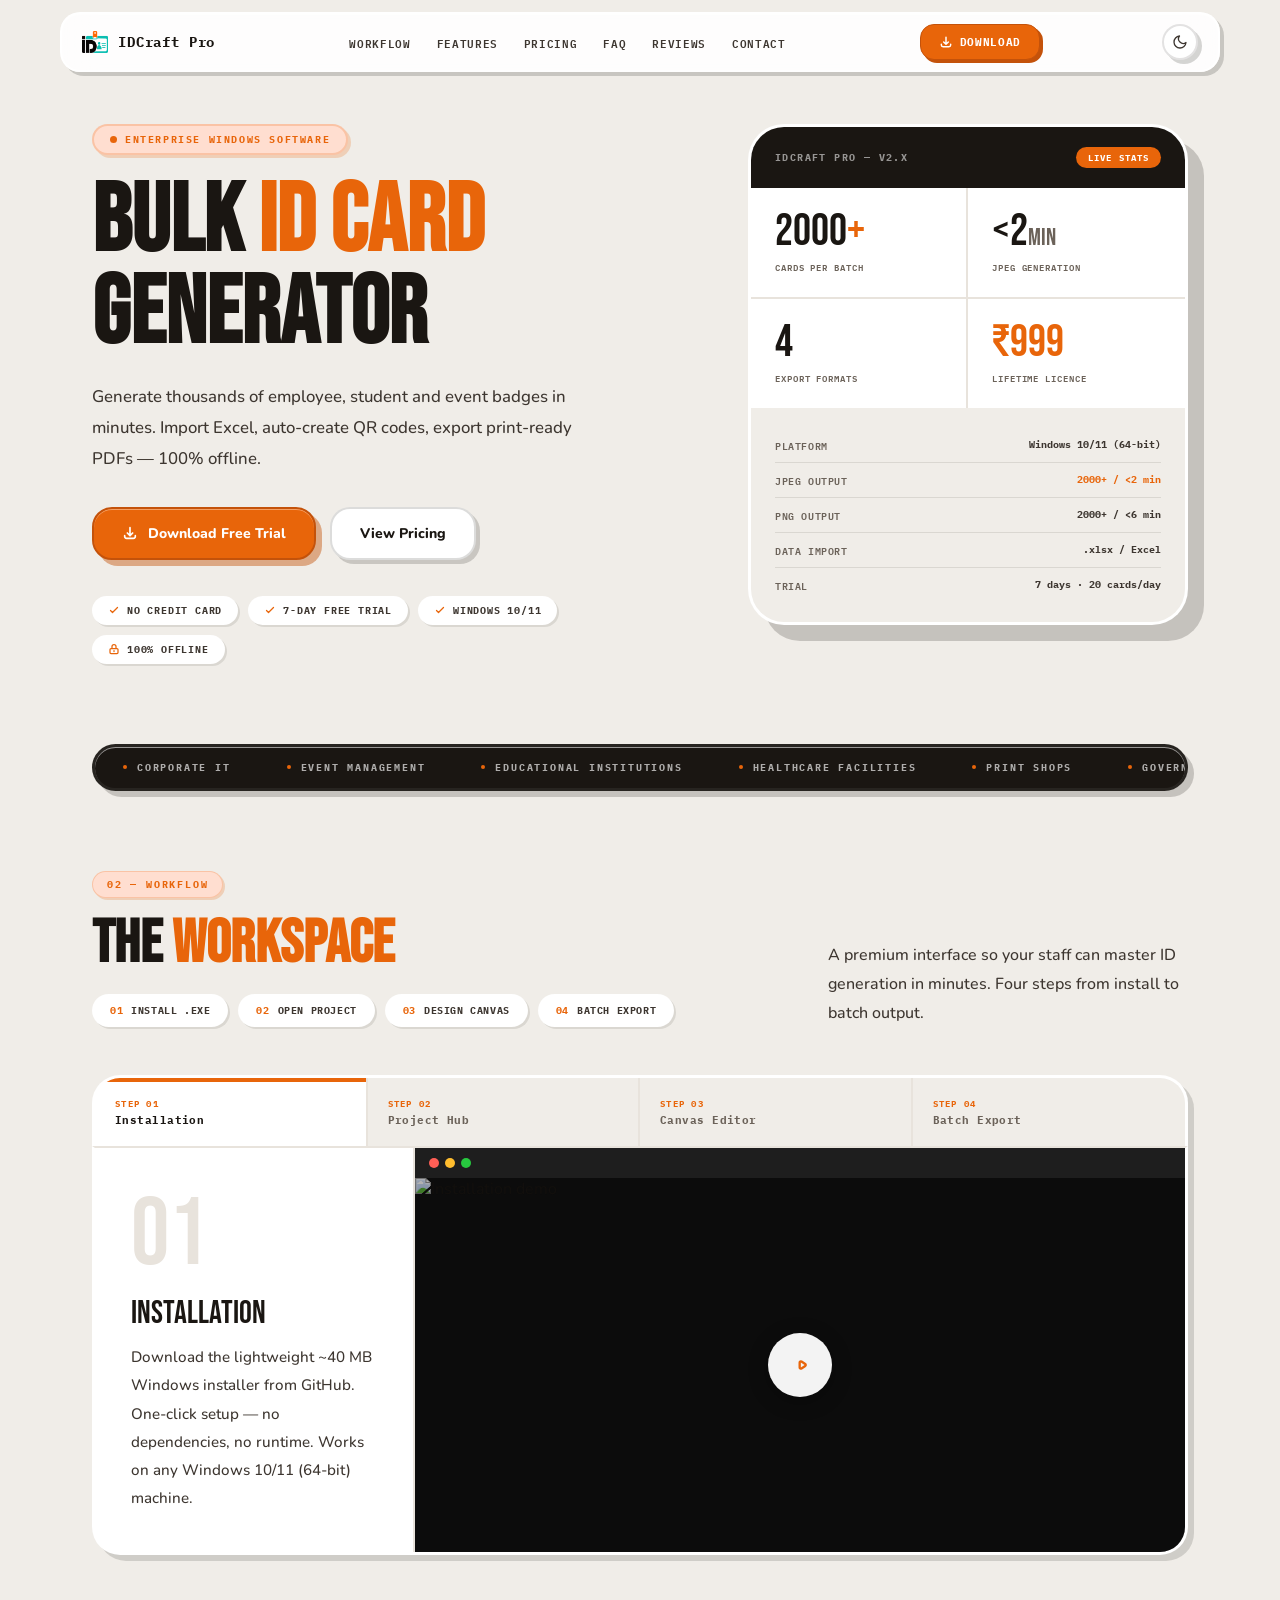
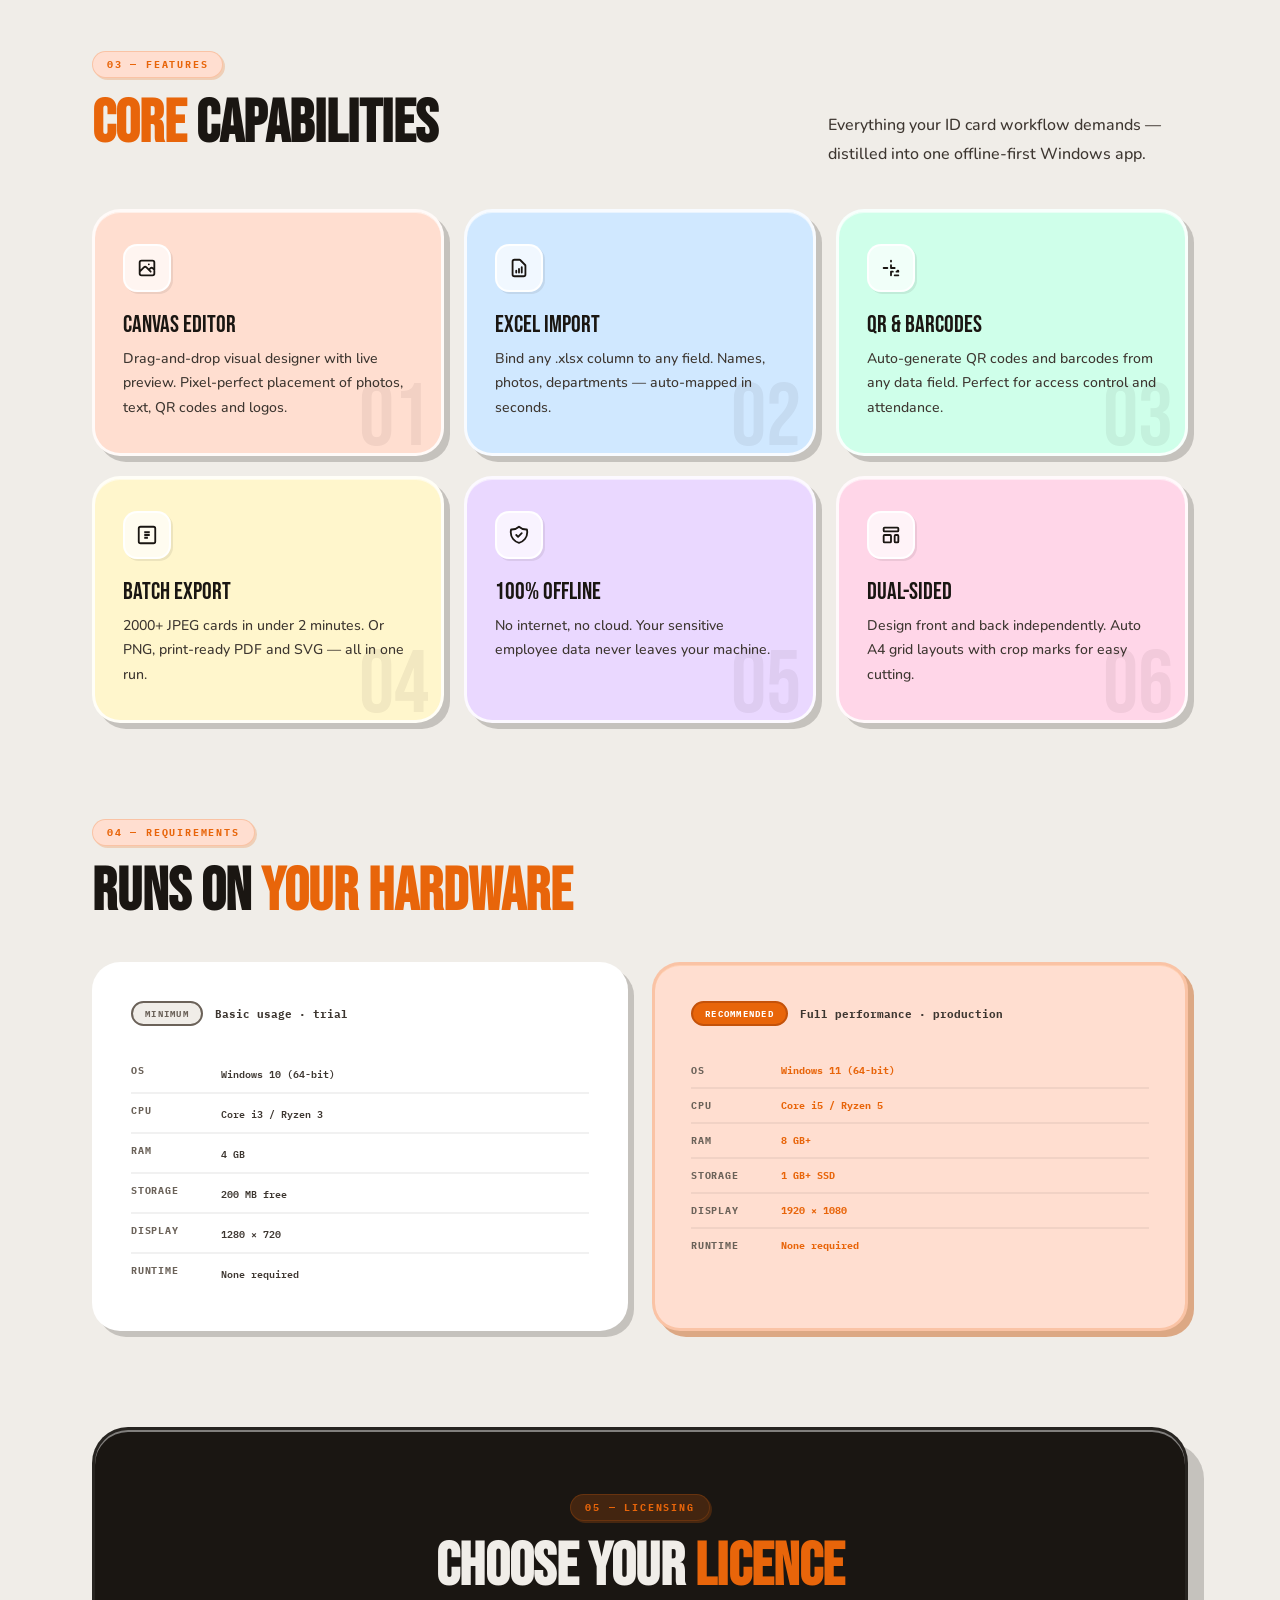
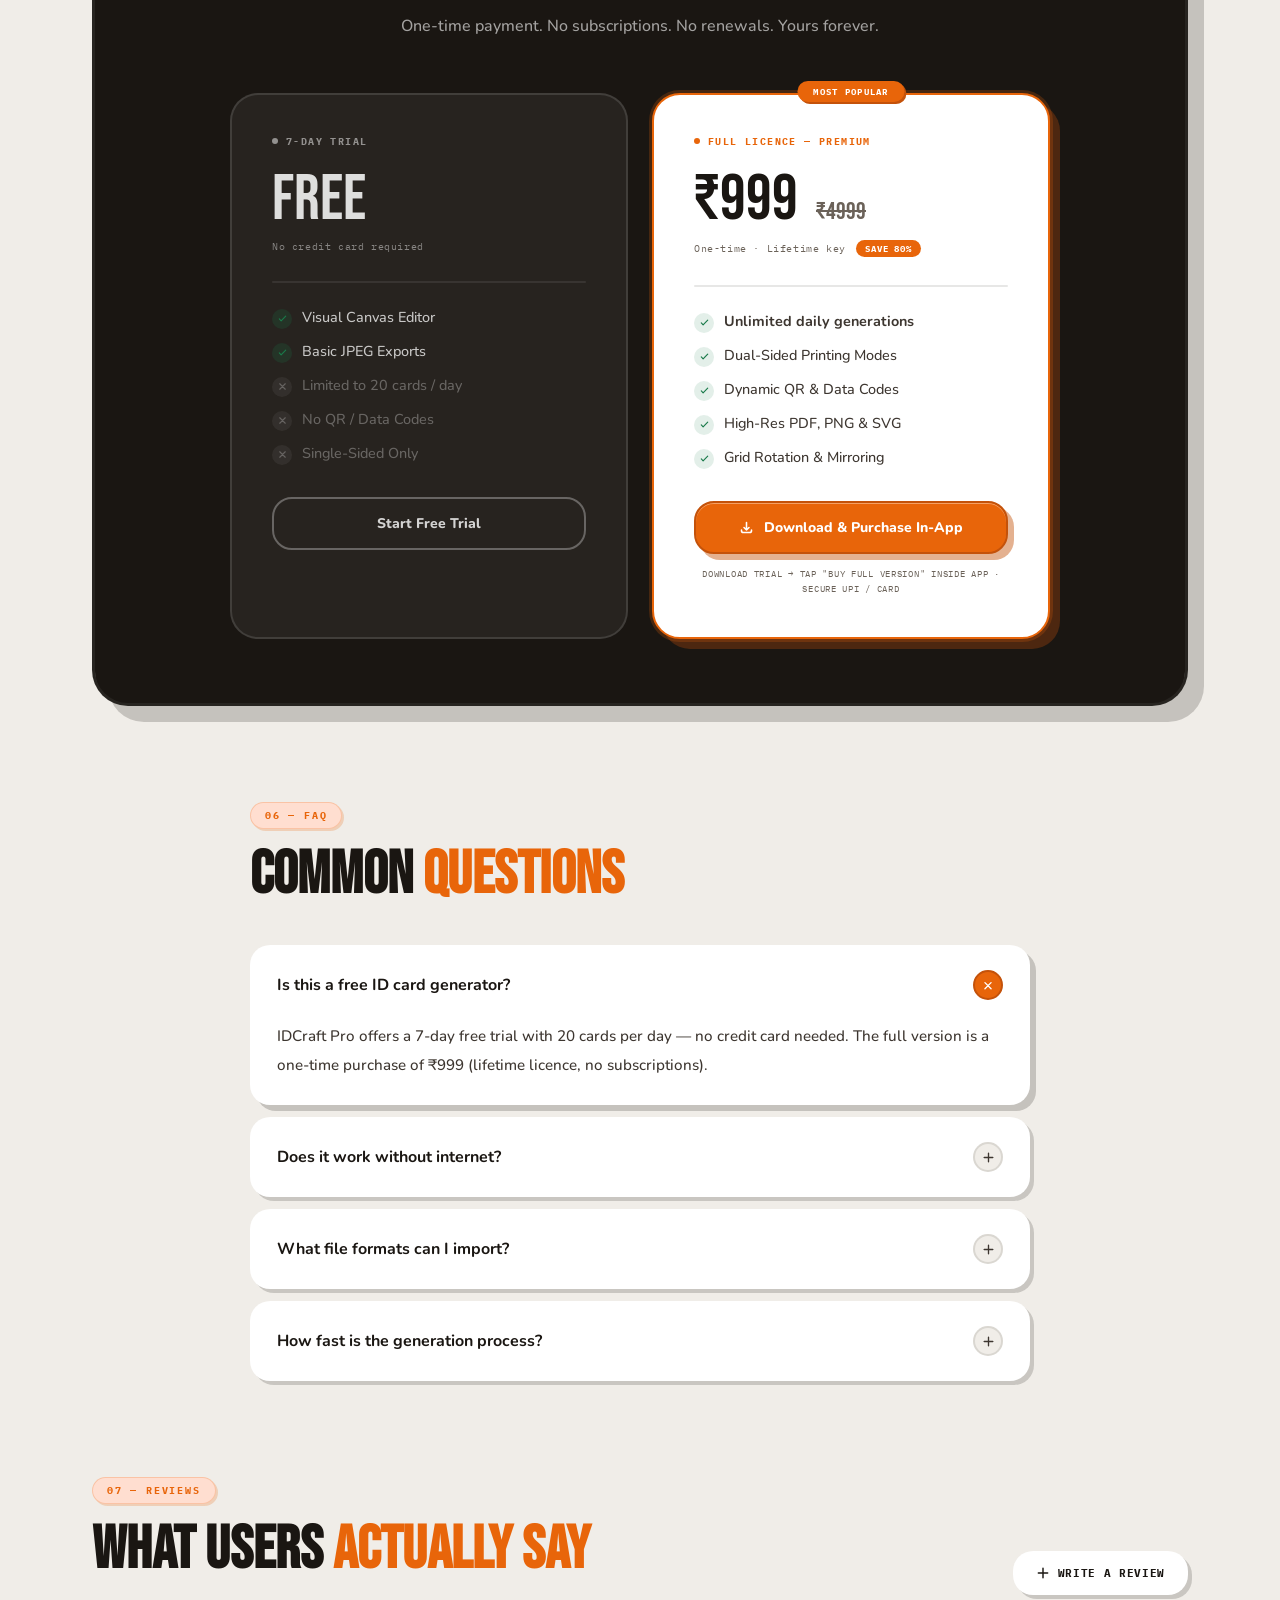
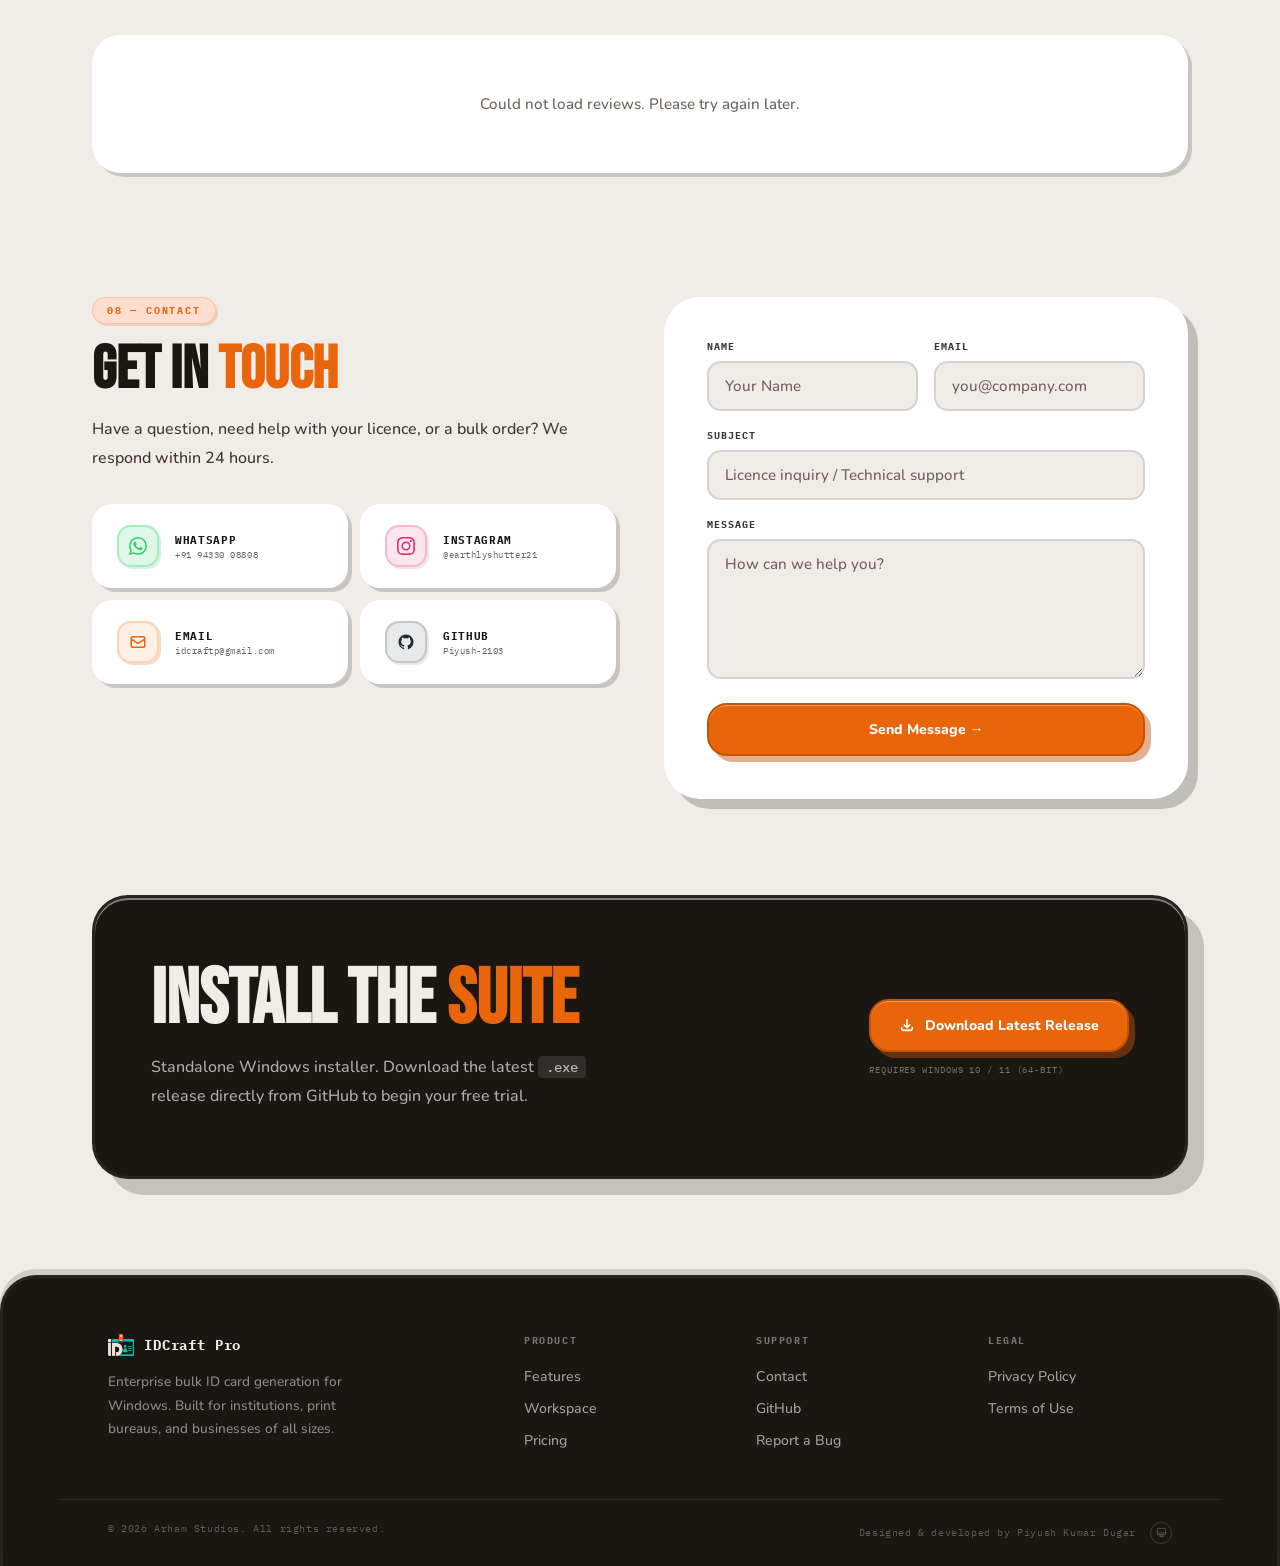
==== commit 242910ab: "Update index.html" ====
--- a/index.html
+++ b/index.html
@@ -323,13 +323,13 @@
             <div class="ch-icon" style="background:rgba(37,211,102,.15);border-color:rgba(37,211,102,.3);color:#25D366;box-shadow:2px 2px 0 rgba(37,211,102,.2)"><svg fill="currentColor" viewBox="0 0 24 24"><path d="M17.472 14.382c-.297-.149-1.758-.867-2.03-.967-.273-.099-.471-.148-.67.15-.197.297-.767.966-.94 1.164-.173.199-.347.223-.644.075-.297-.15-1.255-.463-2.39-1.475-.888-.788-1.489-1.761-1.663-2.059-.173-.297-.018-.458.13-.606.134-.133.298-.347.446-.52.149-.174.198-.298.298-.497.099-.198.05-.371-.025-.52-.075-.149-.669-1.612-.916-2.207-.242-.579-.487-.5-.669-.51h-.57c-.198 0-.52.074-.792.372-.272.297-1.04 1.016-1.04 2.479 0 1.462 1.065 2.875 1.213 3.074.149.198 2.096 3.2 5.077 4.487.709.306 1.262.489 1.694.625.712.227 1.36.195 1.871.118.571-.085 1.758-.719 2.006-1.413.248-.694.248-1.289.173-1.413-.074-.124-.272-.198-.57-.347m-5.421 7.403h-.004a9.87 9.87 0 01-5.031-1.378l-.361-.214-3.741.982.998-3.648-.235-.374a9.86 9.86 0 01-1.51-5.26c.001-5.45 4.436-9.884 9.888-9.884 2.64 0 5.122 1.03 6.988 2.898a9.825 9.825 0 012.893 6.994c-.003 5.45-4.437 9.884-9.885 9.884m8.413-18.297A11.815 11.815 0 0012.05 0C5.495 0 .16 5.335.157 11.892c0 2.096.547 4.142 1.588 5.945L.057 24l6.305-1.654a11.882 11.882 0 005.683 1.448h.005c6.554 0 11.89-5.335 11.893-11.893a11.821 11.821 0 00-3.48-8.413z"/></svg></div>
             <div><div class="ch-name">WhatsApp</div><div class="ch-sub">+91 94330 08808</div></div>
           </a>
-          <a href="https://instagram.com/arhamstudios.in" target="_blank" rel="noopener" class="channel" aria-label="Follow on Instagram">
+          <a href="https://instagram.com/earthlyshutter21" target="_blank" rel="noopener" class="channel" aria-label="Follow on Instagram">
             <div class="ch-icon" style="background:rgba(225,48,108,.12);border-color:rgba(225,48,108,.25);color:#E1306C;box-shadow:2px 2px 0 rgba(225,48,108,.15)"><svg fill="currentColor" viewBox="0 0 24 24"><path d="M12 2.163c3.204 0 3.584.012 4.85.07 3.252.148 4.771 1.691 4.919 4.919.058 1.265.069 1.645.069 4.849 0 3.205-.012 3.584-.069 4.849-.149 3.225-1.664 4.771-4.919 4.919-1.266.058-1.644.07-4.85.07-3.204 0-3.584-.012-4.849-.07-3.26-.149-4.771-1.699-4.919-4.92-.058-1.265-.07-1.644-.07-4.849 0-3.204.013-3.583.07-4.849.149-3.227 1.664-4.771 4.919-4.919 1.266-.057 1.645-.069 4.849-.069zM12 0C8.741 0 8.333.014 7.053.072 2.695.272.273 2.69.073 7.052.014 8.333 0 8.741 0 12c0 3.259.014 3.668.072 4.948.2 4.358 2.618 6.78 6.98 6.98C8.333 23.986 8.741 24 12 24c3.259 0 3.668-.014 4.948-.072 4.354-.2 6.782-2.618 6.979-6.98.059-1.28.073-1.689.073-4.948 0-3.259-.014-3.667-.072-4.947-.196-4.354-2.617-6.78-6.979-6.98C15.668.014 15.259 0 12 0zm0 5.838a6.162 6.162 0 100 12.324 6.162 6.162 0 000-12.324zM12 16a4 4 0 110-8 4 4 0 010 8zm6.406-11.845a1.44 1.44 0 100 2.881 1.44 1.44 0 000-2.881z"/></svg></div>
-            <div><div class="ch-name">Instagram</div><div class="ch-sub">@arhamstudios.in</div></div>
+            <div><div class="ch-name">Instagram</div><div class="ch-sub">@earthlyshutter21</div></div>
           </a>
-          <a href="mailto:arhamstudios.in@gmail.com" class="channel" aria-label="Send an email">
+          <a href="mailto:idcraftp@gmail.com" class="channel" aria-label="Send an email">
             <div class="ch-icon"><svg fill="none" stroke="currentColor" stroke-width="2" viewBox="0 0 24 24"><path stroke-linecap="round" stroke-linejoin="round" d="M3 8l7.89 5.26a2 2 0 002.22 0L21 8M5 19h14a2 2 0 002-2V7a2 2 0 00-2-2H5a2 2 0 00-2 2v10a2 2 0 002 2z"/></svg></div>
-            <div><div class="ch-name">Email</div><div class="ch-sub">arhamstudios.in@gmail.com</div></div>
+            <div><div class="ch-name">Email</div><div class="ch-sub">idcraftp@gmail.com</div></div>
           </a>
           <a href="https://github.com/Piyush-2103" target="_blank" rel="noopener" class="channel" aria-label="View GitHub profile">
             <div class="ch-icon" style="background:rgba(36,41,47,.1);border-color:rgba(36,41,47,.18);color:#24292F;box-shadow:2px 2px 0 rgba(36,41,47,.1)"><svg fill="currentColor" viewBox="0 0 24 24"><path fill-rule="evenodd" clip-rule="evenodd" d="M12 2C6.477 2 2 6.484 2 12.017c0 4.425 2.865 8.18 6.839 9.504.5.092.682-.217.682-.483 0-.237-.008-.868-.013-1.703-2.782.605-3.369-1.343-3.369-1.343-.454-1.158-1.11-1.466-1.11-1.466-.908-.62.069-.608.069-.608 1.003.07 1.531 1.032 1.531 1.032.892 1.53 2.341 1.088 2.91.832.092-.647.35-1.088.636-1.338-2.22-.253-4.555-1.113-4.555-4.951 0-1.093.39-1.988 1.029-2.688-.103-.253-.446-1.272.098-2.65 0 0 .84-.27 2.75 1.026A9.564 9.564 0 0112 6.844c.85.004 1.705.115 2.504.337 1.909-1.296 2.747-1.027 2.747-1.027.546 1.379.202 2.398.1 2.651.64.7 1.028 1.595 1.028 2.688 0 3.848-2.339 4.695-4.566 4.943.359.309.678.92.678 1.855 0 1.338-.012 2.419-.012 2.747 0 .268.18.58.688.482A10.019 10.019 0 0022 12.017C22 6.484 17.522 2 12 2z"/></svg></div>
@@ -411,4 +411,4 @@
 
 <script defer src="script.js"></script>
 </body>
-</html>+</html>
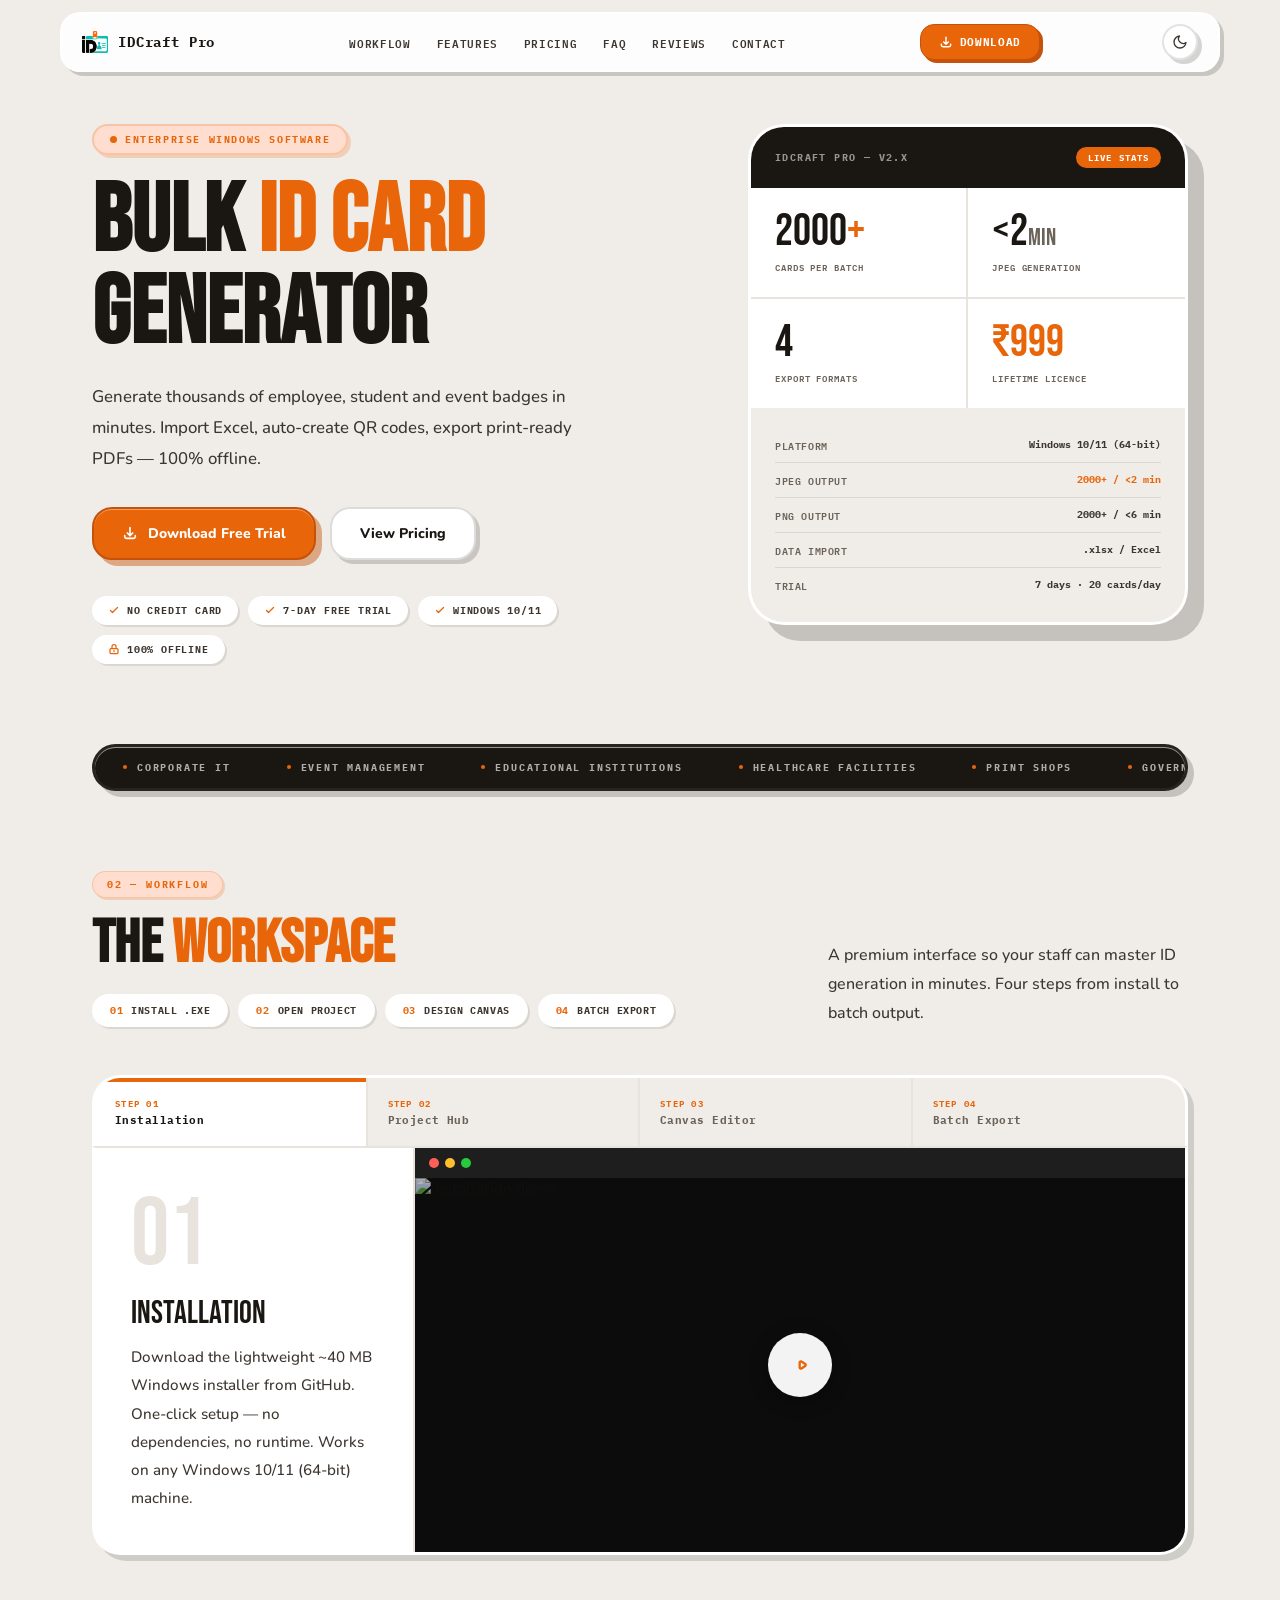
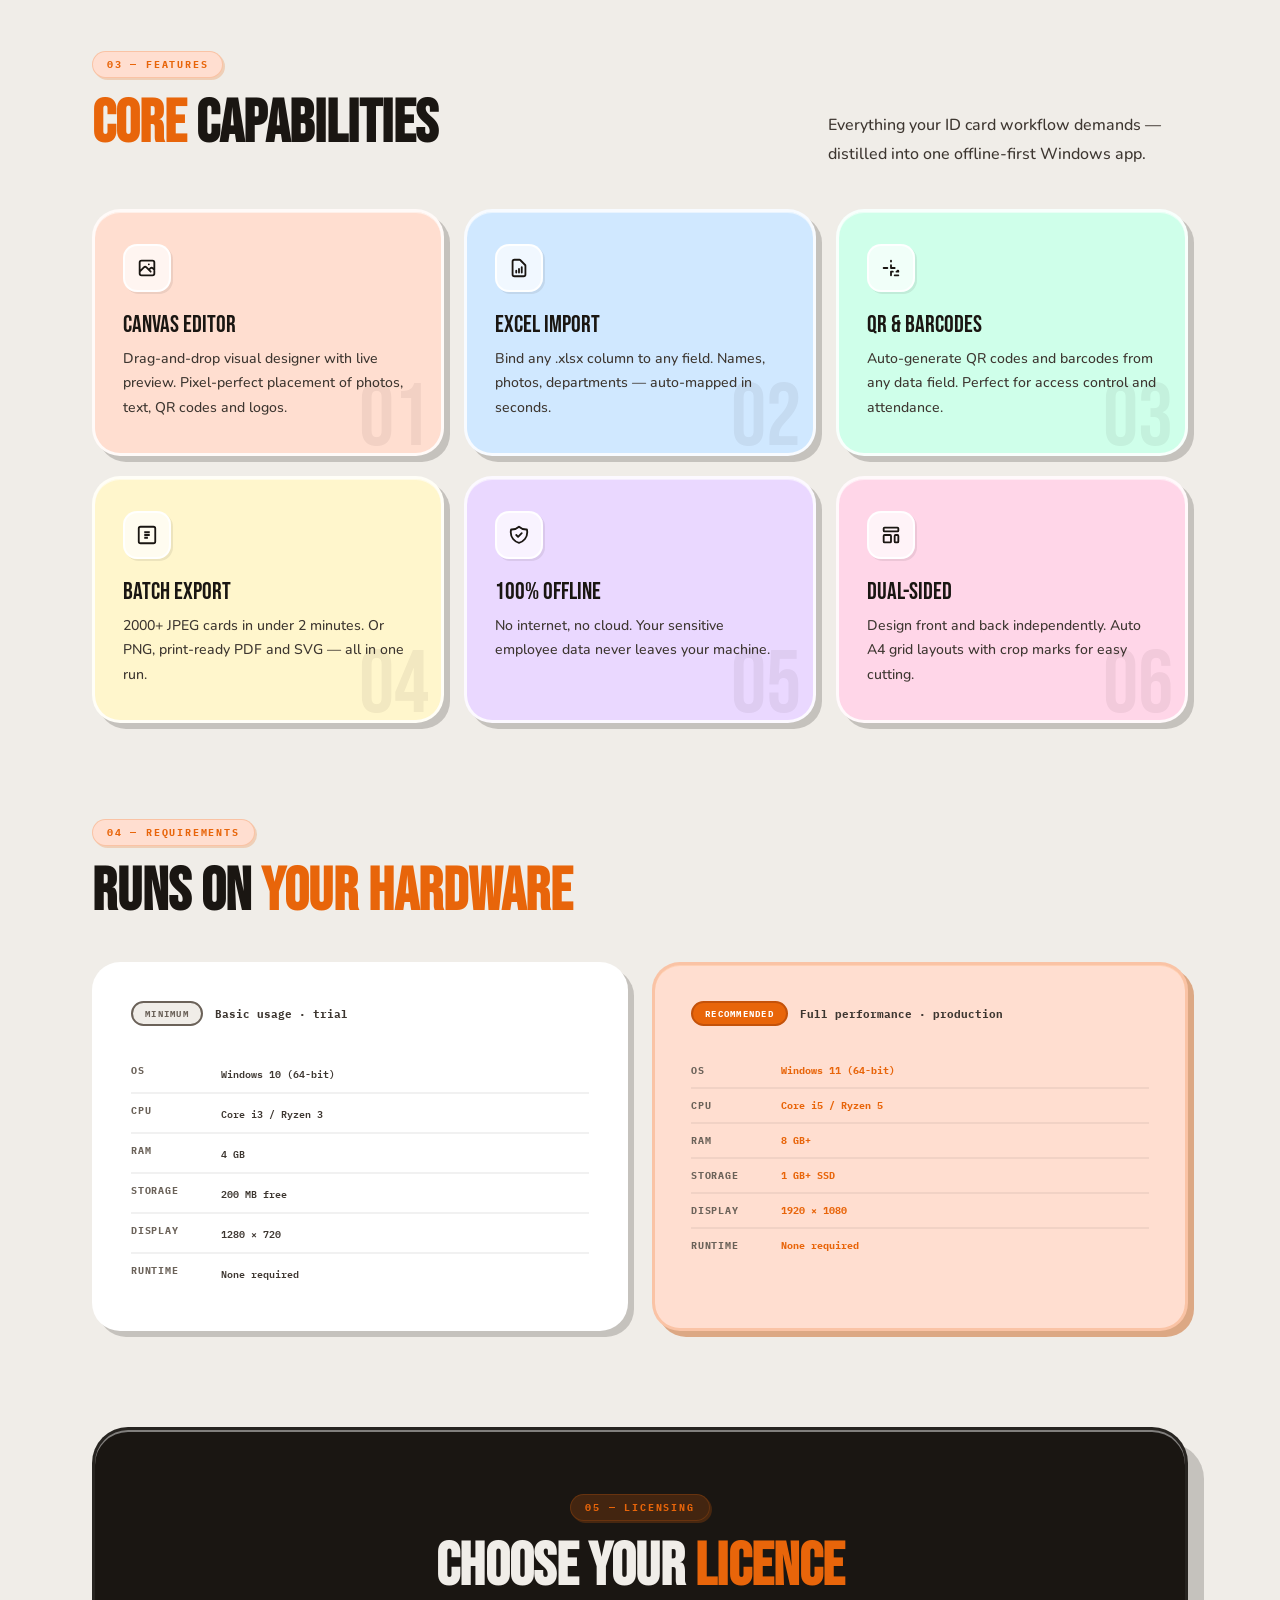
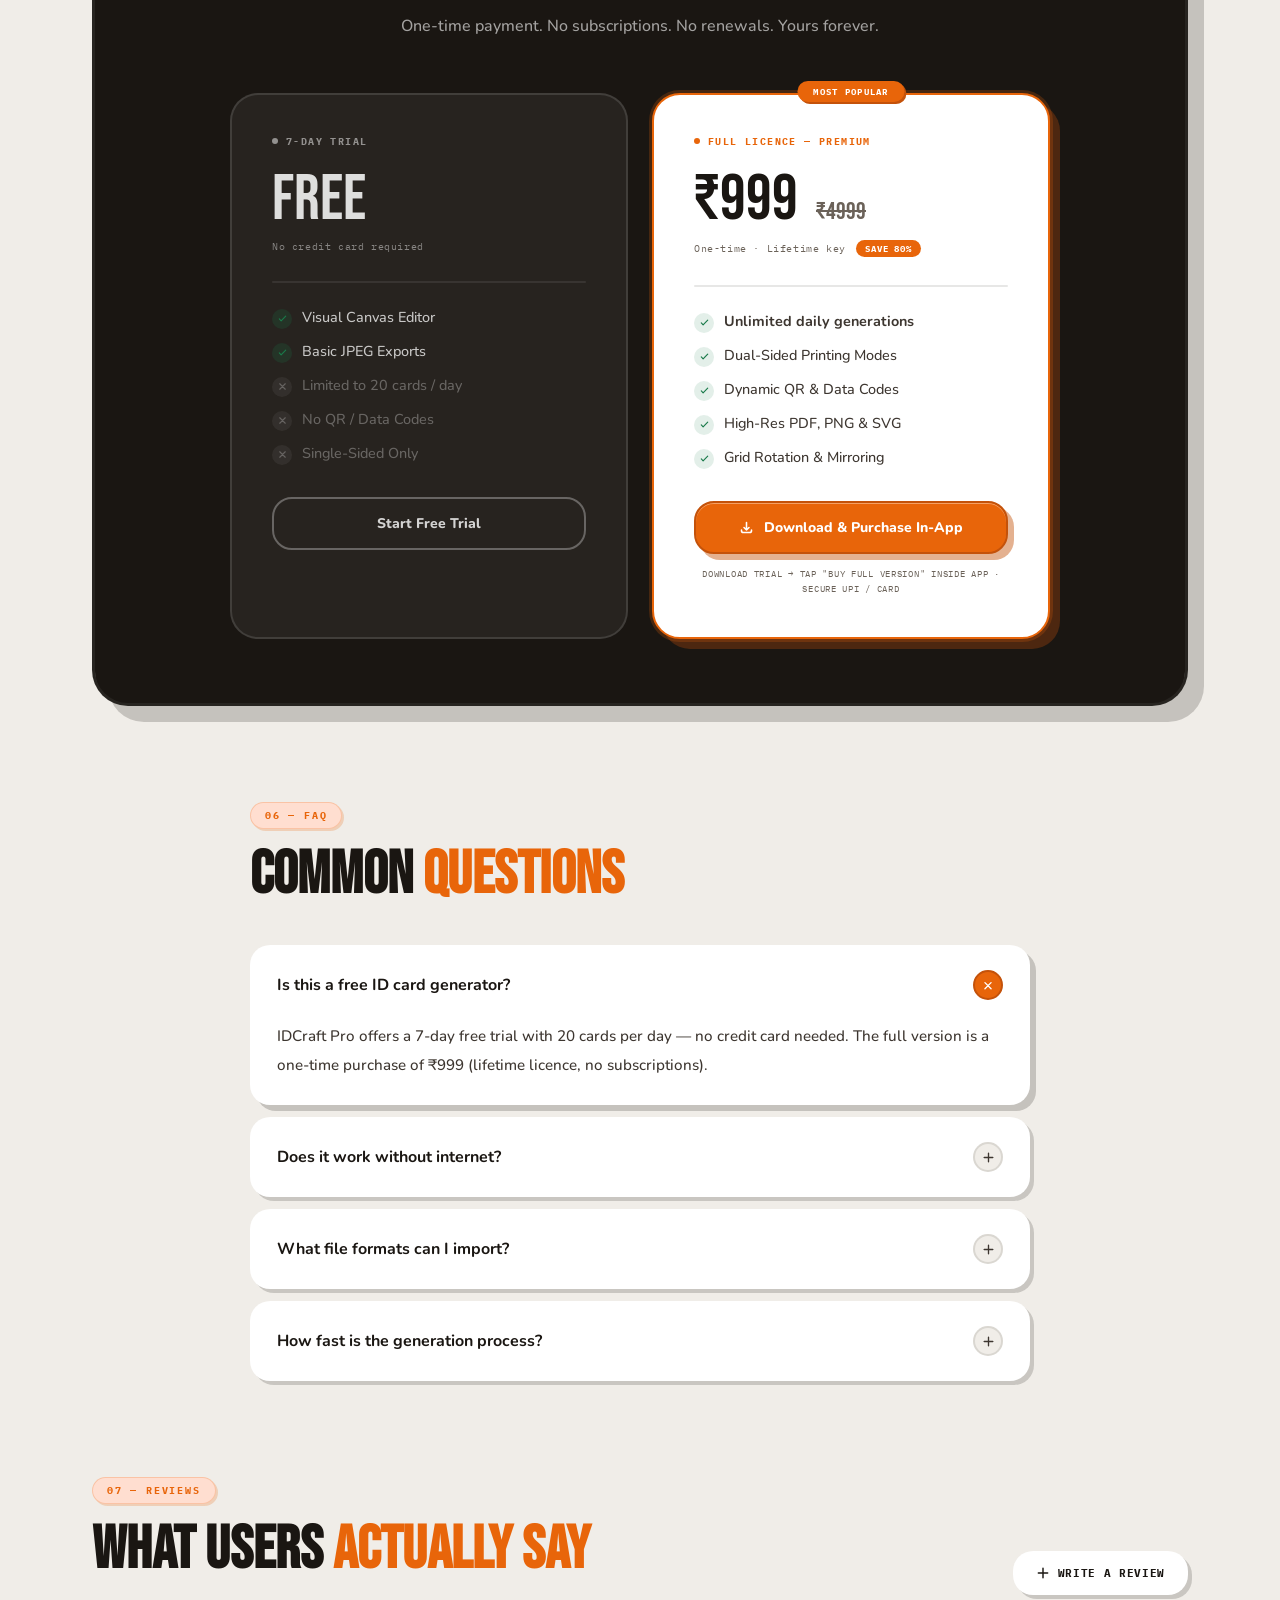
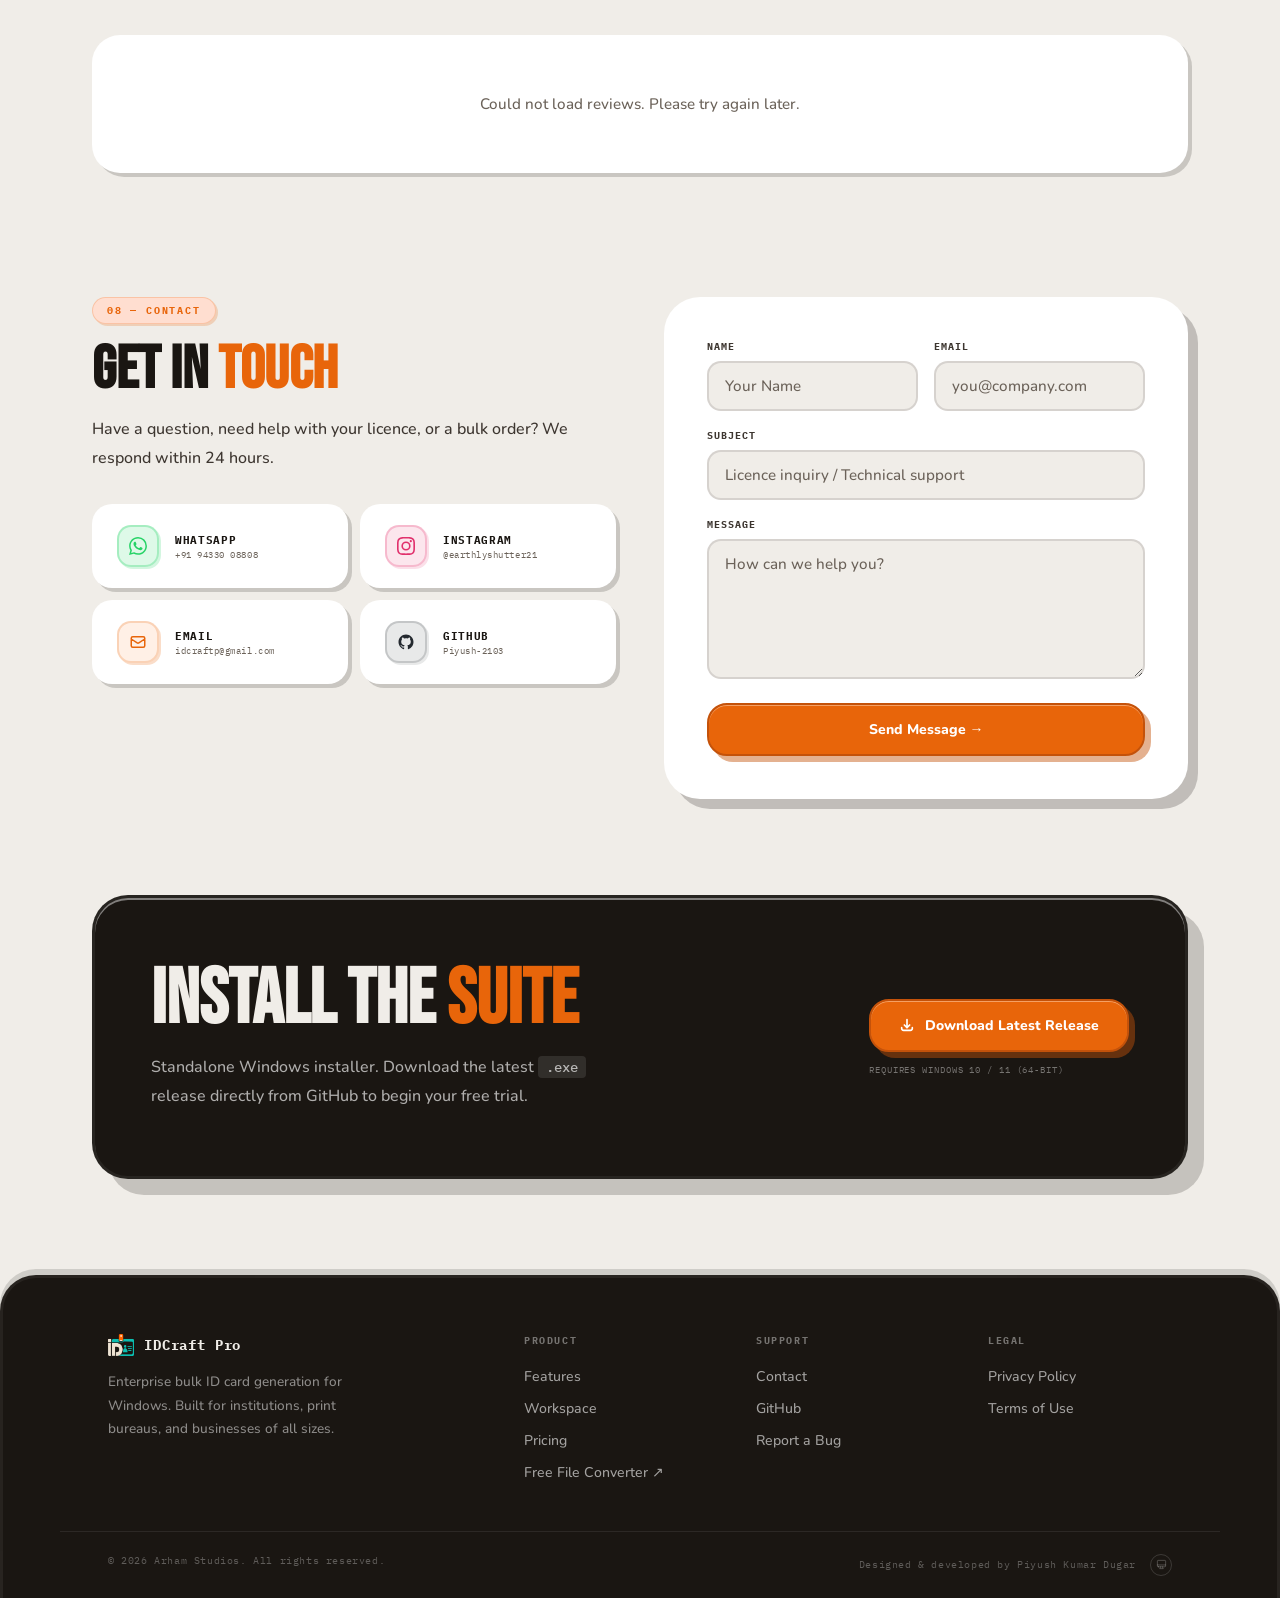
==== commit b29d4238: "Add files via upload" ====
--- a/index.html
+++ b/index.html
@@ -36,6 +36,7 @@
     <a href="#workflow" class="ml">Workflow</a><a href="#features" class="ml">Features</a>
     <a href="#pricing" class="ml">Pricing</a><a href="#faq" class="ml">FAQ</a>
     <a href="#reviews" class="ml">Reviews</a><a href="#contact" class="ml">Contact</a>
+    <a href="transmorph.html" target="_blank" style="color:var(--amber);background:var(--amber-lt);border-radius:var(--rsm);padding:8px 12px;">Free Tools ↗</a>
     <a href="https://github.com/Piyush-2103/IDCraft-Pro/releases/latest/download/IDCraft-Pro-Setup.exe" class="ml mob-cta">&#11015; Download Free Trial</a>
   </nav>
 </header>
@@ -377,9 +378,9 @@
       <div class="footer-brand-row"><img src="N5.png" alt="IDCraft Pro" width="26" height="22"><span class="footer-brand-name">IDCraft Pro</span></div>
       <p class="footer-brand-desc">Enterprise bulk ID card generation for Windows. Built for institutions, print bureaus, and businesses of all sizes.</p>
     </div>
-    <div><div class="footer-col-title">Product</div><ul class="footer-links"><li><a href="#features">Features</a></li><li><a href="#workflow">Workspace</a></li><li><a href="#pricing">Pricing</a></li></ul></div>
+    <div><div class="footer-col-title">Product</div><ul class="footer-links"><li><a href="#features">Features</a></li><li><a href="#workflow">Workspace</a></li><li><a href="#pricing">Pricing</a></li><li><a href="transmorph.html" target="_blank">Free File Converter ↗</a></li></ul></div>
     <div><div class="footer-col-title">Support</div><ul class="footer-links"><li><a href="#contact">Contact</a></li><li><a href="https://github.com/Piyush-2103/IDCraft-Pro" target="_blank">GitHub</a></li><li><a href="https://github.com/Piyush-2103/IDCraft-Pro/issues" target="_blank">Report a Bug</a></li></ul></div>
-    <div><div class="footer-col-title">Legal</div><ul class="footer-links"><li><a href="#">Privacy Policy</a></li><li><a href="#">Terms of Use</a></li></ul></div>
+    <div><div class="footer-col-title">Legal</div><ul class="footer-links"><li><a href="privacy.html">Privacy Policy</a></li><li><a href="terms.html">Terms of Use</a></li></ul></div>
   </div>
   <div class="footer-bottom">
   <p>&copy; 2026 Arham Studios. All rights reserved.</p>
@@ -411,4 +412,4 @@
 
 <script defer src="script.js"></script>
 </body>
-</html>
+</html>
--- a/styles.css
+++ b/styles.css
@@ -1,7 +1,7 @@
 *,*::before,*::after{box-sizing:border-box;margin:0;padding:0}
 :root{
   --amber:#E8650A;--amber-dk:#C4520A;--amber-lt:#FFF0E6;--amber-md:rgba(232,101,10,.22);
-  --bg:#F0EDE8;--bg2:#E8E3DC;--ink:#1A1612;--ink2:#3D3630;--ink3:#6B6259;
+  --bg:#F0EDE8;--bg2:#E8E3DC;--ink:#1A1612;--ink2:#3D3630;--ink3:#6B6259;--star-empty:#D8D0C4;
   --white:#FFFFFF;--rule:rgba(26,22,18,.1);--success:#1A7A4A;
   --peach:#FFDED0;--sky:#D0E8FF;--mint:#CFFFEA;--lemon:#FFF6CC;--lilac:#EAD8FF;--rose:#FFD6E8;
   --body:'Nunito',sans-serif;--disp:'Bebas Neue',sans-serif;--mono:'IBM Plex Mono',monospace;
@@ -202,7 +202,31 @@
 .price-note{font-family:var(--mono);font-size:9px;letter-spacing:.08em;text-transform:uppercase;color:var(--ink3);text-align:center;margin-top:12px;line-height:1.7}
 .btn-wout{display:inline-flex;align-items:center;justify-content:center;gap:10px;width:100%;font-family:var(--body);font-weight:800;font-size:14px;padding:15px 24px;min-height:52px;border-radius:var(--rmd);background:transparent;border:2px solid rgba(255,255,255,.3);color:rgba(255,255,255,.8);cursor:pointer;transition:border-color .18s,background .18s,transform .18s var(--ease)}
 .btn-wout:hover{border-color:rgba(255,255,255,.7);background:rgba(255,255,255,.08);transform:translateY(-2px)}
-@media(max-width:700px){.price-grid{grid-template-columns:1fr}#pricing{padding:0 0 56px}.pricing-blob{padding:40px 24px}}
+@media(max-width:700px){
+  #pricing{padding:0 0 56px}
+  .pricing-blob{padding:36px 18px;border-radius:var(--rlg)}
+  .pricing-top{margin-bottom:32px}
+  .pricing-top .sec-title{font-size:clamp(1.9rem,7vw,2.6rem)}
+  .pricing-top .sec-sub{font-size:.88rem;padding:0 8px}
+  .price-grid{grid-template-columns:1fr;gap:20px;max-width:420px}
+  .price-card{padding:28px 22px}
+  .price-card.featured{margin-top:14px}
+  .price-card.featured::before{font-size:8px;padding:4px 14px;top:-12px}
+  .price-tier{font-size:9px;margin-bottom:14px}
+  .price-amount{font-size:2.8rem}
+  .price-old{font-size:1.1rem}
+  .price-meta{font-size:9px;margin-bottom:20px}
+  .price-divider{margin-bottom:18px}
+  .price-list{gap:10px;margin-bottom:24px}
+  .price-list li{font-size:.85rem}
+  .pcheck{width:18px;height:18px}
+  .price-note{font-size:8px;line-height:1.6}
+}
+@media(max-width:380px){
+  .pricing-blob{padding:28px 14px}
+  .price-card{padding:22px 16px}
+  .price-amount{font-size:2.4rem}
+}
 /* FAQ */
 #faq{padding:0 0 96px}
 .faq-wrap{max-width:780px;margin:0 auto}
@@ -268,7 +292,7 @@
 .rv-input:focus{border-color:var(--amber);box-shadow:0 0 0 3px var(--amber-lt);outline:none}
 .rv-2col{display:grid;grid-template-columns:1fr 1fr;gap:14px;margin-bottom:18px}
 .rv-star-row{display:flex;gap:8px;flex-direction:row}
-.rv-star{font-size:30px;cursor:pointer;color:var(--bg2);transition:color .15s,transform .15s;line-height:1;user-select:none}
+.rv-star{font-size:30px;cursor:pointer;color:var(--star-empty);transition:color .15s,transform .15s;line-height:1;user-select:none}
 .rv-star.lit{color:var(--amber)}
 .rv-star:hover{transform:scale(1.15)}
 #review-modal .btn{width:100%;margin-top:8px}
@@ -351,9 +375,63 @@
 /* ═══════════════════════════════════════════════
    DARK THEME
 ═══════════════════════════════════════════════ */
+/* ═══════════════════════════════════════════════
+   THEME TRANSITION ANIMATION
+═══════════════════════════════════════════════ */
+
+/* Smooth color crossfade as a baseline for every browser,
+   so even without the circular reveal the swap feels soft */
+body, .nav-inner, .hero-card, .faq-item, .req-card, .review-card,
+.channel, .cf-card, .rv-box, .dev-box, #rating-bar, #open-review-modal,
+#load-more-btn, .wf-tabs, .wf-panels, .ml, .price-card, .feat-card,
+.trust-chip, .wf-pill, .hero-badge, footer, .pricing-blob, .dl-blob,
+.ticker-wrap, .hcard-top, .form-field, .rv-input, .dev-input,
+#theme-toggle, #section-breadcrumb, #mobile-cta-float {
+  transition: background-color .45s ease, border-color .45s ease,
+              color .45s ease, box-shadow .45s ease;
+}
+
+/* View Transitions API — circular reveal driven by JS clip-path animation.
+   The NEW snapshot must always sit above the OLD one so the clip-path
+   reveal is actually visible regardless of which direction we're going. */
+::view-transition-old(root),
+::view-transition-new(root) {
+  animation: none;
+  mix-blend-mode: normal;
+  display: block;
+}
+::view-transition-old(root) { z-index: 1; }
+::view-transition-new(root) { z-index: 9999; }
+
+/* Fallback ripple — used on browsers without View Transitions API */
+.theme-ripple {
+  position: fixed; z-index: 99998; pointer-events: none;
+  width: 0; height: 0; border-radius: 50%;
+  background: var(--bg);
+  transform: translate(-50%, -50%);
+  opacity: 0;
+  transition: width .6s cubic-bezier(0.65,0,0.35,1),
+              height .6s cubic-bezier(0.65,0,0.35,1),
+              opacity .6s ease;
+}
+
+/* Respect reduced-motion preference */
+@media (prefers-reduced-motion: reduce) {
+  body, .nav-inner, .hero-card, .faq-item, .req-card, .review-card,
+  .channel, .cf-card, .rv-box, .dev-box, #rating-bar, #open-review-modal,
+  #load-more-btn, .wf-tabs, .wf-panels, .ml, .price-card, .feat-card,
+  .trust-chip, .wf-pill, .hero-badge, footer, .pricing-blob, .dl-blob,
+  .ticker-wrap, .hcard-top, .form-field, .rv-input, .dev-input,
+  #theme-toggle, #section-breadcrumb, #mobile-cta-float {
+    transition: none;
+  }
+  .theme-ripple { transition: none; }
+}
+
 [data-theme="dark"] {
   --bg:    #0D0B09;
   --bg2:   #1A1612;
+  --star-empty: #4A4038;
   --ink:   #F5EFE6;
   --ink2:  #D4C9BA;
   --ink3:  #8A7E72;
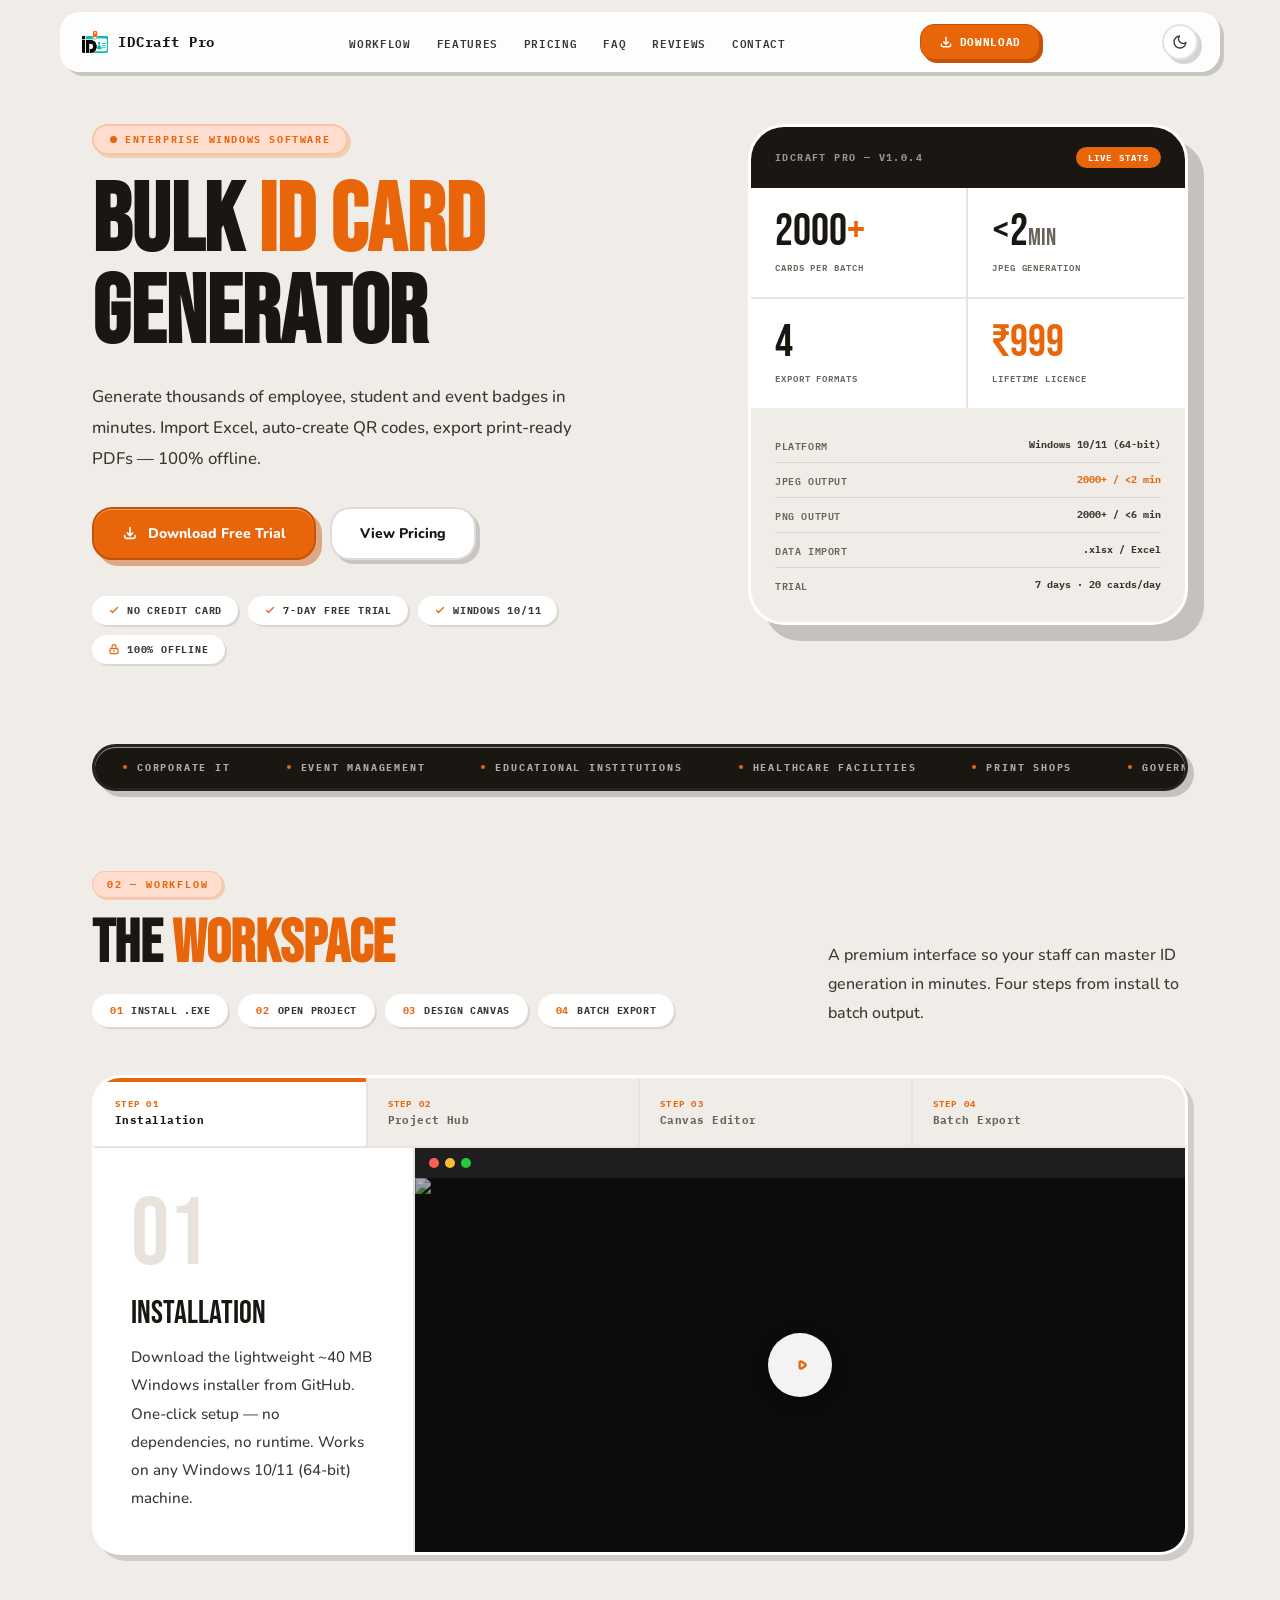
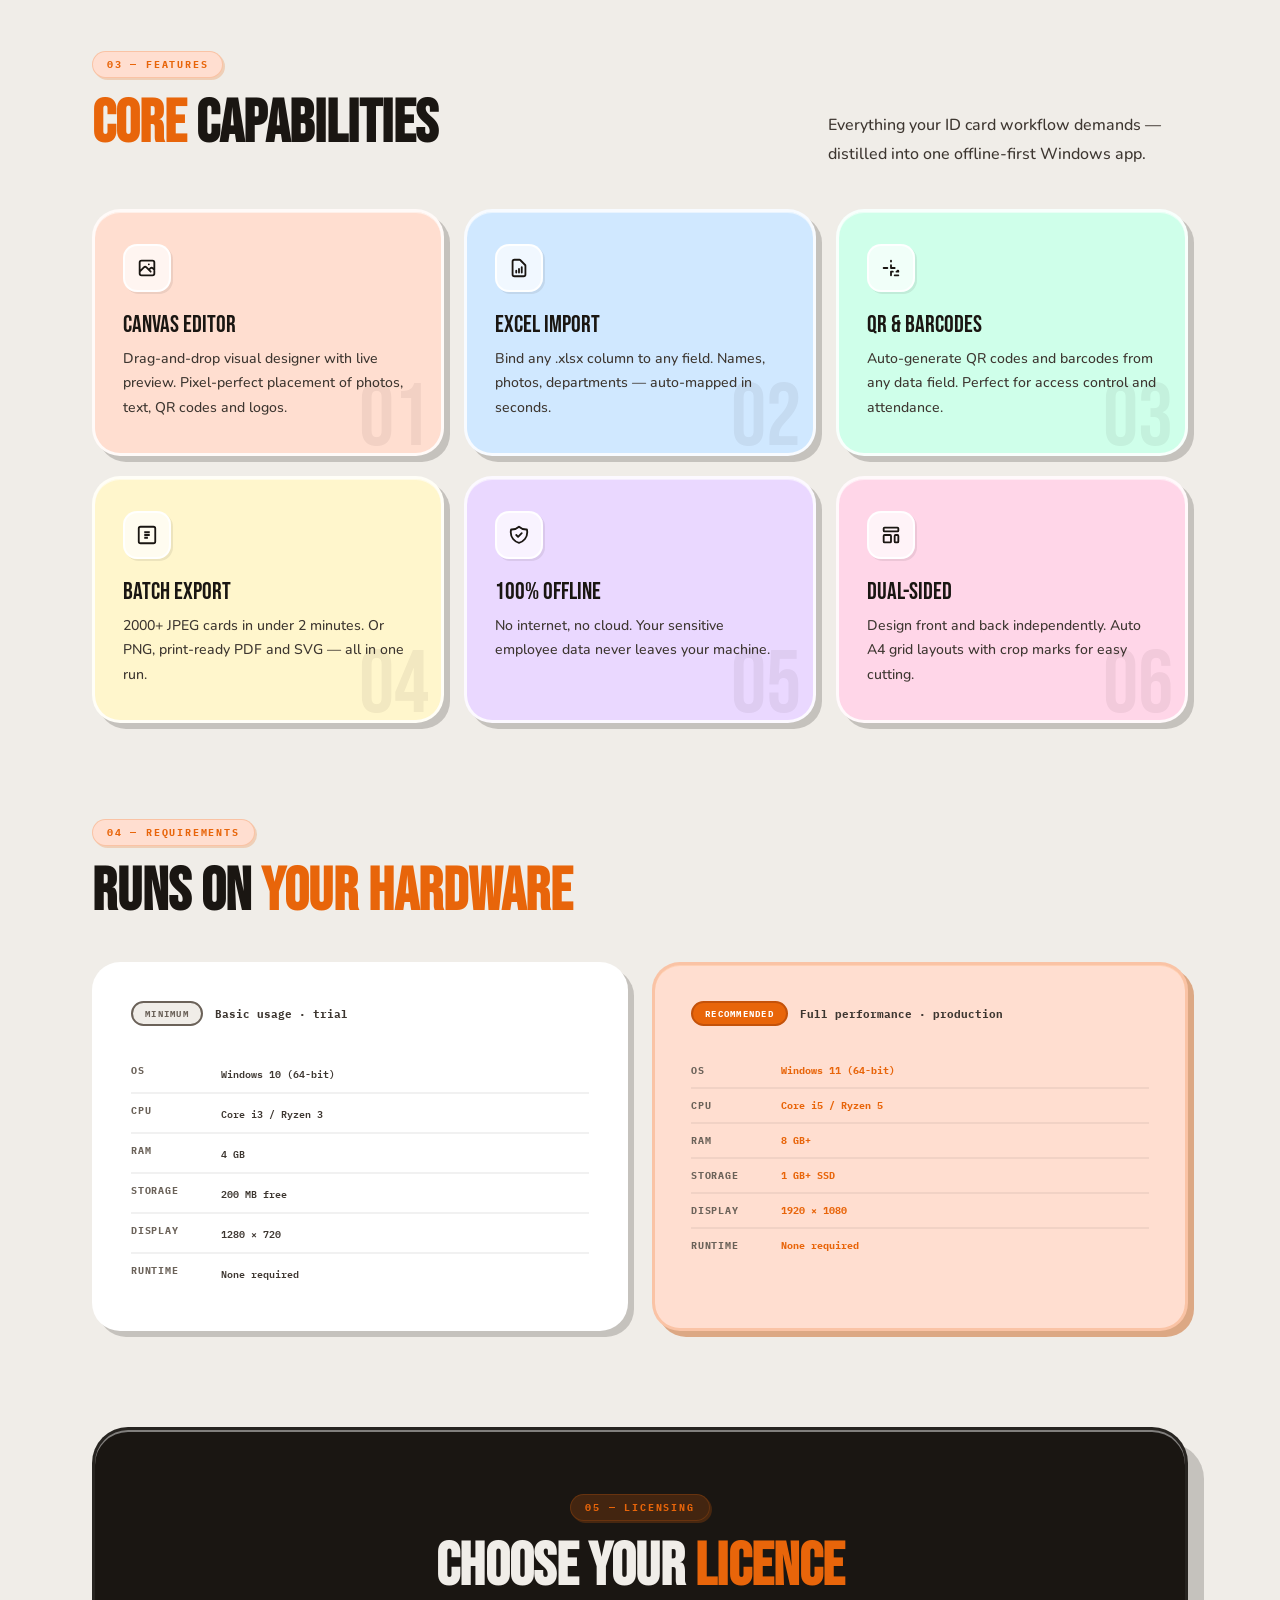
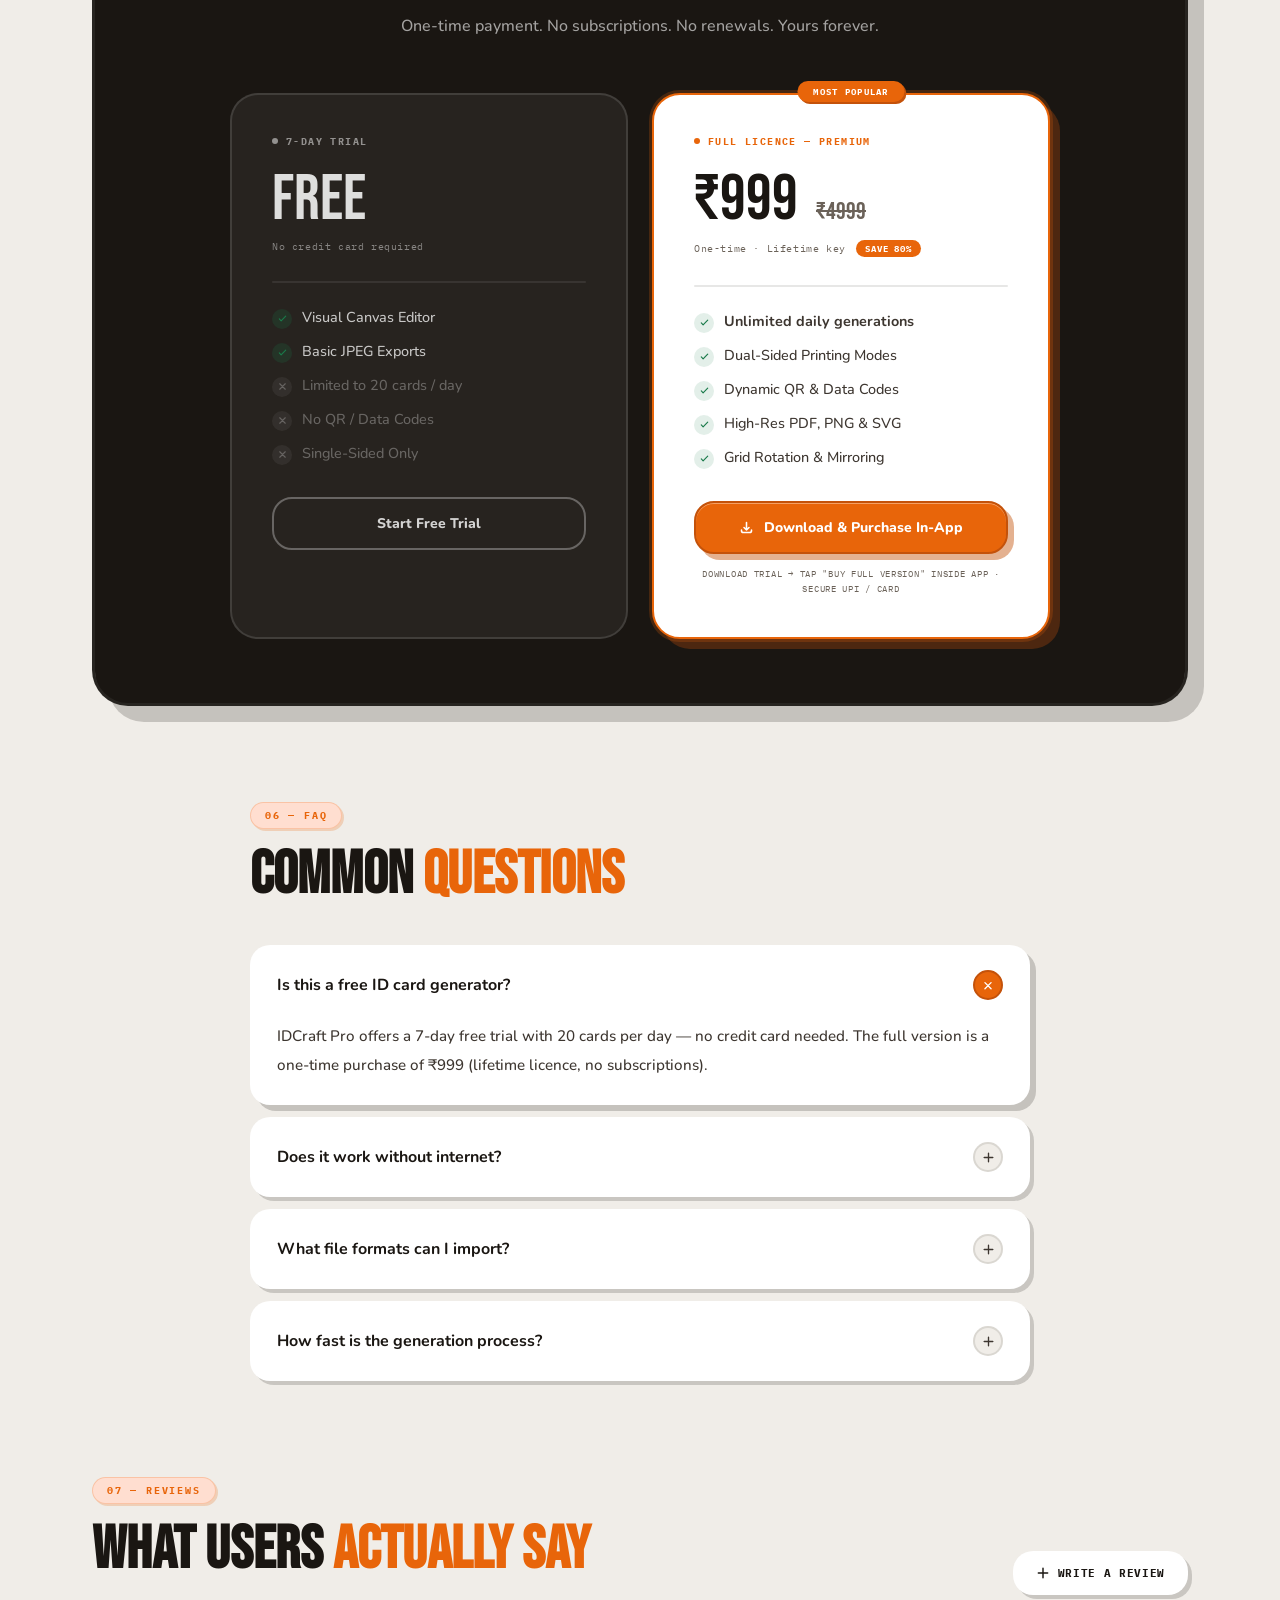
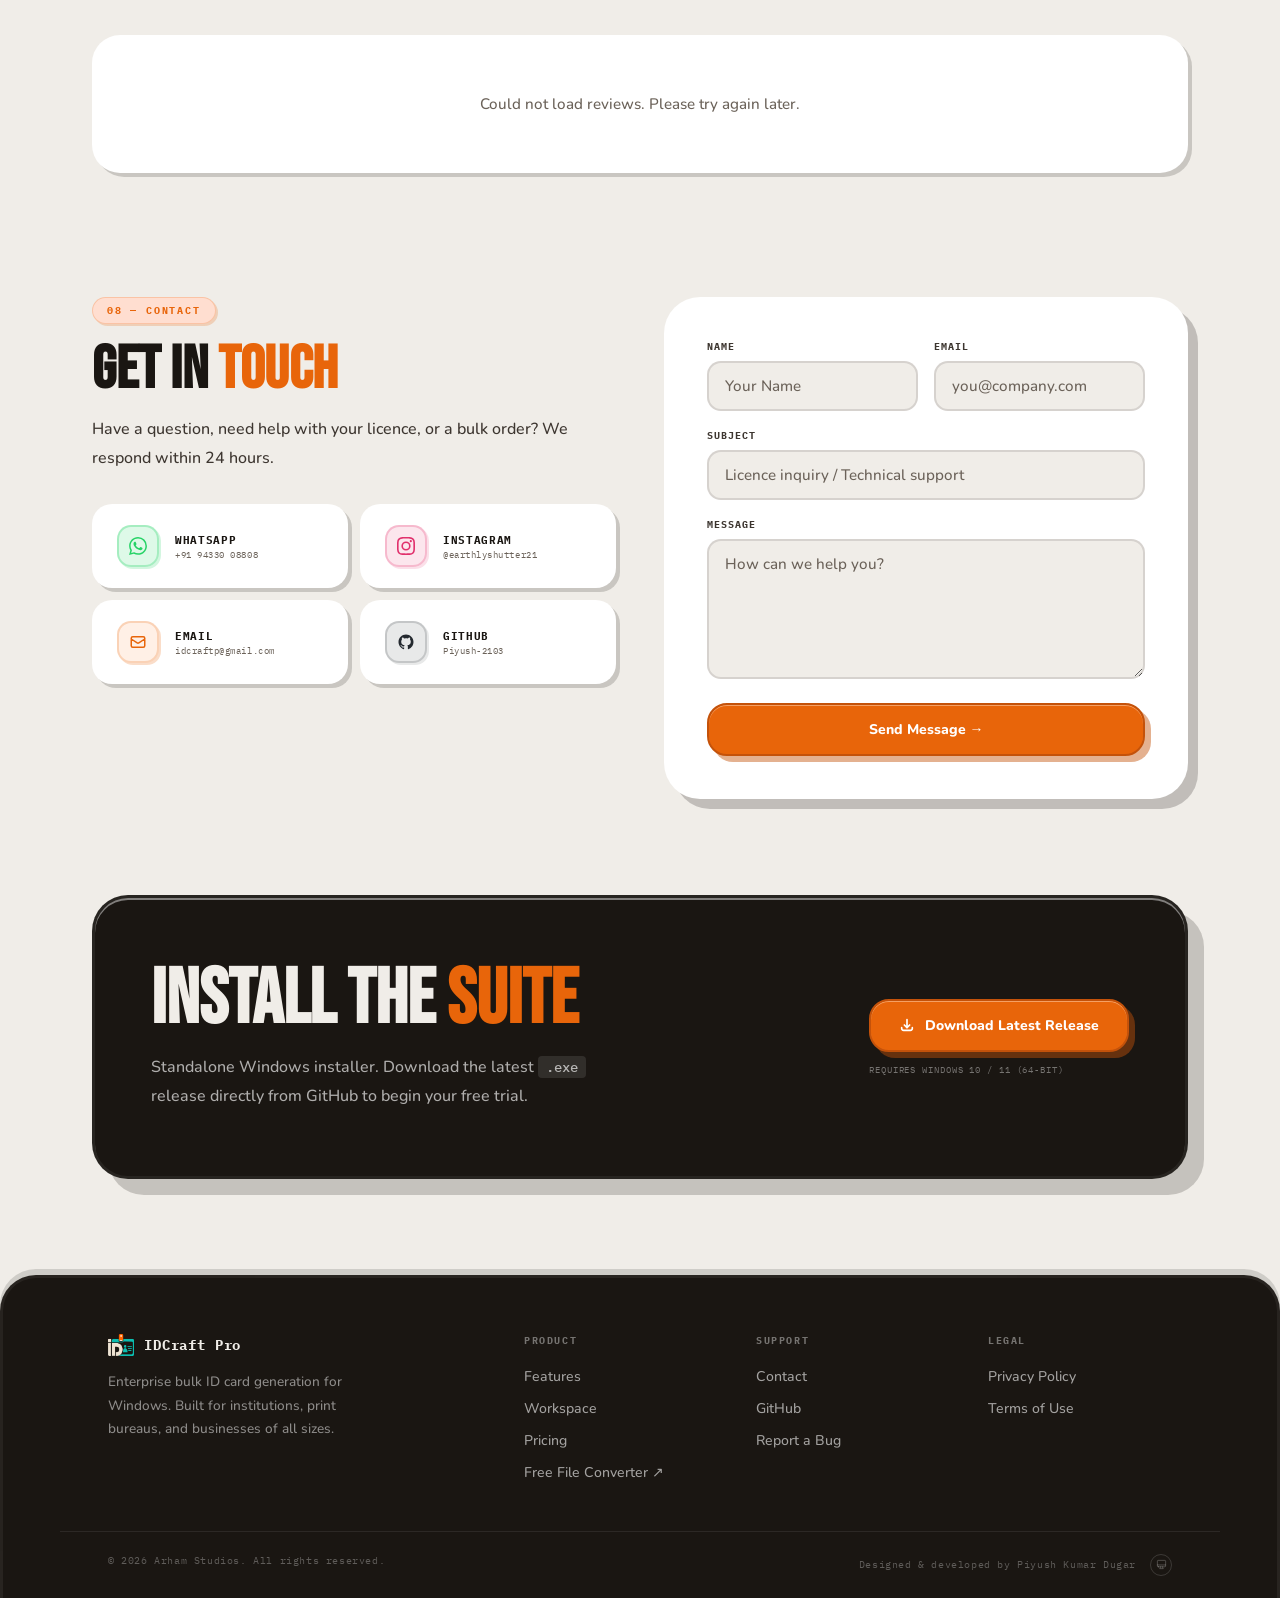
==== commit b02c87ae: "Update index.html" ====
--- a/index.html
+++ b/index.html
@@ -64,7 +64,7 @@
       </div>
       <div class="rv d2">
         <div class="hero-card">
-          <div class="hcard-top"><span class="hcard-label">IDCraft Pro &mdash; v2.x</span><span class="hcard-pill">Live Stats</span></div>
+          <div class="hcard-top"><span class="hcard-label">IDCraft Pro &mdash; v1.0.4</span><span class="hcard-pill">Live Stats</span></div>
           <div class="hero-stats">
             <div class="hero-stat"><div class="hstat-n">2000<span class="a">+</span></div><div class="hstat-l">Cards per batch</div></div>
             <div class="hero-stat"><div class="hstat-n">&lt;2<span style="font-size:1.5rem;color:var(--ink3)">min</span></div><div class="hstat-l">JPEG generation</div></div>
@@ -412,4 +412,4 @@
 
 <script defer src="script.js"></script>
 </body>
-</html>+</html>
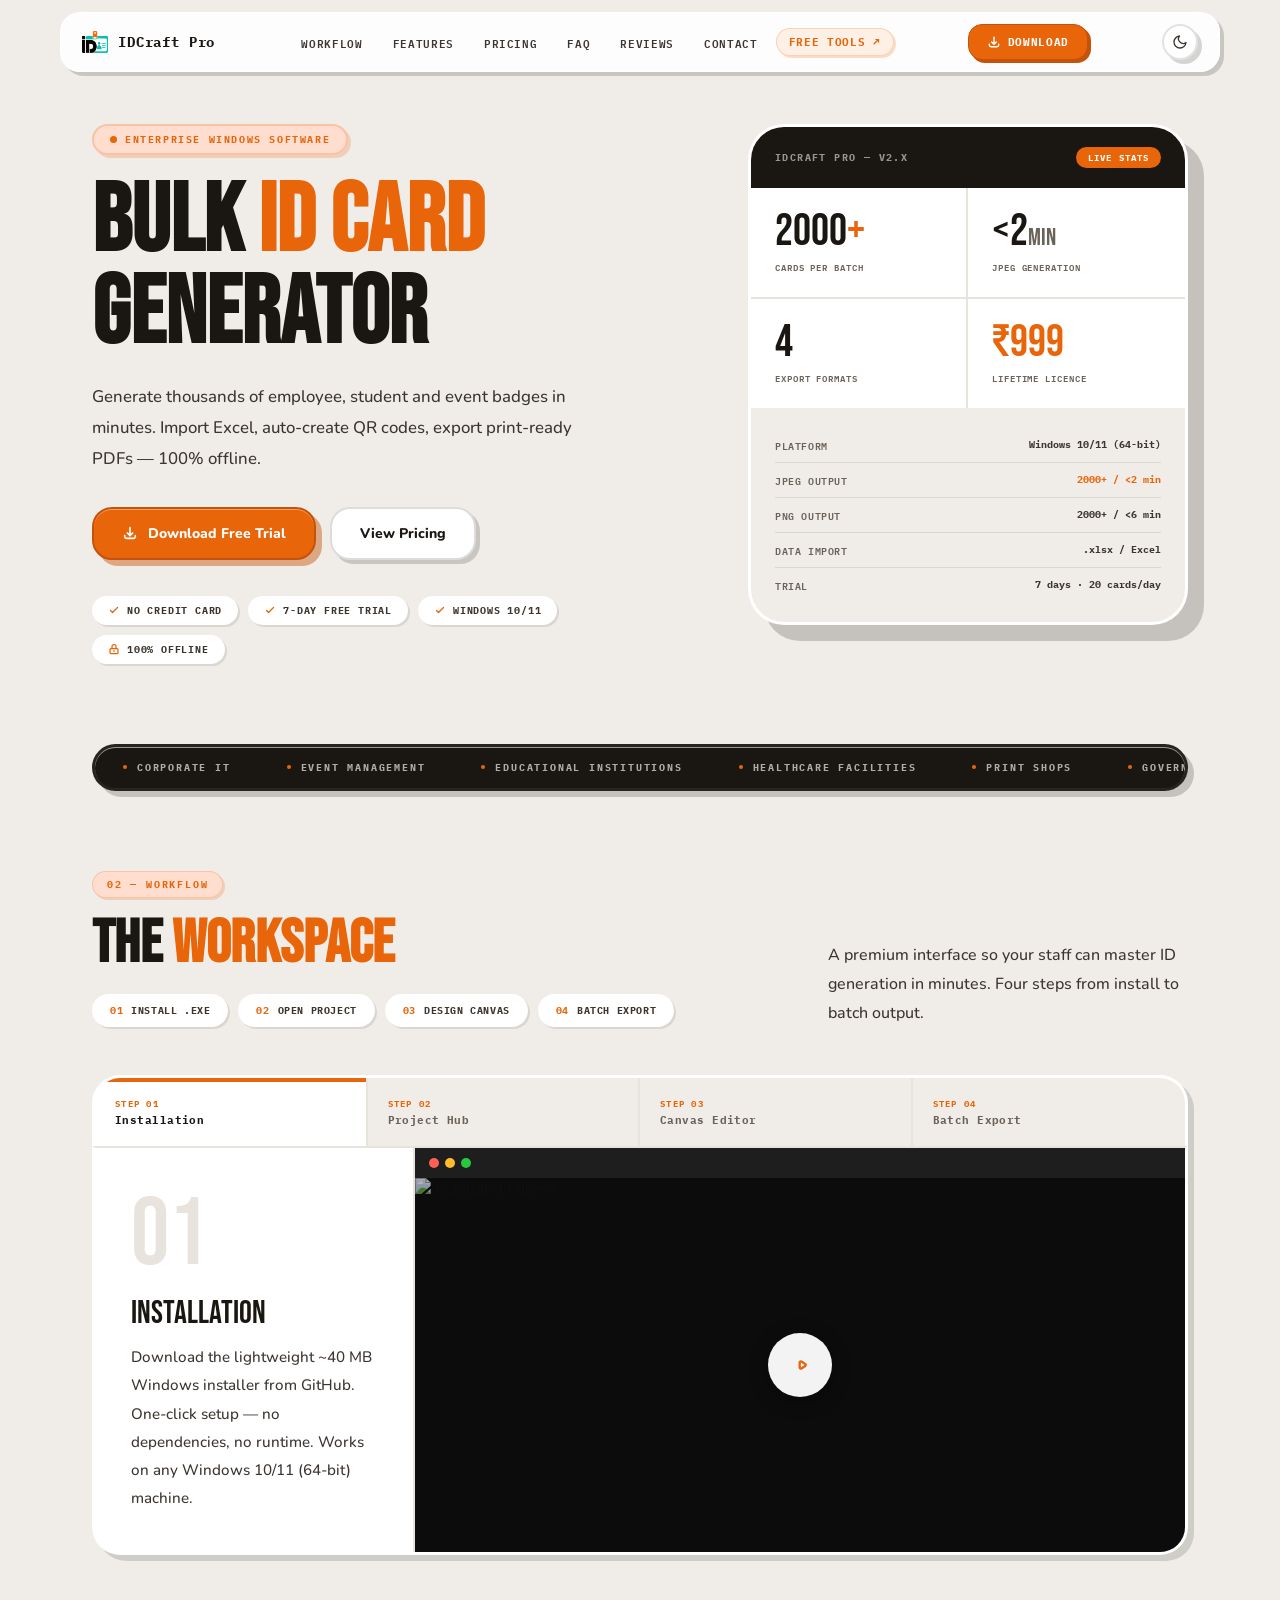
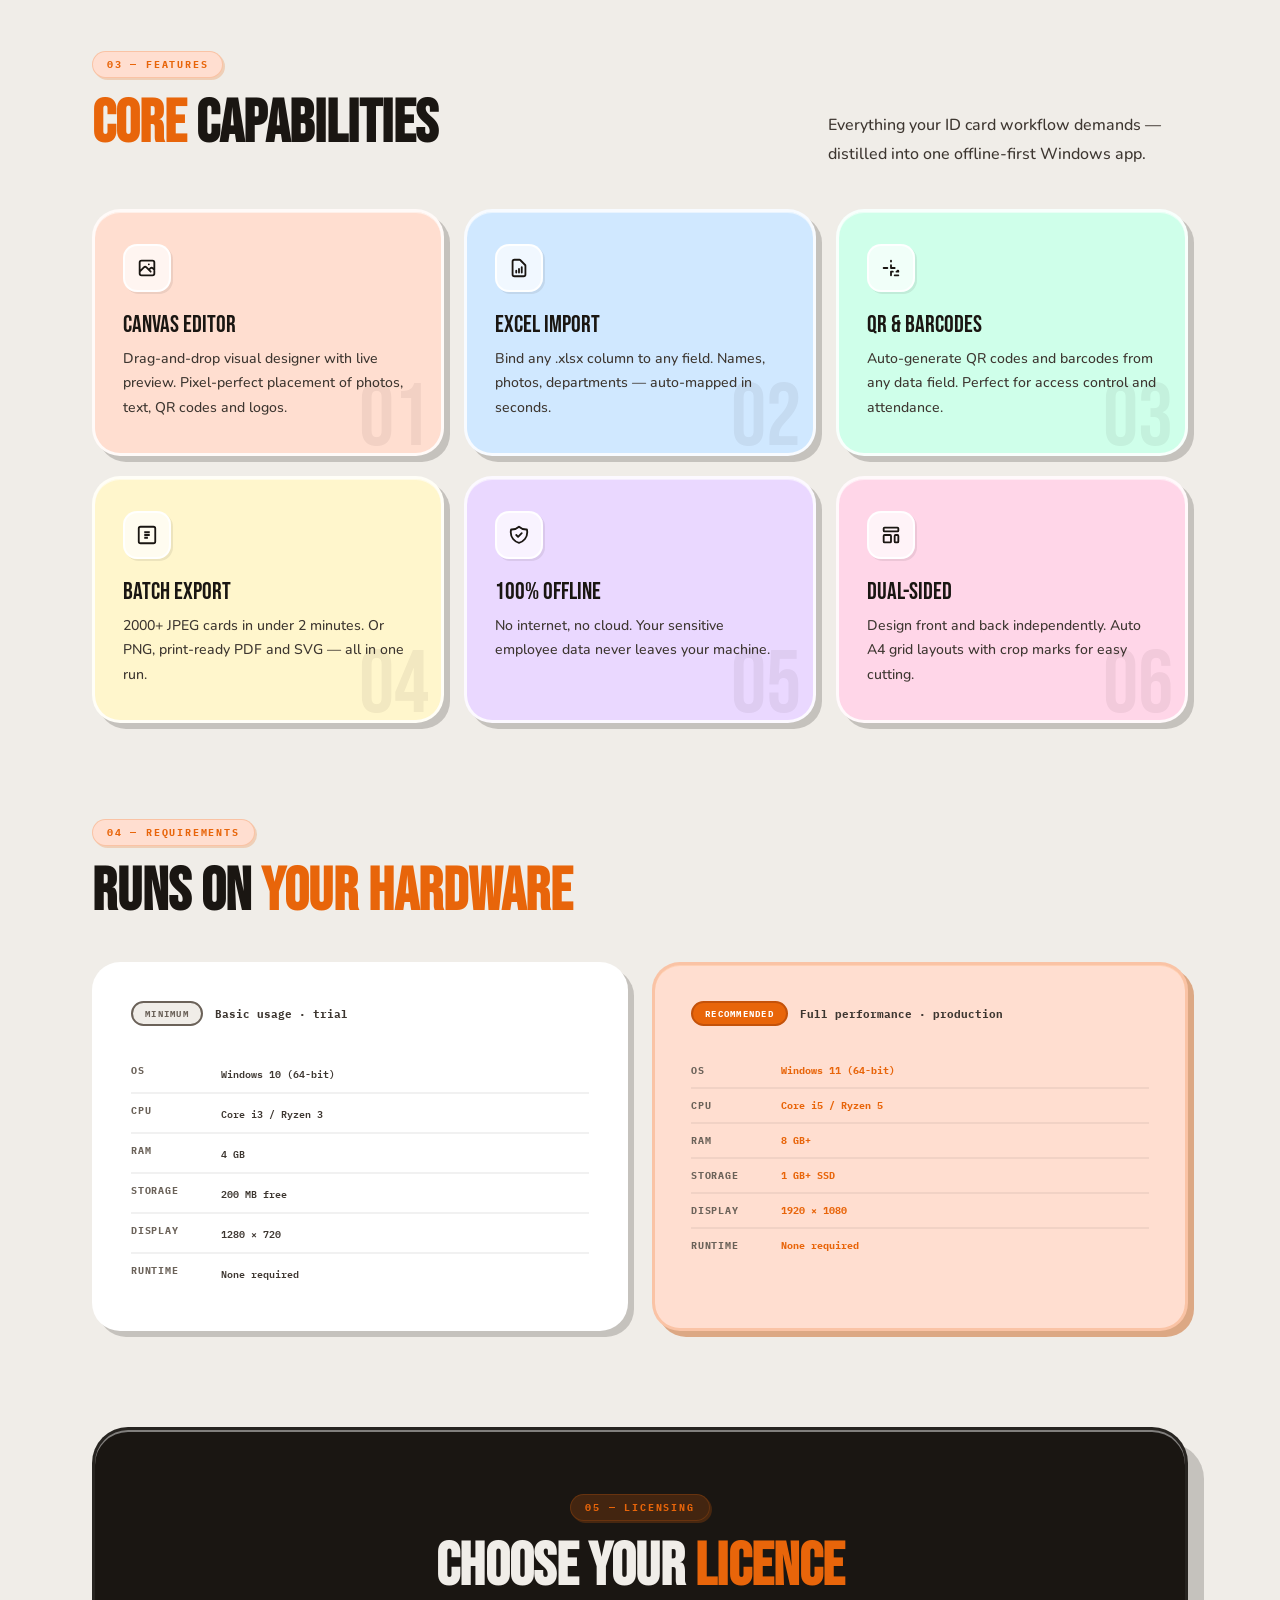
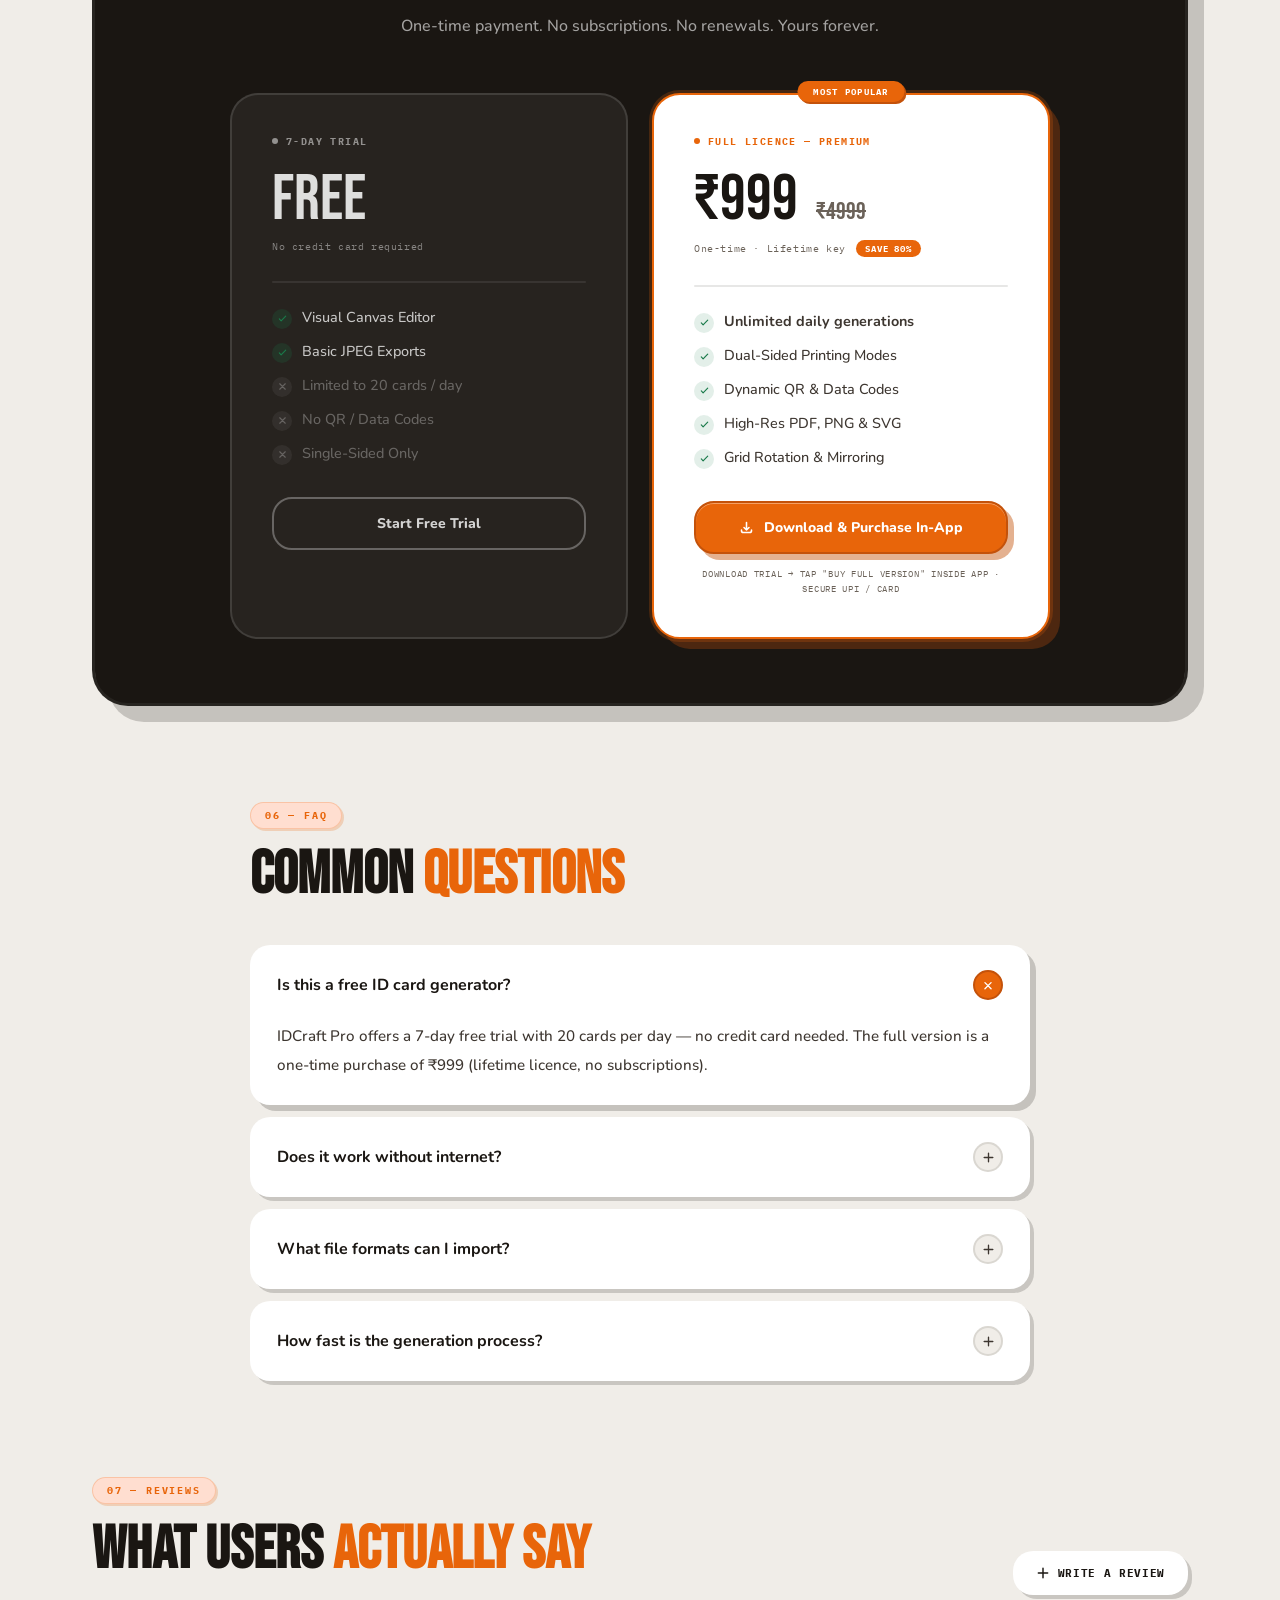
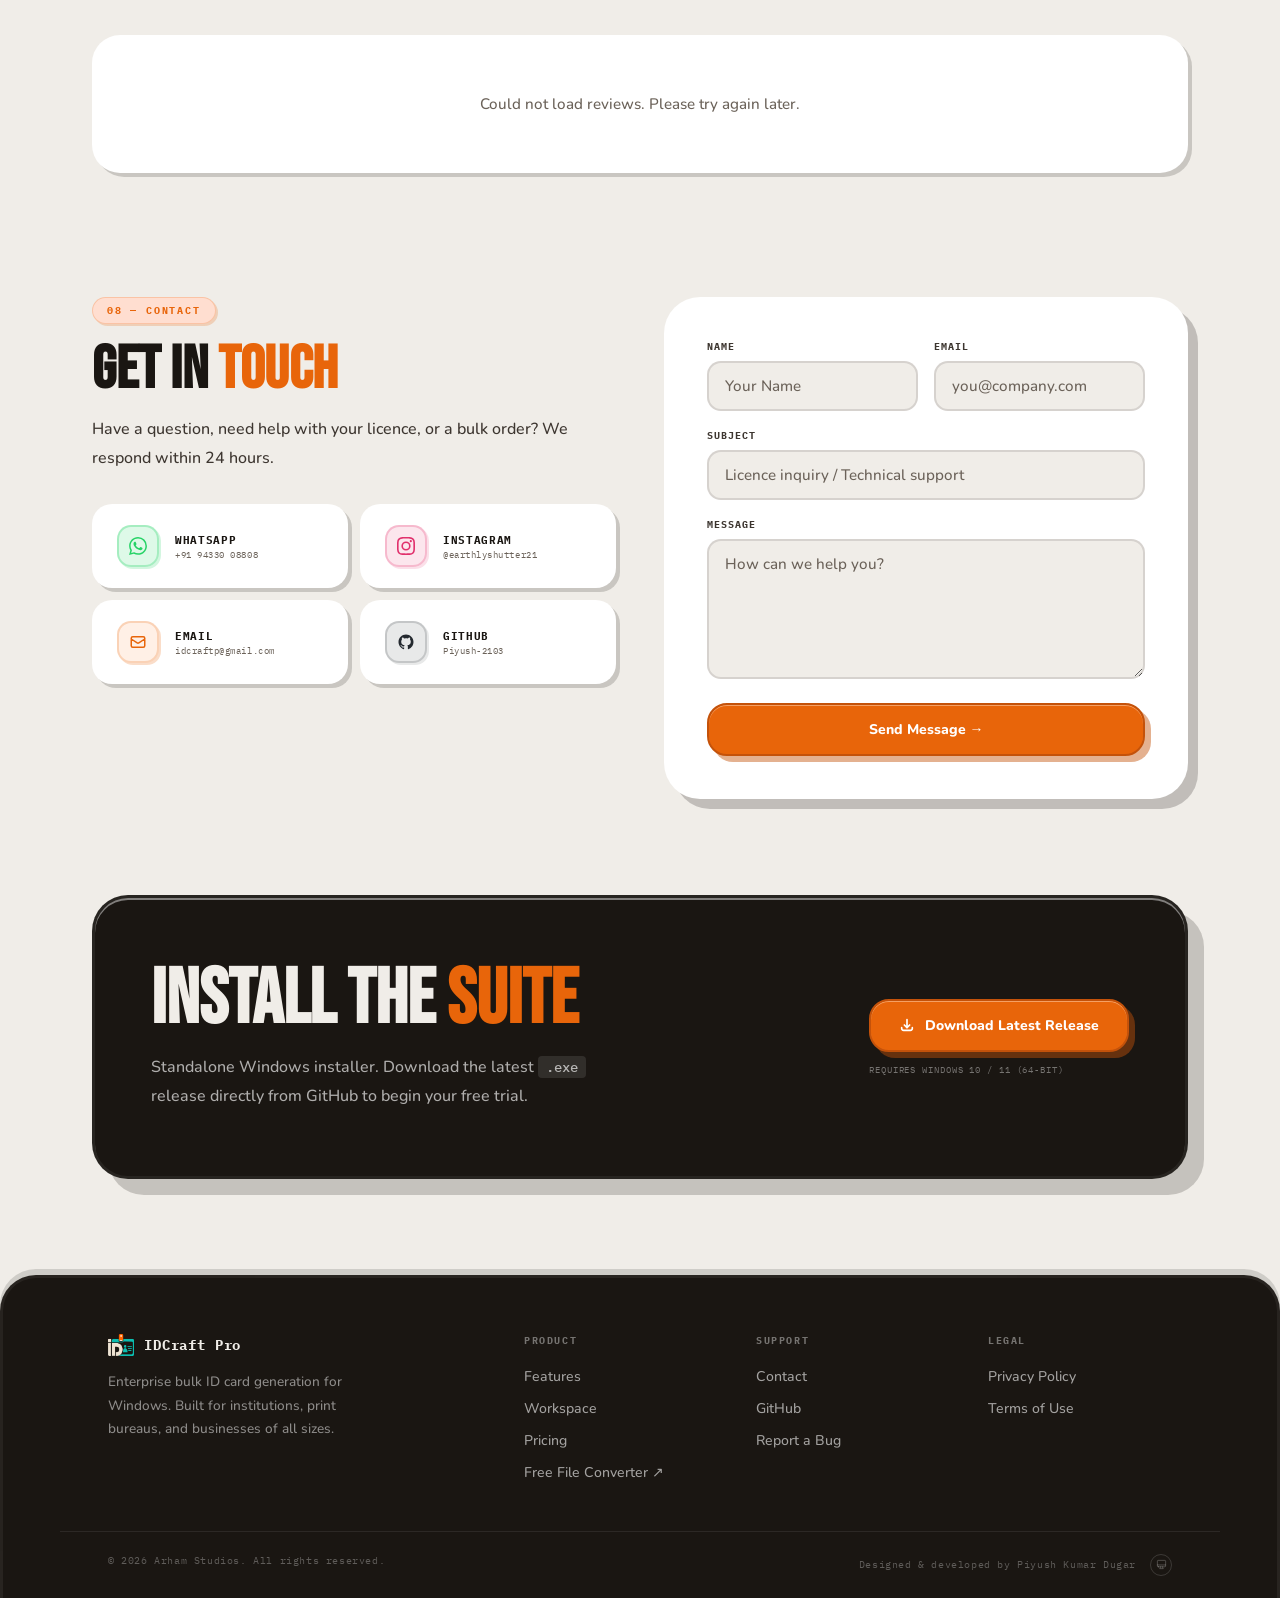
==== commit 87f9f1a0: "Add files via upload" ====
--- a/index.html
+++ b/index.html
@@ -22,6 +22,7 @@
     <nav class="nav-links" aria-label="Main navigation">
       <a href="#workflow">Workflow</a><a href="#features">Features</a><a href="#pricing">Pricing</a>
       <a href="#faq">FAQ</a><a href="#reviews">Reviews</a><a href="#contact">Contact</a>
+      <a href="transmorph.html" target="_blank" class="nav-free-tools">Free Tools ↗</a>
     </nav>
     <a href="https://github.com/Piyush-2103/IDCraft-Pro/releases/latest/download/IDCraft-Pro-Setup.exe" class="nav-cta" aria-label="Download IDCraft Pro free trial">
       <svg width="14" height="14" viewBox="0 0 24 24" fill="none" stroke="currentColor" stroke-width="2.5"><path stroke-linecap="round" stroke-linejoin="round" d="M4 16v1a3 3 0 003 3h10a3 3 0 003-3v-1m-4-4l-4 4m0 0l-4-4m4 4V4"/></svg>Download
@@ -36,7 +37,7 @@
     <a href="#workflow" class="ml">Workflow</a><a href="#features" class="ml">Features</a>
     <a href="#pricing" class="ml">Pricing</a><a href="#faq" class="ml">FAQ</a>
     <a href="#reviews" class="ml">Reviews</a><a href="#contact" class="ml">Contact</a>
-    <a href="transmorph.html" target="_blank" style="color:var(--amber);background:var(--amber-lt);border-radius:var(--rsm);padding:8px 12px;">Free Tools ↗</a>
+    <a href="transmorph.html" target="_blank" class="ml" style="color:var(--amber);">Free Tools ↗</a>
     <a href="https://github.com/Piyush-2103/IDCraft-Pro/releases/latest/download/IDCraft-Pro-Setup.exe" class="ml mob-cta">&#11015; Download Free Trial</a>
   </nav>
 </header>
@@ -64,7 +65,7 @@
       </div>
       <div class="rv d2">
         <div class="hero-card">
-          <div class="hcard-top"><span class="hcard-label">IDCraft Pro &mdash; v1.0.4</span><span class="hcard-pill">Live Stats</span></div>
+          <div class="hcard-top"><span class="hcard-label">IDCraft Pro &mdash; v2.x</span><span class="hcard-pill">Live Stats</span></div>
           <div class="hero-stats">
             <div class="hero-stat"><div class="hstat-n">2000<span class="a">+</span></div><div class="hstat-l">Cards per batch</div></div>
             <div class="hero-stat"><div class="hstat-n">&lt;2<span style="font-size:1.5rem;color:var(--ink3)">min</span></div><div class="hstat-l">JPEG generation</div></div>
@@ -412,4 +413,4 @@
 
 <script defer src="script.js"></script>
 </body>
-</html>
+</html>
--- a/styles.css
+++ b/styles.css
@@ -48,9 +48,9 @@
 .nav-brand{display:flex;align-items:center;gap:10px}
 .nav-brand img{width:26px;height:22px}
 .nav-brand-name{font-family:var(--mono);font-size:14px;font-weight:700;letter-spacing:.06em;color:var(--ink)}
-.nav-links{display:flex;align-items:center;gap:2px}
-.nav-links a{font-family:var(--mono);font-size:11px;font-weight:600;letter-spacing:.06em;text-transform:uppercase;color:var(--ink2);padding:8px 12px;border-radius:var(--rsm);transition:background .15s,color .15s}
-.nav-links a:hover,.nav-links a.nav-active{background:var(--amber-lt);color:var(--amber)}
+.nav-links{display:flex;align-items:center;gap:6px}
+.nav-links a:not(.nav-free-tools){font-family:var(--mono);font-size:11px;font-weight:600;letter-spacing:.06em;text-transform:uppercase;color:var(--ink2);padding:8px 12px;border-radius:var(--rsm);transition:background .15s,color .15s}
+.nav-links a:not(.nav-free-tools):hover,.nav-links a.nav-active{background:var(--amber-lt);color:var(--amber)}
 .nav-cta{background:var(--amber);color:#fff;font-family:var(--mono);font-size:11px;font-weight:700;letter-spacing:.06em;text-transform:uppercase;padding:10px 18px;border-radius:var(--rsm);display:flex;align-items:center;gap:7px;box-shadow:3px 3px 0 var(--amber-dk);transition:transform .18s var(--ease),box-shadow .18s;border:1.5px solid var(--amber-dk)}
 .nav-cta:hover{transform:translateY(-2px);box-shadow:5px 5px 0 var(--amber-dk)}
 #mob-btn{display:none;padding:8px;border-radius:var(--rsm);flex-direction:column;gap:5px;cursor:pointer}
@@ -662,3 +662,32 @@
   border-color: var(--amber-md);
   background: rgba(232,101,10,.1);
 }
+
+/* ── Free Tools nav link — amber pill, distinct from regular links ── */
+.nav-free-tools {
+  font-family: var(--mono); font-size: 11px; font-weight: 700;
+  letter-spacing: .06em; text-transform: uppercase;
+  color: var(--amber) !important;
+  background: var(--amber-lt);
+  border: 1.5px solid var(--amber-md);
+  border-radius: var(--rsm);
+  padding: 6px 12px !important;
+  box-shadow: 2px 2px 0 var(--amber-md);
+  transition: background .15s, transform .18s var(--ease), box-shadow .18s;
+  text-decoration: none;
+  white-space: nowrap;
+}
+.nav-free-tools:hover {
+  background: var(--amber) !important;
+  color: #fff !important;
+  transform: translateY(-2px);
+  box-shadow: 3px 3px 0 var(--amber-dk);
+}
+[data-theme="dark"] .nav-free-tools {
+  background: rgba(232,101,10,.18);
+  border-color: rgba(232,101,10,.35);
+}
+[data-theme="dark"] .nav-free-tools:hover {
+  background: var(--amber) !important;
+  color: #fff !important;
+}
